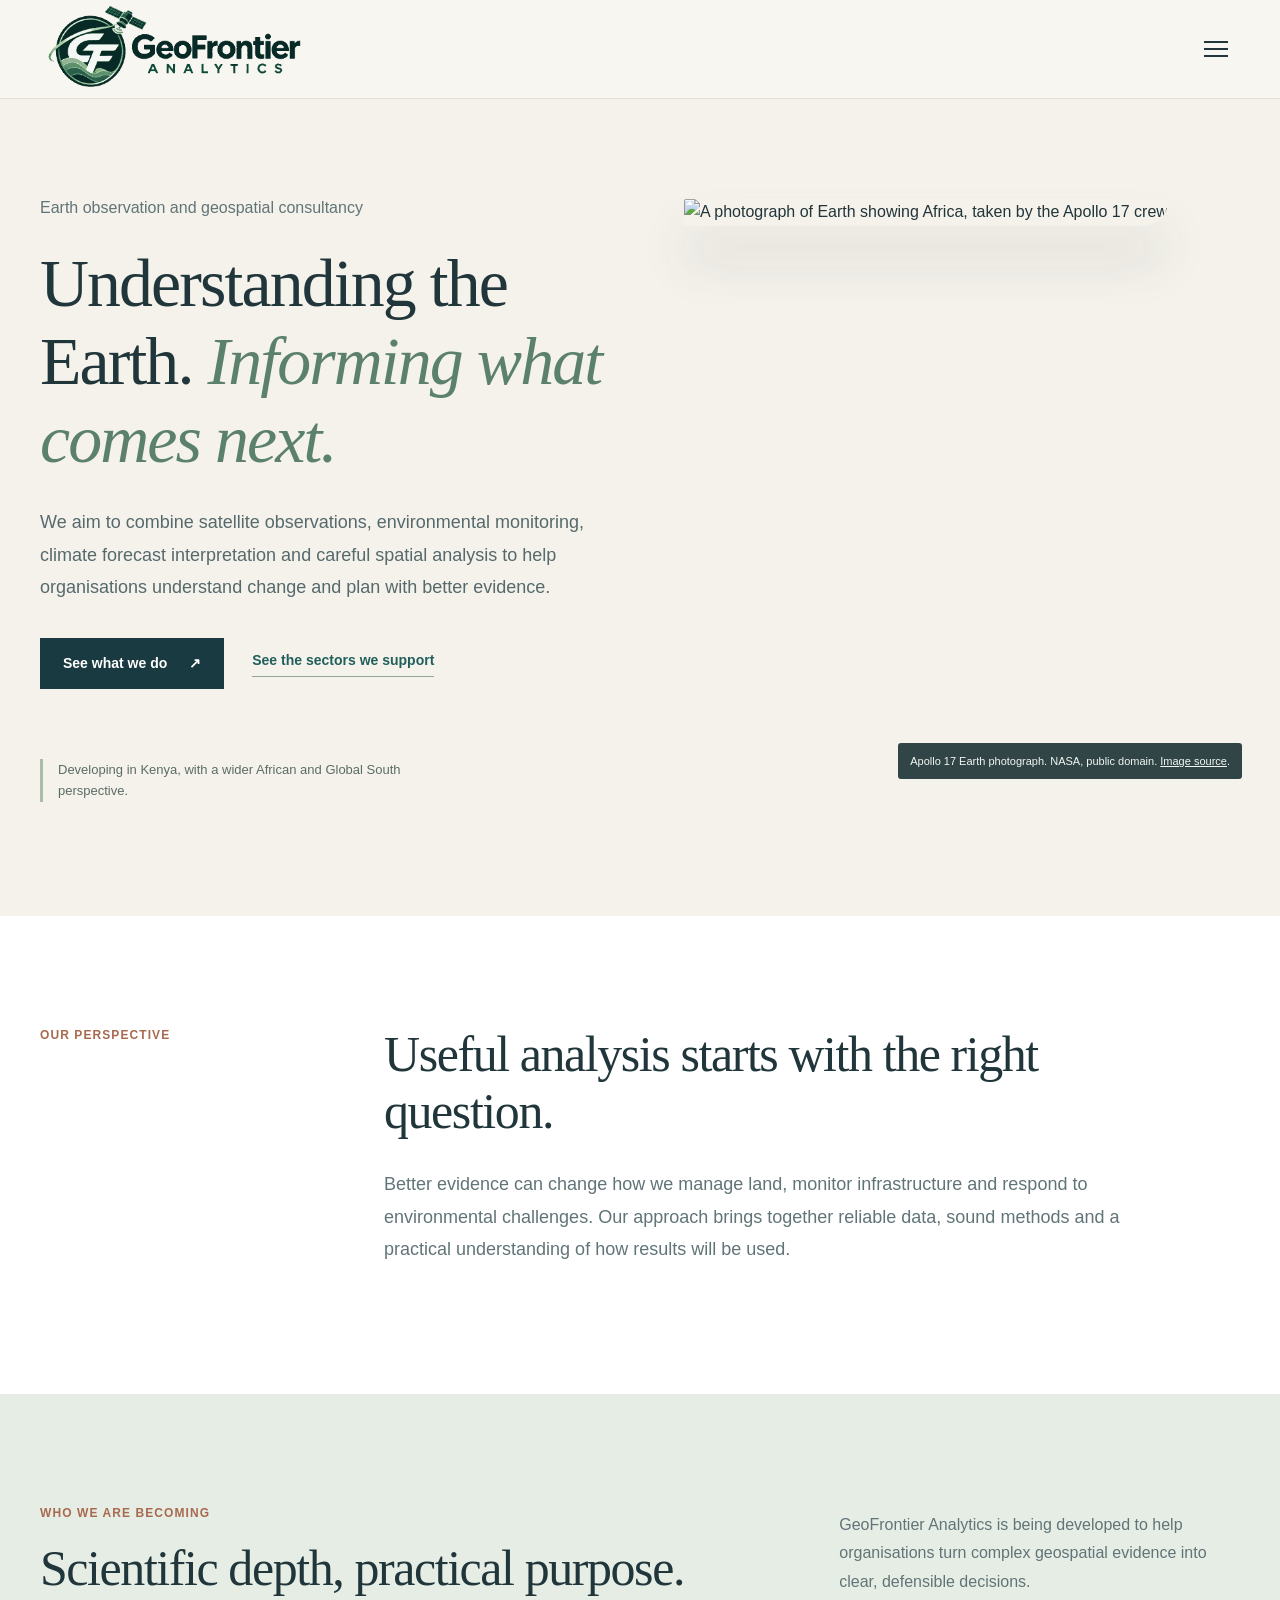
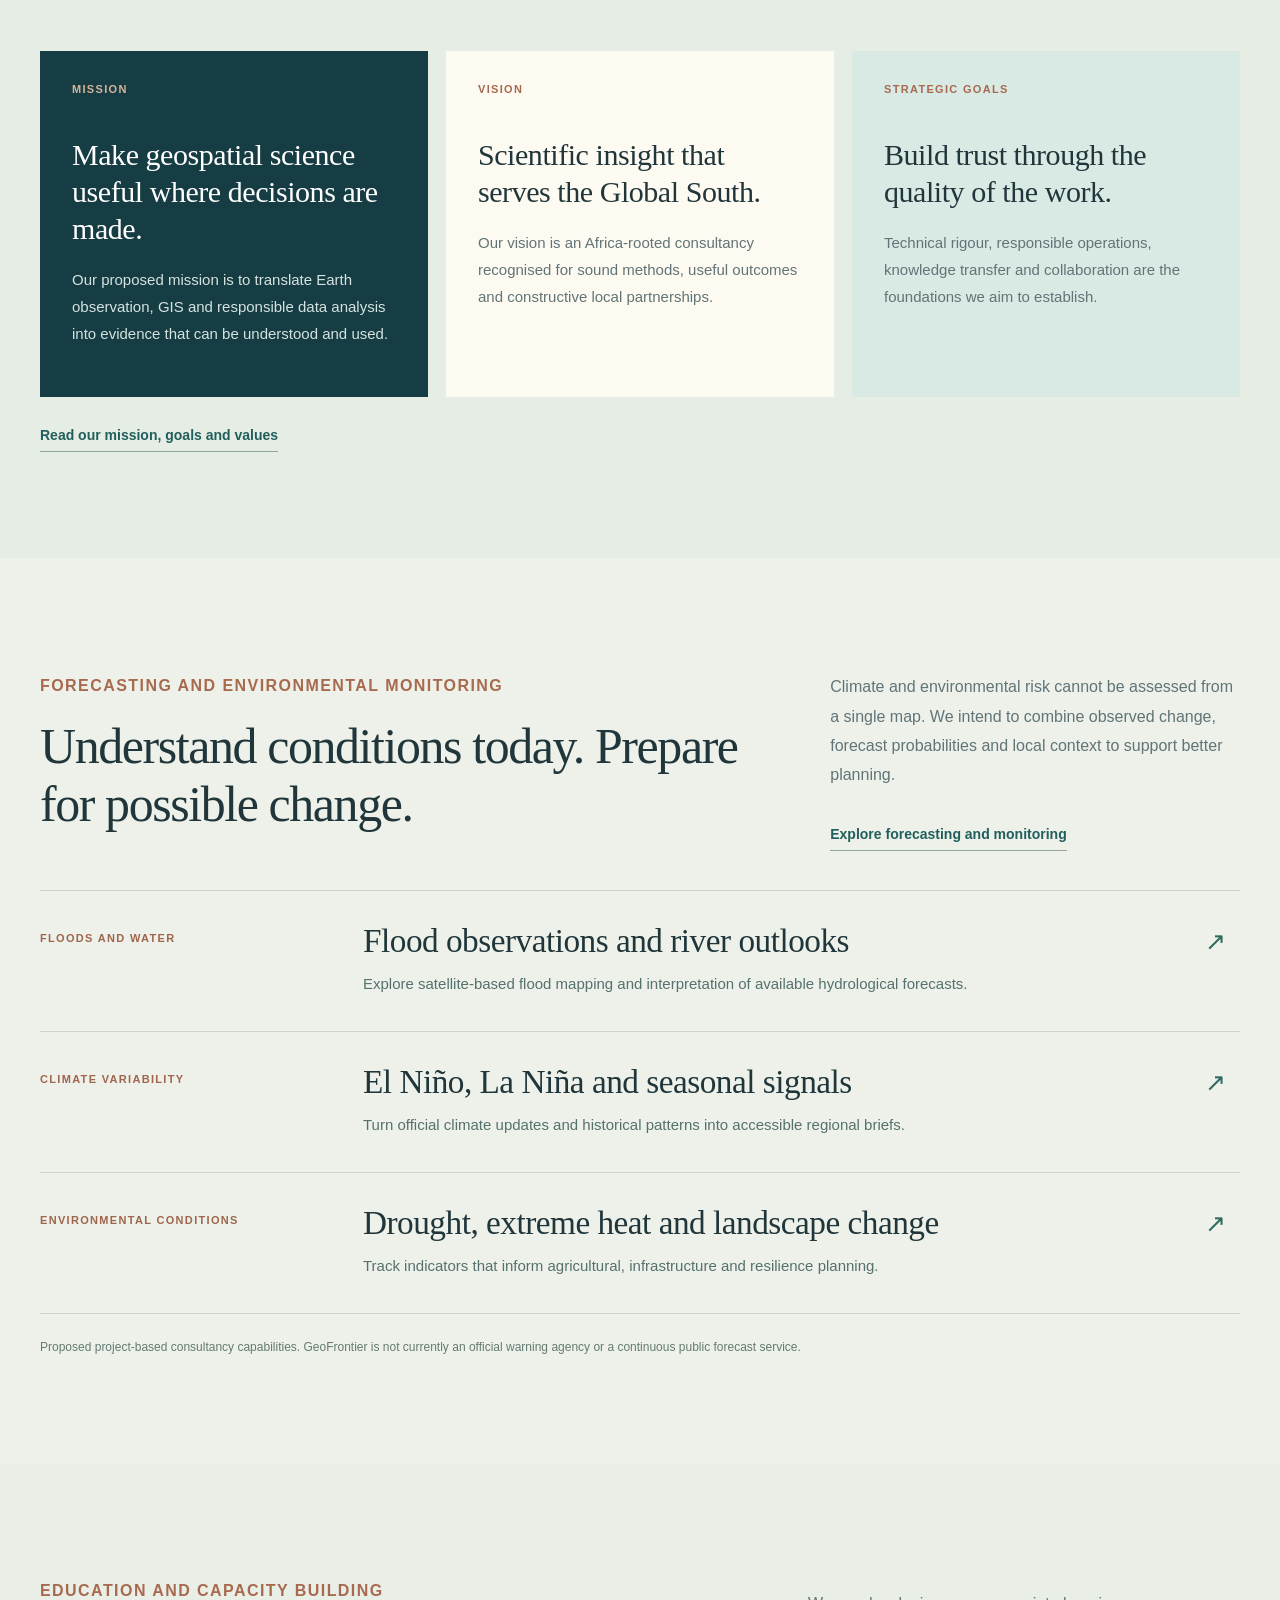
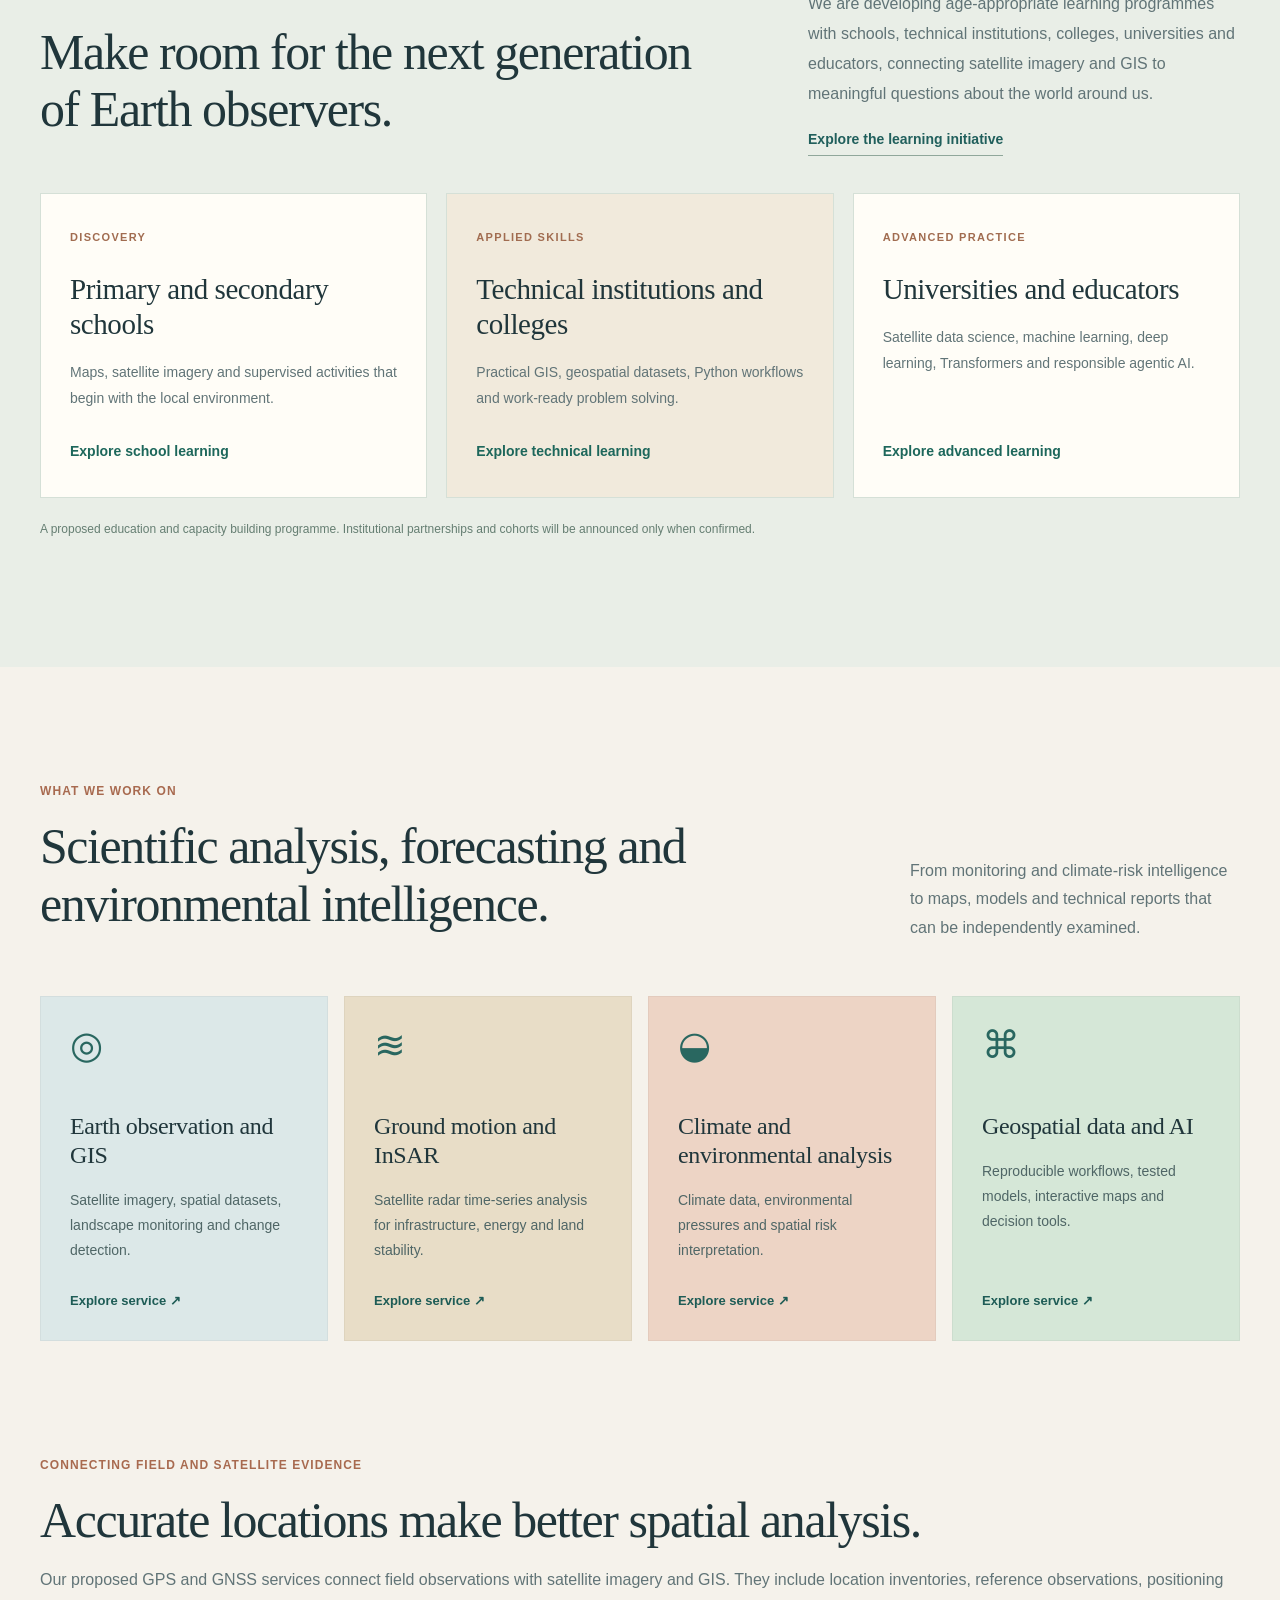
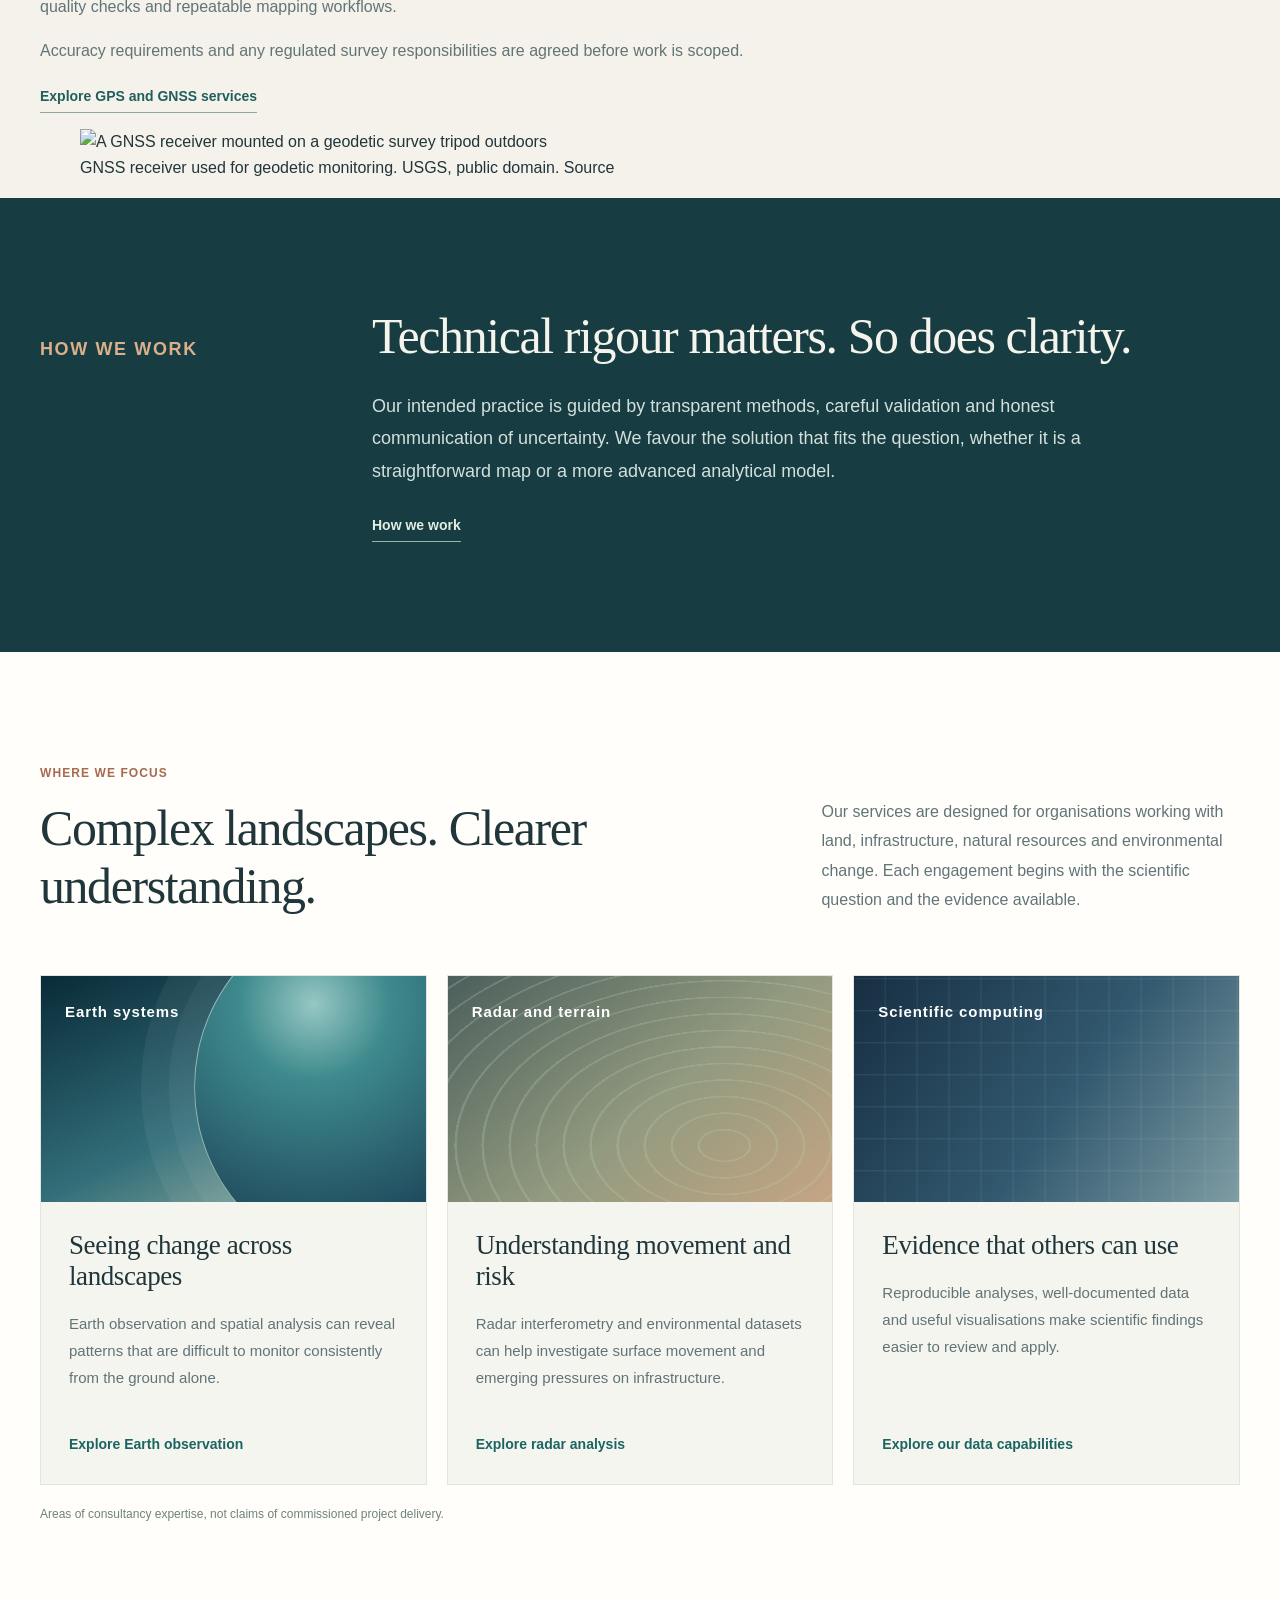
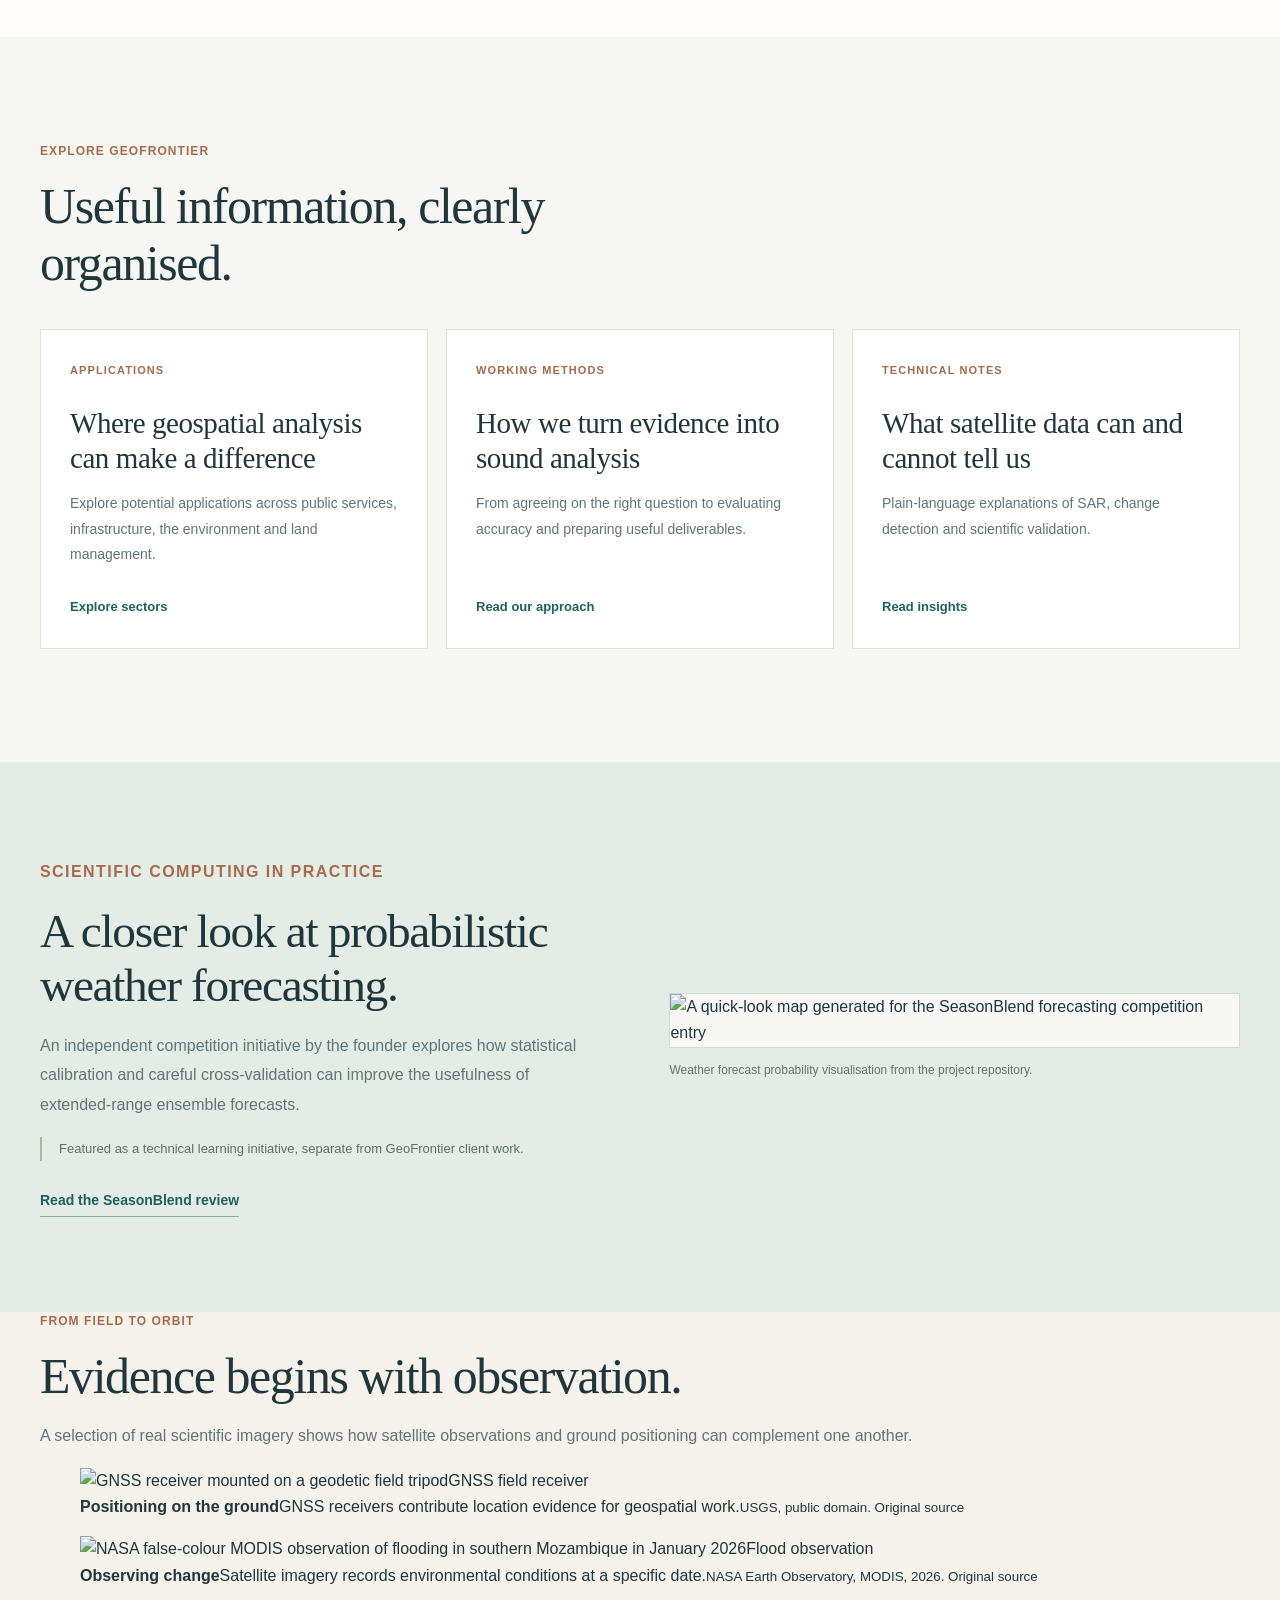
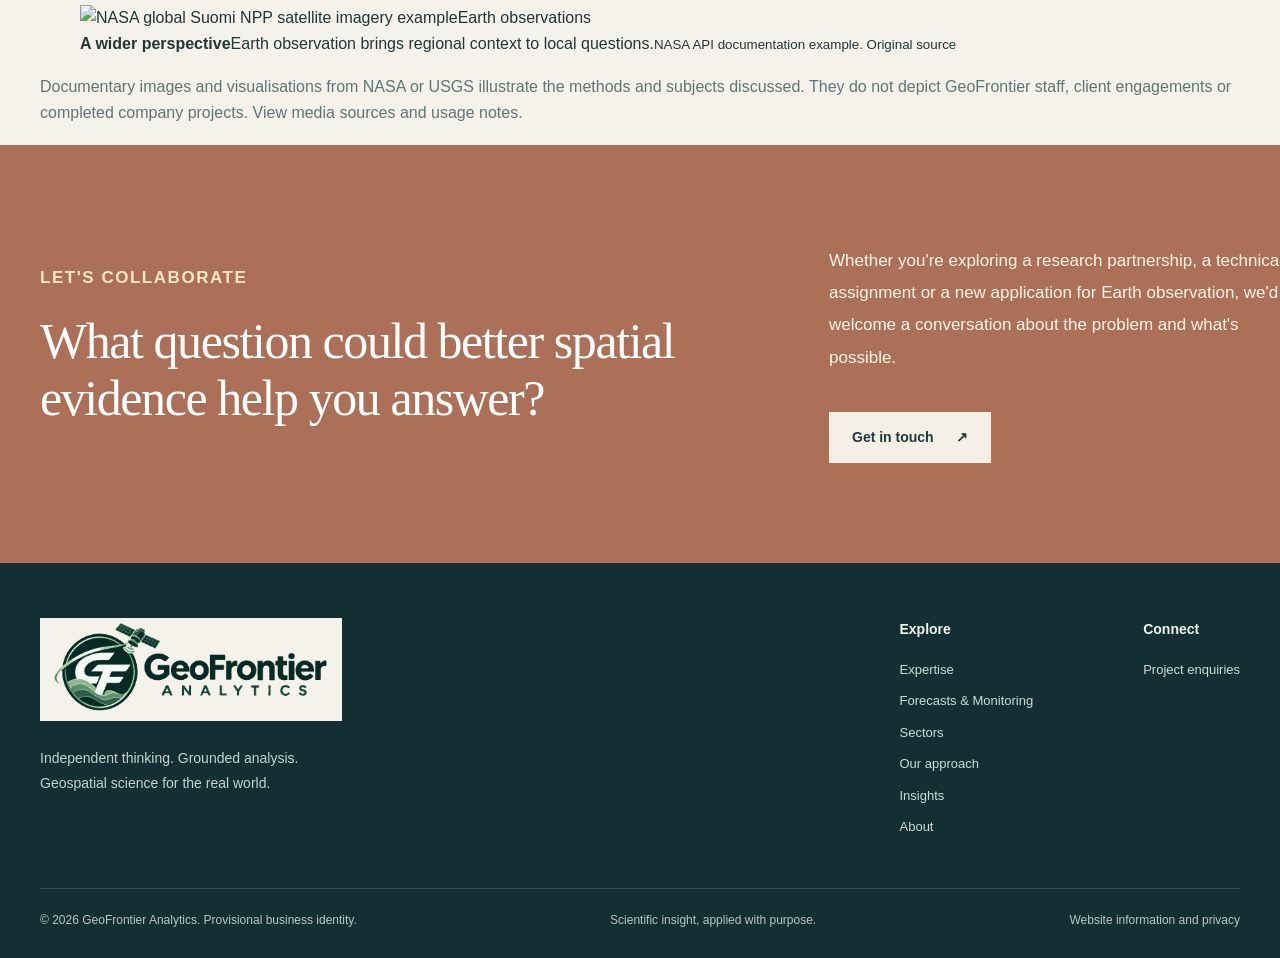
==== index.html @ 63d0174d "Add credited real-world media gallery near foot of index.html" ====
<!DOCTYPE html><html lang="en"><head><meta charset="utf-8"><meta name="viewport" content="width=device-width,initial-scale=1"><title>GeoFrontier Analytics | Earth Observation &amp; Scientific Consultancy</title><meta name="description" content="GeoFrontier Analytics is developing a geospatial scientific consultancy and education programme spanning Earth observation, GNSS field mapping, environmental monitoring, GIS, AI and technical capacity building."><meta name="theme-color" content="#f5f3ed"><link rel="icon" type="image/svg+xml" href="assets/favicon.svg"><link rel="stylesheet" href="css/site-v2.css"><script src="js/site-v2.js" defer></script></head><body><a href="#main" class="skip-link">Skip to content</a><header class="site-header"><div class="shell header-content"><a class="site-brand" href="index.html" aria-label="GeoFrontier Analytics home"><img src="assets/geofrontier-orbital-logo.png?v=5" alt="GeoFrontier Analytics" width="270" height="90" decoding="async"></a><button class="menu-toggle" type="button" aria-controls="site-nav" aria-expanded="false" aria-label="Open menu"><span></span><span></span><span></span></button><nav class="site-nav" id="site-nav" aria-label="Main navigation"><a href="index.html" aria-current="page">Home</a><a href="services.html">Expertise</a><a href="monitoring.html">Forecasts &amp; Monitoring</a><a href="education.html">Education</a><a href="sectors.html">Sectors</a><a href="approach.html">Our approach</a><a href="insights.html">Insights</a><a href="about.html">About</a><a href="contact.html">Contact</a></nav><a class="header-contact" href="contact.html">Discuss a project <span aria-hidden="true">↗</span></a></div></header><main id="main">
<section class="hero"><div class="shell hero-grid"><div class="hero-copy"><p class="eyebrow">Earth observation and geospatial consultancy</p><h1>Understanding the Earth. <em>Informing what comes next.</em></h1><p class="hero-intro">We aim to combine satellite observations, environmental monitoring, climate forecast interpretation and careful spatial analysis to help organisations understand change and plan with better evidence.</p><div class="hero-actions"><a class="btn btn-dark" href="services.html">See what we do <span>↗</span></a><a class="inline-link" href="sectors.html">See the sectors we support</a></div><div class="hero-context">Developing in Kenya, with a wider African and Global South perspective.</div></div><figure class="hero-image"><img src="https://upload.wikimedia.org/wikipedia/commons/thumb/d/dd/EarthOverAfrica.jpg/1280px-EarthOverAfrica.jpg" alt="A photograph of Earth showing Africa, taken by the Apollo 17 crew" fetchpriority="high"><figcaption>Apollo 17 Earth photograph. NASA, public domain. <a href="https://commons.wikimedia.org/wiki/File:EarthOverAfrica.jpg" target="_blank" rel="noopener">Image source</a>.</figcaption></figure></div></section>
<section class="intro-section"><div class="shell intro-grid"><p class="section-label">Our perspective</p><div><h2>Useful analysis starts with the right question.</h2><p>Better evidence can change how we manage land, monitor infrastructure and respond to environmental challenges. Our approach brings together reliable data, sound methods and a practical understanding of how results will be used.</p></div></div></section><section class="identity-section"><div class="shell"><div class="identity-heading"><div><p class="section-label">Who we are becoming</p><h2>Scientific depth, practical purpose.</h2></div><p>GeoFrontier Analytics is being developed to help organisations turn complex geospatial evidence into clear, defensible decisions.</p></div><div class="identity-grid">
<article><p class="identity-kicker">Mission</p><h3>Make geospatial science useful where decisions are made.</h3><p>Our proposed mission is to translate Earth observation, GIS and responsible data analysis into evidence that can be understood and used.</p></article>
<article><p class="identity-kicker">Vision</p><h3>Scientific insight that serves the Global South.</h3><p>Our vision is an Africa-rooted consultancy recognised for sound methods, useful outcomes and constructive local partnerships.</p></article>
<article><p class="identity-kicker">Strategic goals</p><h3>Build trust through the quality of the work.</h3><p>Technical rigour, responsible operations, knowledge transfer and collaboration are the foundations we aim to establish.</p></article>
</div><a href="about.html#purpose" class="inline-link identity-more">Read our mission, goals and values</a></div></section>
<section class="risk-home-section" id="forecast-monitoring"><div class="shell"><div class="risk-home-head"><div><p class="section-label">Forecasting and environmental monitoring</p><h2>Understand conditions today. Prepare for possible change.</h2></div><div><p>Climate and environmental risk cannot be assessed from a single map. We intend to combine observed change, forecast probabilities and local context to support better planning.</p><a href="monitoring.html" class="inline-link">Explore forecasting and monitoring</a></div></div>
<div class="risk-home-list">
<a href="monitoring.html#floods"><span class="risk-home-label">Floods and water</span><div><h3>Flood observations and river outlooks</h3><p>Explore satellite-based flood mapping and interpretation of available hydrological forecasts.</p></div><span class="risk-home-arrow" aria-hidden="true">↗</span></a>
<a href="monitoring.html#enso"><span class="risk-home-label">Climate variability</span><div><h3>El Niño, La Niña and seasonal signals</h3><p>Turn official climate updates and historical patterns into accessible regional briefs.</p></div><span class="risk-home-arrow" aria-hidden="true">↗</span></a>
<a href="monitoring.html#drought"><span class="risk-home-label">Environmental conditions</span><div><h3>Drought, extreme heat and landscape change</h3><p>Track indicators that inform agricultural, infrastructure and resilience planning.</p></div><span class="risk-home-arrow" aria-hidden="true">↗</span></a>
</div><p class="risk-home-disclaimer">Proposed project-based consultancy capabilities. GeoFrontier is not currently an official warning agency or a continuous public forecast service.</p></div></section>
<section class="education-home"><div class="shell"><div class="education-home-top"><div><p class="section-label">Education and capacity building</p><h2>Make room for the next generation of Earth observers.</h2></div><div><p>We are developing age-appropriate learning programmes with schools, technical institutions, colleges, universities and educators, connecting satellite imagery and GIS to meaningful questions about the world around us.</p><a href="education.html" class="inline-link">Explore the learning initiative</a></div></div>
<div class="education-home-cards"><a href="education.html#primary"><span>Discovery</span><h3>Primary and secondary schools</h3><p>Maps, satellite imagery and supervised activities that begin with the local environment.</p><span class="tile-read">Explore school learning</span></a>
<a href="education.html#tvet"><span>Applied skills</span><h3>Technical institutions and colleges</h3><p>Practical GIS, geospatial datasets, Python workflows and work-ready problem solving.</p><span class="tile-read">Explore technical learning</span></a>
<a href="education.html#university"><span>Advanced practice</span><h3>Universities and educators</h3><p>Satellite data science, machine learning, deep learning, Transformers and responsible agentic AI.</p><span class="tile-read">Explore advanced learning</span></a></div>
<p class="education-home-caption">A proposed education and capacity building programme. Institutional partnerships and cohorts will be announced only when confirmed.</p></div></section>
<section class="services-section"><div class="shell"><div class="section-heading"><div><p class="section-label">What we work on</p><h2>Scientific analysis, forecasting and environmental intelligence.</h2></div><p>From monitoring and climate-risk intelligence to maps, models and technical reports that can be independently examined.</p></div><div class="expertise-grid"><a href="services.html#earth-observation" class="expertise-tile blue"><span class="tile-icon" aria-hidden="true">◎</span><h3>Earth observation and GIS</h3><p>Satellite imagery, spatial datasets, landscape monitoring and change detection.</p><span class="tile-link">Explore service ↗</span></a><a href="services.html#insar" class="expertise-tile sand"><span class="tile-icon" aria-hidden="true">≋</span><h3>Ground motion and InSAR</h3><p>Satellite radar time-series analysis for infrastructure, energy and land stability.</p><span class="tile-link">Explore service ↗</span></a><a href="services.html#climate" class="expertise-tile peach"><span class="tile-icon" aria-hidden="true">◒</span><h3>Climate and environmental analysis</h3><p>Climate data, environmental pressures and spatial risk interpretation.</p><span class="tile-link">Explore service ↗</span></a><a href="services.html#data" class="expertise-tile jade"><span class="tile-icon" aria-hidden="true">⌘</span><h3>Geospatial data and AI</h3><p>Reproducible workflows, tested models, interactive maps and decision tools.</p><span class="tile-link">Explore service ↗</span></a></div></div></section>
<section class="gnss-home"><div class="shell gnss-home-grid"><div class="gnss-home-copy"><p class="section-label">Connecting field and satellite evidence</p><h2>Accurate locations make better spatial analysis.</h2><p>Our proposed GPS and GNSS services connect field observations with satellite imagery and GIS. They include location inventories, reference observations, positioning quality checks and repeatable mapping workflows.</p><p>Accuracy requirements and any regulated survey responsibilities are agreed before work is scoped.</p><a class="inline-link" href="services.html#gnss">Explore GPS and GNSS services</a></div><figure><img src="https://d9-wret.s3.us-west-2.amazonaws.com/assets/palladium/production/s3fs-public/media/images/20221102_113357.jpg" alt="A GNSS receiver mounted on a geodetic survey tripod outdoors" loading="lazy" decoding="async"><figcaption>GNSS receiver used for geodetic monitoring. USGS, public domain. <a href="https://www.usgs.gov/media/images/gnss-receiver-monitoring-land-motion" target="_blank" rel="noopener noreferrer">Source</a></figcaption></figure></div></section><section class="statement-section"><div class="shell statement-grid"><p class="section-label">How we work</p><div><h2>Technical rigour matters. So does clarity.</h2><p>Our intended practice is guided by transparent methods, careful validation and honest communication of uncertainty. We favour the solution that fits the question, whether it is a straightforward map or a more advanced analytical model.</p><a href="approach.html" class="inline-link">How we work</a></div></div></section>
<section class="focus-section"><div class="shell"><div class="focus-intro"><div><p class="section-label">Where we focus</p><h2>Complex landscapes. Clearer understanding.</h2></div><p>Our services are designed for organisations working with land, infrastructure, natural resources and environmental change. Each engagement begins with the scientific question and the evidence available.</p></div><div class="focus-grid">
<article class="focus-panel"><div class="focus-visual focus-visual-earth"><span class="focus-label">Earth systems</span></div><div class="focus-body"><h3>Seeing change across landscapes</h3><p>Earth observation and spatial analysis can reveal patterns that are difficult to monitor consistently from the ground alone.</p><a href="services.html#earth-observation">Explore Earth observation</a></div></article>
<article class="focus-panel"><div class="focus-visual focus-visual-radar"><span class="focus-label">Radar and terrain</span></div><div class="focus-body"><h3>Understanding movement and risk</h3><p>Radar interferometry and environmental datasets can help investigate surface movement and emerging pressures on infrastructure.</p><a href="services.html#insar">Explore radar analysis</a></div></article>
<article class="focus-panel"><div class="focus-visual focus-visual-data"><span class="focus-label">Scientific computing</span></div><div class="focus-body"><h3>Evidence that others can use</h3><p>Reproducible analyses, well-documented data and useful visualisations make scientific findings easier to review and apply.</p><a href="services.html#data">Explore our data capabilities</a></div></article>
</div><p class="focus-note">Areas of consultancy expertise, not claims of commissioned project delivery.</p></div></section><section class="editorial-links"><div class="shell"><div class="editorial-head"><p class="section-label">Explore GeoFrontier</p><h2>Useful information, clearly organised.</h2></div><div class="editorial-tiles"><a href="sectors.html"><span>Applications</span><h3>Where geospatial analysis can make a difference</h3><p>Explore potential applications across public services, infrastructure, the environment and land management.</p><span class="tile-read">Explore sectors</span></a><a href="approach.html"><span>Working methods</span><h3>How we turn evidence into sound analysis</h3><p>From agreeing on the right question to evaluating accuracy and preparing useful deliverables.</p><span class="tile-read">Read our approach</span></a><a href="insights.html"><span>Technical notes</span><h3>What satellite data can and cannot tell us</h3><p>Plain-language explanations of SAR, change detection and scientific validation.</p><span class="tile-read">Read insights</span></a></div></div></section><section class="home-forecast"><div class="shell home-forecast-grid"><div><p class="section-label">Scientific computing in practice</p><h2>A closer look at probabilistic weather forecasting.</h2><p>An independent competition initiative by the founder explores how statistical calibration and careful cross-validation can improve the usefulness of extended-range ensemble forecasts.</p><p class="home-forecast-note">Featured as a technical learning initiative, separate from GeoFrontier client work.</p><a class="inline-link" href="forecasting.html">Read the SeasonBlend review</a></div><figure><img src="https://raw.githubusercontent.com/STEPHEN-NYARANGA/s2s-postprocessing-ecmwf/main/results/20261119/quicklook_20261119.png" loading="lazy" alt="A quick-look map generated for the SeasonBlend forecasting competition entry"><figcaption>Weather forecast probability visualisation from the project repository.</figcaption></figure></div></section><section class="visual-evidence" id="field-and-orbit"><div class="shell"><div class="visual-evidence-head"><div><p class="section-label">From field to orbit</p><h2>Evidence begins with observation.</h2></div><p>A selection of real scientific imagery shows how satellite observations and ground positioning can complement one another.</p></div><div class="source-visual-grid"><figure class="source-visual-card"><div class="source-media"><img src="https://d9-wret.s3.us-west-2.amazonaws.com/assets/palladium/production/s3fs-public/media/images/20221102_113357.jpg" loading="lazy" decoding="async" alt="GNSS receiver mounted on a geodetic field tripod"><span class="source-media-tag">GNSS field receiver</span></div><figcaption><strong>Positioning on the ground</strong><span>GNSS receivers contribute location evidence for geospatial work.</span><small>USGS, public domain. <a href="https://www.usgs.gov/media/images/gnss-receiver-monitoring-land-motion" target="_blank" rel="noopener noreferrer">Original source</a></small></figcaption></figure>
<figure class="source-visual-card"><div class="source-media"><img src="https://assets.science.nasa.gov/dynamicimage/assets/science/esd/eo/images/iotd/2026/floods-inundate-southern-mozambique/mozambiqueflood_amo_20260125_lrg.jpg?crop=faces%2Cfocalpoint&fit=clip&h=1659&w=2155" loading="lazy" decoding="async" alt="NASA false-colour MODIS observation of flooding in southern Mozambique in January 2026"><span class="source-media-tag">Flood observation</span></div><figcaption><strong>Observing change</strong><span>Satellite imagery records environmental conditions at a specific date.</span><small>NASA Earth Observatory, MODIS, 2026. <a href="https://science.nasa.gov/earth/earth-observatory/floods-inundate-southern-mozambique/" target="_blank" rel="noopener noreferrer">Original source</a></small></figcaption></figure>
<figure class="source-visual-card"><div class="source-media"><img src="https://raw.githubusercontent.com/nasa/api-docs/gh-pages/assets/img/general/global_suomi_NPP.png" loading="lazy" decoding="async" alt="NASA global Suomi NPP satellite imagery example"><span class="source-media-tag">Earth observations</span></div><figcaption><strong>A wider perspective</strong><span>Earth observation brings regional context to local questions.</span><small>NASA API documentation example. <a href="https://github.com/nasa/api-docs" target="_blank" rel="noopener noreferrer">Original source</a></small></figcaption></figure></div><p class="visual-evidence-note">Documentary images and visualisations from NASA or USGS illustrate the methods and subjects discussed. They do not depict GeoFrontier staff, client engagements or completed company projects. <a href="media-credits.html">View media sources and usage notes</a>.</p></div></section><section class="closing-section"><div class="shell closing-grid"><div><p class="section-label">Let's collaborate</p><h2>What question could better spatial evidence help you answer?</h2></div><div><p>Whether you're exploring a research partnership, a technical assignment or a new application for Earth observation, we'd welcome a conversation about the problem and what's possible.</p><a class="btn btn-light" href="contact.html">Get in touch <span>↗</span></a></div></div></section></main><footer class="site-footer"><div class="shell"><div class="footer-upper"><div class="footer-brand"><a href="index.html"><img src="assets/geofrontier-orbital-logo.png?v=5" alt="GeoFrontier Analytics" width="270" height="90" decoding="async"></a><p>Independent thinking. Grounded analysis.<br>Geospatial science for the real world.</p></div><div class="footer-columns"><div><strong>Explore</strong><a href="services.html">Expertise</a><a href="monitoring.html">Forecasts &amp; Monitoring</a><a href="sectors.html">Sectors</a><a href="approach.html">Our approach</a><a href="insights.html">Insights</a><a href="about.html">About</a></div><div><strong>Connect</strong><a href="contact.html">Project enquiries</a></div></div></div><div class="footer-bottom"><span>© <span data-year>2026</span> GeoFrontier Analytics. Provisional business identity.</span><span>Scientific insight, applied with purpose.</span><a class="footer-privacy" href="privacy.html">Website information and privacy</a></div></div></footer></body></html>
---- css/site-v2.css ----
:root{--cream:#f5f2eb;--cream2:#ece8df;--paper:#fcfbf7;--ink:#20363b;--deep:#183a40;--teal:#216967;--teal2:#1b514c;--copper:#a86a4f;--muted:#617477;--line:#d9ddd8;--serif:Georgia,'Times New Roman',serif;--sans:Inter,'Segoe UI',Arial,sans-serif}*{box-sizing:border-box}html{scroll-behavior:smooth}body{margin:0;background:var(--cream);color:var(--ink);font:16px/1.65 var(--sans);-webkit-font-smoothing:antialiased}a{text-decoration:none;color:inherit}a:hover{text-decoration-color:currentColor}button{font:inherit;cursor:pointer}img{max-width:100%}.shell{width:min(1240px,calc(100% - 80px));margin:auto}.skip-link{position:fixed;top:-70px;left:20px;background:white;padding:14px;z-index:100}.skip-link:focus{top:10px}a:focus-visible,button:focus-visible{outline:3px solid #ae8354;outline-offset:5px}h1,h2,h3,p{margin:0 0 18px}h1,h2,h3{line-height:1.15}h1,h2{font-family:var(--serif);letter-spacing:-.028em;font-weight:400}h1{font-size:clamp(48px,5.3vw,82px)}h2{font-size:clamp(34px,3.9vw,54px)}h3{font-size:22px;letter-spacing:-.015em}p{color:var(--muted)}.section-label{font:700 12px/1.5 var(--sans);letter-spacing:.09em;color:var(--copper);text-transform:uppercase}.site-header{position:sticky;top:0;z-index:30;background:#f5f2ebf7;border-bottom:1px solid #dedfd6;backdrop-filter:blur(16px)}.header-content{height:99px;display:flex;align-items:center;gap:35px}.site-brand{flex:none;display:flex;align-items:center}.site-brand img{display:block;width:238px;height:auto;max-height:78px;object-fit:contain}.site-nav{margin-left:auto;display:flex;gap:28px;align-items:center}.site-nav a{font-size:14px;color:#365057;padding:10px 0;transition:color .2s}.site-nav a:hover,.site-nav a[aria-current=page]{color:#a65e41}.site-nav a[aria-current=page]{box-shadow:inset 0 -2px var(--copper)}.header-contact,.btn{display:inline-flex;align-items:center;justify-content:center;gap:22px;min-height:48px;border:1px solid transparent;padding:13px 22px;font-size:14px;font-weight:650;transition:transform .18s,background .18s}.header-contact{background:var(--deep);color:white;white-space:nowrap}.header-contact:hover,.btn:hover{transform:translateY(-2px)}.menu-toggle{display:none;background:none;border:0;padding:12px}.menu-toggle span{display:block;width:24px;height:2px;background:var(--ink);margin:5px 0}.hero{padding:70px 0 86px;overflow:hidden}.hero-grid{display:grid;grid-template-columns:52% 48%;align-items:center;gap:20px}.hero-copy{position:relative;z-index:1;padding:26px 40px 28px 0}.hero-copy h1{max-width:770px;margin:24px 0 27px}.hero-copy h1 em{font-style:italic;color:#5b806c}.hero-intro{font-size:18px;line-height:1.8;max-width:580px;color:#56696c}.hero-actions{display:flex;align-items:center;gap:28px;flex-wrap:wrap;margin-top:34px}.btn-dark{background:var(--deep);color:white}.btn-dark:hover{background:var(--teal2)}.btn-light{background:#f5f0e5;color:var(--deep)}.inline-link{color:#205f5c;font-weight:650;font-size:14px;display:inline-block;border-bottom:1px solid #90a79b;padding-bottom:4px}.inline-link:hover{border-color:var(--copper)}.hero-context{margin-top:70px;max-width:415px;padding-left:15px;border-left:3px solid #a9bda8;font-size:13px;color:#5b6c66}.hero-image{position:relative;margin:0;width:100%;height:600px;max-height:67vw}.hero-image img{height:100%;width:100%;object-fit:cover;object-position:center;border-radius:8px 8px 100px 8px;box-shadow:0 35px 50px #2f454522;filter:saturate(.86)}.hero-image figcaption{position:absolute;bottom:20px;right:18px;background:#10272bd9;padding:9px 12px;color:#f1f7f2;font-size:11px;max-width:82%;border-radius:3px}.hero-image figcaption a{text-decoration:underline}.intro-section{background:#fff;padding:110px 0}.intro-grid{display:grid;grid-template-columns:27% 73%;gap:20px}.intro-grid h2{max-width:770px;margin-bottom:28px}.intro-grid p:last-child{max-width:800px;font-size:18px;line-height:1.8}.services-section{padding:115px 0;background:#f5f2eb}.section-heading{display:grid;grid-template-columns:1fr 330px;align-items:end;gap:50px;margin-bottom:45px}.section-heading h2{max-width:700px}.section-heading>p{font-size:16px;line-height:1.8;margin:0 0 8px}.expertise-grid{display:grid;grid-template-columns:repeat(4,1fr);gap:16px}.expertise-tile{display:flex;flex-direction:column;min-height:345px;padding:29px;border:1px solid #0000000b;transition:transform .2s,box-shadow .2s}.expertise-tile:hover{transform:translateY(-5px);box-shadow:0 20px 35px #30484118}.expertise-tile h3{font-size:24px;font-family:var(--serif);font-weight:400;line-height:1.2;max-width:250px}.expertise-tile p{font-size:14px;line-height:1.8;color:#4f6666}.expertise-tile .tile-link{margin-top:auto;font-size:13px;font-weight:700;color:#1e5c56}.expertise-tile.blue{background:#dce8e8}.expertise-tile.sand{background:#e8ddc7}.expertise-tile.peach{background:#edd4c5}.expertise-tile.jade{background:#d5e7d7}.tile-icon{font-family:var(--serif);font-size:38px;color:#296760;margin-bottom:48px;line-height:1}.statement-section{background:#173c41;padding:110px 0;color:#f5f4ec}.statement-grid{display:grid;grid-template-columns:26% 74%;gap:20px}.statement-grid h2{max-width:850px}.statement-grid p{color:#d2e0dd;font-size:18px;max-width:750px;line-height:1.8;margin:25px 0}.statement-section .section-label{color:#daaf8b}.statement-section .inline-link{color:#e2ede4;border-color:#93b6ab}.featured-section{background:#fafbf8;padding:115px 0}.feature-grid{display:grid;grid-template-columns:repeat(3,1fr);gap:20px}.feature-story{background:#fff;border:1px solid #dce3dc;display:flex;flex-direction:column}.feature-art{height:240px;display:flex;flex-direction:column;justify-content:end;padding:25px;position:relative;overflow:hidden}.olkaria-art{background:radial-gradient(circle at 85% 0,#7b9ea9,transparent 40%),linear-gradient(140deg,#153c43,#2e6b69 55%,#92a99c);color:#f2f4e6}.olkaria-art:before{content:"";position:absolute;inset:24px -20px -65px 18px;border:1px solid #ffffff44;transform:rotate(-22deg);border-radius:45%;box-shadow:0 0 0 33px #ffffff08,0 0 0 70px #ffffff07}.art-label{position:relative;font-size:12px;letter-spacing:.1em;color:#e2ebe2}.art-large{position:relative;font:italic 70px/1 var(--serif)}.olkaria-art span{position:relative;font-size:12px}.heat-art{padding:0;background:#ad7c58}.heat-art img{height:100%;width:100%;object-fit:cover;filter:saturate(.8)}.seism-art{background:#384d57;color:#d1e4dd;text-align:center;align-items:center;justify-content:center}.seism-art span{font:90px var(--serif);letter-spacing:-.1em;white-space:nowrap;transform:rotate(-6deg)}.seism-art small{font-size:11px;letter-spacing:.2em;color:#c6d7d0}.story-body{padding:28px;flex:1;display:flex;flex-direction:column}.story-category{font-size:11px;letter-spacing:.09em;text-transform:uppercase;color:var(--copper);font-weight:700}.story-body h3{font-family:var(--serif);font-weight:400;font-size:28px}.story-body p:not(.story-category){font-size:14px;line-height:1.8}.story-body a{margin-top:auto;padding-top:12px;color:#25625d;font-weight:700;font-size:13px}.founder-attribution{font-size:12px;color:#758884;margin-top:25px}.closing-section{background:#ab7057;padding:100px 0;color:white}.closing-grid{display:grid;grid-template-columns:62% 38%;gap:45px;align-items:center}.closing-grid .section-label{color:#ffe5c7}.closing-grid h2{max-width:760px}.closing-grid p{color:#fff4e9;line-height:1.9;font-size:17px}.closing-grid .btn-light{margin-top:20px}.site-footer{background:#142f34;color:#f1f4ee;padding:55px 0 28px}.footer-upper{display:flex;justify-content:space-between;gap:50px}.footer-brand>a{display:block;background:#f5f2eb;padding:8px 12px;width:max-content;max-width:100%}.footer-brand img{width:230px;height:auto;display:block}.footer-brand p{color:#c3d3cf;font-size:14px;line-height:1.8;margin-top:25px}.footer-columns{display:flex;gap:110px}.footer-columns>div{display:flex;flex-direction:column;gap:10px}.footer-columns strong{font-size:14px;margin-bottom:8px}.footer-columns a{color:#ccdbd5;font-size:13px}.footer-columns a:hover{color:#fff}.footer-bottom{border-top:1px solid #ffffff27;margin-top:50px;padding-top:22px;display:flex;justify-content:space-between;gap:20px;color:#b6c8c1;font-size:12px}.page-hero{padding:95px 0 100px;background:#f5f2eb}.page-hero-grid{display:grid;grid-template-columns:1fr 340px;gap:85px;align-items:end}.page-hero h1{max-width:900px;margin:25px 0}.page-hero p:not(.section-label){max-width:710px;font-size:18px;line-height:1.8}.hero-side-note,.about-aside{border-left:4px solid #bd8369;padding:0 0 0 25px;color:#496769;font-family:var(--serif);font-size:24px;line-height:1.5}.about-aside p{font-family:var(--serif);font-size:23px;color:#486166}.service-detail-section{background:#fff;padding:60px 0 95px}.service-detail{border-top:1px solid #d6ded7;display:grid;grid-template-columns:34% 66%;padding:49px 0;scroll-margin-top:120px}.service-detail:last-child{border-bottom:1px solid #d6ded7}.service-marker{font-size:13px;font-weight:700;color:var(--copper)}.service-detail h2{font-size:44px}.service-detail p{font-size:17px;max-width:750px}.service-detail ul{margin:25px 0 0;padding:0 0 0 19px;columns:2;column-gap:40px;color:#486565}.service-detail li{break-inside:avoid;padding-bottom:9px;font-size:14px}.inline-cta{background:#e3e9df;padding:83px 0}.inline-cta h2{max-width:820px}.inline-cta p{font-size:17px}.inline-cta .btn{margin-top:15px}.work-hero{background:#e6ede8}.work-hero p:not(.section-label){max-width:820px}.study-section{background:#fbfbf8;padding:68px 0 115px}.study{display:grid;grid-template-columns:39% 61%;margin-bottom:27px;background:white;border:1px solid #dbe3dc;scroll-margin-top:115px}.study-cover{min-height:400px;position:relative;padding:35px;display:flex;flex-direction:column;justify-content:space-between;color:#f6f8f4;overflow:hidden}.study-cover:after{content:"";position:absolute;inset:8% -20%;border:1px solid #ffffff39;transform:rotate(-28deg);border-radius:50%;box-shadow:0 0 0 32px #ffffff09,0 0 0 80px #ffffff08}.study-cover-label{font-size:12px;text-transform:uppercase;letter-spacing:.1em;font-weight:700;position:relative;z-index:1}.study-cover strong{font:italic 48px/1.1 var(--serif);max-width:450px;position:relative;z-index:1}.cover-olkaria{background:linear-gradient(140deg,#21434f,#4b817e,#bdc6b0)}.cover-heat{background:linear-gradient(140deg,#ad6c4c,#db9b6b,#e4cba8)}.cover-seismic{background:linear-gradient(140deg,#233b56,#657e91,#a8bbc7)}.cover-antarctic{background:linear-gradient(140deg,#2e6575,#76a6b9,#d0e6df)}.cover-tembea{background:linear-gradient(140deg,#304d40,#689475,#d2bb82)}.study-content{padding:38px 48px}.case-category{font-size:12px;letter-spacing:.06em;text-transform:uppercase;color:var(--copper);font-weight:700}.case-category span{float:right;color:#6f827e;letter-spacing:0;text-transform:none}.study-content h2{font-size:clamp(30px,3.3vw,47px);max-width:730px;margin:20px 0 25px}.study-content p:not(.case-category){font-size:15px;line-height:1.85;color:#546b69}.study-content strong{color:var(--ink)}.study-actions{display:flex;gap:22px;flex-wrap:wrap;margin-top:24px}.study-actions a,.portfolio-disclosure a{color:#235c58;text-decoration:underline;text-underline-offset:5px;font-weight:700;font-size:14px}.portfolio-disclosure{max-width:850px;margin:90px auto 0;border-top:2px solid #a8beb3;padding-top:40px}.portfolio-disclosure h2{font-size:36px}.portfolio-disclosure p{font-size:15px;line-height:1.85}.about-story{background:white;padding:115px 0}.about-grid{display:grid;grid-template-columns:36% 1fr;gap:90px;align-items:center}.about-photo{height:560px;overflow:hidden;background:#d9e2dc}.about-photo img{width:100%;height:100%;object-fit:cover;object-position:center top}.about-grid h2{margin:18px 0 30px}.about-grid p:not(.section-label){font-size:17px;line-height:1.9;max-width:710px}.values-section{padding:105px 0;background:#e8ece6}.values-grid{display:grid;grid-template-columns:repeat(3,1fr);gap:45px;margin-top:30px}.values-grid div{border-top:1px solid #95ad9f;padding-top:26px}.values-grid h3{font:29px var(--serif)}.values-grid p{font-size:15px;line-height:1.85}.contact-section{background:white;padding:100px 0 125px}.contact-grid{display:grid;grid-template-columns:1fr 1fr;gap:90px}.contact-grid h2{max-width:550px}.contact-grid p{font-size:17px;line-height:1.85}.contact-topics{display:flex;flex-wrap:wrap;gap:10px;margin-top:36px}.contact-topics span{font-size:12px;background:#e5eee6;padding:9px 13px;color:#365d54}.contact-panel{background:#e8efe9;padding:50px}.contact-panel h3{font:35px var(--serif)}.contact-panel p{font-size:15px}.contact-link{display:block;margin-top:20px;color:#1d5f58;text-decoration:underline;font-weight:700}.contact-panel .contact-footnote{border-top:1px solid #becfc4;padding-top:18px;margin-top:30px;font-size:12px;color:#6a817b}@media(max-width:1100px){.shell{width:min(1240px,calc(100% - 48px))}.header-content{gap:20px}.site-nav{gap:17px}.site-brand img{width:208px}.header-contact{padding:12px}.expertise-grid{grid-template-columns:repeat(2,1fr)}.hero-image{height:510px}.hero-grid{grid-template-columns:52% 48%}.hero-copy{padding-right:20px}.footer-columns{gap:45px}}@media(max-width:780px){.shell{width:min(1240px,calc(100% - 38px))}.header-content{height:79px;justify-content:space-between}.site-brand img{width:193px}.menu-toggle{display:block;margin-left:auto}.site-nav{display:none;position:absolute;top:79px;left:0;right:0;padding:22px 24px;background:#f5f2eb;border-bottom:1px solid #d6ded7;box-shadow:0 18px 28px #2638331c;margin:0;flex-direction:column;align-items:flex-start;gap:8px}.site-nav.open{display:flex}.site-nav a{padding:10px}.header-contact{display:none}.hero{padding:40px 0 75px}.hero-grid{display:flex;flex-direction:column;gap:25px}.hero-copy{padding:0}.hero-copy h1{font-size:clamp(44px,8.4vw,70px)}.hero-context{margin-top:40px}.hero-image{height:450px;max-height:none}.intro-section,.services-section,.featured-section,.about-story,.values-section{padding:75px 0}.intro-grid,.statement-grid,.page-hero-grid,.service-detail,.about-grid,.contact-grid{grid-template-columns:1fr;gap:25px}.section-heading{grid-template-columns:1fr;gap:0}.feature-grid,.values-grid{grid-template-columns:1fr}.statement-section{padding:77px 0}.closing-grid{grid-template-columns:1fr;gap:12px}.study{grid-template-columns:1fr}.study-cover{min-height:230px}.study-content{padding:32px}.study-content h2{font-size:35px}.page-hero{padding:70px 0}.service-detail ul{columns:1}.footer-upper{flex-direction:column}.footer-columns{justify-content:flex-start}.contact-section{padding:75px 0}.about-photo{height:410px;max-width:450px}}@media(max-width:480px){.hero-image{height:350px}.hero-copy h1{font-size:44px}.hero-intro{font-size:16px}.hero-actions{gap:18px}.hero-context{margin-top:30px}.expertise-grid{grid-template-columns:1fr}.expertise-tile{min-height:270px}.tile-icon{margin-bottom:28px}.section-heading h2,.intro-grid h2{font-size:36px}.study-content{padding:25px}.study-cover strong{font-size:40px}.footer-columns{gap:45px}.footer-bottom{flex-direction:column}.contact-panel{padding:28px}.case-category span{float:none;display:block;margin-top:4px}}@media(prefers-reduced-motion:reduce){*,*:before,*:after{scroll-behavior:auto!important;transition:none!important;animation:none!important}}

/* Scientific consultancy identity, refreshed information architecture */
.focus-section{padding:112px 0;background:#fffefa}
.focus-intro{display:grid;grid-template-columns:1.2fr .7fr;gap:64px;align-items:end;margin-bottom:42px}
.focus-intro h2{max-width:670px}
.focus-intro>p{font-size:16px;line-height:1.85;max-width:410px}
.focus-grid{display:grid;grid-template-columns:repeat(3,1fr);gap:20px}
.focus-panel{background:#f5f5f0;border:1px solid #dfe7de;overflow:hidden;display:flex;flex-direction:column;min-height:510px}
.focus-visual{height:226px;position:relative;display:flex;flex-direction:column;justify-content:space-between;padding:24px;color:white;background:#183e4d;overflow:hidden}
.focus-number,.focus-label{position:relative;z-index:1;font-size:12px;letter-spacing:.06em}
.focus-label{font-size:15px;font-weight:650}
.focus-visual-earth{background:linear-gradient(155deg,#092b38,#326e79 55%,#a2b9a5)}
.focus-visual-earth:before{content:"";width:360px;height:360px;position:absolute;right:-130px;top:-70px;border-radius:50%;border:1px solid #c7ded5ad;background:radial-gradient(circle at 33% 27%,#96c7c3 0%,#3e8a8d 21%,#265767 55%,#0f374d 78%);box-shadow:0 0 0 25px #ffffff0b,0 0 0 53px #ffffff0d}
.focus-visual-radar{background:repeating-radial-gradient(ellipse at 72% 75%,transparent 0 24px,#b9cfb640 25px 27px),linear-gradient(140deg,#4c5f5c,#929a7f 55%,#c5a583)}
.focus-visual-data{background:linear-gradient(125deg,#172e42 0%,#32596f 55%,#7e9ca3)}
.focus-visual-data:before{content:"";position:absolute;inset:0;opacity:.4;background:repeating-linear-gradient(0deg,transparent 0 30px,#cae7e52f 31px 32px),repeating-linear-gradient(90deg,transparent 0 30px,#cae7e52f 31px 32px)}
.focus-body{padding:28px;display:flex;flex-direction:column;flex:1}
.focus-body h3{font-family:var(--serif);font-weight:400;font-size:27px}
.focus-body p{font-size:15px;line-height:1.8}
.focus-body a{margin-top:auto;color:#1b6461;font-weight:700;font-size:14px}
.focus-note{font-size:12px;color:#71817b;margin:20px 0 0}
.founder-role{font-weight:750;color:#17655d!important;letter-spacing:.02em}
.people-section{background:#e8eee8;padding:88px 0 108px}
.people-heading{max-width:700px;margin-bottom:40px}
.people-heading>p:last-child{max-width:600px;font-size:16px}
.people-grid{display:grid;grid-template-columns:repeat(2,1fr);gap:20px}
.people-placeholder{background:#f7f9f5;border:1px solid #d6e2d6;min-height:170px;padding:34px 38px}
.people-placeholder h3{font:30px var(--serif);margin-bottom:22px}
.people-placeholder p{color:#71837c;font-size:14px;font-style:italic}
.site-brand img{width:248px}
.footer-brand img{width:245px}
@media(max-width:960px){.focus-intro{grid-template-columns:1fr;gap:8px}.focus-grid{grid-template-columns:1fr 1fr}.focus-panel{min-height:430px}}
@media(max-width:780px){.focus-section,.people-section{padding:75px 0}.focus-grid,.people-grid{grid-template-columns:1fr}.focus-panel{min-height:390px}.focus-visual{height:210px}.site-brand img{width:205px}.footer-brand img{width:235px}}


/* GeoFrontier 2026 refinements: an editorial scientific consultancy */
.site-header{background:#f7f6f0f7}
.header-content{height:112px;gap:20px}
.site-brand img{width:314px;max-height:105px;height:auto;object-fit:contain}
.site-nav{gap:19px}
.site-nav a{font-size:13px}
.header-contact{padding:12px 14px;font-size:13px;min-height:44px}
.footer-brand img{width:292px}
.footer-brand>a{padding:3px 5px}
.page-hero{background:linear-gradient(135deg,#f5f2eb 0%,#f2f0ea 70%,#e3e9e4 100%)}
.editorial-links{background:#f6f7f2;padding:105px 0 113px}
.editorial-head{max-width:680px;margin-bottom:36px}
.editorial-tiles{display:grid;grid-template-columns:repeat(3,1fr);gap:18px}
.editorial-tiles>a{background:white;border:1px solid #d9e3dc;padding:31px 29px 30px;display:flex;flex-direction:column;min-height:320px;transition:border-color .2s,transform .2s}
.editorial-tiles>a:hover{transform:translateY(-4px);border-color:#70a18e}
.editorial-tiles>a>span:first-child{color:#a36c50;text-transform:uppercase;letter-spacing:.1em;font-size:11px;font-weight:750}
.editorial-tiles h3{font:400 29px/1.22 var(--serif);margin:27px 0 15px}
.editorial-tiles p{font-size:14px;line-height:1.8}
.editorial-tiles .tile-read{color:#1f625d;font-size:13px;font-weight:700;margin-top:auto}
.industry-section{padding:45px 0 95px;background:#fff}
.industry-row{display:grid;grid-template-columns:27% 1fr;gap:50px;align-items:start;border-bottom:1px solid #dce4dd;padding:48px 4px 57px}
.industry-row:first-child{border-top:1px solid #dce4dd}
.industry-code{color:#57796e;font-size:13px;font-weight:750;text-transform:uppercase;letter-spacing:.07em;padding-top:10px}
.industry-row h2{font-size:clamp(30px,3.3vw,46px);margin:0 0 18px}
.industry-row p{font-size:17px;line-height:1.82;max-width:760px}
.industry-row ul{display:grid;grid-template-columns:repeat(2,1fr);gap:8px 35px;padding-left:19px;max-width:830px;margin-top:25px;font-size:14px;color:#445e5a}
.industry-outro{padding:90px 0;background:#e3ece6}
.two-col-cta{display:grid;grid-template-columns:1fr 1fr;gap:70px;align-items:center}
.two-col-cta h2{font-size:clamp(32px,3.7vw,49px)}
.two-col-cta p{font-size:17px;line-height:1.85;max-width:480px}
.two-col-cta .btn{margin-top:16px}
.approach-phases{padding:100px 0;background:#fff}
.phase-list{border-top:1px solid #d8e3da}
.phase-list article{display:grid;grid-template-columns:24% 1fr;gap:50px;padding:37px 4px;border-bottom:1px solid #d8e3da}
.phase-list article>span{font-size:13px;letter-spacing:.07em;text-transform:uppercase;font-weight:750;color:#a46b51}
.phase-list h3{font:400 clamp(26px,2.8vw,36px)/1.3 var(--serif);margin:0 0 12px}
.phase-list p{font-size:16px;line-height:1.8;max-width:790px}
.methods-section{background:linear-gradient(120deg,#193d43,#254f4d);padding:110px 0;color:#fafbf5}
.methods-grid{display:grid;grid-template-columns:38% 1fr;gap:95px}
.methods-section .section-label{color:#f1bd9e}
.methods-section h2{font-size:clamp(38px,3.7vw,55px)}
.methods-section p{color:#cbdcd6}
.methods-details{display:grid;grid-template-columns:1fr 1fr;gap:36px}
.methods-details>div{padding-top:21px;border-top:1px solid #ffffff65}
.methods-details h3{font:400 27px var(--serif)}
.methods-details p{font-size:14px;line-height:1.85}
.notes-section{padding:75px 0 112px;background:#fcfbf7}
.science-note{display:grid;grid-template-columns:23% 1fr;gap:60px;padding:54px 0;border-bottom:1px solid #d8e1d9}
.science-note:first-child{border-top:1px solid #d8e1d9}
.note-category{font-size:12px;letter-spacing:.09em;text-transform:uppercase;color:#a56a4d;font-weight:750;padding-top:10px}
.science-note h2{font-size:clamp(30px,3.3vw,47px);max-width:850px}
.science-note p{font-size:16px;line-height:1.88;max-width:930px}
.note-reference{margin-top:25px;color:#536e62;font-size:14px}
.note-reference a{color:#1b6c62;text-decoration:underline;text-underline-offset:4px}
.people-placeholder{border-color:#c7d6cd;background:#f9faf7}
.people-placeholder p{font-style:normal}
.focus-number{display:none}
@media(max-width:1160px){
 .header-content{height:98px;justify-content:space-between}
 .site-brand img{width:282px;max-height:93px}
 .menu-toggle{display:block;margin-left:auto}
 .site-nav{display:none;position:absolute;top:98px;left:0;right:0;z-index:31;background:#f5f2eb;padding:20px 24px;border-bottom:1px solid #d6ded7;box-shadow:0 18px 28px #2638331c;margin:0;flex-direction:column;align-items:flex-start;gap:6px}
 .site-nav.open{display:flex}
 .site-nav a{font-size:15px;padding:10px}
 .header-contact{display:none}
}
@media(max-width:780px){
 .header-content{height:81px}
 .site-nav{top:81px}
 .site-brand img{width:224px;max-height:74px}
 .editorial-links{padding:72px 0}
 .editorial-tiles{grid-template-columns:1fr}
 .editorial-tiles>a{min-height:245px}
 .industry-section{padding:20px 0 70px}
 .industry-row{grid-template-columns:1fr;gap:12px;padding:35px 0 42px}
 .industry-row ul{grid-template-columns:1fr}
 .industry-outro{padding:70px 0}
 .two-col-cta{grid-template-columns:1fr;gap:10px}
 .approach-phases{padding:65px 0}
 .phase-list article{grid-template-columns:1fr;gap:9px;padding:30px 0}
 .methods-section{padding:75px 0}
 .methods-grid{grid-template-columns:1fr;gap:32px}
 .methods-details{grid-template-columns:1fr}
 .notes-section{padding:45px 0 75px}
 .science-note{grid-template-columns:1fr;gap:12px;padding:33px 0}
 .footer-brand img{width:260px}
}
@media(max-width:420px){.site-brand img{width:192px}.editorial-tiles h3{font-size:26px}}


/* Expanded company profile and content architecture */
.page-jump{background:#fffefa;border-block:1px solid #d9e3da}
.page-jump .shell{display:flex;align-items:center;gap:24px;min-height:68px;flex-wrap:wrap;padding-block:12px}
.page-jump span{font-size:12px;letter-spacing:.07em;text-transform:uppercase;color:#9b6550;font-weight:700;margin-right:13px}
.page-jump a{font-size:13px;font-weight:650;color:#315b55;padding:5px 0;border-bottom:1px solid transparent}
.page-jump a:hover{border-color:#38756c}
[id]{scroll-margin-top:120px}
.identity-section{background:#e6ede5;padding:110px 0 106px}
.identity-heading{display:grid;grid-template-columns:1.3fr .7fr;gap:55px;align-items:end;margin-bottom:36px}
.identity-heading h2{max-width:690px}
.identity-heading>p{max-width:390px;font-size:16px;line-height:1.8}
.identity-grid,.purpose-grid{display:grid;grid-template-columns:repeat(3,1fr);gap:18px}
.identity-grid article,.purpose-grid article{padding:32px;min-height:300px;display:flex;flex-direction:column}
.identity-grid article:nth-child(1){background:#163d43;color:white}
.identity-grid article:nth-child(2){background:#fdfaf1}
.identity-grid article:nth-child(3){background:#d9e9e4}
.identity-grid article:nth-child(1) p{color:#d5e3e0}
.identity-kicker,.purpose-kicker{font:750 11px var(--sans);text-transform:uppercase;letter-spacing:.12em;color:#a66a4f}
.identity-grid article:nth-child(1) .identity-kicker{color:#d8b49d}
.identity-grid h3,.purpose-grid h3{font:400 30px/1.23 var(--serif);margin-top:24px}
.identity-grid p:not(.identity-kicker),.purpose-grid p:not(.purpose-kicker){font-size:15px;line-height:1.8}
.identity-more{margin-top:27px}
.purpose-section{padding:104px 0 112px;background:#fcfbf7}
.purpose-section h2{margin:12px 0 33px}
.purpose-grid{grid-template-columns:1fr 1fr;gap:21px}
.purpose-grid article{min-height:315px;padding:43px 44px;background:#e5eee7}
.purpose-grid article:nth-child(2){background:#ebe3d3}
.purpose-grid h3{max-width:620px;font-size:clamp(29px,3vw,43px)}
.purpose-grid p:not(.purpose-kicker){max-width:620px}
.objectives-section{padding:105px 0;background:#fff}
.objectives-section h2{margin:12px 0 14px}
.objectives-lead{font-size:16px;max-width:720px}
.objective-grid{display:grid;grid-template-columns:repeat(3,1fr);gap:0;border-top:1px solid #cbd9d1;margin-top:32px}
.objective-grid article{padding:33px 25px 35px;border-right:1px solid #dde6de;border-bottom:1px solid #dde6de}
.objective-grid article:nth-child(3n){border-right:0}
.objective-grid h3{font:400 27px/1.25 var(--serif)}
.objective-grid p{font-size:14px;line-height:1.83}
.expanded-values{grid-template-columns:repeat(3,1fr);gap:20px}
.expanded-values article{padding-top:21px;border-top:1px solid #8ea99d}
.responsibility-section{background:#f6f2e9;padding:100px 0}
.readiness-grid{display:grid;grid-template-columns:1fr 1fr;gap:70px}
.readiness-grid h2{max-width:550px}
.readiness-grid p{font-size:16px;line-height:1.84}
.readiness-grid h3{font:400 29px var(--serif)}
.readiness-grid ul{padding-left:19px;color:#48615a;line-height:1.9}
.readiness-grid li{margin-bottom:7px}
.small-source{border-top:1px solid #c3d1c6;padding-top:20px;font-size:13px!important}
.small-source a{color:#23695d;text-decoration:underline;text-underline-offset:4px}
.service-detail-extra{display:grid;grid-template-columns:repeat(2,1fr);gap:23px 30px;margin-top:27px;padding-top:25px;border-top:1px solid #dbe4dc}
.service-detail-extra>div:first-child,.service-detail-extra .service-limit{grid-column:1/-1}
.service-detail-extra h3{font:400 23px var(--serif);margin-bottom:9px}
.service-detail-extra p{font-size:14px;line-height:1.8;margin-bottom:0}
.service-detail-extra ul{columns:1!important;padding-left:18px;margin:0;font-size:14px;line-height:1.75}
.service-detail-extra li{margin-bottom:9px}
.service-detail-extra .service-limit{background:#ebf1eb;padding:17px 20px;color:#4c6860}
.engagement-section{padding:103px 0;background:#e7ede8}
.engagement-section h2{max-width:700px}
.engagement-lead{font-size:16px;max-width:750px}
.engagement-grid,.delivery-grid,.brief-grid{display:grid;grid-template-columns:repeat(2,1fr);gap:19px;margin-top:37px}
.engagement-grid article,.delivery-grid article,.brief-grid article{background:#fffdf8;padding:31px 34px;border:1px solid #dce5da}
.engagement-grid h3,.delivery-grid h3,.brief-grid h3{font:400 27px var(--serif)}
.engagement-grid p,.delivery-grid p,.brief-grid p{font-size:15px;line-height:1.82}
.engagement-grid article span{display:inline-block;margin-top:17px;color:#a36850;font-size:12px;font-weight:700}
.sector-brief{background:#edf3ed;padding:22px 25px;margin-top:28px;border-left:3px solid #75a68c}
.sector-brief h3{font:400 23px var(--serif);margin-bottom:8px}
.sector-brief p{font-size:14px;margin:0 0 15px}
.sector-brief .sector-boundary{font-size:13px;color:#527069;margin:12px 0 0}
.coverage-section{padding:96px 0;background:#e0ebe5}
.coverage-grid{display:grid;grid-template-columns:1fr 1fr;gap:90px}
.coverage-grid p{font-size:16px;line-height:1.85}
.delivery-section{background:#fcfbf7;padding:104px 0}
.delivery-grid{margin-top:15px}
.delivery-grid article{background:#edf2ec}
.collaboration-section{background:#e0e8e1;padding:100px 0}
.collaboration-grid{display:grid;grid-template-columns:1fr 1fr;gap:100px}
.collaboration-grid p{font-size:16px;line-height:1.8}
.collab-step{border-top:1px solid #9bb8a6;padding:20px 0}
.collab-step h3{font:400 26px var(--serif)}
.collab-step p{font-size:14px}
.resources-section{padding:105px 0;background:#e6eeea}
.resources-section h2{max-width:790px}
.resources-intro{max-width:780px;line-height:1.85}
.resources-grid{display:grid;grid-template-columns:repeat(3,1fr);gap:17px;margin-top:36px}
.resources-grid article{display:flex;flex-direction:column;background:#fffefa;border:1px solid #dbe6dc;padding:29px;min-height:288px}
.resources-grid article>span{font-size:11px;text-transform:uppercase;letter-spacing:.07em;color:#a36c51;font-weight:760}
.resources-grid h3{font:400 27px var(--serif);margin:19px 0 12px}
.resources-grid p{font-size:14px;line-height:1.77}
.resources-grid a{margin-top:auto;color:#24685c;font-size:14px;font-weight:750}
.glossary-section{padding:103px 0;background:white}
.glossary-grid{display:grid;grid-template-columns:repeat(3,1fr);gap:17px;margin-top:36px}
.glossary-grid>div{border-top:2px solid #8aa898;padding-top:22px}
.glossary-grid h3{font:400 26px var(--serif)}
.glossary-grid p{font-size:14px;line-height:1.78}
.brief-section{background:#f5f2e9;padding:95px 0}
.partner-grid{display:grid;grid-template-columns:repeat(3,1fr);gap:17px}
.partnership-section{padding:100px 0;background:#fff}
.partner-grid article{background:#e9eeea;padding:35px 30px;min-height:250px}
.partner-grid h3{font:400 28px var(--serif)}
.partner-grid p{font-size:15px;line-height:1.84}
.contact-status{padding:96px 0;background:#dce9e2}
.status-grid{display:grid;grid-template-columns:1fr 1fr;gap:75px}
.status-grid p{font-size:16px;line-height:1.82}
.status-grid .btn{margin-top:12px}
.legal-section{padding:90px 0;background:#fffefa}
.legal-content{max-width:890px}
.legal-content h2{font:400 33px var(--serif);margin:35px 0 15px}
.legal-content h2:first-child{margin-top:0}
.legal-content p{font-size:16px;line-height:1.86}
.legal-content a{color:#206258;text-decoration:underline;text-underline-offset:4px}
.legal-date{font-size:13px!important;border-top:1px solid #d5ded5;margin-top:44px;padding-top:20px}
@media(max-width:1100px){
 .identity-grid{grid-template-columns:repeat(2,1fr)}
 .objective-grid{grid-template-columns:repeat(2,1fr)}
 .objective-grid article:nth-child(3n){border-right:1px solid #dde6de}
 .objective-grid article:nth-child(2n){border-right:0}
 .resources-grid{grid-template-columns:repeat(2,1fr)}
 .glossary-grid{grid-template-columns:repeat(2,1fr)}
}
@media(max-width:780px){
 .page-jump .shell{gap:11px;padding-block:13px}
 .page-jump span{flex-basis:100%}
 .identity-section,.purpose-section,.objectives-section,.responsibility-section,.engagement-section,.coverage-section,.delivery-section,.collaboration-section,.resources-section,.glossary-section,.brief-section,.partnership-section,.contact-status{padding:70px 0}
 .identity-heading,.readiness-grid,.coverage-grid,.collaboration-grid,.status-grid{grid-template-columns:1fr;gap:16px}
 .identity-grid,.purpose-grid,.objective-grid,.expanded-values,.resources-grid,.glossary-grid,.partner-grid,.engagement-grid,.delivery-grid,.brief-grid{grid-template-columns:1fr}
 .identity-grid article,.purpose-grid article{min-height:auto;padding:31px}
 .objective-grid article{border-right:0!important;padding-inline:8px}
 .service-detail-extra{grid-template-columns:1fr}
 .service-detail-extra>div:first-child,.service-detail-extra .service-limit{grid-column:auto}
 .resources-grid article{min-height:auto}
 .partner-grid article{min-height:auto}
 .legal-section{padding:65px 0}
}


/* Independent forecasting feature. Clear scientific typography and grounded evidence. */
.forecast-hero{background:linear-gradient(120deg,#eff3ee,#f4eee2)}
.forecast-actions{display:flex;gap:22px;align-items:center;flex-wrap:wrap;margin-top:29px}
.forecast-overview{background:#fffdfa;padding:104px 0}
.forecast-overview-grid,.forecast-feature-grid,.home-forecast-grid{display:grid;grid-template-columns:1fr 1.02fr;gap:70px;align-items:center}
.forecast-overview h2,.forecast-method h2,.forecast-experiments h2,.forecast-quality h2,.forecast-limits h2,.forecast-feature h2,.home-forecast h2{max-width:720px}
.forecast-overview p,.forecast-method p,.forecast-quality p,.forecast-limits p,.forecast-feature p,.home-forecast p{font-size:16px;line-height:1.84}
.forecast-disclosure,.forecast-caveat,.forecast-method-note,.forecast-feature-note,.home-forecast-note{font-size:13px!important;line-height:1.8!important;color:#587068!important;padding-left:17px;border-left:2px solid #a5b9a5}
.forecast-figure,.forecast-feature figure,.home-forecast figure{margin:0;min-width:0}
.forecast-figure img,.forecast-feature img,.home-forecast img{display:block;width:100%;height:auto;border:1px solid #d2dcd2;background:#f7f8f5}
.forecast-figure figcaption,.forecast-feature figcaption,.home-forecast figcaption{font-size:12px;color:#5f766d;line-height:1.65;margin-top:13px}
.forecast-figure a{color:#23665f;text-decoration:underline}
.forecast-method{padding:108px 0;background:#e8eee9}
.forecast-steps{display:grid;grid-template-columns:repeat(3,1fr);gap:16px;margin:40px 0 20px}
.forecast-steps article{min-height:245px;padding:29px 28px;background:#fffdf8;border-top:3px solid #648d7c}
.forecast-steps h3{font:400 28px/1.2 var(--serif);margin:0 0 16px}
.forecast-steps p{font-size:14px;line-height:1.85}
.forecast-evidence{background:#fffdfa;padding:108px 0}
.forecast-table-wrap{overflow:auto;border:1px solid #d8e3d8;margin:26px 0}
.forecast-scores{width:100%;border-collapse:collapse;text-align:left;min-width:500px}
.forecast-scores th,.forecast-scores td{padding:20px 22px;border-bottom:1px solid #d8e3d8;font-size:16px}
.forecast-scores thead{background:#dfe9e2}
.forecast-scores tbody tr:nth-child(even){background:#f4f7f2}
.forecast-scores th{font-weight:660;color:#183e39}
.forecast-scores td{font-variant-numeric:tabular-nums}
.forecast-quality{background:#1c4446;color:#f8f8f3;padding:103px 0}
.forecast-quality-grid{display:grid;grid-template-columns:1fr 1fr;gap:95px}
.forecast-quality .section-label{color:#ddba9c}
.forecast-quality p{color:#cee0da}
.forecast-quality .inline-link{color:#fff}
.forecast-quality-panel{border:1px solid #94b3a261;padding:35px}
.forecast-quality-panel h3{font:400 29px var(--serif)}
.forecast-quality-panel ul{color:#e1efeb;line-height:1.85;padding-left:23px}
.forecast-quality-panel li{margin:12px 0}
.forecast-experiments{padding:106px 0;background:#f4f1e8}
.forecast-experiment-grid{display:grid;grid-template-columns:1fr 1fr;gap:22px}
.forecast-experiment-grid article{background:#fffdfa;padding:35px;display:flex;flex-direction:column;border-top:3px solid #b08b72;min-height:370px}
.forecast-experiment-grid article>span{font-size:12px;text-transform:uppercase;letter-spacing:.08em;color:#a36549;font-weight:750}
.forecast-experiment-grid h3{font:400 30px/1.2 var(--serif);margin:22px 0 15px}
.forecast-experiment-grid p{font-size:15px;line-height:1.84}
.forecast-experiment-grid a{color:#1e655c;font-size:14px;font-weight:750;margin-top:auto}
.forecast-limits{padding:112px 0;background:#f8faf6}
.forecast-limits .shell{display:grid;grid-template-columns:.7fr 1.3fr;gap:90px}
.forecast-limits p{font-size:15px}
.forecast-limits .btn{margin-top:22px}
.forecast-feature{background:linear-gradient(135deg,#e1e9e3,#f3efdf);padding:93px 0}
.forecast-feature h2{font-size:clamp(34px,3.4vw,52px)}
.forecast-feature .btn{margin-top:15px}
.home-forecast{background:#e4ede5;padding:95px 0}
.home-forecast h2{font-size:clamp(33px,3.7vw,54px)}
.home-forecast p{max-width:650px}
.home-forecast .inline-link{margin-top:10px}
@media(max-width:1000px){.forecast-overview-grid,.forecast-feature-grid,.home-forecast-grid,.forecast-quality-grid,.forecast-limits .shell{gap:35px}.forecast-steps{grid-template-columns:repeat(2,1fr)}}
@media(max-width:780px){.forecast-overview,.forecast-method,.forecast-evidence,.forecast-quality,.forecast-experiments,.forecast-limits,.forecast-feature,.home-forecast{padding:72px 0}.forecast-overview-grid,.forecast-feature-grid,.home-forecast-grid,.forecast-quality-grid,.forecast-limits .shell{grid-template-columns:1fr;gap:30px}.forecast-steps,.forecast-experiment-grid{grid-template-columns:1fr}.forecast-steps article,.forecast-experiment-grid article{min-height:auto}.forecast-hero .page-hero-grid{grid-template-columns:1fr}.forecast-quality-panel{padding:27px}.forecast-table-wrap{margin:20px 0}}


/* Forecasting and monitoring business service, November 2026 */
.risk-hero{background:linear-gradient(125deg,#ecf2e9 0%,#f7f4ec 59%,#e0e9e2 100%)}
.risk-hero .hero-side-note{background:#173f40;color:#f8faf3;padding:28px 29px;border-left:4px solid #b99e7c;line-height:1.75}
.risk-hero .hero-side-note strong{font-size:16px;font-weight:670}
.risk-hero .hero-side-note p{font-size:14px;color:#d8e7df;margin:11px 0 0}
.risk-home-section{background:#edf1e9;padding:113px 0 106px}
.risk-home-head{display:grid;grid-template-columns:1.3fr .75fr;gap:80px;align-items:end;margin-bottom:39px}
.risk-home-head h2{max-width:740px}
.risk-home-head p{font-size:16px;line-height:1.84}
.risk-home-head .inline-link{margin-top:15px}
.risk-home-list{border-top:1px solid #c9d6c9}
.risk-home-list>a{display:grid;grid-template-columns:24% 1fr 35px;gap:35px;align-items:start;padding:30px 0 34px;border-bottom:1px solid #c9d6c9;transition:padding .2s}
.risk-home-list>a:hover{padding-left:8px}
.risk-home-label{text-transform:uppercase;letter-spacing:.12em;font-size:11px;color:#9f654d;font-weight:720;padding-top:8px}
.risk-home-list h3{font:400 clamp(26px,2.6vw,36px)/1.2 var(--serif);margin:0 0 10px}
.risk-home-list p{font-size:15px;color:#55716d;margin:0;line-height:1.74}
.risk-home-arrow{font-size:25px;color:#306b60}
.risk-home-disclaimer{margin:24px 0 0;font-size:12px;color:#647b72;max-width:780px}
.monitoring-intro{padding:110px 0 102px;background:#fffefa}
.monitoring-intro-grid{display:grid;grid-template-columns:1fr 1fr;gap:85px}
.monitoring-intro h2{max-width:640px}
.monitoring-intro p{font-size:16px;line-height:1.87;margin-bottom:21px}
.monitoring-intro strong{color:#173e3b}
.monitoring-list{background:#f6f6f0;padding:25px 0 100px}
.monitor-service{padding:64px 0;border-bottom:1px solid #cbd8cb;scroll-margin-top:120px}
.monitor-service:first-child{border-top:1px solid #cbd8cb}
.monitor-service-heading{display:grid;grid-template-columns:1.1fr .9fr;gap:55px;margin-bottom:23px;align-items:end}
.monitor-service-heading .monitor-kicker{grid-column:1/-1;color:#ab7155;font-size:12px;font-weight:750;text-transform:uppercase;letter-spacing:.1em}
.monitor-service-heading h2{font-size:clamp(35px,3.7vw,51px);max-width:730px}
.monitor-service-heading p{font-size:16px;line-height:1.83}
.monitor-service-detail{display:grid;grid-template-columns:1fr 1fr;gap:65px;padding:29px 38px;background:#fffefa;border:1px solid #e1e8df}
.monitor-service-detail h3{font:400 26px var(--serif);margin:4px 0 18px}
.monitor-service-detail p,.monitor-service-detail ul{font-size:15px;line-height:1.83}
.monitor-service-detail ul{margin:0;padding-left:20px}
.monitor-service-detail li{margin:0 0 12px}
.monitor-service-detail li::marker{color:#a6795c}
.monitor-service-detail .monitor-caution{font-size:13px;margin-top:24px;border-top:1px solid #dbe3d9;padding-top:17px;color:#4f6b63}
.monitor-service-detail .monitor-caution a{color:#24675a;text-decoration:underline;text-underline-offset:3px}
.monitoring-delivery{padding:105px 0;background:#dfe9df}
.monitor-delivery-grid{display:grid;grid-template-columns:repeat(2,1fr);gap:18px}
.monitor-delivery-grid article{background:#fbfaf4;padding:32px 35px;border-left:3px solid #8da595;min-height:220px}
.monitor-delivery-grid article span{font-size:11px;text-transform:uppercase;letter-spacing:.09em;color:#a16b4e;font-weight:740}
.monitor-delivery-grid h3{font:400 27px/1.25 var(--serif);margin:17px 0}
.monitor-delivery-grid p{font-size:15px;line-height:1.85}
.monitor-delivery-note{margin:24px 0 0;font-size:13px;color:#566c62}
.monitor-source{padding:105px 0;background:#fffefa}
.monitor-source h2{max-width:760px}
.monitor-source-grid{display:grid;grid-template-columns:repeat(3,1fr);gap:22px;margin-top:38px}
.monitor-source-grid article{display:flex;flex-direction:column;border-top:2px solid #7fa18f;padding:27px 0;min-height:260px}
.monitor-source-grid h3{font:400 28px/1.22 var(--serif)}
.monitor-source-grid p{font-size:14px;line-height:1.84}
.monitor-source-grid a{margin-top:auto;color:#23685c;font-size:13px;font-weight:720;text-decoration:underline;text-underline-offset:4px}
.monitor-final{background:#1b4544;color:#f9faf4;padding:98px 0}
.monitor-final-grid{display:grid;grid-template-columns:1fr 1fr;gap:84px}
.monitor-final .section-label{color:#dabd9e}
.monitor-final p{font-size:16px;line-height:1.87;color:#d7e4dc}
.monitor-final .btn{background:#e4ebdf;color:#173d38;margin-top:20px}
.forecast-assurance{background:#e6ece5;padding:98px 0}
.forecast-assurance-grid{display:grid;grid-template-columns:repeat(2,1fr);gap:19px;margin-bottom:29px}
.forecast-assurance-grid article{background:#fffefa;padding:33px;border-top:3px solid #8da998}
.forecast-assurance-grid h3{font:400 27px var(--serif)}
.forecast-assurance-grid p{font-size:14px;line-height:1.84}
@media(max-width:1370px){
 .header-content{height:98px;justify-content:space-between}
 .site-brand img{width:270px;max-height:90px}
 .menu-toggle{display:block;margin-left:auto}
 .site-nav{display:none;position:absolute;top:98px;left:0;right:0;z-index:31;background:#f5f2eb;padding:20px 24px;border-bottom:1px solid #d6ded7;box-shadow:0 18px 28px #2638331c;margin:0;flex-direction:column;align-items:flex-start;gap:6px}
 .site-nav.open{display:flex}
 .site-nav a{font-size:15px;padding:10px}
 .header-contact{display:none}
}
@media(max-width:820px){
 .risk-home-section,.monitoring-intro,.monitoring-list,.monitoring-delivery,.monitor-source,.monitor-final,.forecast-assurance{padding:70px 0}
 .risk-home-head,.monitoring-intro-grid,.monitor-service-heading,.monitor-service-detail,.monitor-final-grid{grid-template-columns:1fr;gap:16px}
 .risk-home-list>a{grid-template-columns:1fr 30px;gap:15px;padding:23px 0}
 .risk-home-label{grid-column:1/-1;padding-top:0}
 .risk-home-arrow{grid-column:2;grid-row:2}
 .monitor-service{padding:40px 0}
 .monitor-service-heading .monitor-kicker{grid-column:auto}
 .monitor-service-heading h2{margin-bottom:8px}
 .monitor-service-detail{padding:26px}
 .monitor-delivery-grid,.monitor-source-grid,.forecast-assurance-grid{grid-template-columns:1fr}
 .monitor-source-grid article{min-height:auto}
}
@media(max-width:780px){
 .header-content{height:81px}
 .site-nav{top:81px}
 .site-brand img{width:220px;max-height:74px}
}


/* Education and capacity building. Original editorial layout, November 2026. */
.learning-hero{background:linear-gradient(125deg,#f4f1e9 0%,#eef3ed 70%,#e2eae1 100%);overflow:hidden}
.learning-hero .page-hero-grid{align-items:center}
.learning-hero h1{max-width:930px}
.learning-hero .page-hero-grid>div>p{max-width:740px}
.learning-hero-actions{display:flex;align-items:center;gap:25px;flex-wrap:wrap;margin-top:24px}
.learning-hero-note{position:relative;background:#1d4847;color:#f6f7ef;border-radius:2px;padding:45px 36px;overflow:hidden;min-height:295px}
.learning-hero-note:after{content:"";position:absolute;width:250px;height:250px;right:-114px;top:-130px;border-radius:50%;border:1px solid #a5c1ae66;box-shadow:0 0 0 32px #a8c2ad1c,0 0 0 62px #a8c2ad10}
.learning-hero-note .learning-note-label{color:#e4c8ab;font-size:12px;letter-spacing:.1em;text-transform:uppercase;font-weight:700;position:relative;z-index:1}
.learning-hero-note h2{font:400 33px/1.2 var(--serif);max-width:370px;color:#fff;margin:23px 0 21px;position:relative;z-index:1}
.learning-hero-note p{font-size:14px;line-height:1.85;color:#d3e3dc;position:relative;z-index:1}
.learning-purpose{padding:110px 0;background:#fffdfa}
.learning-purpose-grid{display:grid;grid-template-columns:.94fr 1.06fr;gap:105px}
.learning-purpose h2{max-width:670px}
.learning-purpose-grid>div:last-child p{font-size:16px;line-height:1.92}
.learning-purpose .learning-aside{margin-top:25px;padding-left:18px;border-left:3px solid #9faf91;color:#63796e;font-size:14px!important}
.learning-pathways{padding:110px 0 105px;background:#e9eee8}
.learning-tracks{margin-top:45px;border-top:1px solid #b7cabc}
.learning-track{display:grid;grid-template-columns:36% 64%;gap:0;border-bottom:1px solid #b7cabc;padding:38px 0 40px}
.track-heading{padding-right:48px}
.track-heading>span{display:block;color:#9c624c;font-size:11px;font-weight:740;letter-spacing:.12em;text-transform:uppercase;margin-bottom:16px}
.track-heading h3{font:400 clamp(28px,3vw,42px)/1.2 var(--serif);margin:0}
.learning-track>div:nth-child(2){padding:0 0 0 30px;border-left:1px solid #bfcec1}
.learning-track>div:nth-child(2)>p:first-child{font-size:17px;line-height:1.84;max-width:780px}
.learning-track h4{font-size:12px;letter-spacing:.1em;text-transform:uppercase;font-weight:750;color:#426d5c;margin:21px 0 13px}
.learning-track ul{display:grid;grid-template-columns:1fr 1fr;gap:7px 24px;padding-left:18px;font-size:14px;line-height:1.74;margin-bottom:21px}
.learning-track li{padding:0 6px 0 0}
.learning-track .track-outcome{margin:11px 0 0;font-size:13px;line-height:1.8;color:#52695f}
.learning-track .track-outcome strong{color:#254d43}
.learning-curriculum{padding:110px 0 116px;background:#193d40;color:#fbfcf5}
.learning-curriculum-head{display:grid;grid-template-columns:1.25fr .75fr;gap:80px;align-items:end;margin-bottom:41px}
.learning-curriculum-head .section-label{color:#e8b99a}
.learning-curriculum-head p{color:#d2e3d9;font-size:16px;line-height:1.86}
.learning-stages{display:grid;grid-template-columns:repeat(5,1fr);gap:12px}
.learning-stages article{background:#ffffff0e;border:1px solid #aac7b445;min-height:305px;padding:27px 21px}
.learning-stages article>span{display:block;color:#dfbda4;text-transform:uppercase;font-size:11px;letter-spacing:.11em;font-weight:720;margin-bottom:24px}
.learning-stages h3{font:400 26px/1.2 var(--serif);color:#fff;margin:0 0 15px}
.learning-stages p{font-size:13px;line-height:1.84;color:#d1e3da}
.learning-projects{padding:108px 0;background:#f9f7f1}
.learning-project-grid{display:grid;grid-template-columns:repeat(3,1fr);gap:18px;margin-top:38px}
.learning-project-grid article{background:#fff;border:1px solid #e1e5dc;padding:32px 30px;min-height:280px;transition:border-color .2s}
.learning-project-grid article:nth-child(2n){background:#eef1e9}
.learning-project-grid article:hover{border-color:#8fa997}
.learning-project-grid article>span{display:block;font-size:11px;text-transform:uppercase;letter-spacing:.11em;font-weight:750;color:#a36950;margin-bottom:22px}
.learning-project-grid h3{font:400 28px/1.25 var(--serif);margin-bottom:16px}
.learning-project-grid p{font-size:14px;line-height:1.86}
.learning-educators{padding:108px 0;background:#dfe9df}
.learning-educators-grid{display:grid;grid-template-columns:.95fr 1.05fr;gap:90px}
.learning-educators-grid>div:first-child p{font-size:16px;line-height:1.86}
.educator-features article{padding:23px 0;border-top:1px solid #b1c5b5}
.educator-features article:last-child{border-bottom:1px solid #b1c5b5}
.educator-features h3{font:400 29px/1.2 var(--serif);margin:0 0 11px}
.educator-features p{font-size:14px;line-height:1.84}
.learning-safety{padding:106px 0 116px;background:#fffdfa}
.learning-safety-grid{display:grid;grid-template-columns:repeat(2,1fr);gap:19px;margin-top:40px}
.learning-safety-grid article{padding:33px 35px;background:#e9eee8;border-top:2px solid #91a99a;min-height:200px}
.learning-safety-grid article:nth-child(3),.learning-safety-grid article:nth-child(2){background:#f2eee6}
.learning-safety-grid h3{font:400 27px var(--serif);margin-bottom:15px}
.learning-safety-grid p{font-size:14px;line-height:1.87}
.learning-references{background:#f5f5ef;padding:96px 0 105px}
.learning-references h2{max-width:790px}
.learning-resource-grid{display:grid;grid-template-columns:repeat(3,1fr);gap:20px;margin-top:33px}
.learning-resource-grid article{background:#fffefa;padding:29px;border-top:3px solid #a4b8a4;display:flex;flex-direction:column;min-height:250px}
.learning-resource-grid h3{font:400 27px/1.22 var(--serif)}
.learning-resource-grid p{font-size:14px;line-height:1.82}
.learning-resource-grid a{font-size:14px;color:#225e56;margin-top:auto;text-decoration:underline;text-underline-offset:4px;font-weight:700}
.learning-partners{background:#224b4a;color:#fbfcf7;padding:112px 0}
.learning-partners-grid{display:grid;grid-template-columns:1.07fr .93fr;gap:110px}
.learning-partners .section-label{color:#e3b99a}
.learning-partners h2{max-width:720px;color:#fff}
.learning-partners p{color:#e2eae5;line-height:1.87;font-size:16px}
.learning-partners .learning-partner-note{color:#c0d4cd;font-size:13px;margin-top:20px}
.learning-partners h3{font:400 31px var(--serif);color:#fff;margin-bottom:18px}
.learning-partners ul{padding-left:21px;font-size:15px;line-height:1.85;color:#e3eee6}
.learning-partners li{margin-bottom:12px}
.learning-partners .btn{margin-top:19px;background:#f0eadf;color:#1d4741}
.education-home{padding:112px 0 109px;background:#e9eee7}
.education-home-top{display:grid;grid-template-columns:1.23fr .77fr;gap:78px;align-items:end;margin-bottom:37px}
.education-home-top h2{max-width:740px}
.education-home-top p{font-size:16px;line-height:1.86}
.education-home-cards{display:grid;grid-template-columns:repeat(3,1fr);gap:19px}
.education-home-cards>a{background:#fffdf7;border:1px solid #d5e0d7;padding:34px 29px;min-height:305px;display:flex;flex-direction:column}
.education-home-cards>a:nth-child(2){background:#f1eadc}
.education-home-cards>a>span:first-child{color:#a16c50;text-transform:uppercase;font-weight:730;font-size:11px;letter-spacing:.12em;margin-bottom:25px}
.education-home-cards h3{font:400 29px/1.22 var(--serif)}
.education-home-cards p{font-size:14px;line-height:1.84}
.education-home-cards .tile-read{color:#1d675b;font-size:14px;font-weight:730;margin-top:auto}
.education-home-caption{font-size:12px;color:#657e72;margin-top:22px}
.about-education{padding:105px 0;background:#dfe9e2}
.about-education-grid{display:grid;grid-template-columns:1.25fr .75fr;gap:85px;align-items:center}
.about-education h2{max-width:710px}
.about-education p{font-size:16px;line-height:1.88}
.about-education-art{position:relative;display:flex;flex-wrap:wrap;align-items:center;justify-content:center;gap:10px;min-height:250px;padding:30px;border-radius:50%;border:1px solid #7b9e86}
.about-education-art:before{content:"";position:absolute;inset:18px;border:1px solid #9db4a1;border-radius:50%}
.about-education-art span{display:inline-block;z-index:1;background:#245751;color:#fffdf8;padding:10px 12px;border-radius:3px;font-size:12px;letter-spacing:.04em}
.partner-grid a{color:#1b6458;text-decoration:underline;text-underline-offset:3px}
@media(max-width:1160px){
 .learning-stages{grid-template-columns:repeat(3,1fr)}
 .learning-project-grid{grid-template-columns:repeat(2,1fr)}
}
@media(max-width:780px){
 .learning-purpose,.learning-pathways,.learning-curriculum,.learning-projects,.learning-educators,.learning-safety,.learning-references,.learning-partners,.education-home,.about-education{padding:75px 0}
 .learning-purpose-grid,.learning-curriculum-head,.learning-educators-grid,.learning-partners-grid,.education-home-top,.about-education-grid{grid-template-columns:1fr;gap:25px}
 .learning-track{grid-template-columns:1fr;gap:18px}
 .learning-track>div:nth-child(2){padding-left:0;border-left:0}
 .learning-track ul{grid-template-columns:1fr}
 .learning-stages,.learning-project-grid,.learning-safety-grid,.learning-resource-grid,.education-home-cards{grid-template-columns:1fr}
 .learning-stages article,.learning-project-grid article,.learning-resource-grid article,.education-home-cards>a{min-height:auto}
 .learning-hero-note{min-height:auto;padding:32px 29px}
 .about-education-art{min-height:200px}
 .learning-partners-grid{gap:15px}
}
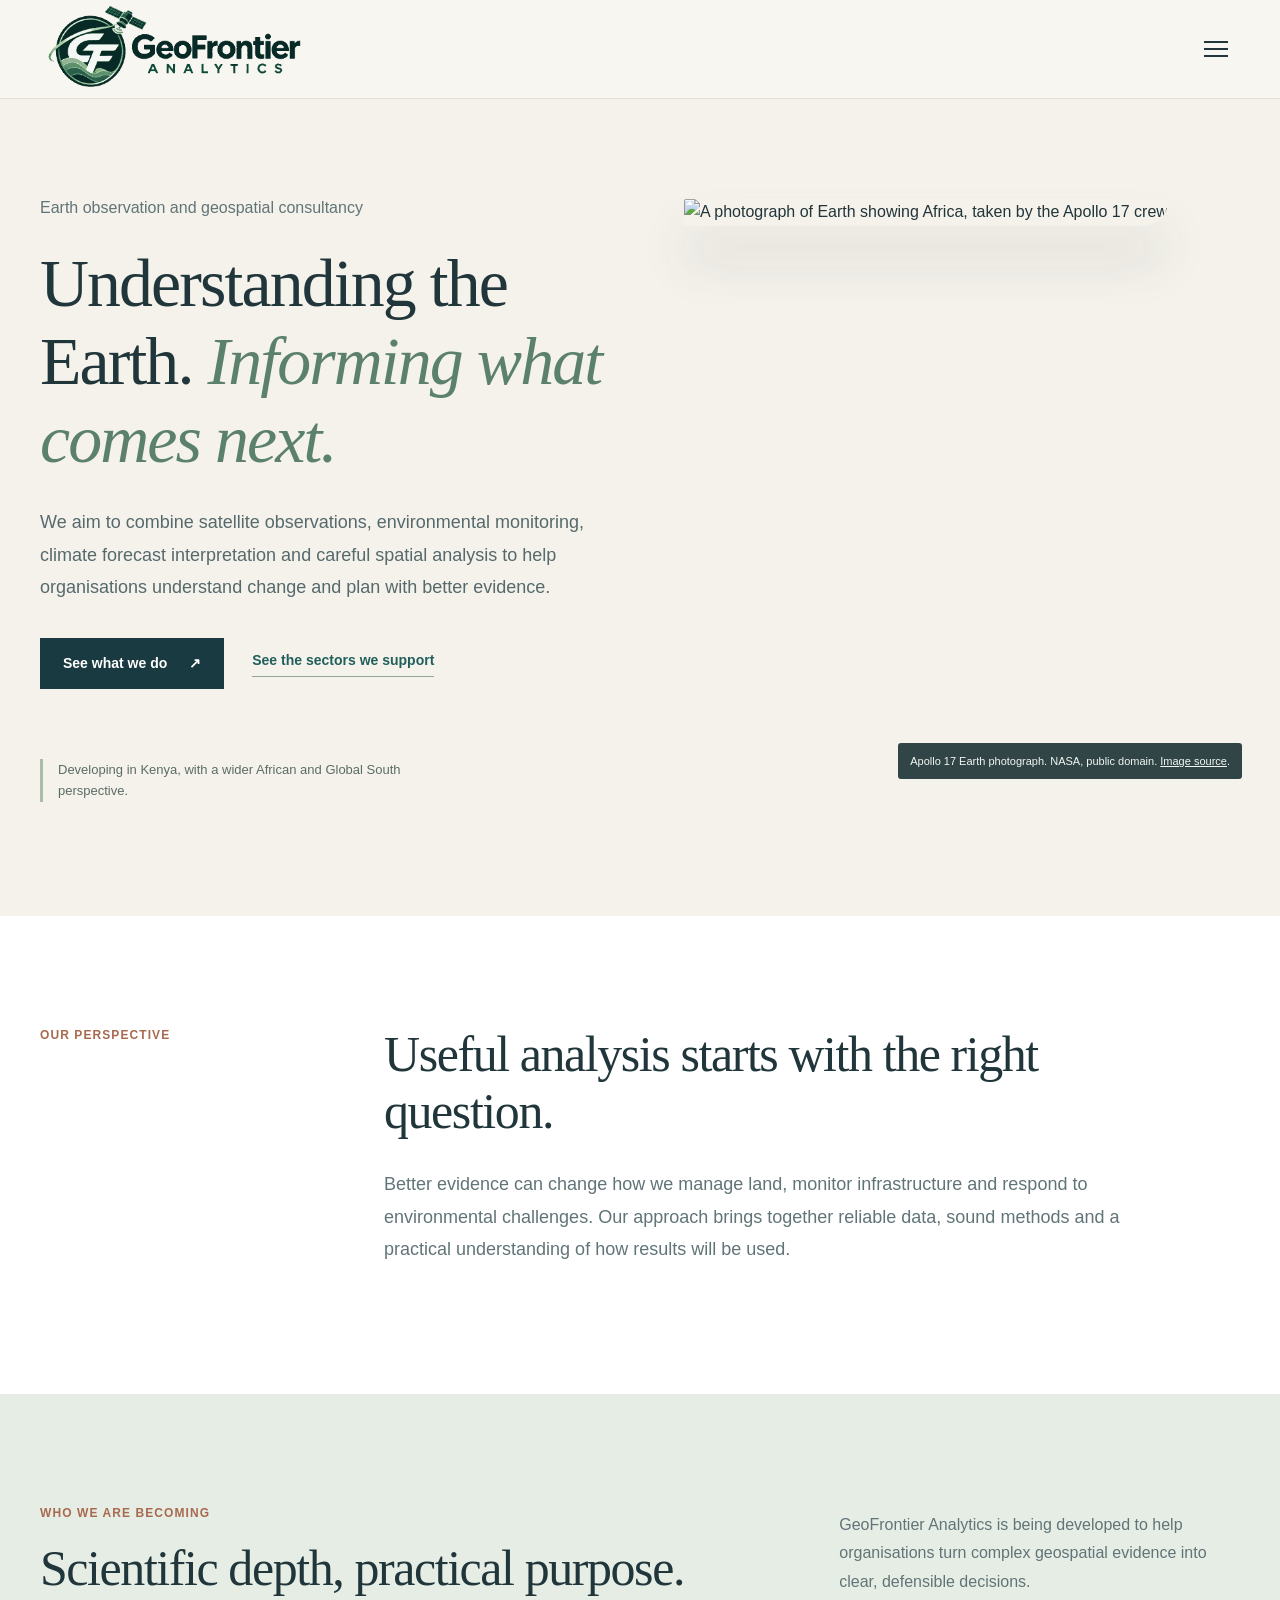
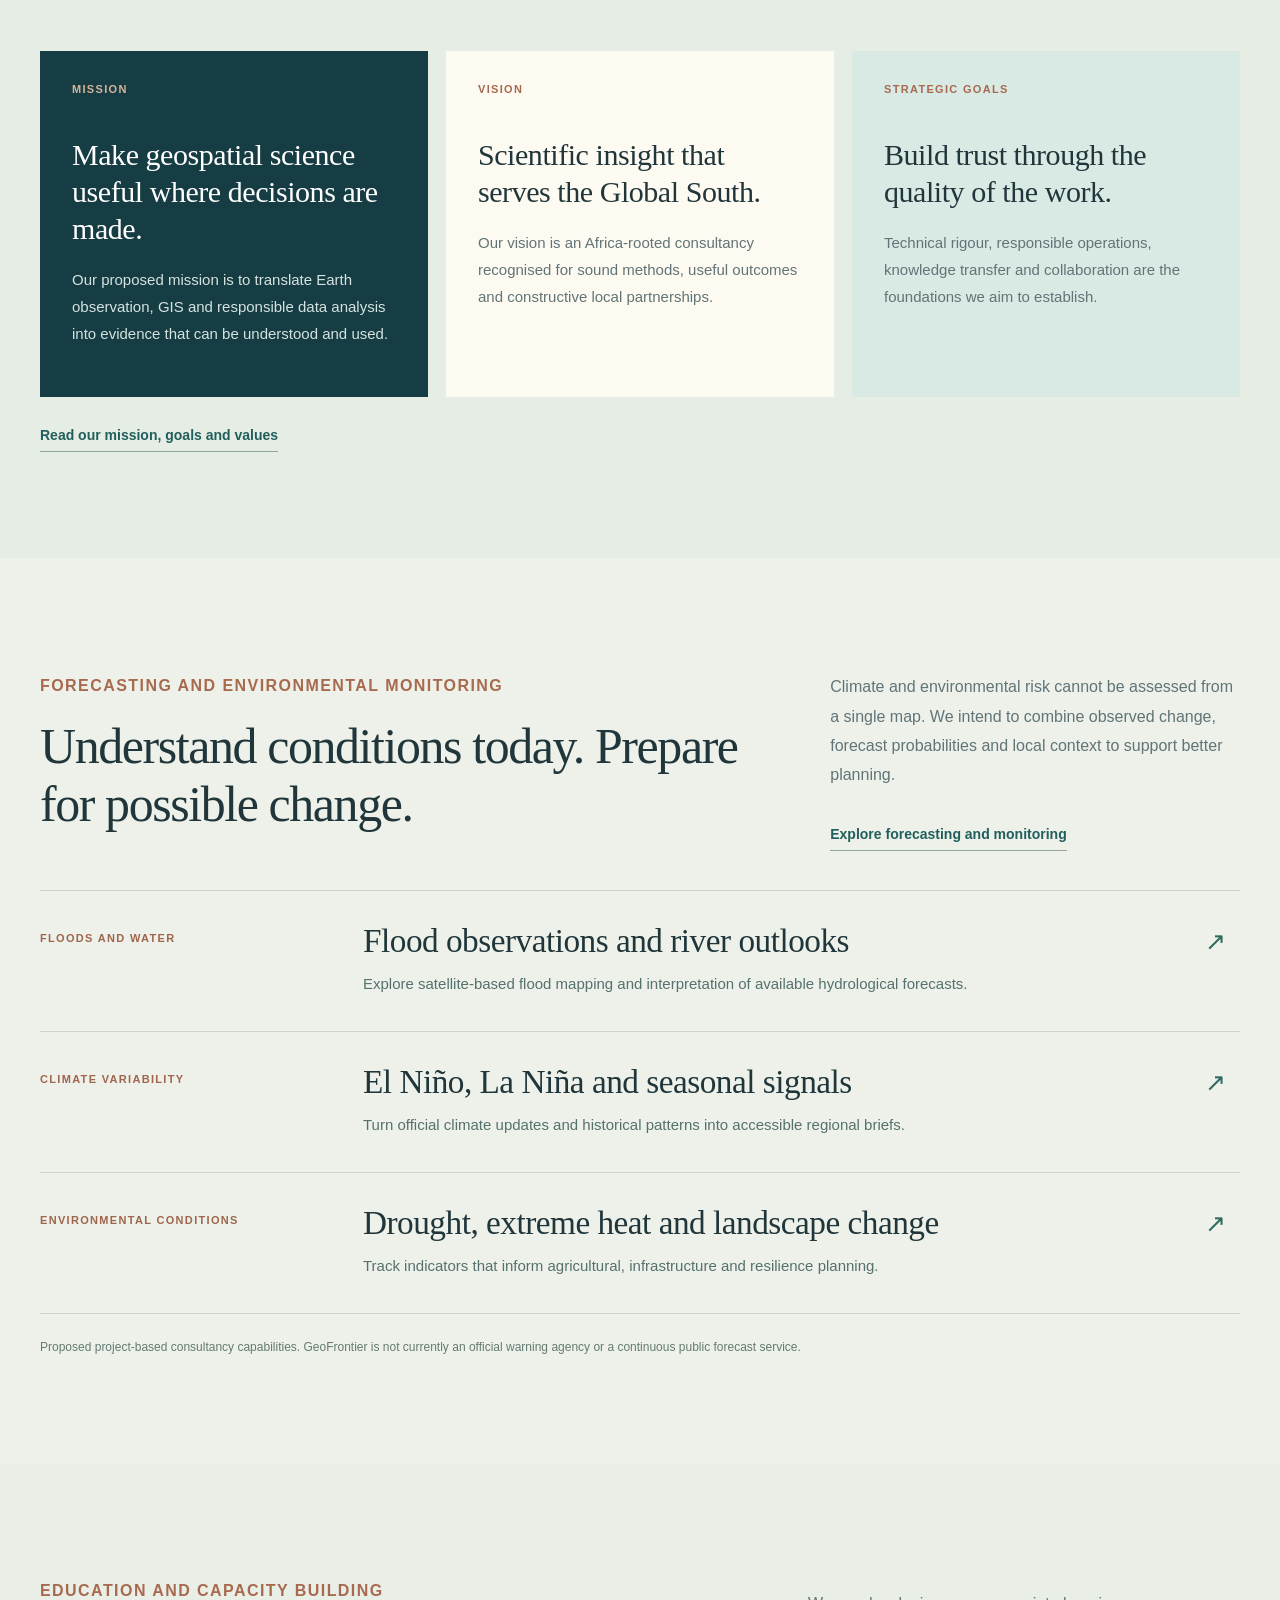
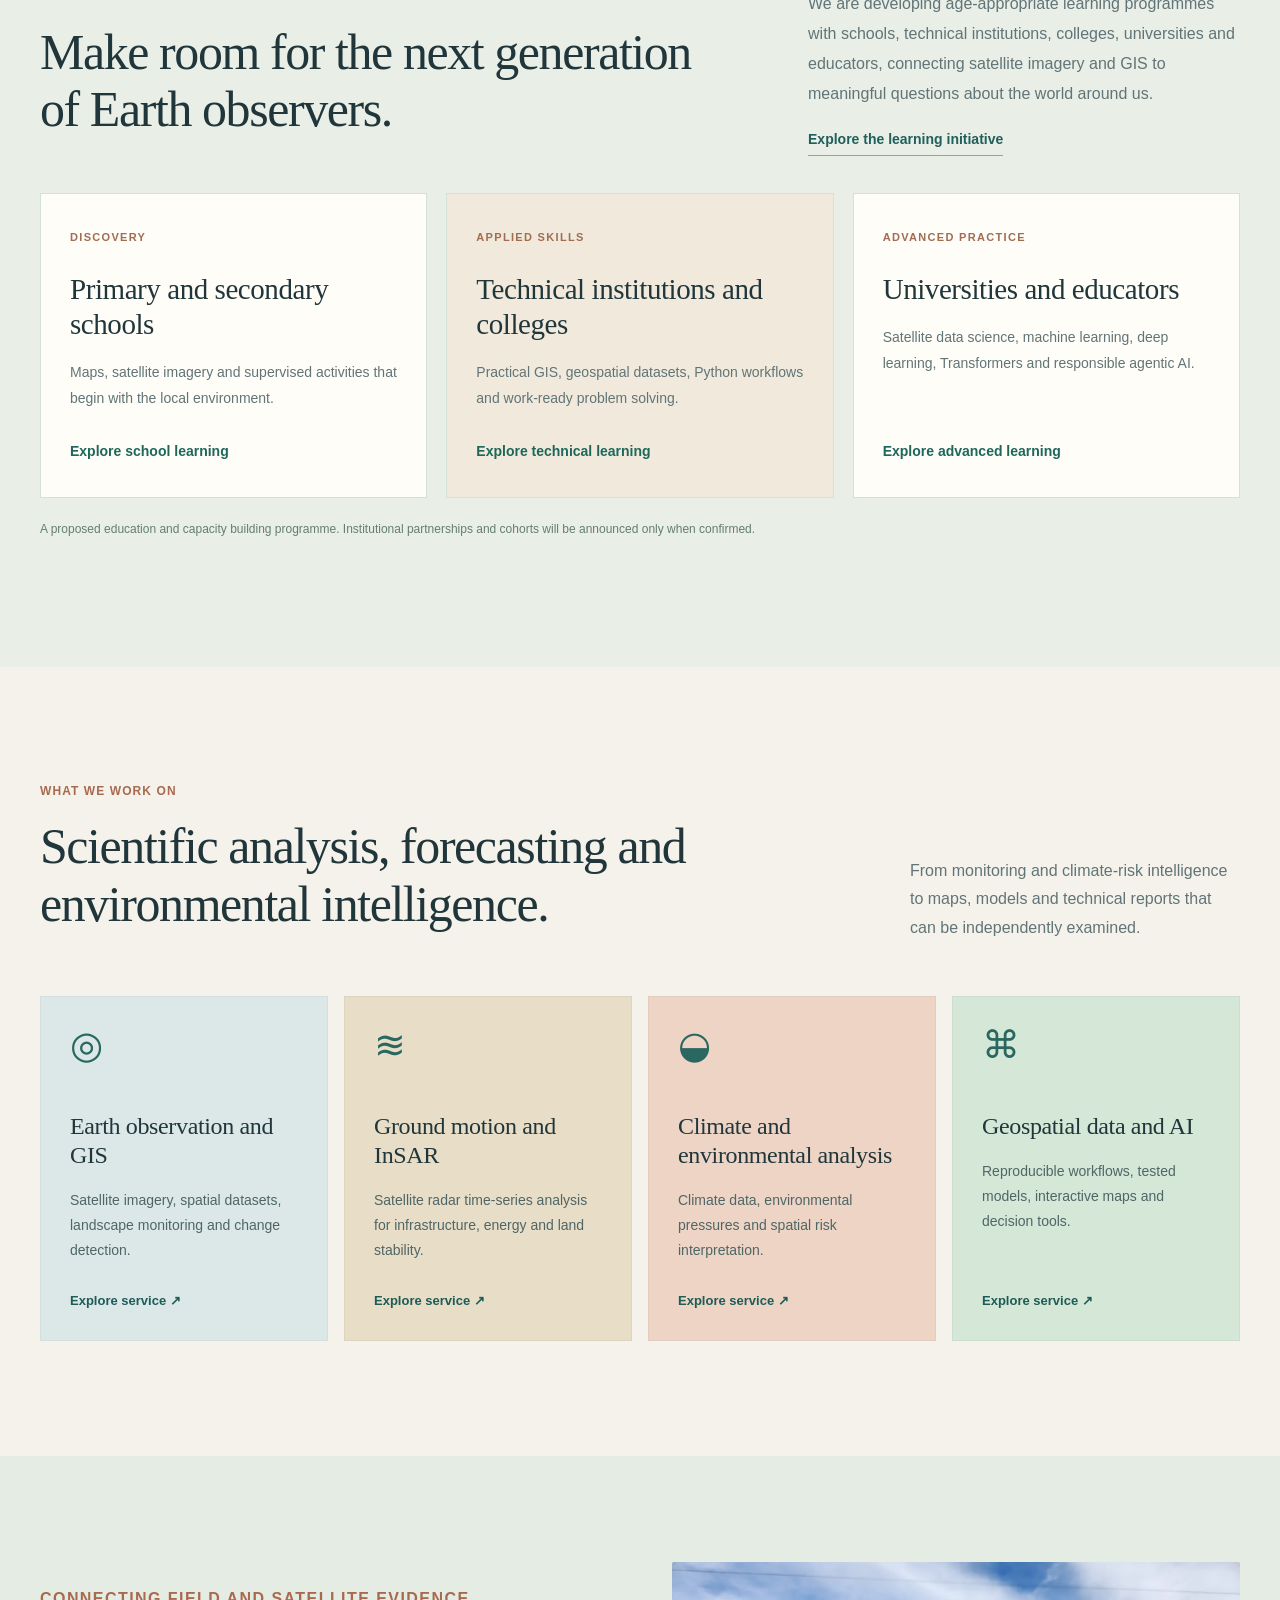
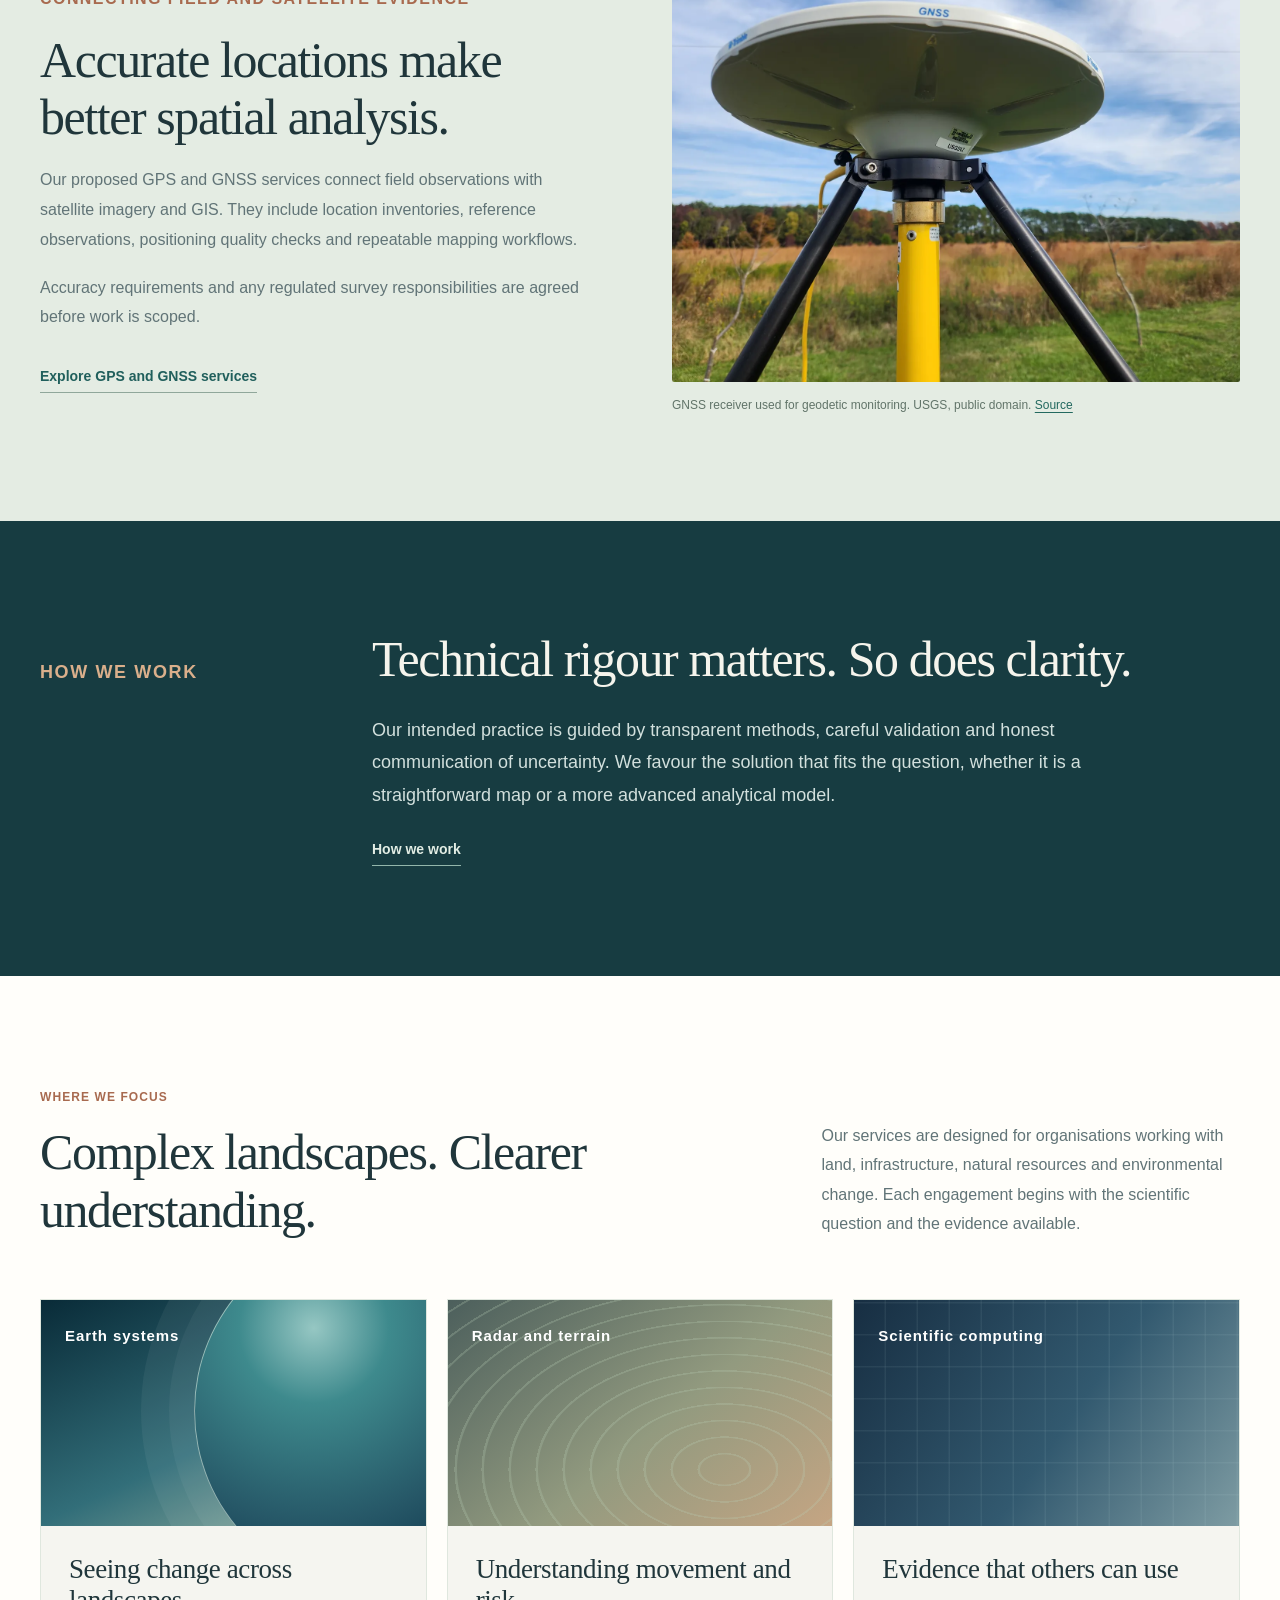
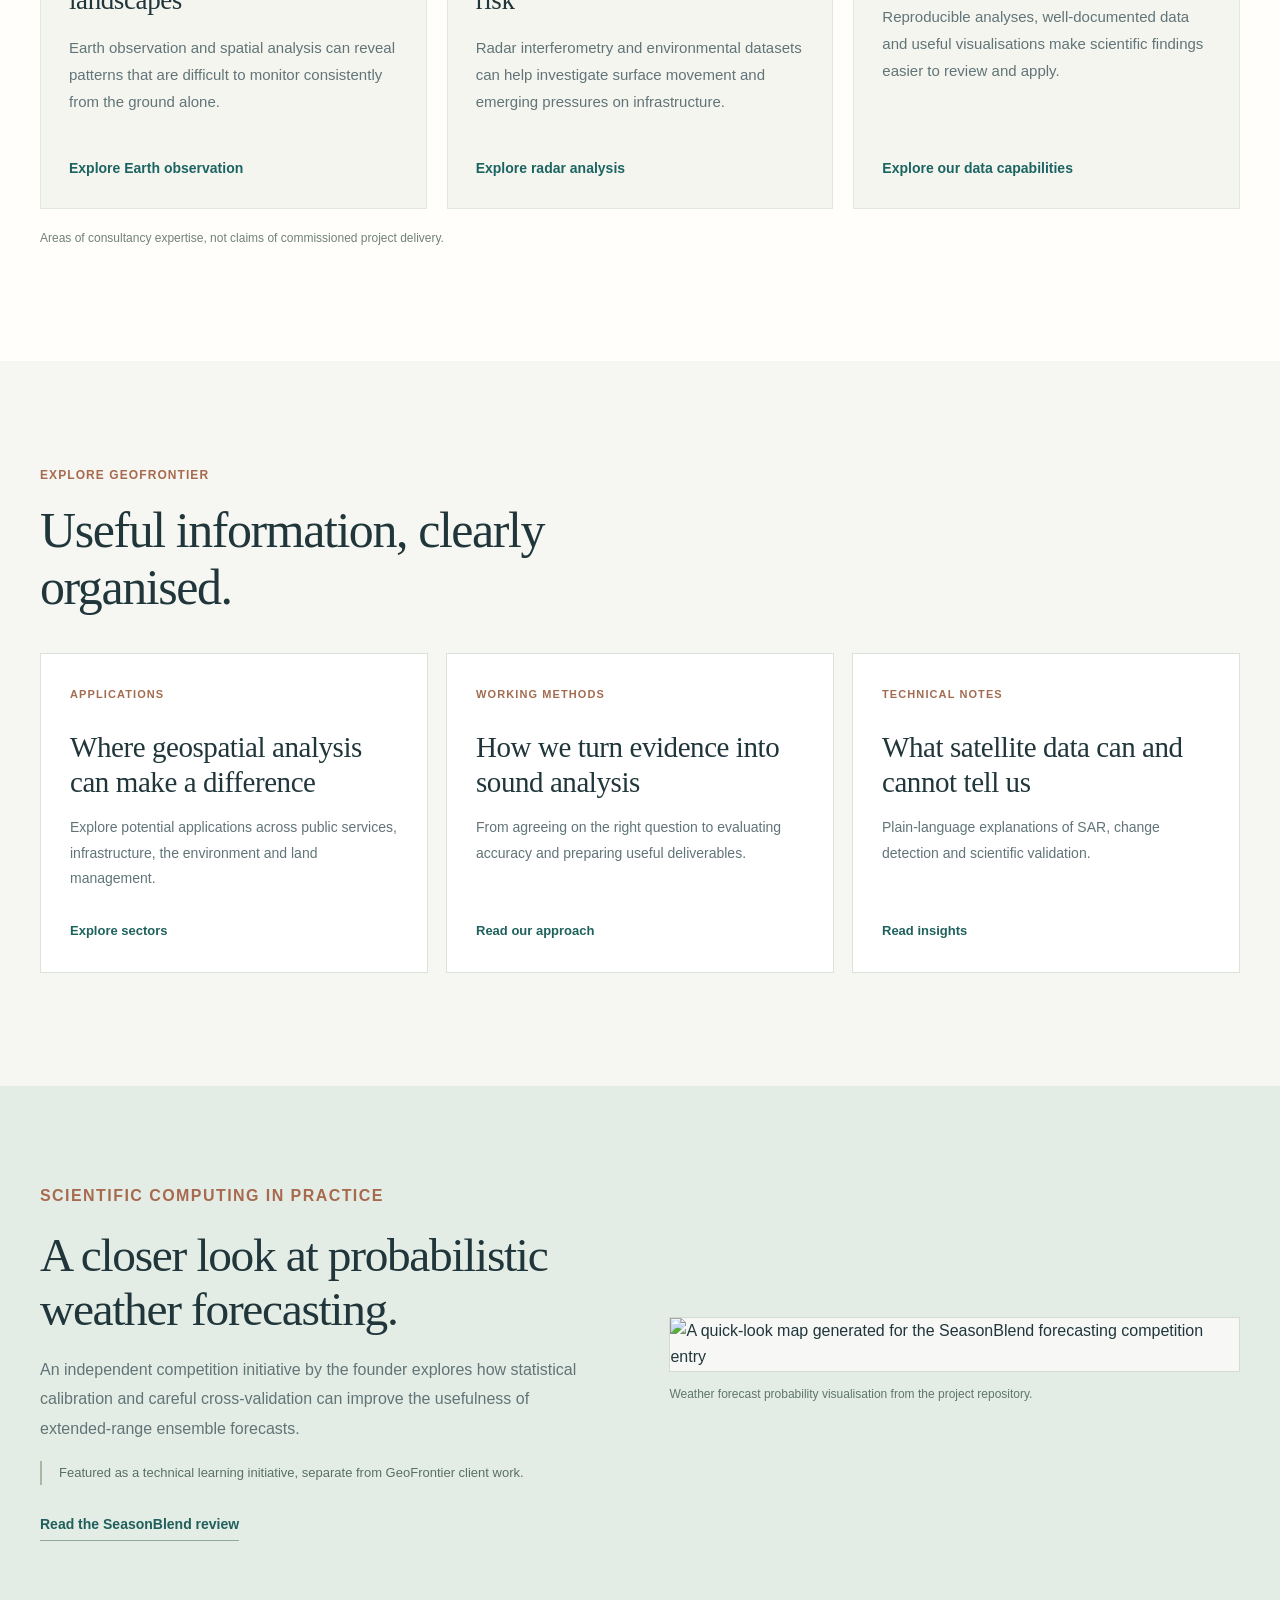
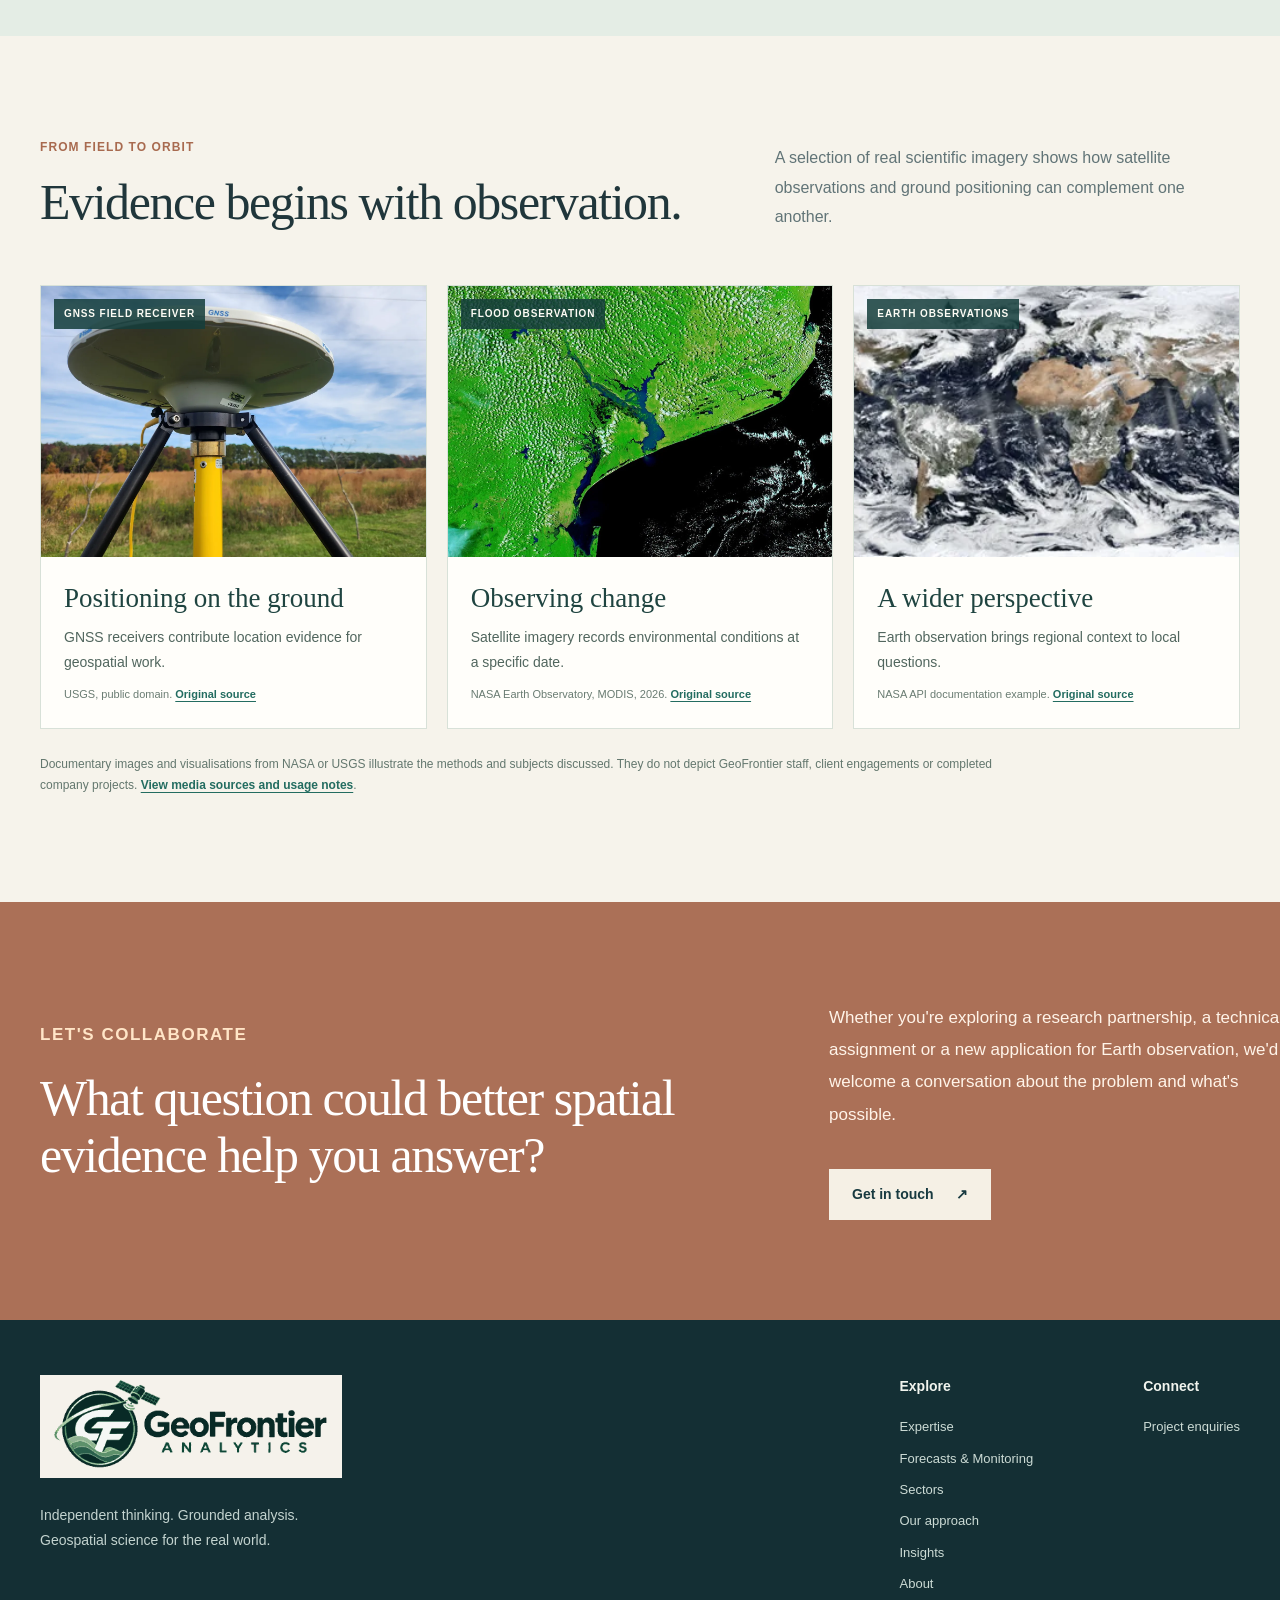
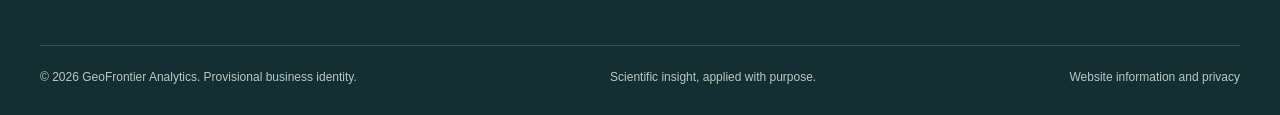
==== commit 153c38f4: "Cache credited NASA and USGS media for local website delivery" ====
--- a/index.html
+++ b/index.html
@@ -17,11 +17,11 @@
 <a href="education.html#university"><span>Advanced practice</span><h3>Universities and educators</h3><p>Satellite data science, machine learning, deep learning, Transformers and responsible agentic AI.</p><span class="tile-read">Explore advanced learning</span></a></div>
 <p class="education-home-caption">A proposed education and capacity building programme. Institutional partnerships and cohorts will be announced only when confirmed.</p></div></section>
 <section class="services-section"><div class="shell"><div class="section-heading"><div><p class="section-label">What we work on</p><h2>Scientific analysis, forecasting and environmental intelligence.</h2></div><p>From monitoring and climate-risk intelligence to maps, models and technical reports that can be independently examined.</p></div><div class="expertise-grid"><a href="services.html#earth-observation" class="expertise-tile blue"><span class="tile-icon" aria-hidden="true">◎</span><h3>Earth observation and GIS</h3><p>Satellite imagery, spatial datasets, landscape monitoring and change detection.</p><span class="tile-link">Explore service ↗</span></a><a href="services.html#insar" class="expertise-tile sand"><span class="tile-icon" aria-hidden="true">≋</span><h3>Ground motion and InSAR</h3><p>Satellite radar time-series analysis for infrastructure, energy and land stability.</p><span class="tile-link">Explore service ↗</span></a><a href="services.html#climate" class="expertise-tile peach"><span class="tile-icon" aria-hidden="true">◒</span><h3>Climate and environmental analysis</h3><p>Climate data, environmental pressures and spatial risk interpretation.</p><span class="tile-link">Explore service ↗</span></a><a href="services.html#data" class="expertise-tile jade"><span class="tile-icon" aria-hidden="true">⌘</span><h3>Geospatial data and AI</h3><p>Reproducible workflows, tested models, interactive maps and decision tools.</p><span class="tile-link">Explore service ↗</span></a></div></div></section>
-<section class="gnss-home"><div class="shell gnss-home-grid"><div class="gnss-home-copy"><p class="section-label">Connecting field and satellite evidence</p><h2>Accurate locations make better spatial analysis.</h2><p>Our proposed GPS and GNSS services connect field observations with satellite imagery and GIS. They include location inventories, reference observations, positioning quality checks and repeatable mapping workflows.</p><p>Accuracy requirements and any regulated survey responsibilities are agreed before work is scoped.</p><a class="inline-link" href="services.html#gnss">Explore GPS and GNSS services</a></div><figure><img src="https://d9-wret.s3.us-west-2.amazonaws.com/assets/palladium/production/s3fs-public/media/images/20221102_113357.jpg" alt="A GNSS receiver mounted on a geodetic survey tripod outdoors" loading="lazy" decoding="async"><figcaption>GNSS receiver used for geodetic monitoring. USGS, public domain. <a href="https://www.usgs.gov/media/images/gnss-receiver-monitoring-land-motion" target="_blank" rel="noopener noreferrer">Source</a></figcaption></figure></div></section><section class="statement-section"><div class="shell statement-grid"><p class="section-label">How we work</p><div><h2>Technical rigour matters. So does clarity.</h2><p>Our intended practice is guided by transparent methods, careful validation and honest communication of uncertainty. We favour the solution that fits the question, whether it is a straightforward map or a more advanced analytical model.</p><a href="approach.html" class="inline-link">How we work</a></div></div></section>
+<section class="gnss-home"><div class="shell gnss-home-grid"><div class="gnss-home-copy"><p class="section-label">Connecting field and satellite evidence</p><h2>Accurate locations make better spatial analysis.</h2><p>Our proposed GPS and GNSS services connect field observations with satellite imagery and GIS. They include location inventories, reference observations, positioning quality checks and repeatable mapping workflows.</p><p>Accuracy requirements and any regulated survey responsibilities are agreed before work is scoped.</p><a class="inline-link" href="services.html#gnss">Explore GPS and GNSS services</a></div><figure><img src="assets/media/gnss-receiver.webp" alt="A GNSS receiver mounted on a geodetic survey tripod outdoors" loading="lazy" decoding="async"><figcaption>GNSS receiver used for geodetic monitoring. USGS, public domain. <a href="https://www.usgs.gov/media/images/gnss-receiver-monitoring-land-motion" target="_blank" rel="noopener noreferrer">Source</a></figcaption></figure></div></section><section class="statement-section"><div class="shell statement-grid"><p class="section-label">How we work</p><div><h2>Technical rigour matters. So does clarity.</h2><p>Our intended practice is guided by transparent methods, careful validation and honest communication of uncertainty. We favour the solution that fits the question, whether it is a straightforward map or a more advanced analytical model.</p><a href="approach.html" class="inline-link">How we work</a></div></div></section>
 <section class="focus-section"><div class="shell"><div class="focus-intro"><div><p class="section-label">Where we focus</p><h2>Complex landscapes. Clearer understanding.</h2></div><p>Our services are designed for organisations working with land, infrastructure, natural resources and environmental change. Each engagement begins with the scientific question and the evidence available.</p></div><div class="focus-grid">
 <article class="focus-panel"><div class="focus-visual focus-visual-earth"><span class="focus-label">Earth systems</span></div><div class="focus-body"><h3>Seeing change across landscapes</h3><p>Earth observation and spatial analysis can reveal patterns that are difficult to monitor consistently from the ground alone.</p><a href="services.html#earth-observation">Explore Earth observation</a></div></article>
 <article class="focus-panel"><div class="focus-visual focus-visual-radar"><span class="focus-label">Radar and terrain</span></div><div class="focus-body"><h3>Understanding movement and risk</h3><p>Radar interferometry and environmental datasets can help investigate surface movement and emerging pressures on infrastructure.</p><a href="services.html#insar">Explore radar analysis</a></div></article>
 <article class="focus-panel"><div class="focus-visual focus-visual-data"><span class="focus-label">Scientific computing</span></div><div class="focus-body"><h3>Evidence that others can use</h3><p>Reproducible analyses, well-documented data and useful visualisations make scientific findings easier to review and apply.</p><a href="services.html#data">Explore our data capabilities</a></div></article>
-</div><p class="focus-note">Areas of consultancy expertise, not claims of commissioned project delivery.</p></div></section><section class="editorial-links"><div class="shell"><div class="editorial-head"><p class="section-label">Explore GeoFrontier</p><h2>Useful information, clearly organised.</h2></div><div class="editorial-tiles"><a href="sectors.html"><span>Applications</span><h3>Where geospatial analysis can make a difference</h3><p>Explore potential applications across public services, infrastructure, the environment and land management.</p><span class="tile-read">Explore sectors</span></a><a href="approach.html"><span>Working methods</span><h3>How we turn evidence into sound analysis</h3><p>From agreeing on the right question to evaluating accuracy and preparing useful deliverables.</p><span class="tile-read">Read our approach</span></a><a href="insights.html"><span>Technical notes</span><h3>What satellite data can and cannot tell us</h3><p>Plain-language explanations of SAR, change detection and scientific validation.</p><span class="tile-read">Read insights</span></a></div></div></section><section class="home-forecast"><div class="shell home-forecast-grid"><div><p class="section-label">Scientific computing in practice</p><h2>A closer look at probabilistic weather forecasting.</h2><p>An independent competition initiative by the founder explores how statistical calibration and careful cross-validation can improve the usefulness of extended-range ensemble forecasts.</p><p class="home-forecast-note">Featured as a technical learning initiative, separate from GeoFrontier client work.</p><a class="inline-link" href="forecasting.html">Read the SeasonBlend review</a></div><figure><img src="https://raw.githubusercontent.com/STEPHEN-NYARANGA/s2s-postprocessing-ecmwf/main/results/20261119/quicklook_20261119.png" loading="lazy" alt="A quick-look map generated for the SeasonBlend forecasting competition entry"><figcaption>Weather forecast probability visualisation from the project repository.</figcaption></figure></div></section><section class="visual-evidence" id="field-and-orbit"><div class="shell"><div class="visual-evidence-head"><div><p class="section-label">From field to orbit</p><h2>Evidence begins with observation.</h2></div><p>A selection of real scientific imagery shows how satellite observations and ground positioning can complement one another.</p></div><div class="source-visual-grid"><figure class="source-visual-card"><div class="source-media"><img src="https://d9-wret.s3.us-west-2.amazonaws.com/assets/palladium/production/s3fs-public/media/images/20221102_113357.jpg" loading="lazy" decoding="async" alt="GNSS receiver mounted on a geodetic field tripod"><span class="source-media-tag">GNSS field receiver</span></div><figcaption><strong>Positioning on the ground</strong><span>GNSS receivers contribute location evidence for geospatial work.</span><small>USGS, public domain. <a href="https://www.usgs.gov/media/images/gnss-receiver-monitoring-land-motion" target="_blank" rel="noopener noreferrer">Original source</a></small></figcaption></figure>
-<figure class="source-visual-card"><div class="source-media"><img src="https://assets.science.nasa.gov/dynamicimage/assets/science/esd/eo/images/iotd/2026/floods-inundate-southern-mozambique/mozambiqueflood_amo_20260125_lrg.jpg?crop=faces%2Cfocalpoint&fit=clip&h=1659&w=2155" loading="lazy" decoding="async" alt="NASA false-colour MODIS observation of flooding in southern Mozambique in January 2026"><span class="source-media-tag">Flood observation</span></div><figcaption><strong>Observing change</strong><span>Satellite imagery records environmental conditions at a specific date.</span><small>NASA Earth Observatory, MODIS, 2026. <a href="https://science.nasa.gov/earth/earth-observatory/floods-inundate-southern-mozambique/" target="_blank" rel="noopener noreferrer">Original source</a></small></figcaption></figure>
-<figure class="source-visual-card"><div class="source-media"><img src="https://raw.githubusercontent.com/nasa/api-docs/gh-pages/assets/img/general/global_suomi_NPP.png" loading="lazy" decoding="async" alt="NASA global Suomi NPP satellite imagery example"><span class="source-media-tag">Earth observations</span></div><figcaption><strong>A wider perspective</strong><span>Earth observation brings regional context to local questions.</span><small>NASA API documentation example. <a href="https://github.com/nasa/api-docs" target="_blank" rel="noopener noreferrer">Original source</a></small></figcaption></figure></div><p class="visual-evidence-note">Documentary images and visualisations from NASA or USGS illustrate the methods and subjects discussed. They do not depict GeoFrontier staff, client engagements or completed company projects. <a href="media-credits.html">View media sources and usage notes</a>.</p></div></section><section class="closing-section"><div class="shell closing-grid"><div><p class="section-label">Let's collaborate</p><h2>What question could better spatial evidence help you answer?</h2></div><div><p>Whether you're exploring a research partnership, a technical assignment or a new application for Earth observation, we'd welcome a conversation about the problem and what's possible.</p><a class="btn btn-light" href="contact.html">Get in touch <span>↗</span></a></div></div></section></main><footer class="site-footer"><div class="shell"><div class="footer-upper"><div class="footer-brand"><a href="index.html"><img src="assets/geofrontier-orbital-logo.png?v=5" alt="GeoFrontier Analytics" width="270" height="90" decoding="async"></a><p>Independent thinking. Grounded analysis.<br>Geospatial science for the real world.</p></div><div class="footer-columns"><div><strong>Explore</strong><a href="services.html">Expertise</a><a href="monitoring.html">Forecasts &amp; Monitoring</a><a href="sectors.html">Sectors</a><a href="approach.html">Our approach</a><a href="insights.html">Insights</a><a href="about.html">About</a></div><div><strong>Connect</strong><a href="contact.html">Project enquiries</a></div></div></div><div class="footer-bottom"><span>© <span data-year>2026</span> GeoFrontier Analytics. Provisional business identity.</span><span>Scientific insight, applied with purpose.</span><a class="footer-privacy" href="privacy.html">Website information and privacy</a></div></div></footer></body></html>+</div><p class="focus-note">Areas of consultancy expertise, not claims of commissioned project delivery.</p></div></section><section class="editorial-links"><div class="shell"><div class="editorial-head"><p class="section-label">Explore GeoFrontier</p><h2>Useful information, clearly organised.</h2></div><div class="editorial-tiles"><a href="sectors.html"><span>Applications</span><h3>Where geospatial analysis can make a difference</h3><p>Explore potential applications across public services, infrastructure, the environment and land management.</p><span class="tile-read">Explore sectors</span></a><a href="approach.html"><span>Working methods</span><h3>How we turn evidence into sound analysis</h3><p>From agreeing on the right question to evaluating accuracy and preparing useful deliverables.</p><span class="tile-read">Read our approach</span></a><a href="insights.html"><span>Technical notes</span><h3>What satellite data can and cannot tell us</h3><p>Plain-language explanations of SAR, change detection and scientific validation.</p><span class="tile-read">Read insights</span></a></div></div></section><section class="home-forecast"><div class="shell home-forecast-grid"><div><p class="section-label">Scientific computing in practice</p><h2>A closer look at probabilistic weather forecasting.</h2><p>An independent competition initiative by the founder explores how statistical calibration and careful cross-validation can improve the usefulness of extended-range ensemble forecasts.</p><p class="home-forecast-note">Featured as a technical learning initiative, separate from GeoFrontier client work.</p><a class="inline-link" href="forecasting.html">Read the SeasonBlend review</a></div><figure><img src="https://raw.githubusercontent.com/STEPHEN-NYARANGA/s2s-postprocessing-ecmwf/main/results/20261119/quicklook_20261119.png" loading="lazy" alt="A quick-look map generated for the SeasonBlend forecasting competition entry"><figcaption>Weather forecast probability visualisation from the project repository.</figcaption></figure></div></section><section class="visual-evidence" id="field-and-orbit"><div class="shell"><div class="visual-evidence-head"><div><p class="section-label">From field to orbit</p><h2>Evidence begins with observation.</h2></div><p>A selection of real scientific imagery shows how satellite observations and ground positioning can complement one another.</p></div><div class="source-visual-grid"><figure class="source-visual-card"><div class="source-media"><img src="assets/media/gnss-receiver.webp" loading="lazy" decoding="async" alt="GNSS receiver mounted on a geodetic field tripod"><span class="source-media-tag">GNSS field receiver</span></div><figcaption><strong>Positioning on the ground</strong><span>GNSS receivers contribute location evidence for geospatial work.</span><small>USGS, public domain. <a href="https://www.usgs.gov/media/images/gnss-receiver-monitoring-land-motion" target="_blank" rel="noopener noreferrer">Original source</a></small></figcaption></figure>
+<figure class="source-visual-card"><div class="source-media"><img src="assets/media/mozambique-flood-2026.webp" loading="lazy" decoding="async" alt="NASA false-colour MODIS observation of flooding in southern Mozambique in January 2026"><span class="source-media-tag">Flood observation</span></div><figcaption><strong>Observing change</strong><span>Satellite imagery records environmental conditions at a specific date.</span><small>NASA Earth Observatory, MODIS, 2026. <a href="https://science.nasa.gov/earth/earth-observatory/floods-inundate-southern-mozambique/" target="_blank" rel="noopener noreferrer">Original source</a></small></figcaption></figure>
+<figure class="source-visual-card"><div class="source-media"><img src="assets/media/suomi-npp.webp" loading="lazy" decoding="async" alt="NASA global Suomi NPP satellite imagery example"><span class="source-media-tag">Earth observations</span></div><figcaption><strong>A wider perspective</strong><span>Earth observation brings regional context to local questions.</span><small>NASA API documentation example. <a href="https://github.com/nasa/api-docs" target="_blank" rel="noopener noreferrer">Original source</a></small></figcaption></figure></div><p class="visual-evidence-note">Documentary images and visualisations from NASA or USGS illustrate the methods and subjects discussed. They do not depict GeoFrontier staff, client engagements or completed company projects. <a href="media-credits.html">View media sources and usage notes</a>.</p></div></section><section class="closing-section"><div class="shell closing-grid"><div><p class="section-label">Let's collaborate</p><h2>What question could better spatial evidence help you answer?</h2></div><div><p>Whether you're exploring a research partnership, a technical assignment or a new application for Earth observation, we'd welcome a conversation about the problem and what's possible.</p><a class="btn btn-light" href="contact.html">Get in touch <span>↗</span></a></div></div></section></main><footer class="site-footer"><div class="shell"><div class="footer-upper"><div class="footer-brand"><a href="index.html"><img src="assets/geofrontier-orbital-logo.png?v=5" alt="GeoFrontier Analytics" width="270" height="90" decoding="async"></a><p>Independent thinking. Grounded analysis.<br>Geospatial science for the real world.</p></div><div class="footer-columns"><div><strong>Explore</strong><a href="services.html">Expertise</a><a href="monitoring.html">Forecasts &amp; Monitoring</a><a href="sectors.html">Sectors</a><a href="approach.html">Our approach</a><a href="insights.html">Insights</a><a href="about.html">About</a></div><div><strong>Connect</strong><a href="contact.html">Project enquiries</a></div></div></div><div class="footer-bottom"><span>© <span data-year>2026</span> GeoFrontier Analytics. Provisional business identity.</span><span>Scientific insight, applied with purpose.</span><a class="footer-privacy" href="privacy.html">Website information and privacy</a></div></div></footer></body></html>
--- a/css/site-v2.css
+++ b/css/site-v2.css
@@ -517,3 +517,74 @@
  .about-education-art{min-height:200px}
  .learning-partners-grid{gap:15px}
 }
+
+
+/* Field positioning and source-led documentary galleries */
+.gnss-home{padding:106px 0;background:#e4ece3}
+.gnss-home-grid{display:grid;grid-template-columns:1fr 1.02fr;gap:75px;align-items:center}
+.gnss-home h2{max-width:670px}
+.gnss-home p{font-size:16px;line-height:1.87;max-width:680px}
+.gnss-home .inline-link{display:inline-block;margin-top:15px}
+.gnss-home figure{margin:0;min-width:0}
+.gnss-home figure img{display:block;width:100%;height:420px;object-fit:cover;object-position:center 48%;border-radius:2px}
+.gnss-home figure figcaption{font-size:12px;color:#617469;line-height:1.7;margin-top:13px}
+.gnss-home figure a{color:#23695f;text-decoration:underline;text-underline-offset:3px}
+.learning-gnss{background:#f5f1e9;padding:104px 0}
+.learning-gnss-grid{display:grid;grid-template-columns:1fr 1fr;gap:90px}
+.learning-gnss-grid>div:first-child p{font-size:16px;line-height:1.85;max-width:670px}
+.learning-gnss-examples article{padding:21px 0;border-top:1px solid #ccd7c9}
+.learning-gnss-examples article:last-child{border-bottom:1px solid #ccd7c9}
+.learning-gnss-examples h3{font:400 28px/1.25 var(--serif)}
+.learning-gnss-examples p{font-size:14px;line-height:1.84}
+.visual-evidence{background:#f6f3eb;padding:102px 0 105px}
+.visual-evidence-head{display:grid;grid-template-columns:1.18fr .82fr;gap:65px;align-items:end;margin-bottom:36px}
+.visual-evidence-head h2{max-width:720px}
+.visual-evidence-head>p{font-size:16px;line-height:1.83;max-width:530px}
+.source-visual-grid{display:grid;grid-template-columns:repeat(3,minmax(0,1fr));gap:20px}
+.source-visual-grid:has(>figure:nth-child(2):last-child){grid-template-columns:repeat(2,minmax(0,1fr))}
+.source-visual-card{min-width:0;margin:0;background:#fffefa;display:flex;flex-direction:column;border:1px solid #d8e1d8}
+.source-media{position:relative;aspect-ratio:1.42;overflow:hidden;background:#dce6e0}
+.source-media img,.source-media video{display:block;width:100%;height:100%;object-fit:cover}
+.source-media img{transition:transform .5s ease}
+.source-visual-card:hover .source-media img{transform:scale(1.025)}
+.source-media-video{background:#1b4040}
+.source-media-video video{background:#1b4040;object-fit:contain}
+.source-media-tag{position:absolute;left:13px;top:13px;max-width:calc(100% - 26px);display:inline-block;background:#143e3bd9;color:#fdfcf5;font-size:10px;text-transform:uppercase;letter-spacing:.09em;line-height:1.35;font-weight:680;padding:8px 10px;pointer-events:none}
+.source-visual-card figcaption{padding:25px 23px 24px;display:flex;flex-direction:column;gap:11px;flex:1}
+.source-visual-card figcaption strong{font:400 27px/1.2 var(--serif);color:#1f4440}
+.source-visual-card figcaption span{color:#51665e;font-size:14px;line-height:1.75}
+.source-visual-card figcaption small{color:#6a7c72;font-size:11px;line-height:1.65;margin-top:auto}
+.source-visual-card figcaption small a,.visual-evidence-note a{color:#236c60;text-decoration:underline;text-underline-offset:3px;font-weight:680}
+.visual-evidence-note{max-width:990px;margin:25px 0 0;color:#63776e;font-size:12px;line-height:1.8}
+.source-video{max-width:100%}
+.source-video:focus-visible{outline:3px solid #9c7856;outline-offset:-4px}
+.media-credits-section{padding:90px 0 110px;background:#fffefa}
+.media-credits-intro{font-size:17px;line-height:1.84;max-width:850px}
+.media-credits-grid{display:grid;grid-template-columns:repeat(2,minmax(0,1fr));gap:18px;margin-top:36px}
+.media-credit-entry{padding:26px 28px;background:#f0f3ed;border-top:2px solid #98afa0}
+.media-credit-entry h2{font:400 27px/1.2 var(--serif);margin-bottom:14px}
+.media-credit-entry p{font-size:14px;line-height:1.84;margin-bottom:10px}
+.media-credit-entry a{color:#23685c;text-decoration:underline;text-underline-offset:4px;font-size:13px;font-weight:700}
+.media-credit-entry .media-license{font-size:12px;color:#536d63}
+.media-credits-notice{margin-top:41px;border-top:1px solid #cad8cc;padding-top:20px}
+.media-credits-notice p{font-size:14px;max-width:940px;line-height:1.85}
+.footer-bottom .footer-media{font-size:12px;color:#bed3ca;text-decoration:underline;text-underline-offset:3px}
+@media(max-width:1050px){
+ .gnss-home-grid,.learning-gnss-grid{gap:35px}
+ .source-visual-grid{grid-template-columns:repeat(2,minmax(0,1fr))}
+ .source-visual-grid:has(>figure:nth-child(2):last-child){grid-template-columns:repeat(2,minmax(0,1fr))}
+}
+@media(max-width:780px){
+ .gnss-home,.learning-gnss,.visual-evidence,.media-credits-section{padding:72px 0}
+ .gnss-home-grid,.learning-gnss-grid,.visual-evidence-head{grid-template-columns:1fr;gap:22px}
+ .gnss-home figure img{height:285px}
+ .source-visual-grid,.source-visual-grid:has(>figure:nth-child(2):last-child),.media-credits-grid{grid-template-columns:1fr}
+ .source-media{aspect-ratio:1.58}
+ .source-visual-card figcaption{padding:22px}
+ .source-visual-card figcaption strong{font-size:26px}
+ .media-credit-entry{padding:24px}
+}
+@media(prefers-reduced-motion:reduce){
+ .source-media img{transition:none}
+ .source-visual-card:hover .source-media img{transform:none}
+}
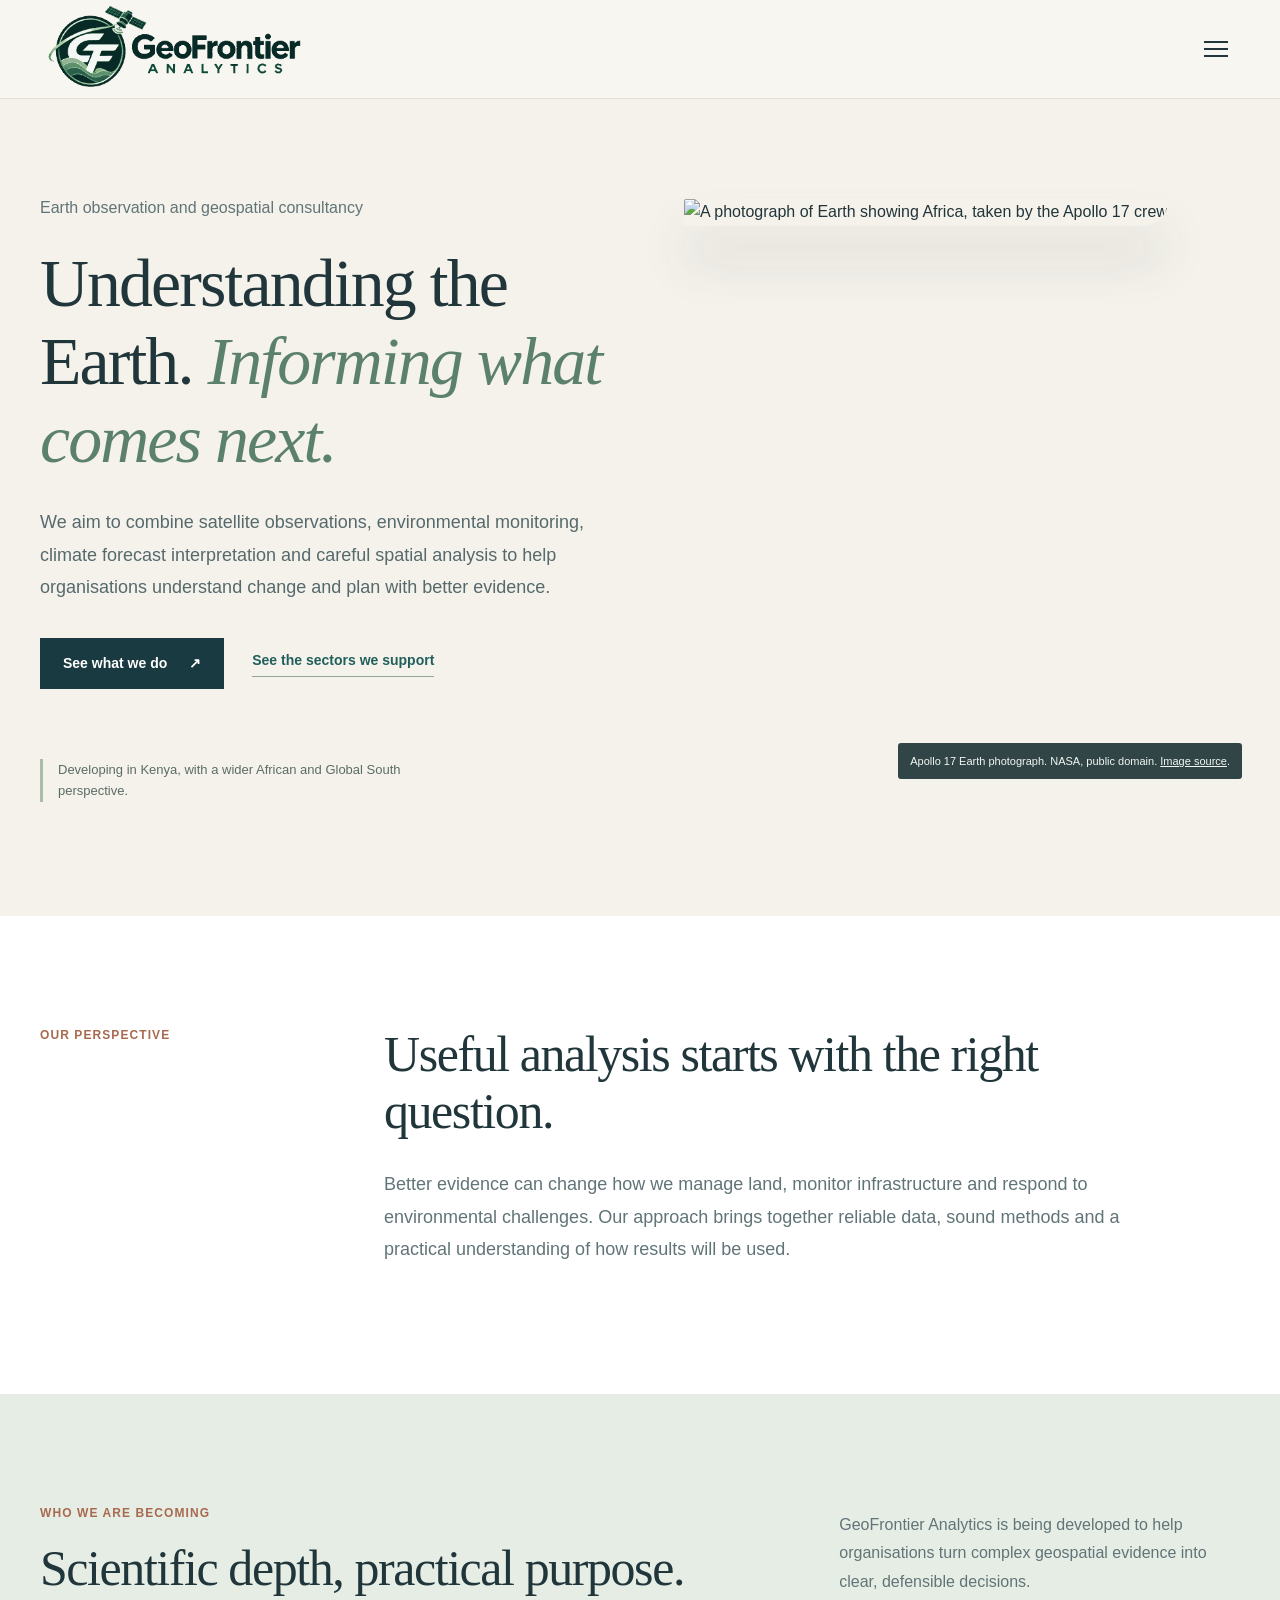
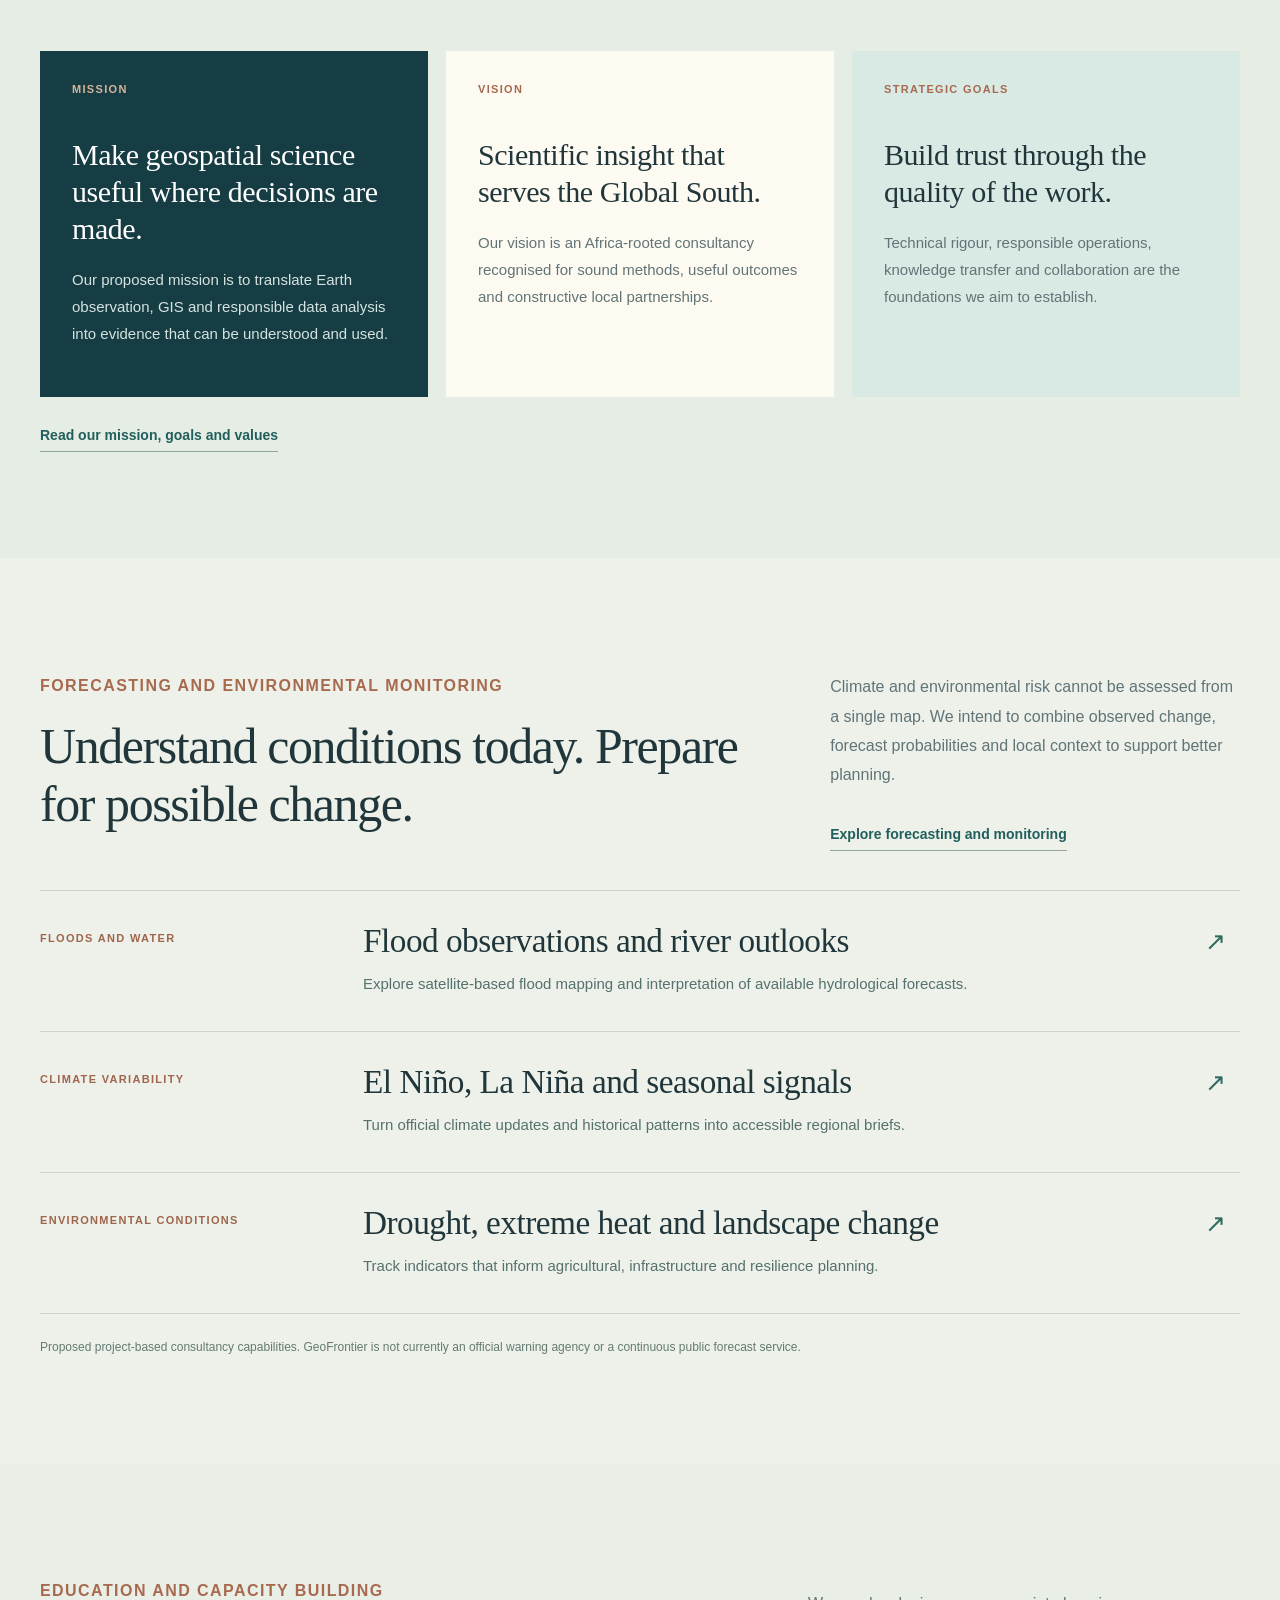
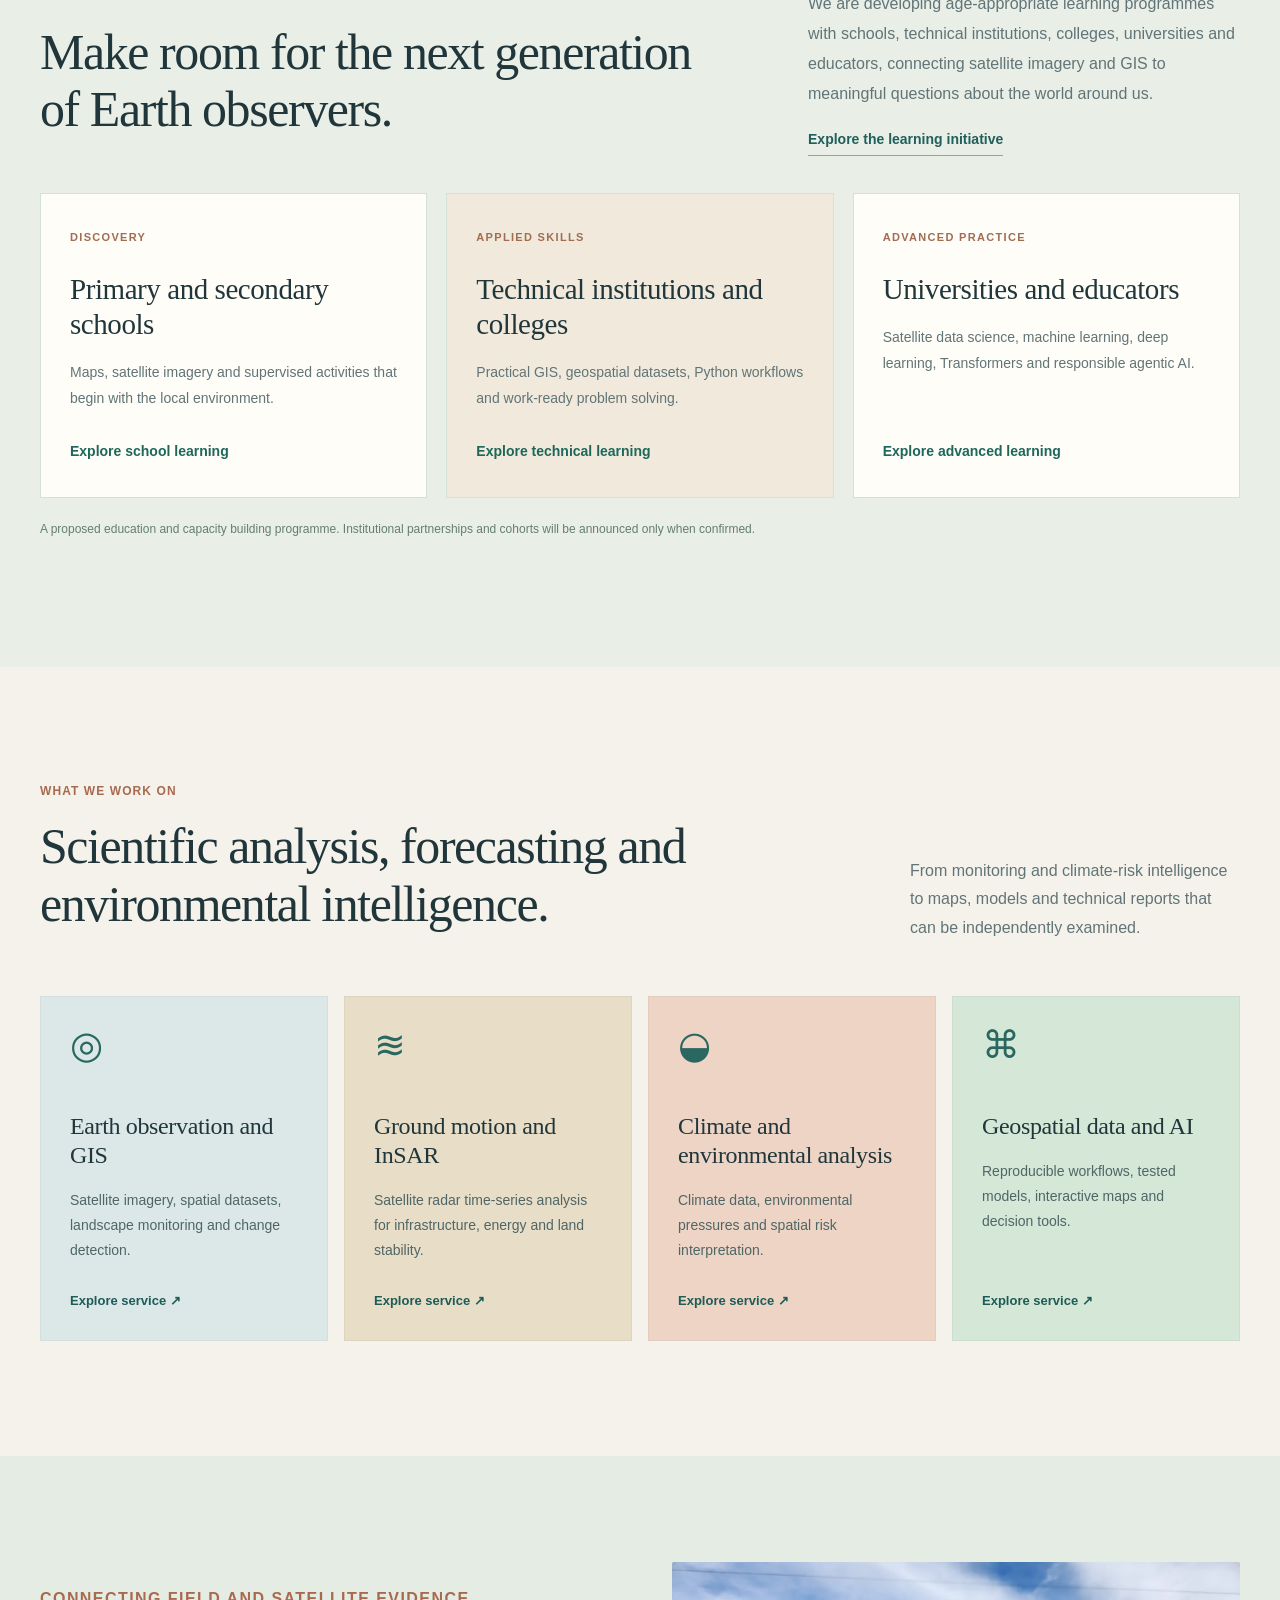
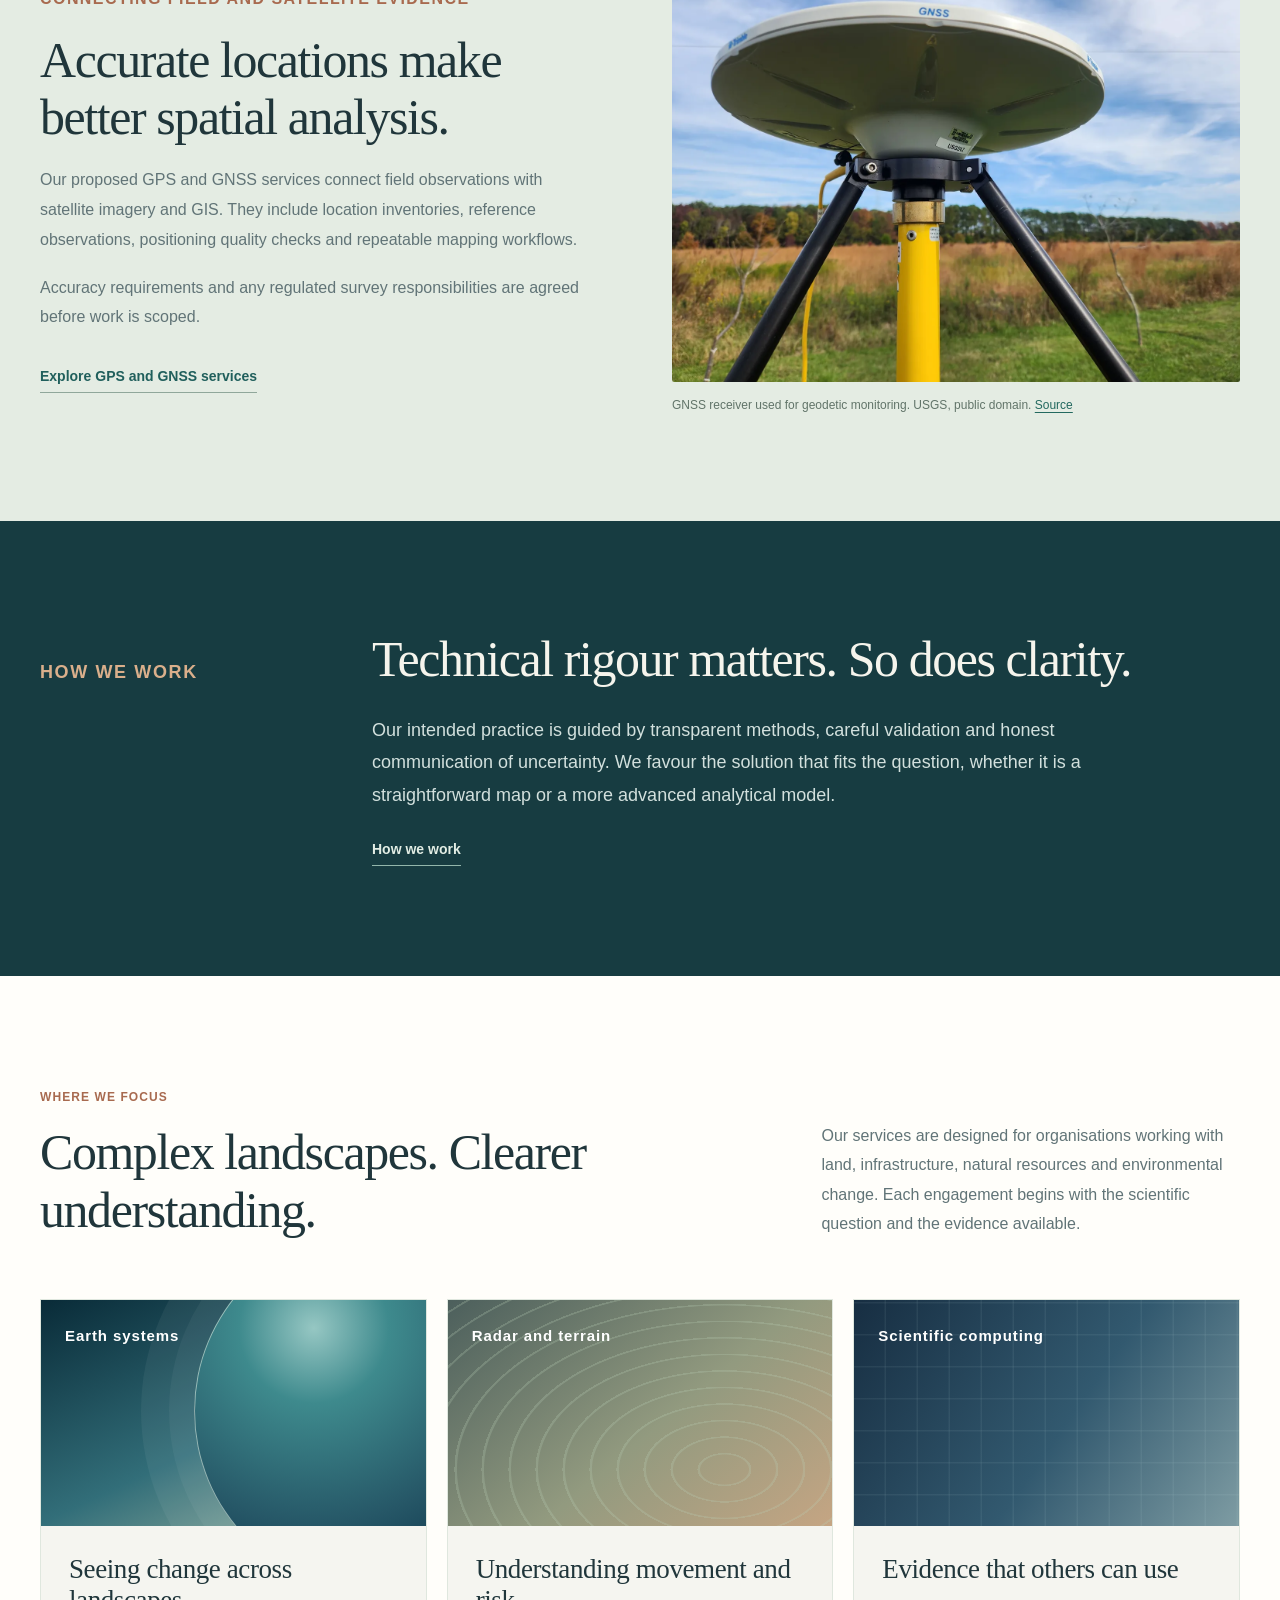
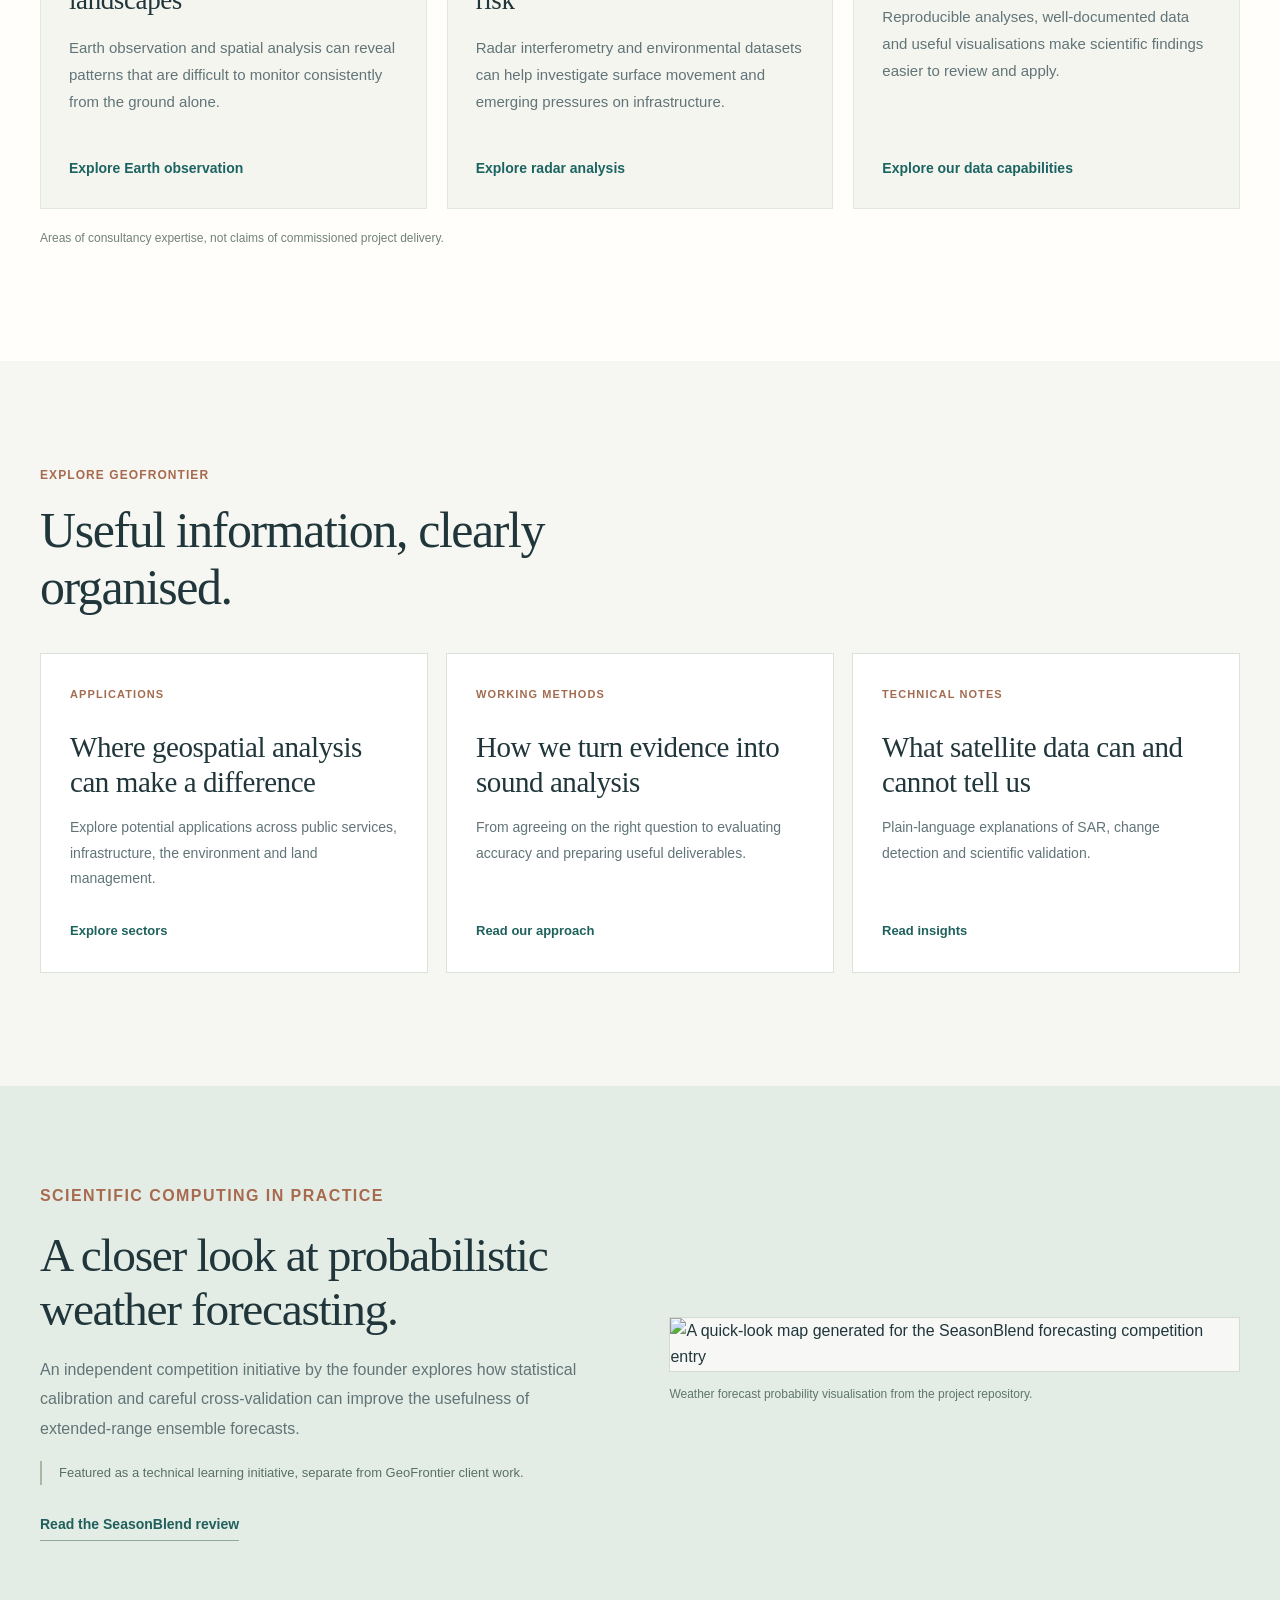
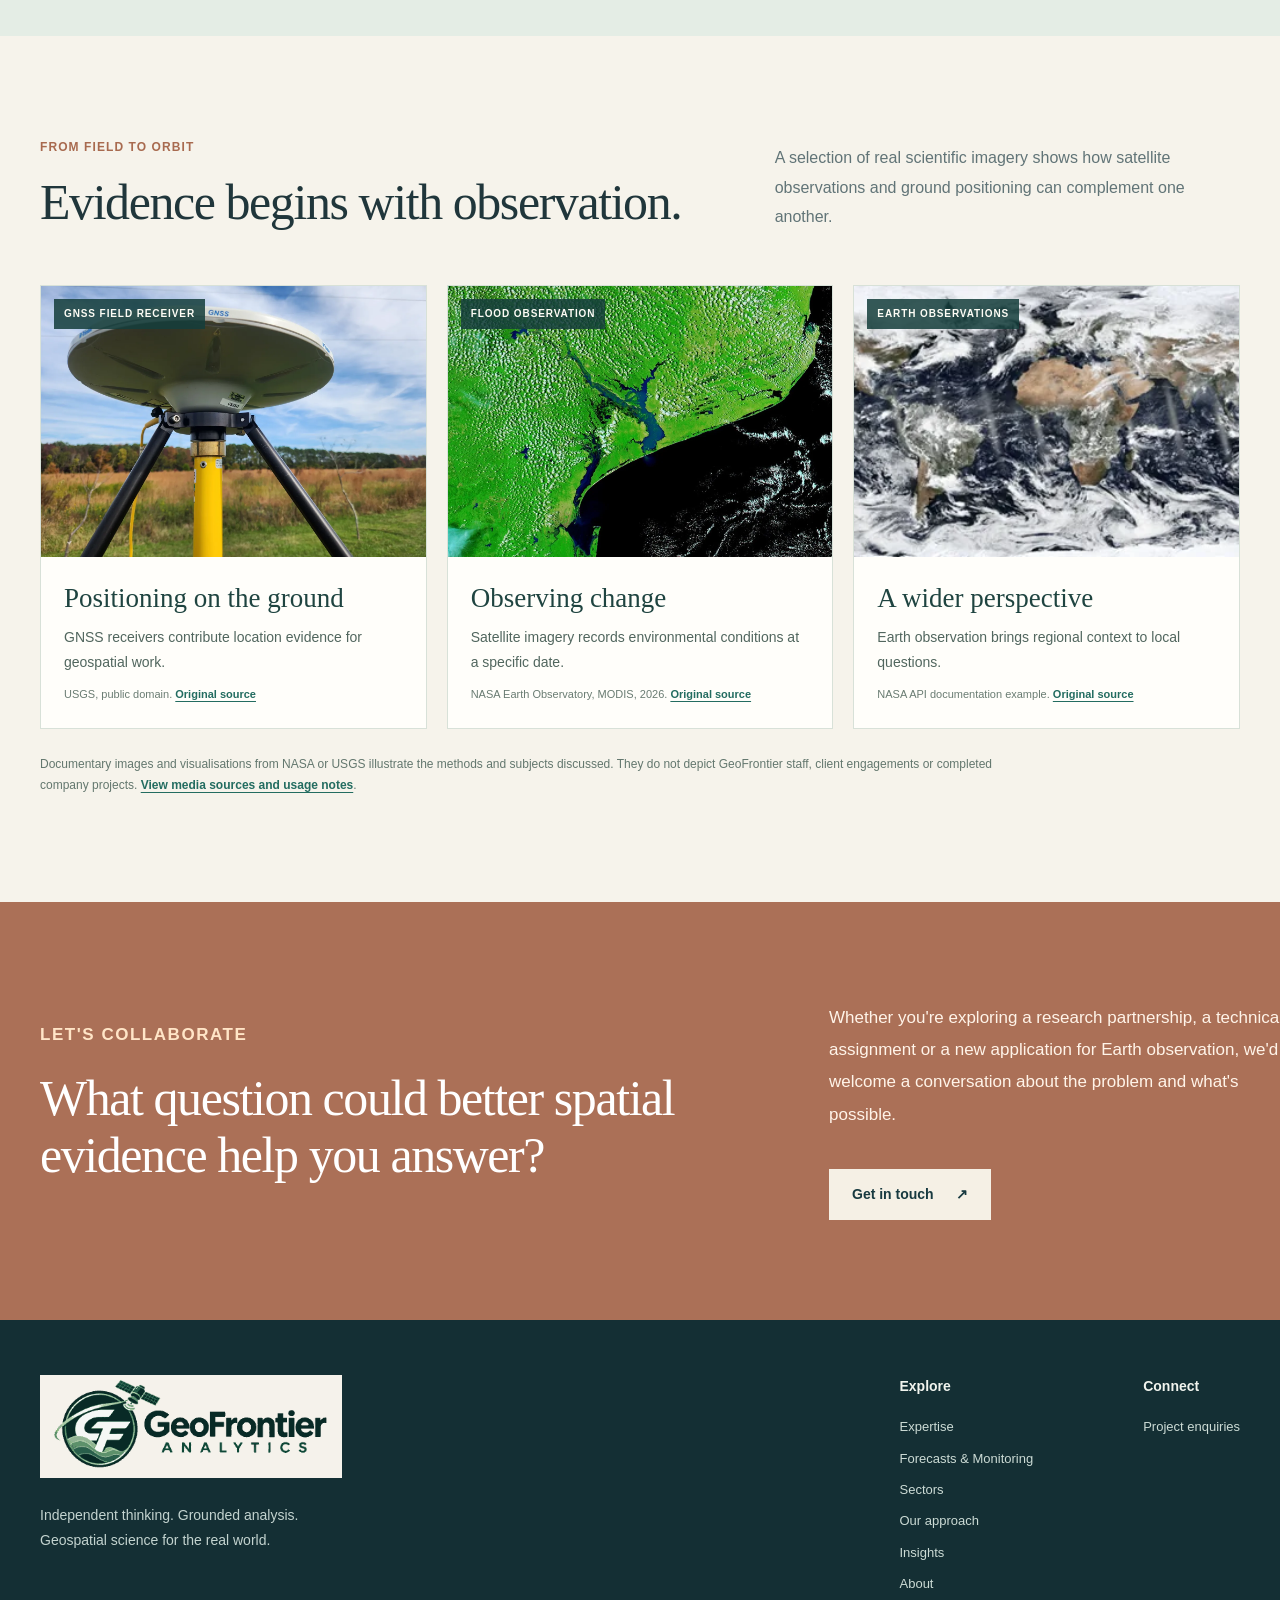
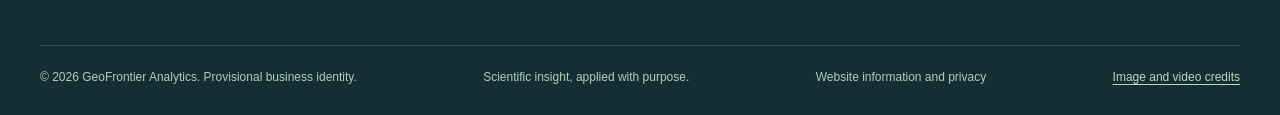
==== commit a582f0bc: "Link documentary media credits from index.html" ====
--- a/index.html
+++ b/index.html
@@ -24,4 +24,4 @@
 <article class="focus-panel"><div class="focus-visual focus-visual-data"><span class="focus-label">Scientific computing</span></div><div class="focus-body"><h3>Evidence that others can use</h3><p>Reproducible analyses, well-documented data and useful visualisations make scientific findings easier to review and apply.</p><a href="services.html#data">Explore our data capabilities</a></div></article>
 </div><p class="focus-note">Areas of consultancy expertise, not claims of commissioned project delivery.</p></div></section><section class="editorial-links"><div class="shell"><div class="editorial-head"><p class="section-label">Explore GeoFrontier</p><h2>Useful information, clearly organised.</h2></div><div class="editorial-tiles"><a href="sectors.html"><span>Applications</span><h3>Where geospatial analysis can make a difference</h3><p>Explore potential applications across public services, infrastructure, the environment and land management.</p><span class="tile-read">Explore sectors</span></a><a href="approach.html"><span>Working methods</span><h3>How we turn evidence into sound analysis</h3><p>From agreeing on the right question to evaluating accuracy and preparing useful deliverables.</p><span class="tile-read">Read our approach</span></a><a href="insights.html"><span>Technical notes</span><h3>What satellite data can and cannot tell us</h3><p>Plain-language explanations of SAR, change detection and scientific validation.</p><span class="tile-read">Read insights</span></a></div></div></section><section class="home-forecast"><div class="shell home-forecast-grid"><div><p class="section-label">Scientific computing in practice</p><h2>A closer look at probabilistic weather forecasting.</h2><p>An independent competition initiative by the founder explores how statistical calibration and careful cross-validation can improve the usefulness of extended-range ensemble forecasts.</p><p class="home-forecast-note">Featured as a technical learning initiative, separate from GeoFrontier client work.</p><a class="inline-link" href="forecasting.html">Read the SeasonBlend review</a></div><figure><img src="https://raw.githubusercontent.com/STEPHEN-NYARANGA/s2s-postprocessing-ecmwf/main/results/20261119/quicklook_20261119.png" loading="lazy" alt="A quick-look map generated for the SeasonBlend forecasting competition entry"><figcaption>Weather forecast probability visualisation from the project repository.</figcaption></figure></div></section><section class="visual-evidence" id="field-and-orbit"><div class="shell"><div class="visual-evidence-head"><div><p class="section-label">From field to orbit</p><h2>Evidence begins with observation.</h2></div><p>A selection of real scientific imagery shows how satellite observations and ground positioning can complement one another.</p></div><div class="source-visual-grid"><figure class="source-visual-card"><div class="source-media"><img src="assets/media/gnss-receiver.webp" loading="lazy" decoding="async" alt="GNSS receiver mounted on a geodetic field tripod"><span class="source-media-tag">GNSS field receiver</span></div><figcaption><strong>Positioning on the ground</strong><span>GNSS receivers contribute location evidence for geospatial work.</span><small>USGS, public domain. <a href="https://www.usgs.gov/media/images/gnss-receiver-monitoring-land-motion" target="_blank" rel="noopener noreferrer">Original source</a></small></figcaption></figure>
 <figure class="source-visual-card"><div class="source-media"><img src="assets/media/mozambique-flood-2026.webp" loading="lazy" decoding="async" alt="NASA false-colour MODIS observation of flooding in southern Mozambique in January 2026"><span class="source-media-tag">Flood observation</span></div><figcaption><strong>Observing change</strong><span>Satellite imagery records environmental conditions at a specific date.</span><small>NASA Earth Observatory, MODIS, 2026. <a href="https://science.nasa.gov/earth/earth-observatory/floods-inundate-southern-mozambique/" target="_blank" rel="noopener noreferrer">Original source</a></small></figcaption></figure>
-<figure class="source-visual-card"><div class="source-media"><img src="assets/media/suomi-npp.webp" loading="lazy" decoding="async" alt="NASA global Suomi NPP satellite imagery example"><span class="source-media-tag">Earth observations</span></div><figcaption><strong>A wider perspective</strong><span>Earth observation brings regional context to local questions.</span><small>NASA API documentation example. <a href="https://github.com/nasa/api-docs" target="_blank" rel="noopener noreferrer">Original source</a></small></figcaption></figure></div><p class="visual-evidence-note">Documentary images and visualisations from NASA or USGS illustrate the methods and subjects discussed. They do not depict GeoFrontier staff, client engagements or completed company projects. <a href="media-credits.html">View media sources and usage notes</a>.</p></div></section><section class="closing-section"><div class="shell closing-grid"><div><p class="section-label">Let's collaborate</p><h2>What question could better spatial evidence help you answer?</h2></div><div><p>Whether you're exploring a research partnership, a technical assignment or a new application for Earth observation, we'd welcome a conversation about the problem and what's possible.</p><a class="btn btn-light" href="contact.html">Get in touch <span>↗</span></a></div></div></section></main><footer class="site-footer"><div class="shell"><div class="footer-upper"><div class="footer-brand"><a href="index.html"><img src="assets/geofrontier-orbital-logo.png?v=5" alt="GeoFrontier Analytics" width="270" height="90" decoding="async"></a><p>Independent thinking. Grounded analysis.<br>Geospatial science for the real world.</p></div><div class="footer-columns"><div><strong>Explore</strong><a href="services.html">Expertise</a><a href="monitoring.html">Forecasts &amp; Monitoring</a><a href="sectors.html">Sectors</a><a href="approach.html">Our approach</a><a href="insights.html">Insights</a><a href="about.html">About</a></div><div><strong>Connect</strong><a href="contact.html">Project enquiries</a></div></div></div><div class="footer-bottom"><span>© <span data-year>2026</span> GeoFrontier Analytics. Provisional business identity.</span><span>Scientific insight, applied with purpose.</span><a class="footer-privacy" href="privacy.html">Website information and privacy</a></div></div></footer></body></html>+<figure class="source-visual-card"><div class="source-media"><img src="assets/media/suomi-npp.webp" loading="lazy" decoding="async" alt="NASA global Suomi NPP satellite imagery example"><span class="source-media-tag">Earth observations</span></div><figcaption><strong>A wider perspective</strong><span>Earth observation brings regional context to local questions.</span><small>NASA API documentation example. <a href="https://github.com/nasa/api-docs" target="_blank" rel="noopener noreferrer">Original source</a></small></figcaption></figure></div><p class="visual-evidence-note">Documentary images and visualisations from NASA or USGS illustrate the methods and subjects discussed. They do not depict GeoFrontier staff, client engagements or completed company projects. <a href="media-credits.html">View media sources and usage notes</a>.</p></div></section><section class="closing-section"><div class="shell closing-grid"><div><p class="section-label">Let's collaborate</p><h2>What question could better spatial evidence help you answer?</h2></div><div><p>Whether you're exploring a research partnership, a technical assignment or a new application for Earth observation, we'd welcome a conversation about the problem and what's possible.</p><a class="btn btn-light" href="contact.html">Get in touch <span>↗</span></a></div></div></section></main><footer class="site-footer"><div class="shell"><div class="footer-upper"><div class="footer-brand"><a href="index.html"><img src="assets/geofrontier-orbital-logo.png?v=5" alt="GeoFrontier Analytics" width="270" height="90" decoding="async"></a><p>Independent thinking. Grounded analysis.<br>Geospatial science for the real world.</p></div><div class="footer-columns"><div><strong>Explore</strong><a href="services.html">Expertise</a><a href="monitoring.html">Forecasts &amp; Monitoring</a><a href="sectors.html">Sectors</a><a href="approach.html">Our approach</a><a href="insights.html">Insights</a><a href="about.html">About</a></div><div><strong>Connect</strong><a href="contact.html">Project enquiries</a></div></div></div><div class="footer-bottom"><span>© <span data-year>2026</span> GeoFrontier Analytics. Provisional business identity.</span><span>Scientific insight, applied with purpose.</span><a class="footer-privacy" href="privacy.html">Website information and privacy</a><a class="footer-media" href="media-credits.html">Image and video credits</a></div></div></footer></body></html>
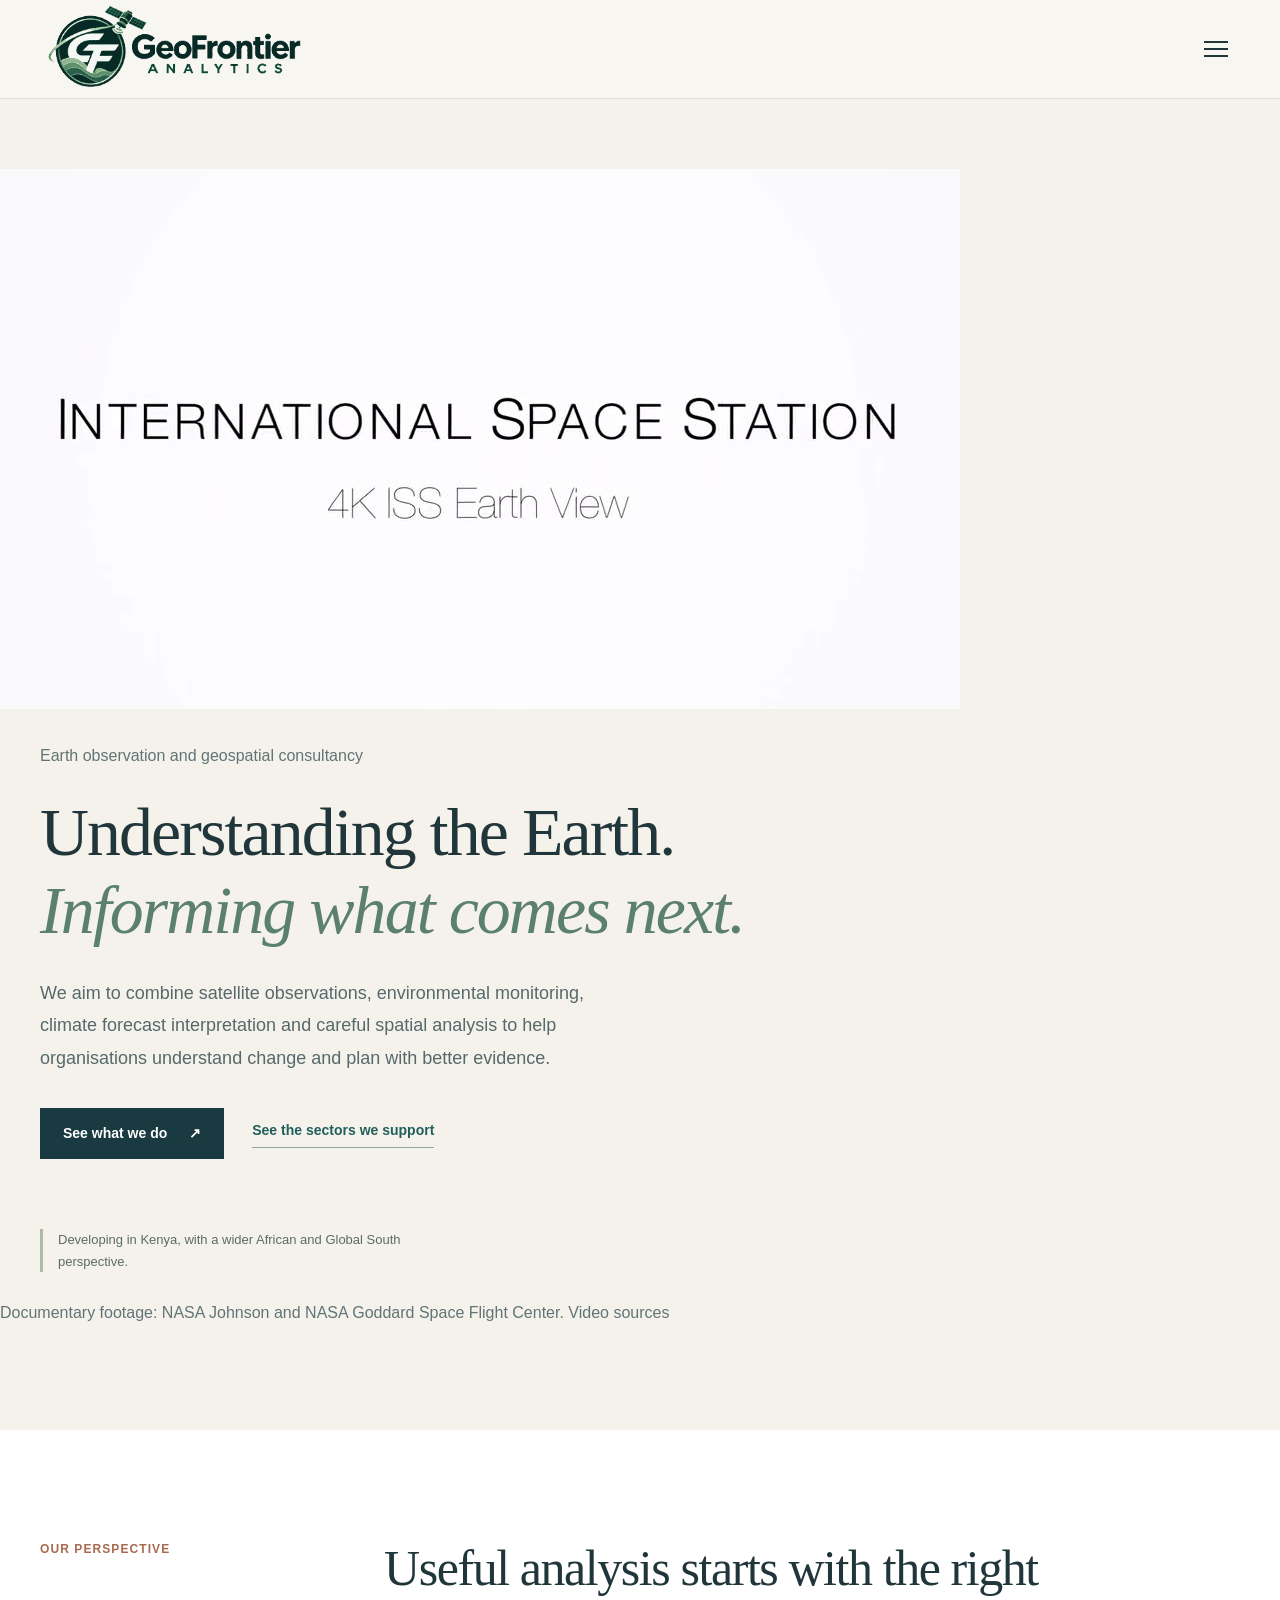
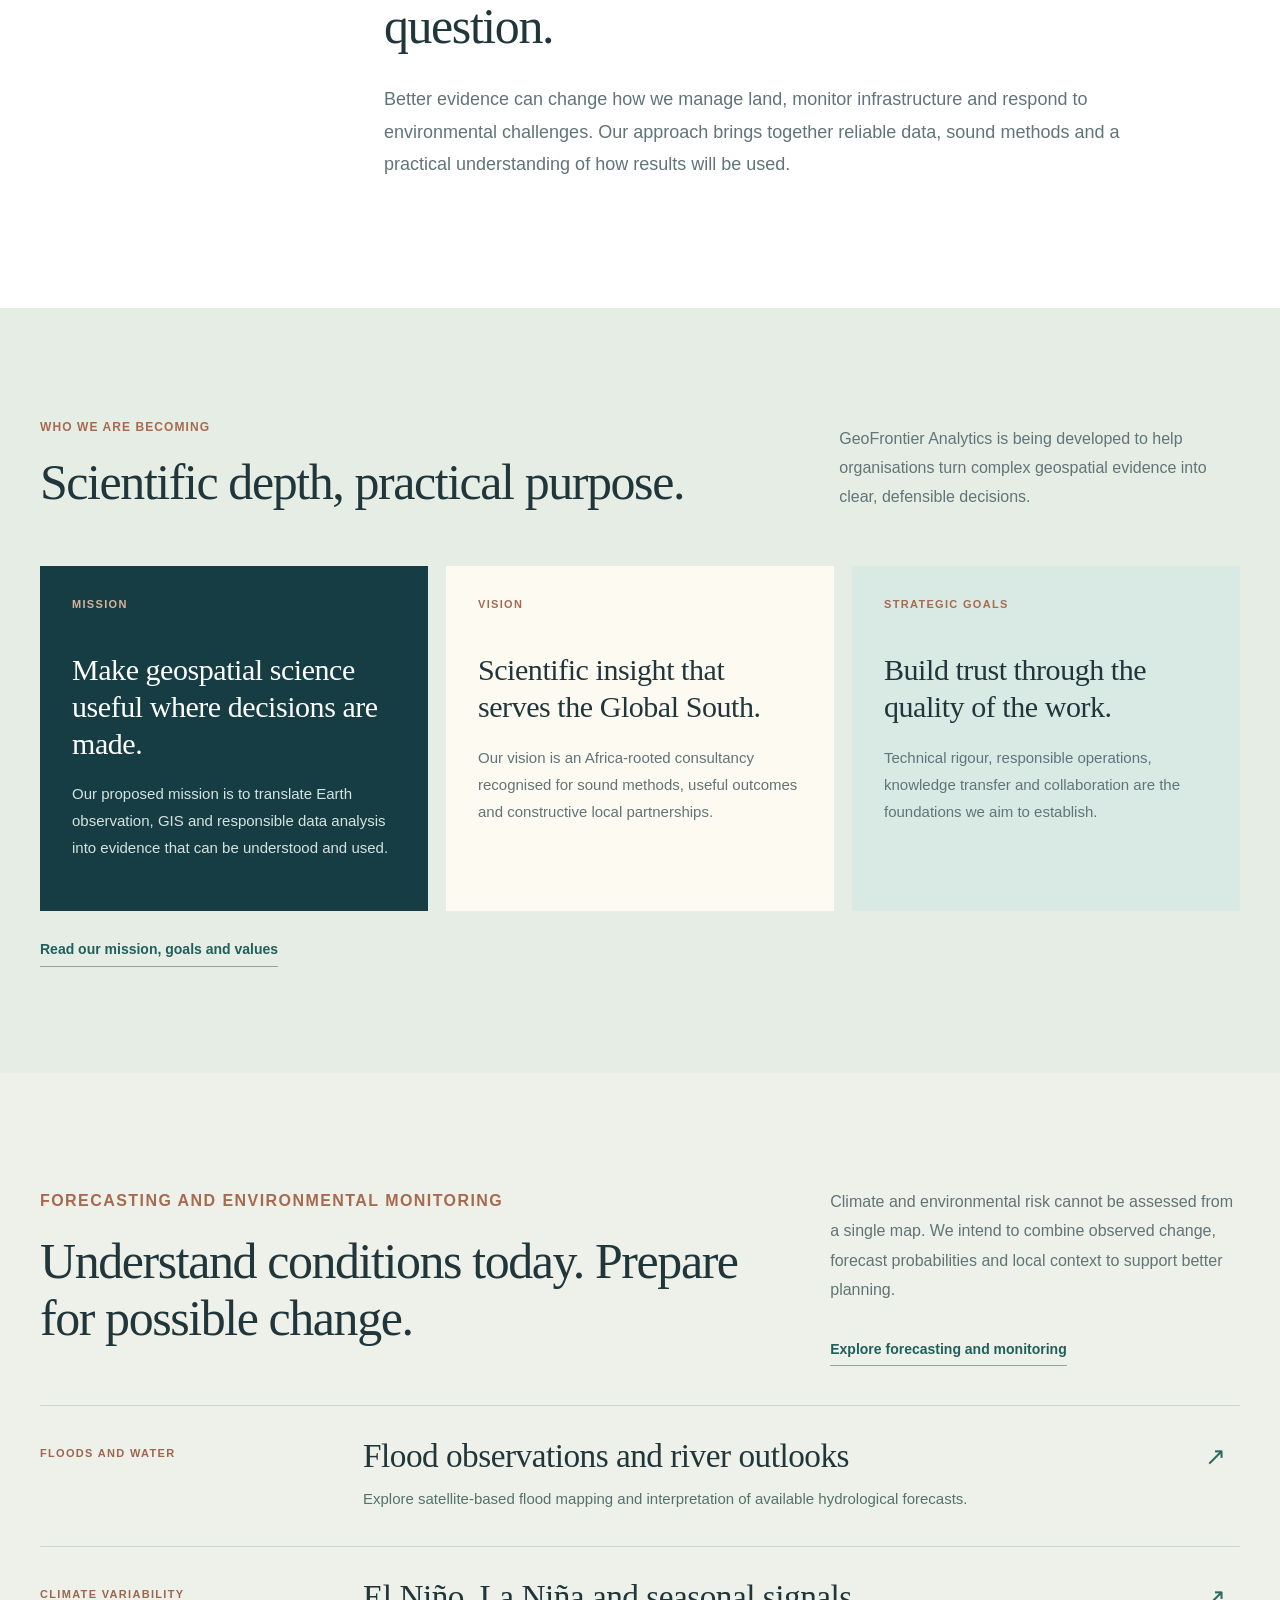
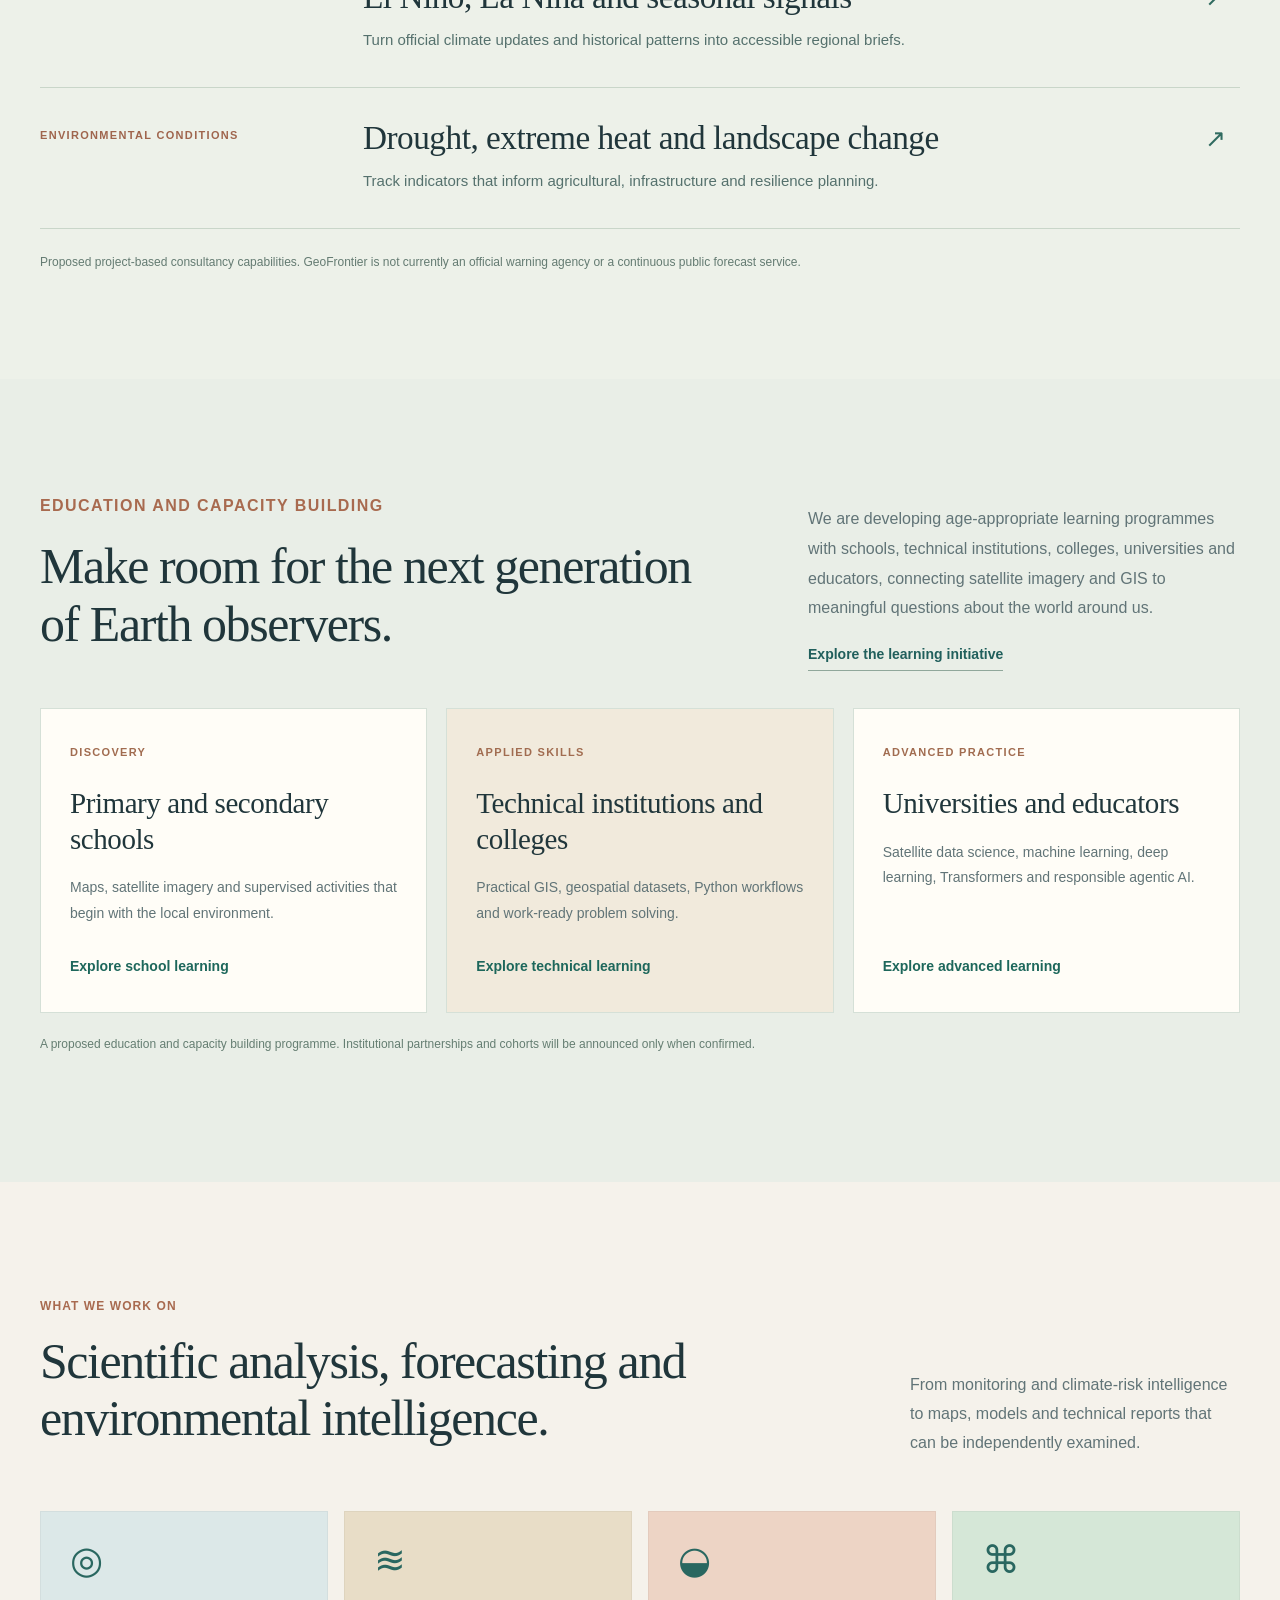
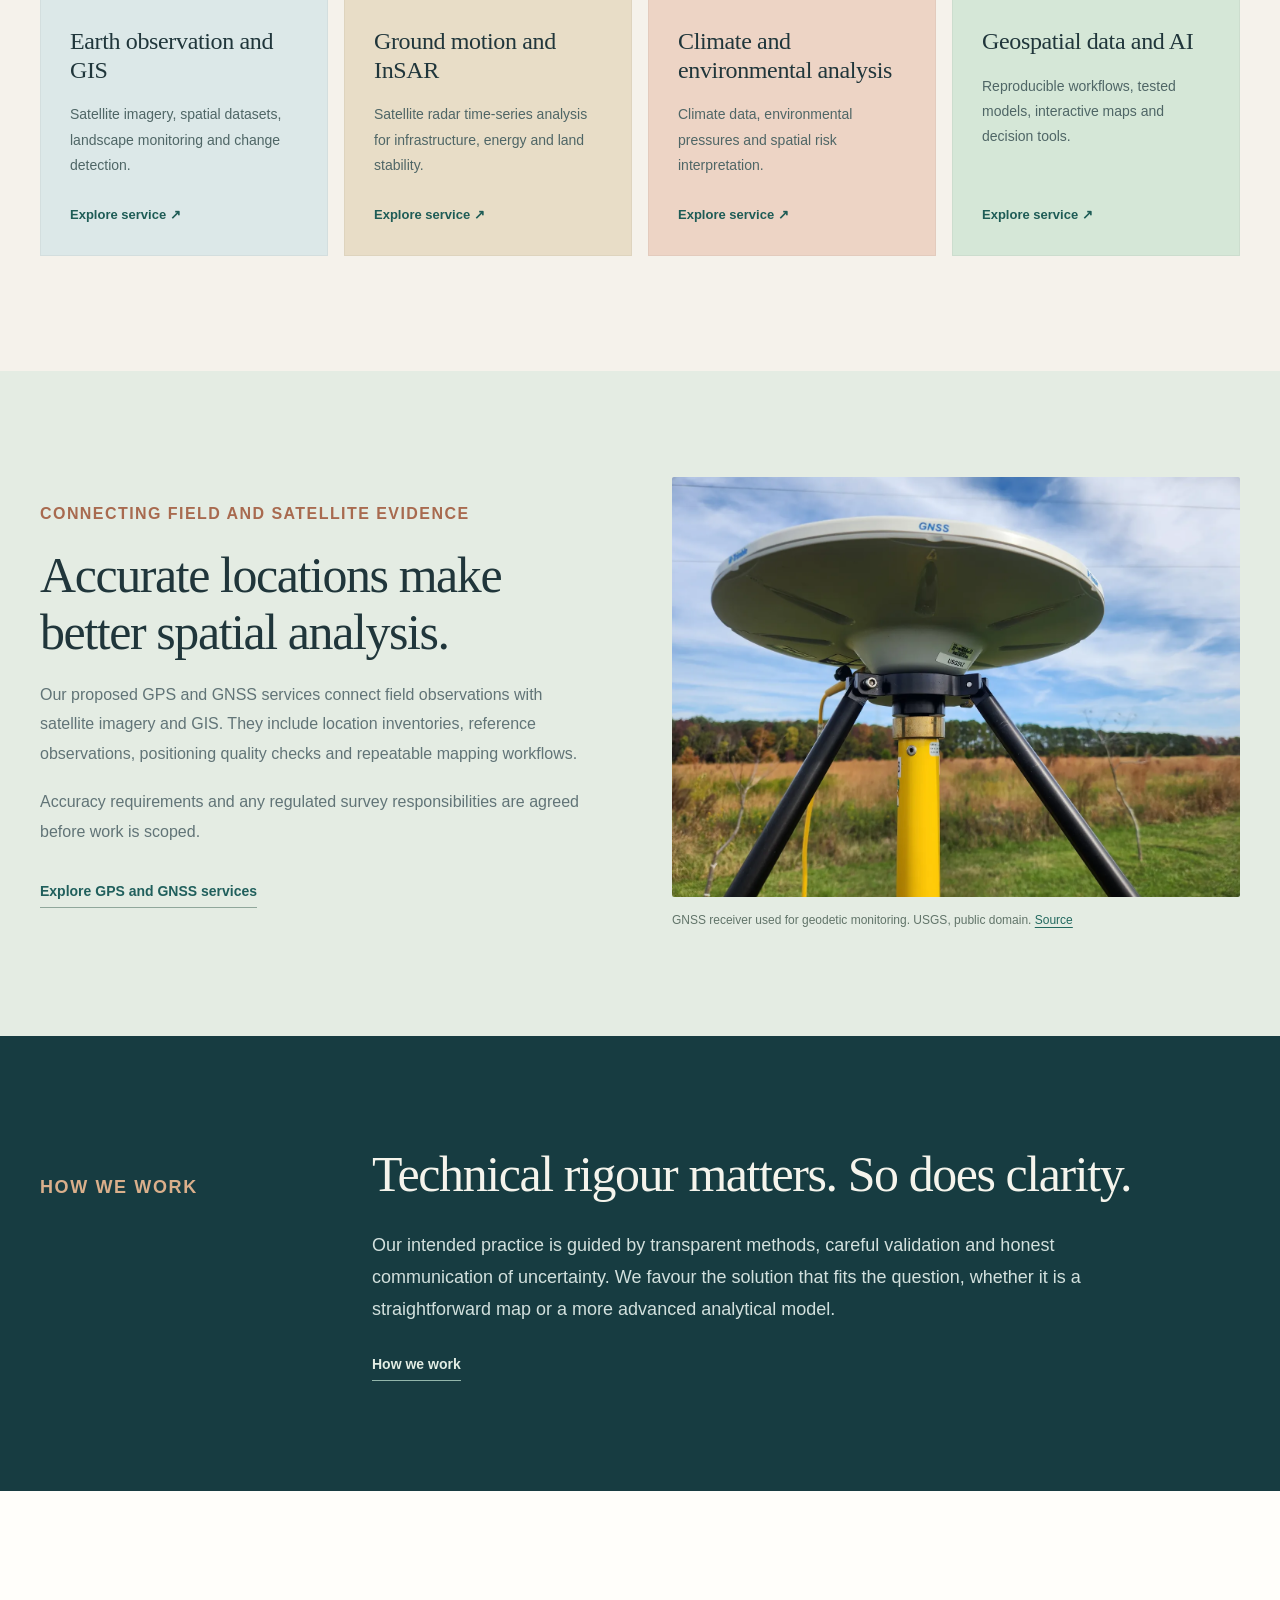
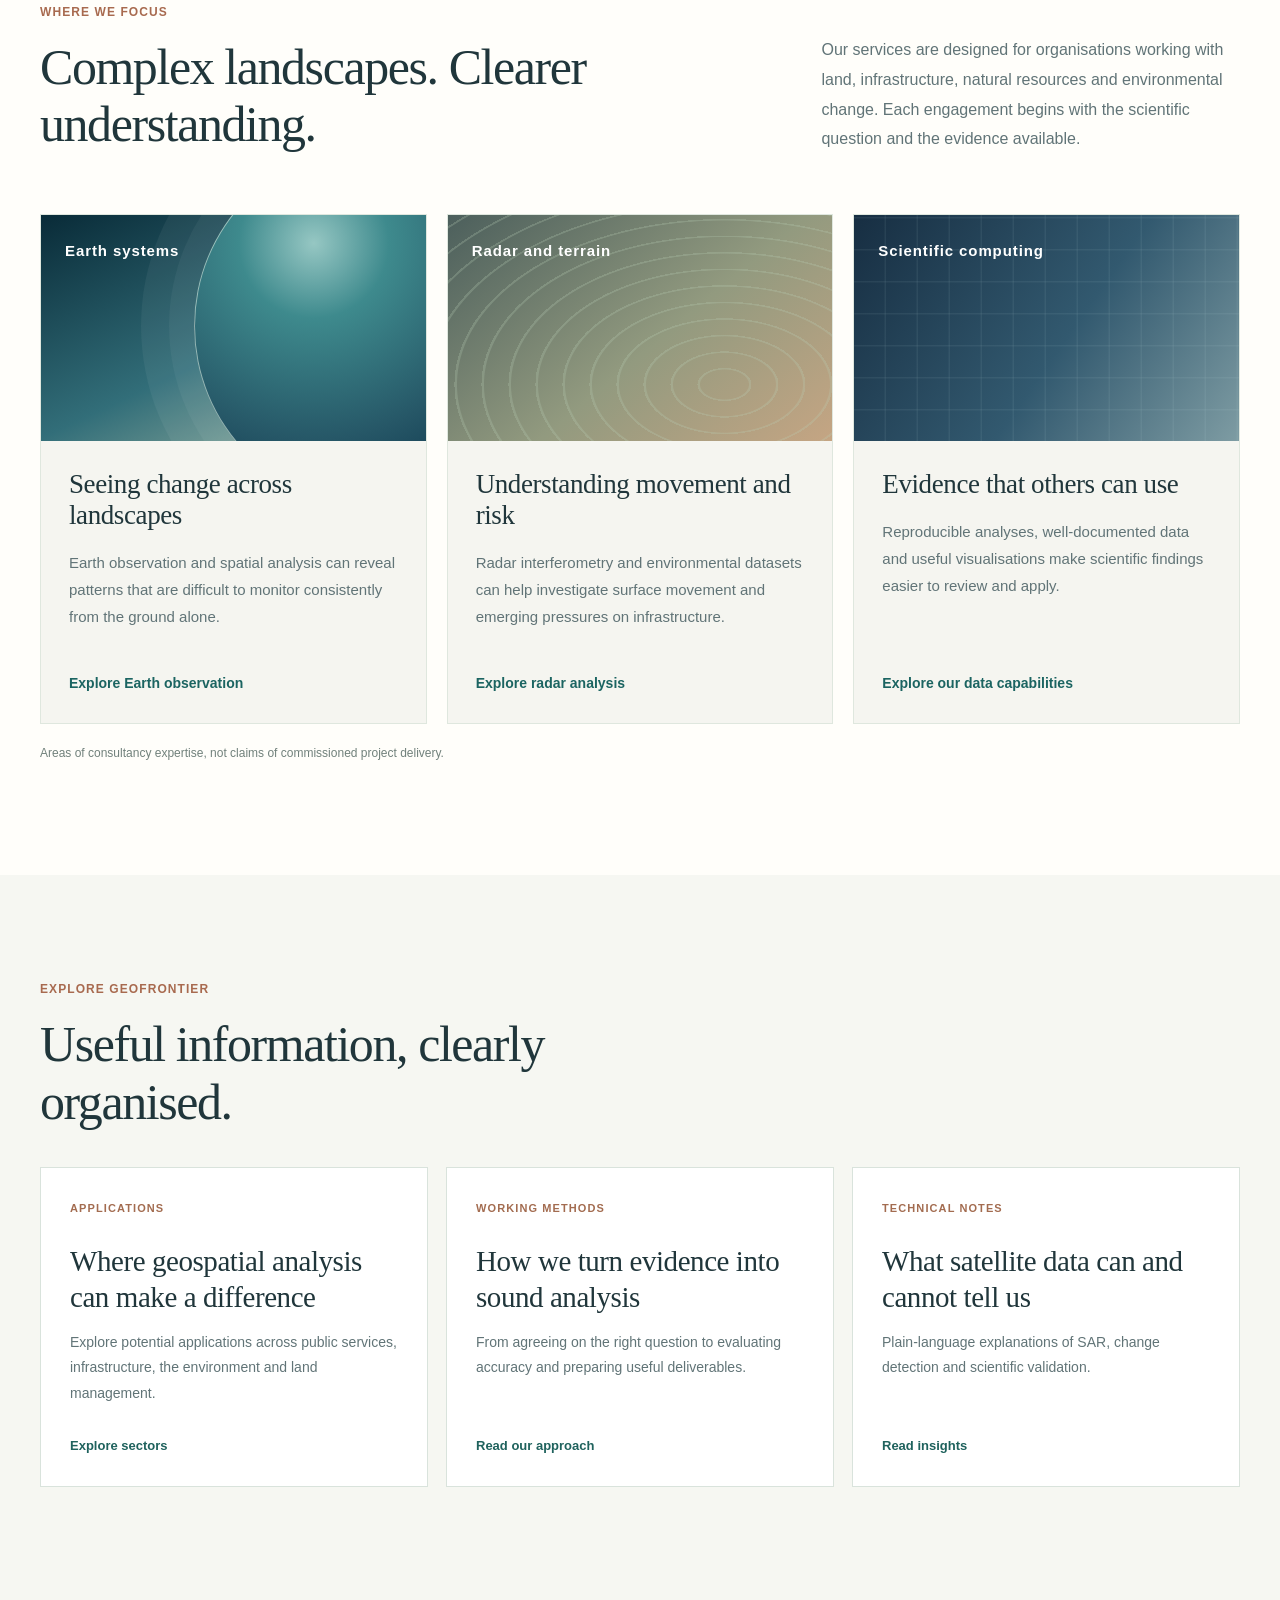
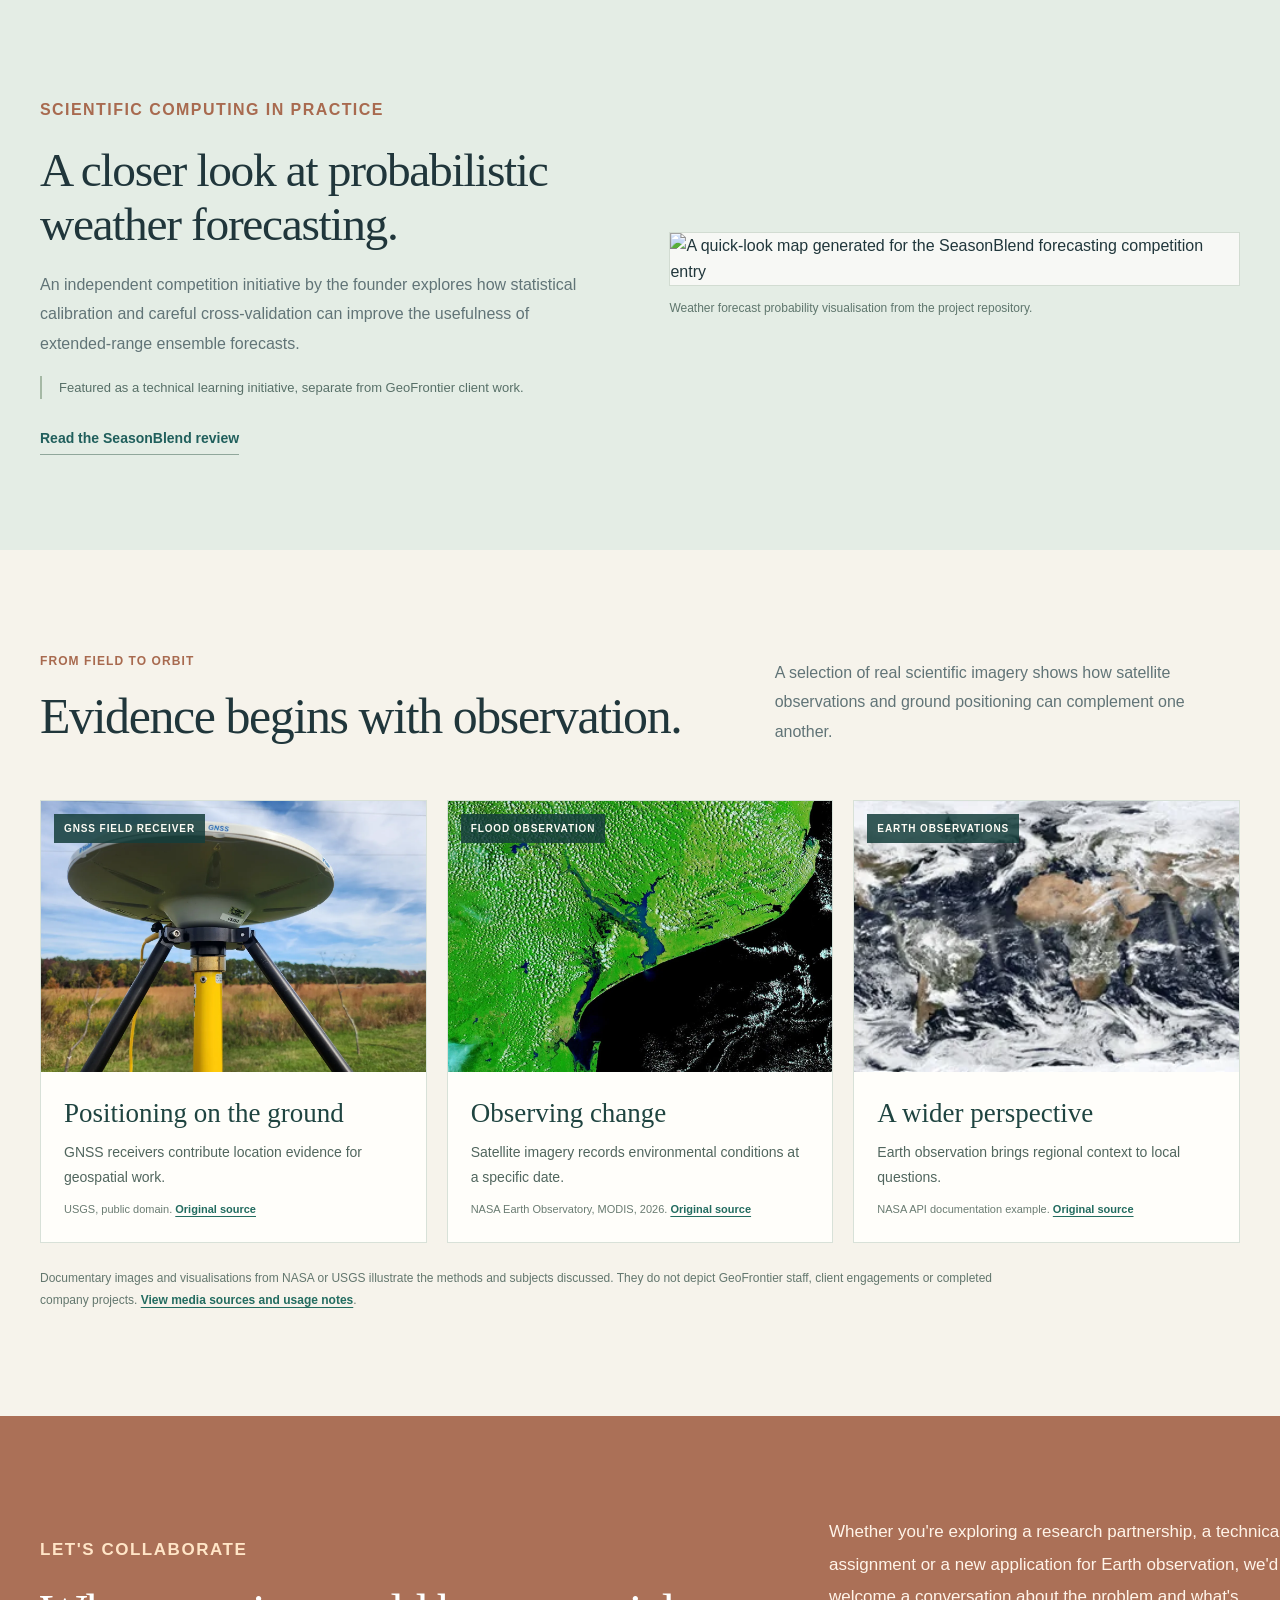
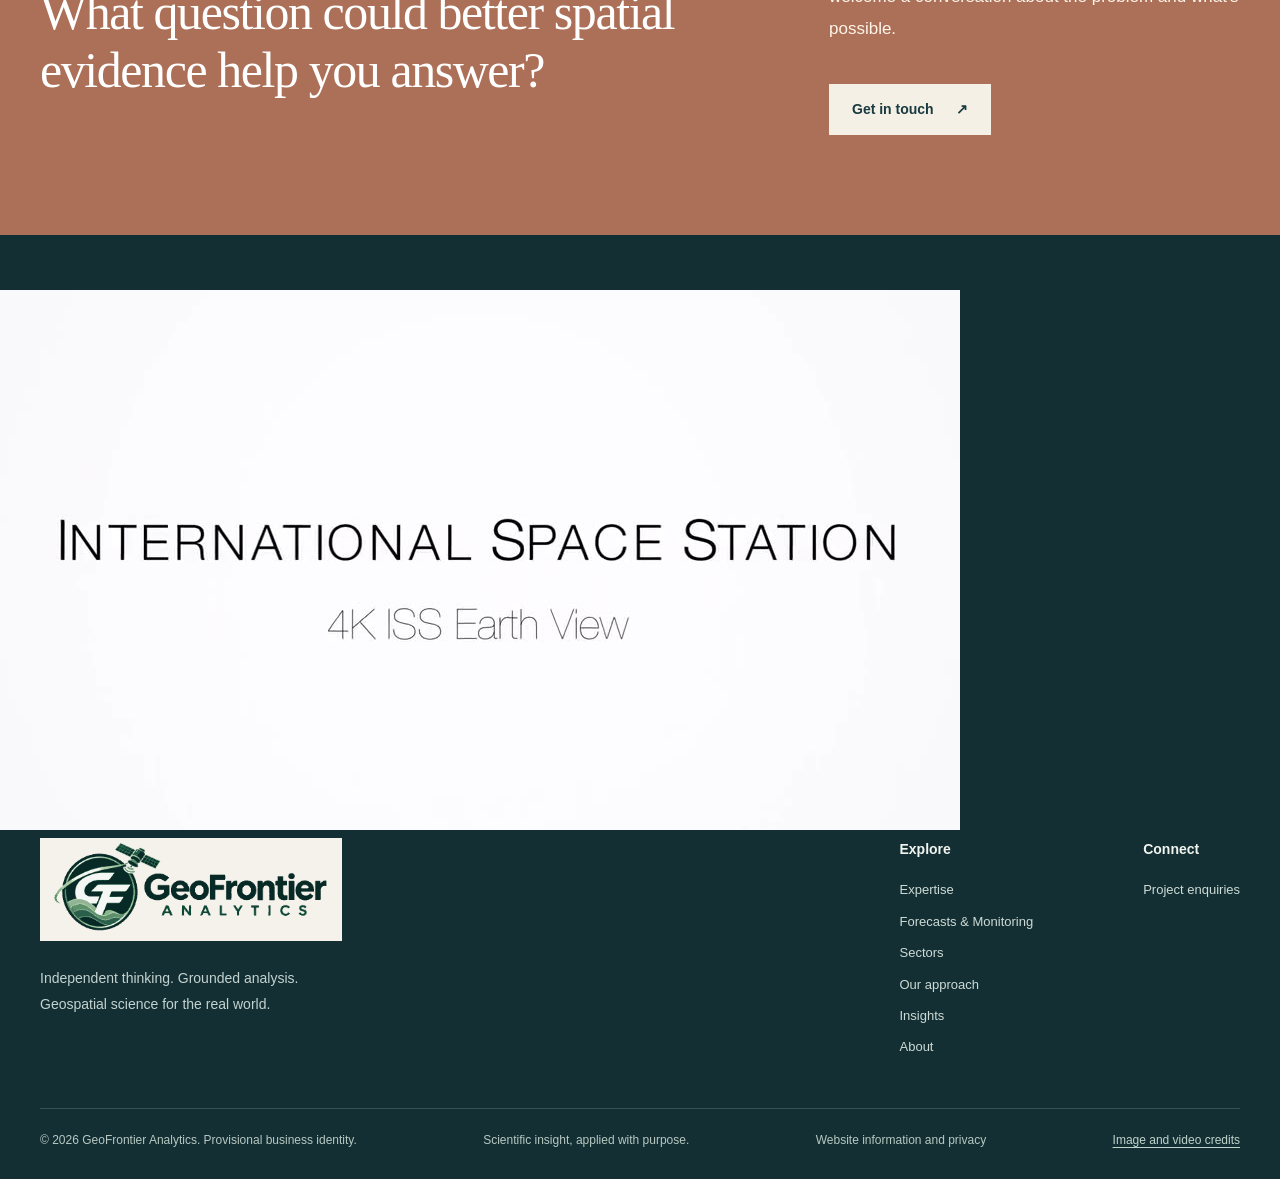
==== commit 56c9c15b: "Put real looping NASA video behind fixed hero and footer text on index.html" ====
--- a/index.html
+++ b/index.html
@@ -1,5 +1,5 @@
 <!DOCTYPE html><html lang="en"><head><meta charset="utf-8"><meta name="viewport" content="width=device-width,initial-scale=1"><title>GeoFrontier Analytics | Earth Observation &amp; Scientific Consultancy</title><meta name="description" content="GeoFrontier Analytics is developing a geospatial scientific consultancy and education programme spanning Earth observation, GNSS field mapping, environmental monitoring, GIS, AI and technical capacity building."><meta name="theme-color" content="#f5f3ed"><link rel="icon" type="image/svg+xml" href="assets/favicon.svg"><link rel="stylesheet" href="css/site-v2.css"><script src="js/site-v2.js" defer></script></head><body><a href="#main" class="skip-link">Skip to content</a><header class="site-header"><div class="shell header-content"><a class="site-brand" href="index.html" aria-label="GeoFrontier Analytics home"><img src="assets/geofrontier-orbital-logo.png?v=5" alt="GeoFrontier Analytics" width="270" height="90" decoding="async"></a><button class="menu-toggle" type="button" aria-controls="site-nav" aria-expanded="false" aria-label="Open menu"><span></span><span></span><span></span></button><nav class="site-nav" id="site-nav" aria-label="Main navigation"><a href="index.html" aria-current="page">Home</a><a href="services.html">Expertise</a><a href="monitoring.html">Forecasts &amp; Monitoring</a><a href="education.html">Education</a><a href="sectors.html">Sectors</a><a href="approach.html">Our approach</a><a href="insights.html">Insights</a><a href="about.html">About</a><a href="contact.html">Contact</a></nav><a class="header-contact" href="contact.html">Discuss a project <span aria-hidden="true">↗</span></a></div></header><main id="main">
-<section class="hero"><div class="shell hero-grid"><div class="hero-copy"><p class="eyebrow">Earth observation and geospatial consultancy</p><h1>Understanding the Earth. <em>Informing what comes next.</em></h1><p class="hero-intro">We aim to combine satellite observations, environmental monitoring, climate forecast interpretation and careful spatial analysis to help organisations understand change and plan with better evidence.</p><div class="hero-actions"><a class="btn btn-dark" href="services.html">See what we do <span>↗</span></a><a class="inline-link" href="sectors.html">See the sectors we support</a></div><div class="hero-context">Developing in Kenya, with a wider African and Global South perspective.</div></div><figure class="hero-image"><img src="https://upload.wikimedia.org/wikipedia/commons/thumb/d/dd/EarthOverAfrica.jpg/1280px-EarthOverAfrica.jpg" alt="A photograph of Earth showing Africa, taken by the Apollo 17 crew" fetchpriority="high"><figcaption>Apollo 17 Earth photograph. NASA, public domain. <a href="https://commons.wikimedia.org/wiki/File:EarthOverAfrica.jpg" target="_blank" rel="noopener">Image source</a>.</figcaption></figure></div></section>
+<section class="hero geofrontier-video-hero"><div class="geofrontier-video-media geofrontier-hero-media" aria-hidden="true"><video class="geofrontier-bg-video" autoplay muted loop playsinline preload="metadata" tabindex="-1" poster="assets/media/geofrontier-home-reel-poster.jpg"><source src="assets/media/geofrontier-home-reel.mp4" type="video/mp4"></video></div><div class="geofrontier-video-shade" aria-hidden="true"></div><div class="shell geofrontier-video-hero-inner"><div class="hero-copy"><p class="eyebrow">Earth observation and geospatial consultancy</p><h1>Understanding the Earth. <em>Informing what comes next.</em></h1><p class="hero-intro">We aim to combine satellite observations, environmental monitoring, climate forecast interpretation and careful spatial analysis to help organisations understand change and plan with better evidence.</p><div class="hero-actions"><a class="btn btn-dark" href="services.html">See what we do <span>↗</span></a><a class="inline-link" href="sectors.html">See the sectors we support</a></div><div class="hero-context">Developing in Kenya, with a wider African and Global South perspective.</div></div></div><p class="geofrontier-video-attribution">Documentary footage: NASA Johnson and NASA Goddard Space Flight Center. <a href="media-credits.html#background-video" aria-label="Credits for NASA video background">Video sources</a></p></section>
 <section class="intro-section"><div class="shell intro-grid"><p class="section-label">Our perspective</p><div><h2>Useful analysis starts with the right question.</h2><p>Better evidence can change how we manage land, monitor infrastructure and respond to environmental challenges. Our approach brings together reliable data, sound methods and a practical understanding of how results will be used.</p></div></div></section><section class="identity-section"><div class="shell"><div class="identity-heading"><div><p class="section-label">Who we are becoming</p><h2>Scientific depth, practical purpose.</h2></div><p>GeoFrontier Analytics is being developed to help organisations turn complex geospatial evidence into clear, defensible decisions.</p></div><div class="identity-grid">
 <article><p class="identity-kicker">Mission</p><h3>Make geospatial science useful where decisions are made.</h3><p>Our proposed mission is to translate Earth observation, GIS and responsible data analysis into evidence that can be understood and used.</p></article>
 <article><p class="identity-kicker">Vision</p><h3>Scientific insight that serves the Global South.</h3><p>Our vision is an Africa-rooted consultancy recognised for sound methods, useful outcomes and constructive local partnerships.</p></article>
@@ -24,4 +24,4 @@
 <article class="focus-panel"><div class="focus-visual focus-visual-data"><span class="focus-label">Scientific computing</span></div><div class="focus-body"><h3>Evidence that others can use</h3><p>Reproducible analyses, well-documented data and useful visualisations make scientific findings easier to review and apply.</p><a href="services.html#data">Explore our data capabilities</a></div></article>
 </div><p class="focus-note">Areas of consultancy expertise, not claims of commissioned project delivery.</p></div></section><section class="editorial-links"><div class="shell"><div class="editorial-head"><p class="section-label">Explore GeoFrontier</p><h2>Useful information, clearly organised.</h2></div><div class="editorial-tiles"><a href="sectors.html"><span>Applications</span><h3>Where geospatial analysis can make a difference</h3><p>Explore potential applications across public services, infrastructure, the environment and land management.</p><span class="tile-read">Explore sectors</span></a><a href="approach.html"><span>Working methods</span><h3>How we turn evidence into sound analysis</h3><p>From agreeing on the right question to evaluating accuracy and preparing useful deliverables.</p><span class="tile-read">Read our approach</span></a><a href="insights.html"><span>Technical notes</span><h3>What satellite data can and cannot tell us</h3><p>Plain-language explanations of SAR, change detection and scientific validation.</p><span class="tile-read">Read insights</span></a></div></div></section><section class="home-forecast"><div class="shell home-forecast-grid"><div><p class="section-label">Scientific computing in practice</p><h2>A closer look at probabilistic weather forecasting.</h2><p>An independent competition initiative by the founder explores how statistical calibration and careful cross-validation can improve the usefulness of extended-range ensemble forecasts.</p><p class="home-forecast-note">Featured as a technical learning initiative, separate from GeoFrontier client work.</p><a class="inline-link" href="forecasting.html">Read the SeasonBlend review</a></div><figure><img src="https://raw.githubusercontent.com/STEPHEN-NYARANGA/s2s-postprocessing-ecmwf/main/results/20261119/quicklook_20261119.png" loading="lazy" alt="A quick-look map generated for the SeasonBlend forecasting competition entry"><figcaption>Weather forecast probability visualisation from the project repository.</figcaption></figure></div></section><section class="visual-evidence" id="field-and-orbit"><div class="shell"><div class="visual-evidence-head"><div><p class="section-label">From field to orbit</p><h2>Evidence begins with observation.</h2></div><p>A selection of real scientific imagery shows how satellite observations and ground positioning can complement one another.</p></div><div class="source-visual-grid"><figure class="source-visual-card"><div class="source-media"><img src="assets/media/gnss-receiver.webp" loading="lazy" decoding="async" alt="GNSS receiver mounted on a geodetic field tripod"><span class="source-media-tag">GNSS field receiver</span></div><figcaption><strong>Positioning on the ground</strong><span>GNSS receivers contribute location evidence for geospatial work.</span><small>USGS, public domain. <a href="https://www.usgs.gov/media/images/gnss-receiver-monitoring-land-motion" target="_blank" rel="noopener noreferrer">Original source</a></small></figcaption></figure>
 <figure class="source-visual-card"><div class="source-media"><img src="assets/media/mozambique-flood-2026.webp" loading="lazy" decoding="async" alt="NASA false-colour MODIS observation of flooding in southern Mozambique in January 2026"><span class="source-media-tag">Flood observation</span></div><figcaption><strong>Observing change</strong><span>Satellite imagery records environmental conditions at a specific date.</span><small>NASA Earth Observatory, MODIS, 2026. <a href="https://science.nasa.gov/earth/earth-observatory/floods-inundate-southern-mozambique/" target="_blank" rel="noopener noreferrer">Original source</a></small></figcaption></figure>
-<figure class="source-visual-card"><div class="source-media"><img src="assets/media/suomi-npp.webp" loading="lazy" decoding="async" alt="NASA global Suomi NPP satellite imagery example"><span class="source-media-tag">Earth observations</span></div><figcaption><strong>A wider perspective</strong><span>Earth observation brings regional context to local questions.</span><small>NASA API documentation example. <a href="https://github.com/nasa/api-docs" target="_blank" rel="noopener noreferrer">Original source</a></small></figcaption></figure></div><p class="visual-evidence-note">Documentary images and visualisations from NASA or USGS illustrate the methods and subjects discussed. They do not depict GeoFrontier staff, client engagements or completed company projects. <a href="media-credits.html">View media sources and usage notes</a>.</p></div></section><section class="closing-section"><div class="shell closing-grid"><div><p class="section-label">Let's collaborate</p><h2>What question could better spatial evidence help you answer?</h2></div><div><p>Whether you're exploring a research partnership, a technical assignment or a new application for Earth observation, we'd welcome a conversation about the problem and what's possible.</p><a class="btn btn-light" href="contact.html">Get in touch <span>↗</span></a></div></div></section></main><footer class="site-footer"><div class="shell"><div class="footer-upper"><div class="footer-brand"><a href="index.html"><img src="assets/geofrontier-orbital-logo.png?v=5" alt="GeoFrontier Analytics" width="270" height="90" decoding="async"></a><p>Independent thinking. Grounded analysis.<br>Geospatial science for the real world.</p></div><div class="footer-columns"><div><strong>Explore</strong><a href="services.html">Expertise</a><a href="monitoring.html">Forecasts &amp; Monitoring</a><a href="sectors.html">Sectors</a><a href="approach.html">Our approach</a><a href="insights.html">Insights</a><a href="about.html">About</a></div><div><strong>Connect</strong><a href="contact.html">Project enquiries</a></div></div></div><div class="footer-bottom"><span>© <span data-year>2026</span> GeoFrontier Analytics. Provisional business identity.</span><span>Scientific insight, applied with purpose.</span><a class="footer-privacy" href="privacy.html">Website information and privacy</a><a class="footer-media" href="media-credits.html">Image and video credits</a></div></div></footer></body></html>+<figure class="source-visual-card"><div class="source-media"><img src="assets/media/suomi-npp.webp" loading="lazy" decoding="async" alt="NASA global Suomi NPP satellite imagery example"><span class="source-media-tag">Earth observations</span></div><figcaption><strong>A wider perspective</strong><span>Earth observation brings regional context to local questions.</span><small>NASA API documentation example. <a href="https://github.com/nasa/api-docs" target="_blank" rel="noopener noreferrer">Original source</a></small></figcaption></figure></div><p class="visual-evidence-note">Documentary images and visualisations from NASA or USGS illustrate the methods and subjects discussed. They do not depict GeoFrontier staff, client engagements or completed company projects. <a href="media-credits.html">View media sources and usage notes</a>.</p></div></section><section class="closing-section"><div class="shell closing-grid"><div><p class="section-label">Let's collaborate</p><h2>What question could better spatial evidence help you answer?</h2></div><div><p>Whether you're exploring a research partnership, a technical assignment or a new application for Earth observation, we'd welcome a conversation about the problem and what's possible.</p><a class="btn btn-light" href="contact.html">Get in touch <span>↗</span></a></div></div></section></main><footer class="site-footer geofrontier-video-footer"><div class="geofrontier-video-media geofrontier-footer-media" aria-hidden="true"><video class="geofrontier-bg-video" autoplay muted loop playsinline preload="metadata" tabindex="-1" poster="assets/media/geofrontier-home-reel-poster.jpg"><source src="assets/media/geofrontier-home-reel.mp4" type="video/mp4"></video></div><div class="geofrontier-video-shade" aria-hidden="true"></div><div class="shell"><div class="footer-upper"><div class="footer-brand"><a href="index.html"><img src="assets/geofrontier-orbital-logo.png?v=5" alt="GeoFrontier Analytics" width="270" height="90" decoding="async"></a><p>Independent thinking. Grounded analysis.<br>Geospatial science for the real world.</p></div><div class="footer-columns"><div><strong>Explore</strong><a href="services.html">Expertise</a><a href="monitoring.html">Forecasts &amp; Monitoring</a><a href="sectors.html">Sectors</a><a href="approach.html">Our approach</a><a href="insights.html">Insights</a><a href="about.html">About</a></div><div><strong>Connect</strong><a href="contact.html">Project enquiries</a></div></div></div><div class="footer-bottom"><span>© <span data-year>2026</span> GeoFrontier Analytics. Provisional business identity.</span><span>Scientific insight, applied with purpose.</span><a class="footer-privacy" href="privacy.html">Website information and privacy</a><a class="footer-media" href="media-credits.html">Image and video credits</a></div></div></footer></body></html>
--- a/css/site-v2.css
+++ b/css/site-v2.css
@@ -588,3 +588,156 @@
  .source-media img{transition:none}
  .source-visual-card:hover .source-media img{transform:none}
 }
+
+
+/* November 2026 | Documentary background motion
+   Additive only: existing layout, photo, headings, navigation and spacing stay intact.
+   Motion appears only on Home, Expertise, Forecasts & Monitoring and Education.
+   Real NASA and USGS media, already sourced in media-credits.html. */
+.ambient-hero,
+.ambient-page-hero,
+.ambient-footer {
+  position: relative;
+  isolation: isolate;
+  overflow: hidden;
+}
+.ambient-hero::before,
+.ambient-hero::after,
+.ambient-page-hero::before,
+.ambient-page-hero::after,
+.ambient-footer::before,
+.ambient-footer::after {
+  content: "";
+  position: absolute;
+  display: block;
+  pointer-events: none;
+  z-index: 0;
+}
+.ambient-hero > .shell,
+.ambient-page-hero > .shell,
+.ambient-footer > .shell {
+  position: relative;
+  z-index: 1;
+}
+/* The original Apollo 17 photograph and the two-column homepage remain.
+   A gently drifting NASA Earth observation layer sits BEHIND the text. */
+.ambient-hero::before {
+  inset: -22% 38% -22% -12%;
+  background: url("../assets/media/suomi-npp.webp") center / cover no-repeat;
+  opacity: .40;
+  filter: saturate(.6) grayscale(.18) blur(1px);
+  transform-origin: 35% 55%;
+  animation: geofrontier-earth-drift 21s ease-in-out infinite alternate;
+}
+.ambient-hero::after {
+  inset: 0 38% 0 0;
+  background: linear-gradient(90deg,
+    rgba(245,242,235,.68) 0%,
+    rgba(245,242,235,.58) 39%,
+    rgba(245,242,235,.34) 78%,
+    rgba(245,242,235,0) 100%);
+}
+.ambient-hero .hero-copy {
+  position: relative;
+  z-index: 2;
+}
+/* Add very gentle photographic motion to the existing right-hand Earth photo,
+   while keeping its exact size and the NASA attribution overlay. */
+.ambient-hero .hero-image {
+  overflow: hidden;
+  border-radius: 8px 8px 100px 8px;
+}
+.ambient-hero .hero-image img {
+  animation: geofrontier-photo-breathe 20s ease-in-out infinite alternate;
+  transform-origin: center 58%;
+}
+.ambient-hero .hero-image figcaption {
+  z-index: 2;
+}
+/* Three supporting pages use different source photographs, but retain
+   their current hero layout, typography, callout and background palette. */
+.ambient-page-hero::before {
+  inset: -19%;
+  background-position: 50% 44%;
+  background-size: cover;
+  background-repeat: no-repeat;
+  opacity: .42;
+  filter: saturate(.6) contrast(.93);
+  animation: geofrontier-earth-drift 23s ease-in-out infinite alternate;
+}
+.ambient-page-hero::after {
+  inset: 0;
+  background: linear-gradient(90deg,
+    rgba(245,242,235,.78) 0%,
+    rgba(245,242,235,.73) 42%,
+    rgba(245,242,235,.63) 72%,
+    rgba(245,242,235,.56) 100%);
+}
+.ambient-page-hero--services::before {
+  background-image: url("../assets/media/gnss-receiver.webp");
+  background-position: 68% 48%;
+}
+.ambient-page-hero--monitoring::before {
+  background-image: url("../assets/media/mozambique-flood-2026.webp");
+  background-position: 52% 40%;
+}
+.ambient-page-hero--education::before {
+  background-image: url("../assets/media/suomi-npp.webp");
+  background-position: 55% 48%;
+}
+/* Monitoring retains its light green palette; Education its ivory palette. */
+.ambient-page-hero--monitoring::after {
+  background: linear-gradient(90deg,
+    rgba(236,242,233,.82),
+    rgba(236,242,233,.72) 53%,
+    rgba(236,242,233,.62));
+}
+.ambient-page-hero--education::after {
+  background: linear-gradient(90deg,
+    rgba(244,241,233,.82),
+    rgba(244,241,233,.72) 53%,
+    rgba(244,241,233,.62));
+}
+/* The existing footer, logo and links remain, with a slow NASA nighttime
+   lights photograph moving BEHIND them on the selected pages only. */
+.ambient-footer::before {
+  inset: -23% -13%;
+  background: url("../assets/media/nasa-night-lights.webp") 50% 58% / cover no-repeat;
+  opacity: .39;
+  filter: saturate(.55) contrast(.96);
+  animation: geofrontier-footer-drift 30s ease-in-out infinite alternate;
+}
+.ambient-footer::after {
+  inset: 0;
+  background: linear-gradient(100deg,
+    rgba(20,47,52,.68) 0%,
+    rgba(20,47,52,.58) 48%,
+    rgba(20,47,52,.69) 100%);
+}
+@keyframes geofrontier-earth-drift {
+  from { transform: translate3d(-2%,1%,0) scale(1.025); }
+  to   { transform: translate3d(3%,-2%,0) scale(1.105); }
+}
+@keyframes geofrontier-photo-breathe {
+  from { transform: translate3d(0,0,0) scale(1); }
+  to   { transform: translate3d(-.4%,.3%,0) scale(1.04); }
+}
+@keyframes geofrontier-footer-drift {
+  from { transform: translate3d(-3%,0,0) scale(1.02); }
+  to   { transform: translate3d(3%,-2%,0) scale(1.105); }
+}
+@media (max-width: 780px) {
+  .ambient-hero::before { inset: -10% -5% 45% -15%; opacity: .19; }
+  .ambient-hero::after { inset: 0 0 45% 0; background: rgba(245,242,235,.72); }
+  .ambient-page-hero::before { opacity: .20; }
+  .ambient-footer::before { opacity: .15; }
+}
+@media (prefers-reduced-motion: reduce) {
+  .ambient-hero::before,
+  .ambient-page-hero::before,
+  .ambient-footer::before,
+  .ambient-hero .hero-image img {
+    animation: none !important;
+    transform: none !important;
+  }
+}
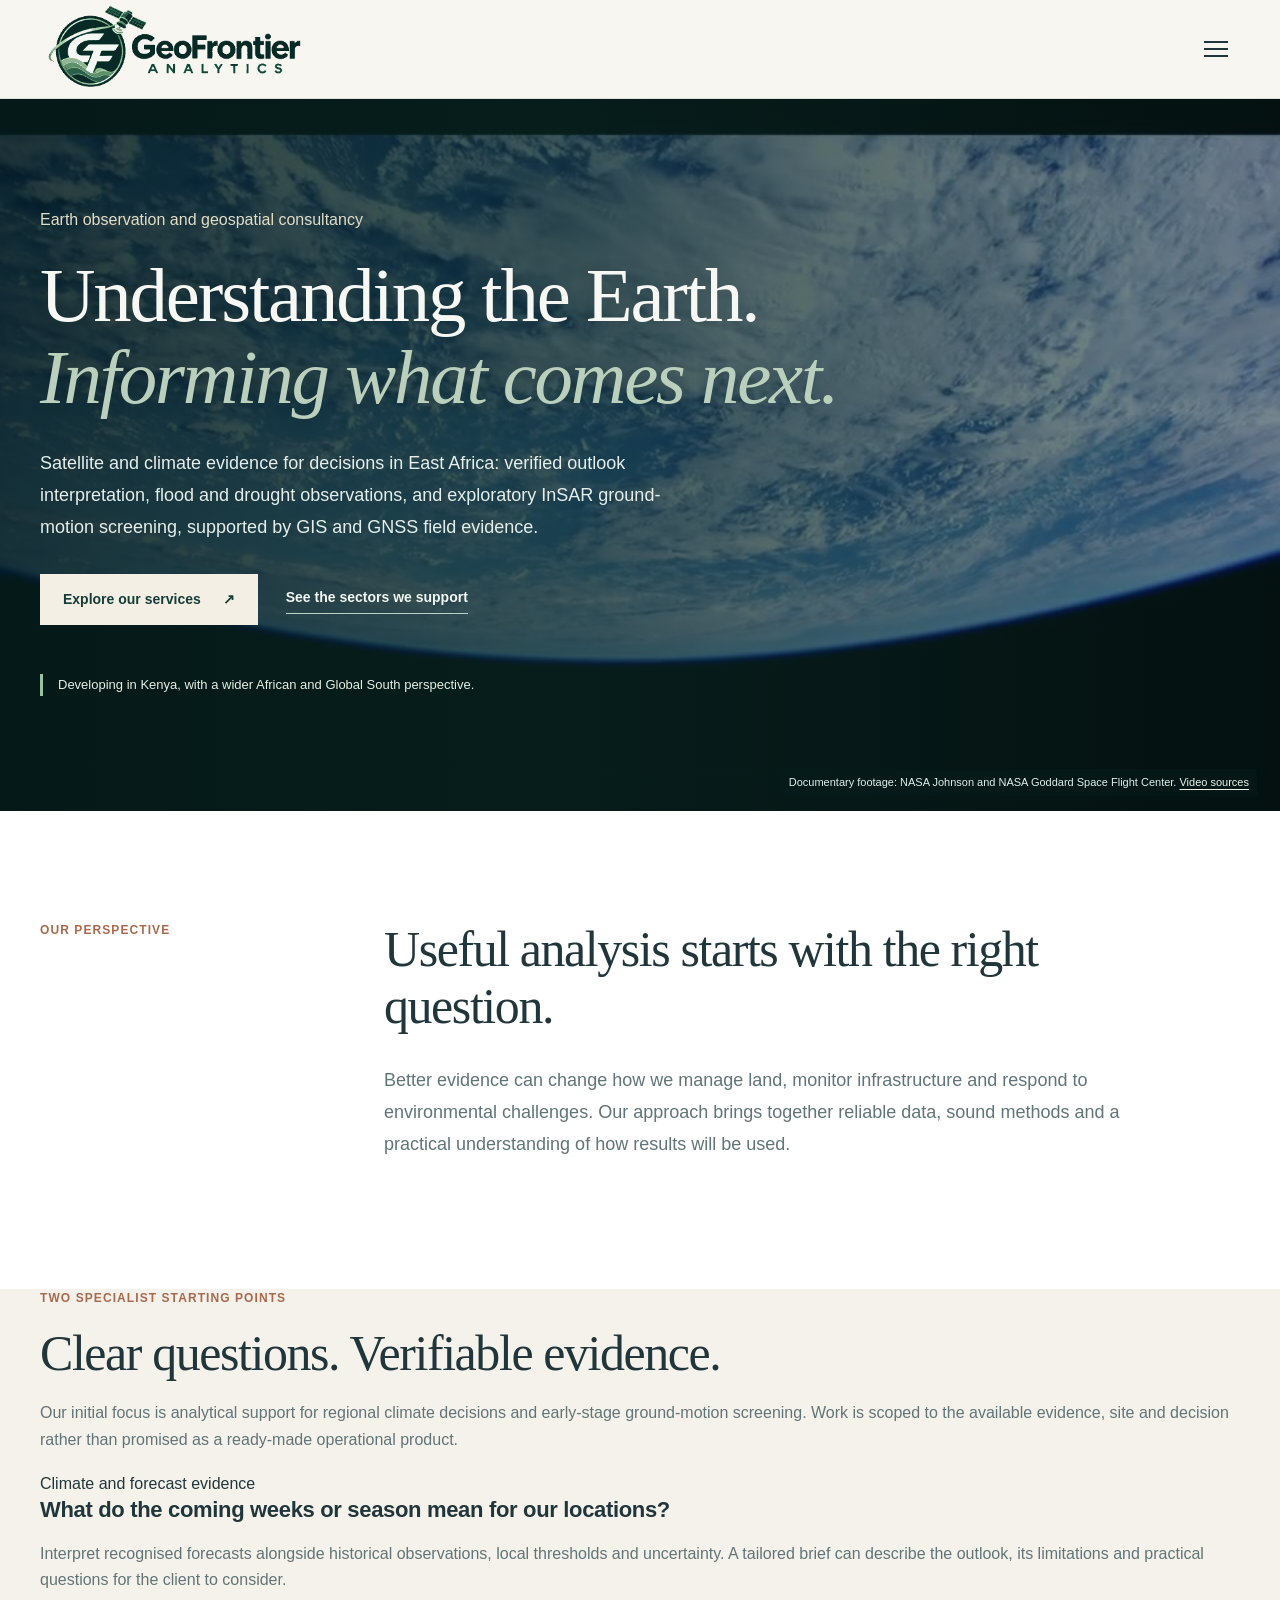
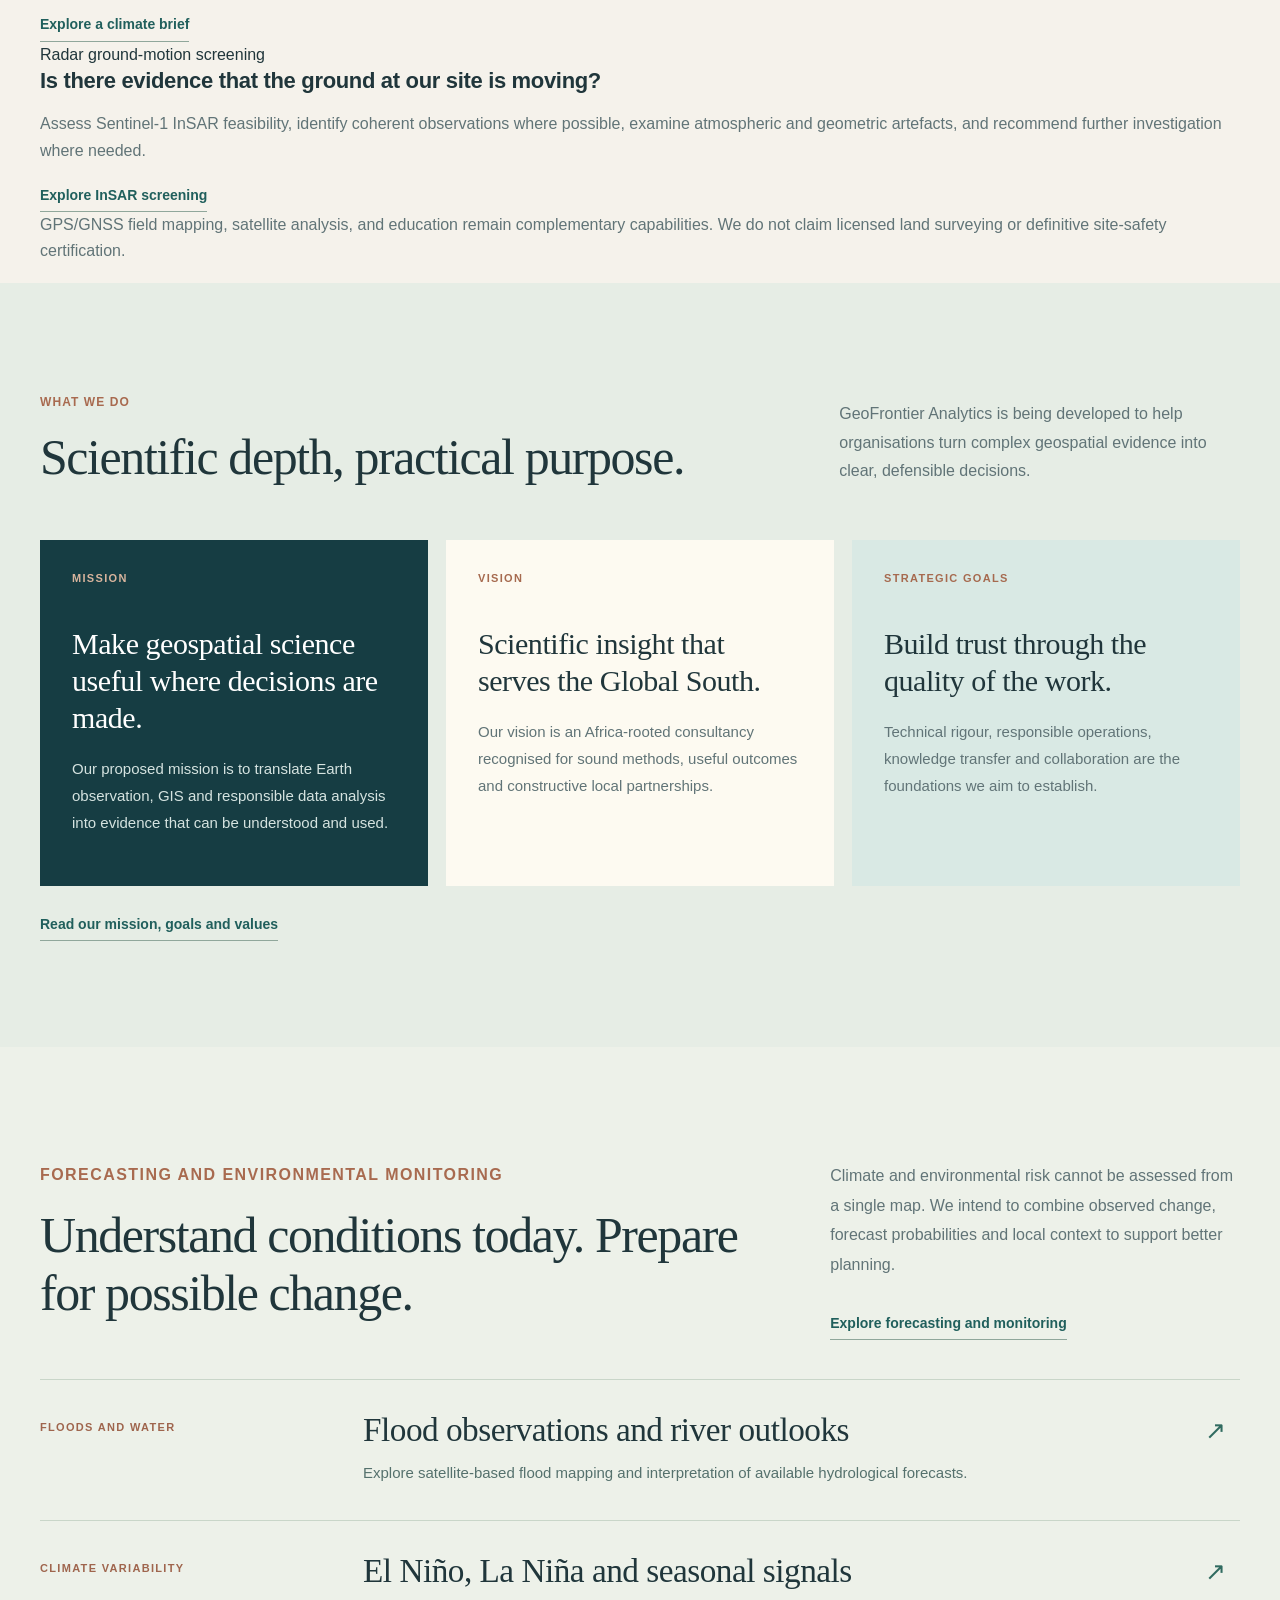
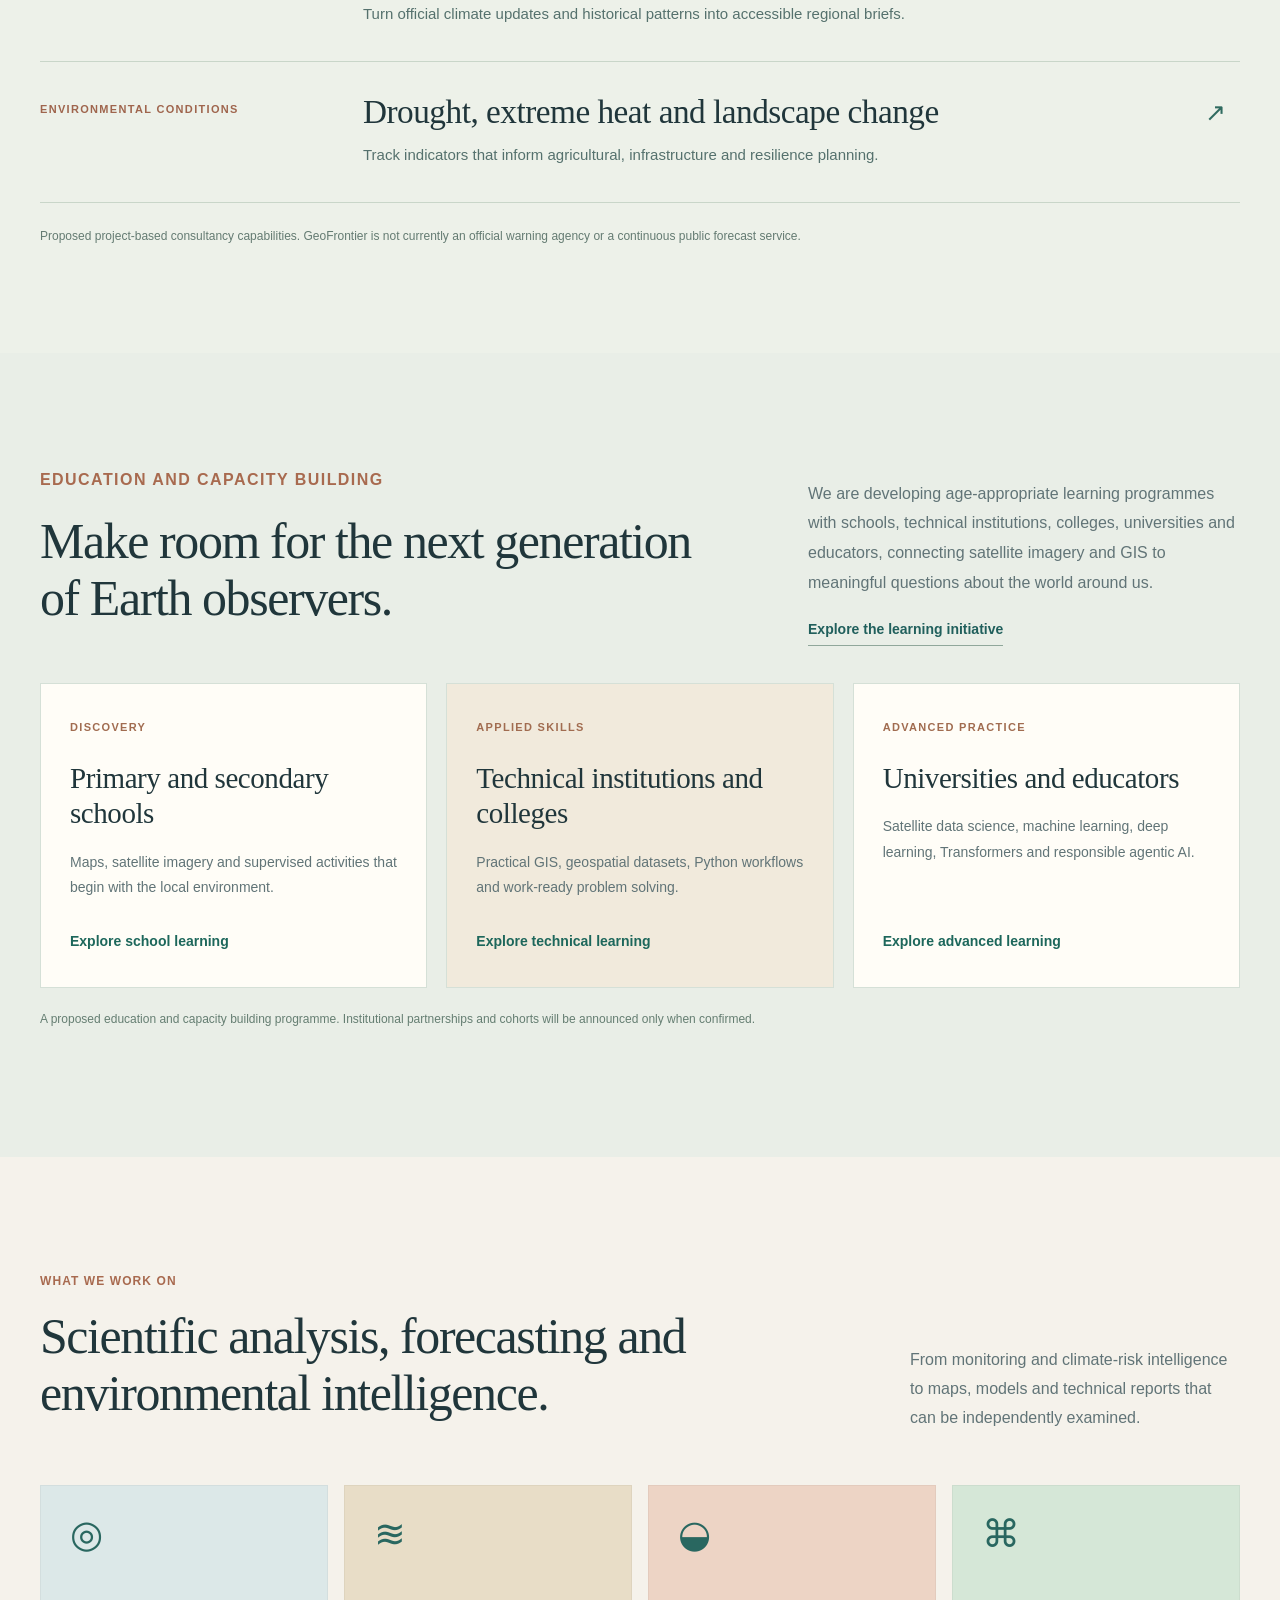
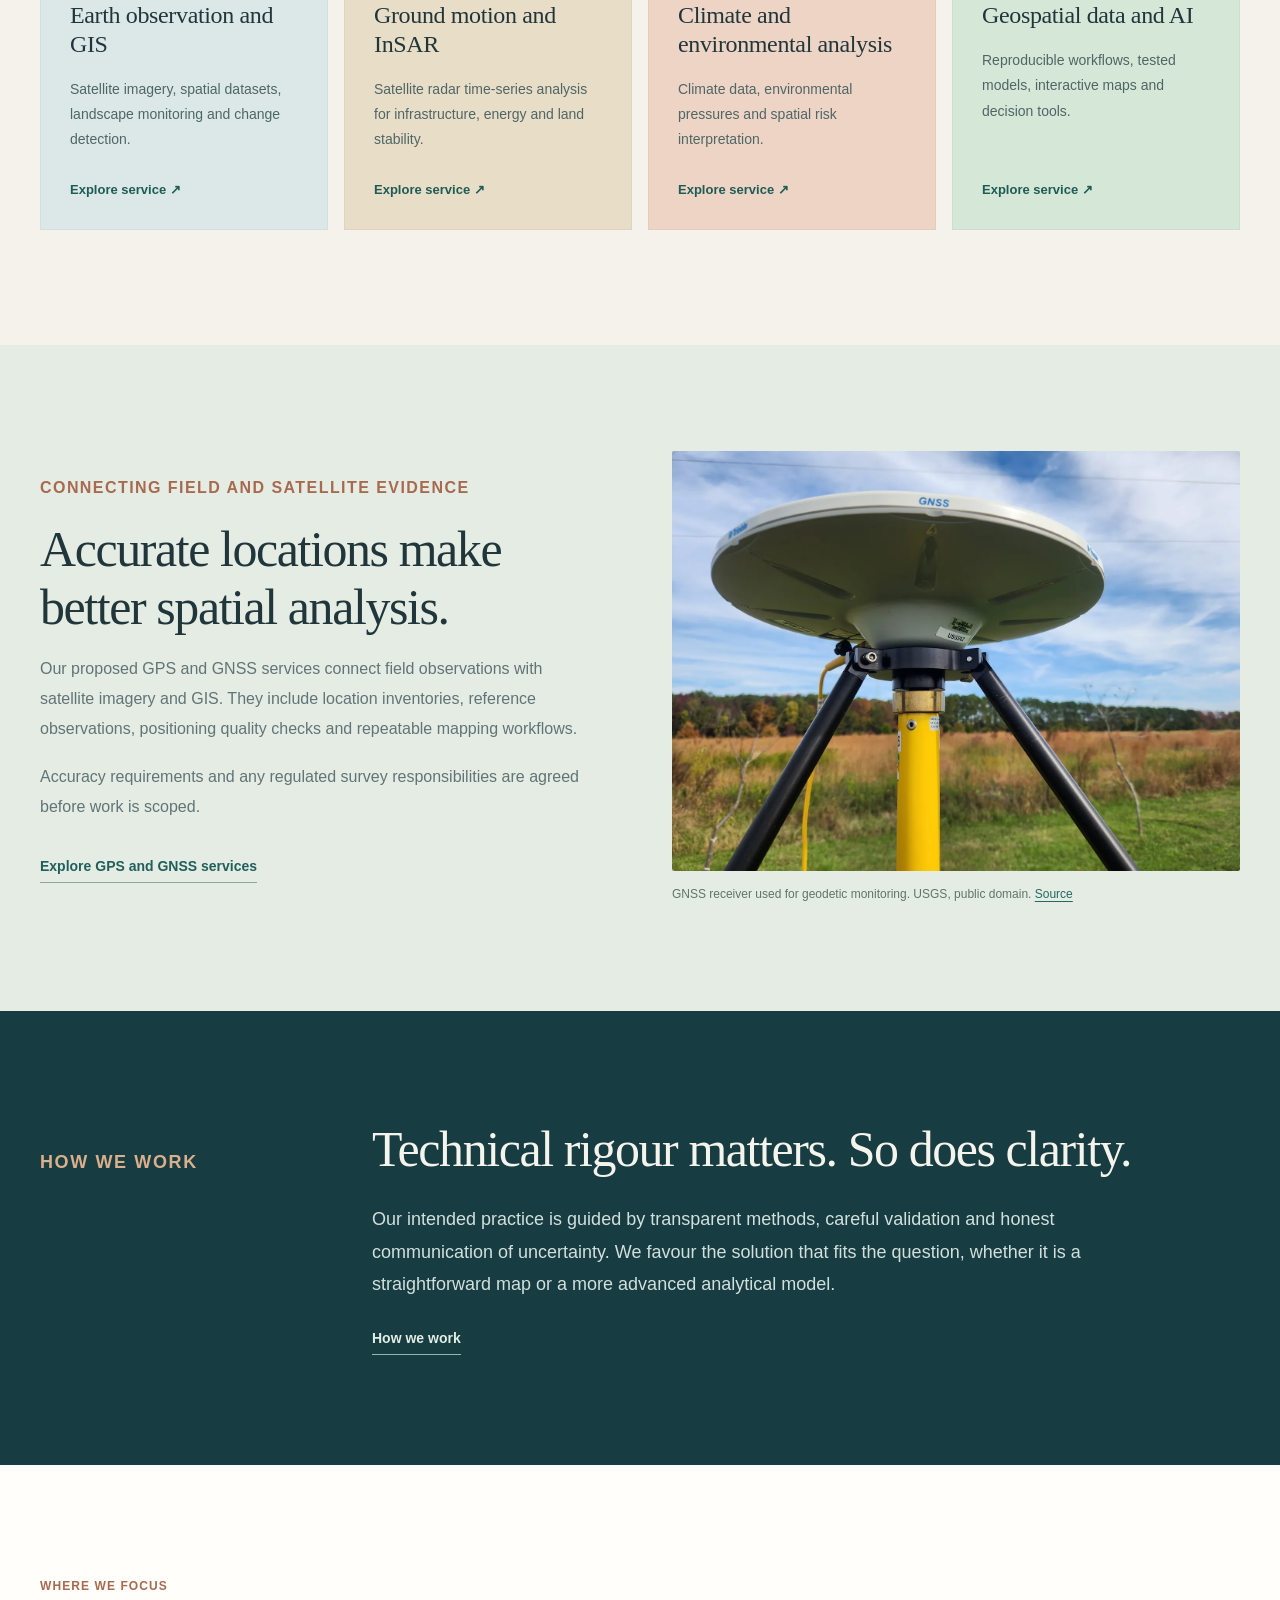
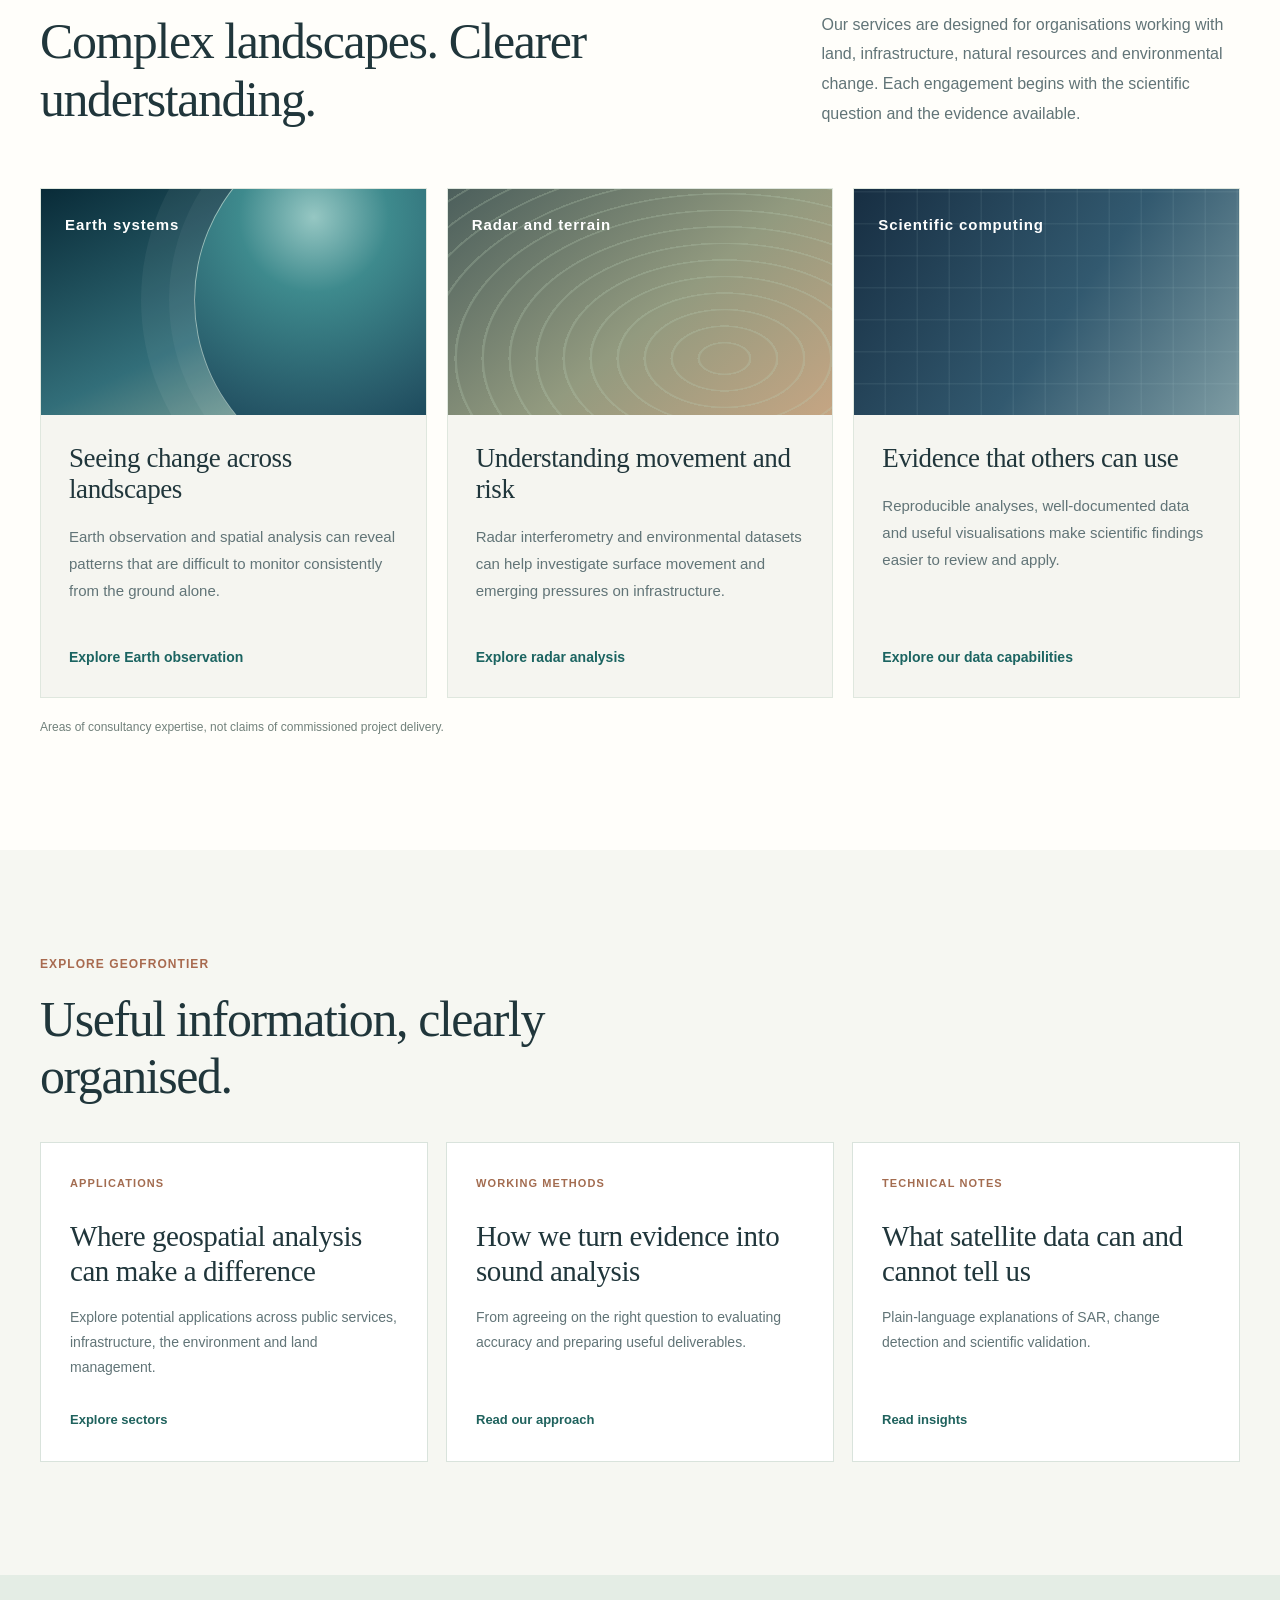
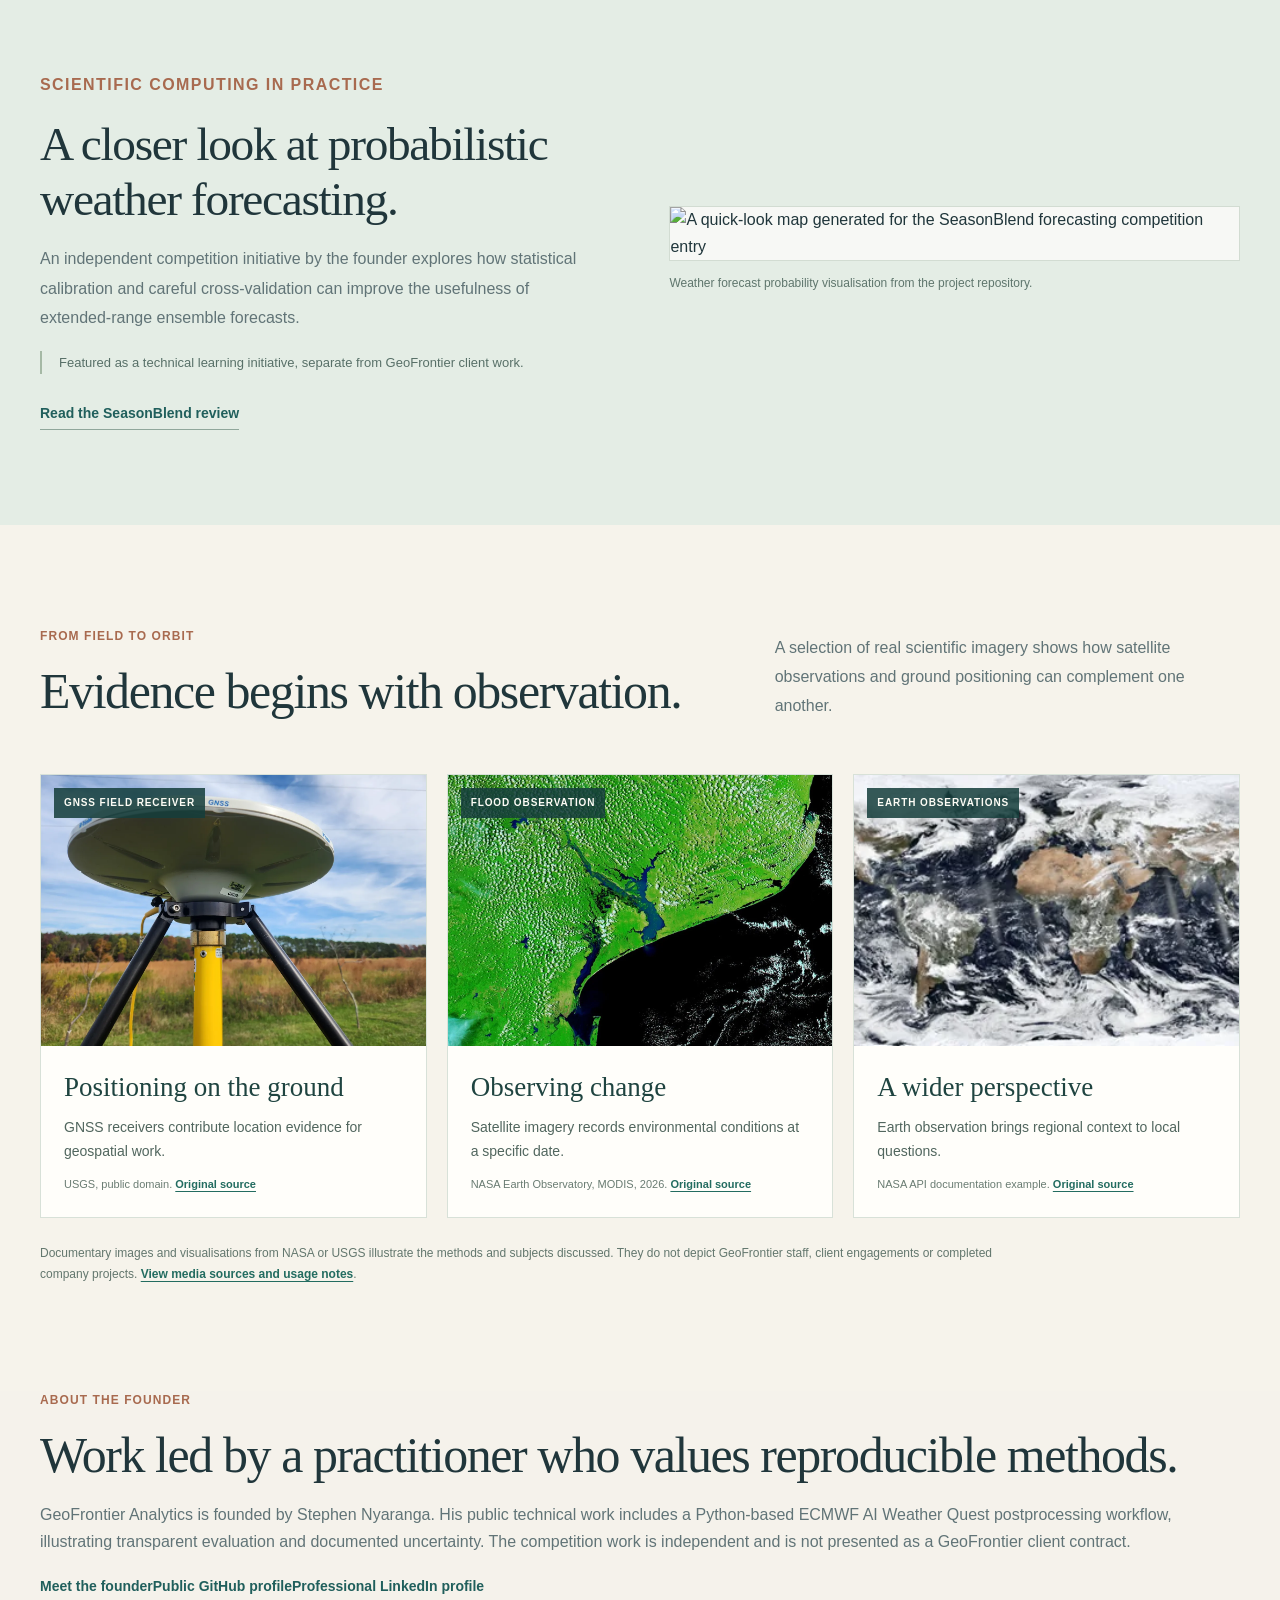
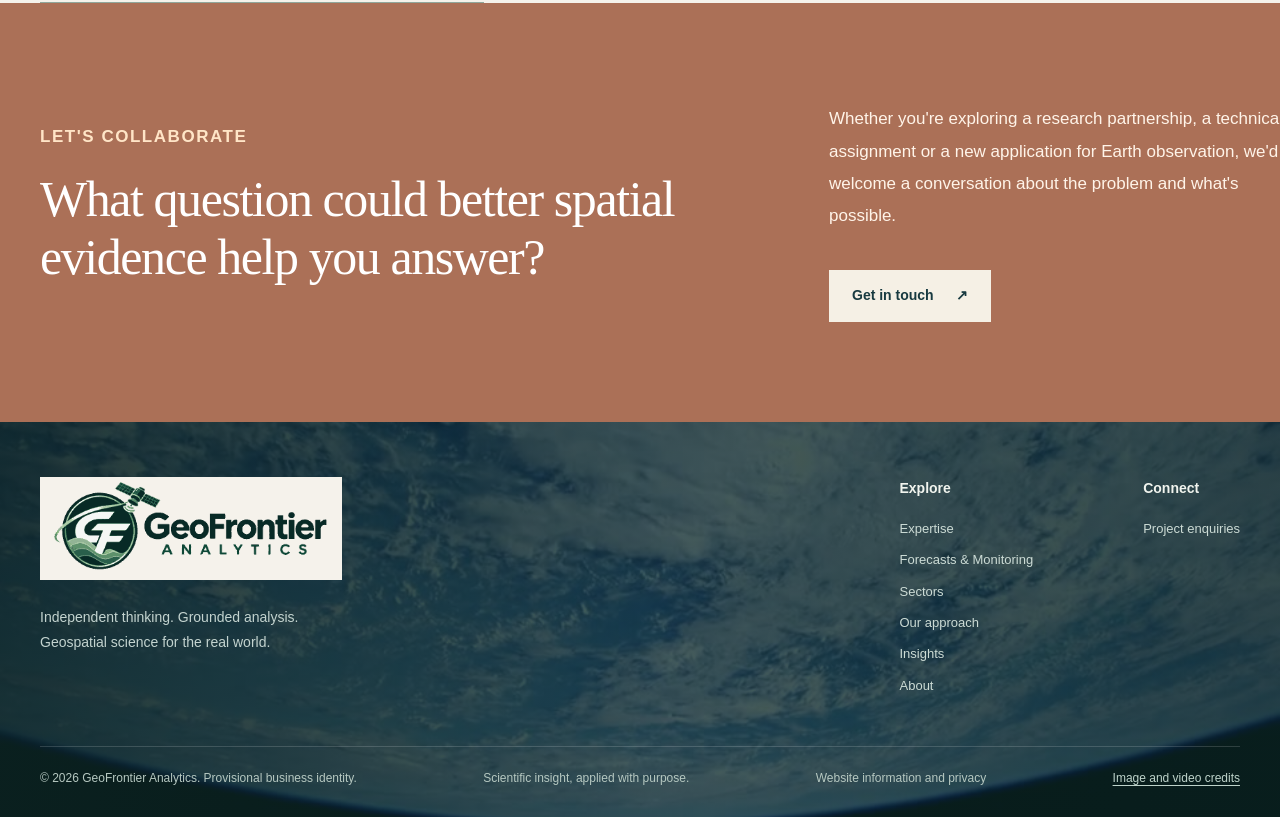
==== commit 29c1b4f0: "Clarify two GeoFrontier specialisms and provide verifiable founder links without changing video hero" ====
--- a/index.html
+++ b/index.html
@@ -1,6 +1,7 @@
 <!DOCTYPE html><html lang="en"><head><meta charset="utf-8"><meta name="viewport" content="width=device-width,initial-scale=1"><title>GeoFrontier Analytics | Earth Observation &amp; Scientific Consultancy</title><meta name="description" content="GeoFrontier Analytics is developing a geospatial scientific consultancy and education programme spanning Earth observation, GNSS field mapping, environmental monitoring, GIS, AI and technical capacity building."><meta name="theme-color" content="#f5f3ed"><link rel="icon" type="image/svg+xml" href="assets/favicon.svg"><link rel="stylesheet" href="css/site-v2.css"><script src="js/site-v2.js" defer></script></head><body><a href="#main" class="skip-link">Skip to content</a><header class="site-header"><div class="shell header-content"><a class="site-brand" href="index.html" aria-label="GeoFrontier Analytics home"><img src="assets/geofrontier-orbital-logo.png?v=5" alt="GeoFrontier Analytics" width="270" height="90" decoding="async"></a><button class="menu-toggle" type="button" aria-controls="site-nav" aria-expanded="false" aria-label="Open menu"><span></span><span></span><span></span></button><nav class="site-nav" id="site-nav" aria-label="Main navigation"><a href="index.html" aria-current="page">Home</a><a href="services.html">Expertise</a><a href="monitoring.html">Forecasts &amp; Monitoring</a><a href="education.html">Education</a><a href="sectors.html">Sectors</a><a href="approach.html">Our approach</a><a href="insights.html">Insights</a><a href="about.html">About</a><a href="contact.html">Contact</a></nav><a class="header-contact" href="contact.html">Discuss a project <span aria-hidden="true">↗</span></a></div></header><main id="main">
-<section class="hero geofrontier-video-hero"><div class="geofrontier-video-media geofrontier-hero-media" aria-hidden="true"><video class="geofrontier-bg-video" autoplay muted loop playsinline preload="metadata" tabindex="-1" poster="assets/media/geofrontier-home-reel-poster.jpg"><source src="assets/media/geofrontier-home-reel.mp4" type="video/mp4"></video></div><div class="geofrontier-video-shade" aria-hidden="true"></div><div class="shell geofrontier-video-hero-inner"><div class="hero-copy"><p class="eyebrow">Earth observation and geospatial consultancy</p><h1>Understanding the Earth. <em>Informing what comes next.</em></h1><p class="hero-intro">We aim to combine satellite observations, environmental monitoring, climate forecast interpretation and careful spatial analysis to help organisations understand change and plan with better evidence.</p><div class="hero-actions"><a class="btn btn-dark" href="services.html">See what we do <span>↗</span></a><a class="inline-link" href="sectors.html">See the sectors we support</a></div><div class="hero-context">Developing in Kenya, with a wider African and Global South perspective.</div></div></div><p class="geofrontier-video-attribution">Documentary footage: NASA Johnson and NASA Goddard Space Flight Center. <a href="media-credits.html#background-video" aria-label="Credits for NASA video background">Video sources</a></p></section>
-<section class="intro-section"><div class="shell intro-grid"><p class="section-label">Our perspective</p><div><h2>Useful analysis starts with the right question.</h2><p>Better evidence can change how we manage land, monitor infrastructure and respond to environmental challenges. Our approach brings together reliable data, sound methods and a practical understanding of how results will be used.</p></div></div></section><section class="identity-section"><div class="shell"><div class="identity-heading"><div><p class="section-label">Who we are becoming</p><h2>Scientific depth, practical purpose.</h2></div><p>GeoFrontier Analytics is being developed to help organisations turn complex geospatial evidence into clear, defensible decisions.</p></div><div class="identity-grid">
+<section class="hero geofrontier-video-hero"><div class="geofrontier-video-media geofrontier-hero-media" aria-hidden="true"><video class="geofrontier-bg-video" autoplay muted loop playsinline preload="metadata" tabindex="-1" poster="assets/media/geofrontier-home-reel-poster.jpg"><source src="assets/media/geofrontier-home-reel.mp4" type="video/mp4"></video></div><div class="geofrontier-video-shade" aria-hidden="true"></div><div class="shell geofrontier-video-hero-inner"><div class="hero-copy"><p class="eyebrow">Earth observation and geospatial consultancy</p><h1>Understanding the Earth. <em>Informing what comes next.</em></h1><p class="hero-intro">Satellite and climate evidence for decisions in East Africa: verified outlook interpretation, flood and drought observations, and exploratory InSAR ground-motion screening, supported by GIS and GNSS field evidence.</p><div class="hero-actions"><a class="btn btn-dark" href="services.html">Explore our services <span>↗</span></a><a class="inline-link" href="sectors.html">See the sectors we support</a></div><div class="hero-context">Developing in Kenya, with a wider African and Global South perspective.</div></div></div><p class="geofrontier-video-attribution">Documentary footage: NASA Johnson and NASA Goddard Space Flight Center. <a href="media-credits.html#background-video" aria-label="Credits for NASA video background">Video sources</a></p></section>
+<section class="intro-section"><div class="shell intro-grid"><p class="section-label">Our perspective</p><div><h2>Useful analysis starts with the right question.</h2><p>Better evidence can change how we manage land, monitor infrastructure and respond to environmental challenges. Our approach brings together reliable data, sound methods and a practical understanding of how results will be used.</p></div></div></section><section class="focus-home" id="specialist-focus"><div class="shell"><div class="focus-home-heading"><div><p class="section-label">Two specialist starting points</p><h2>Clear questions. Verifiable evidence.</h2></div><p>Our initial focus is analytical support for regional climate decisions and early-stage ground-motion screening. Work is scoped to the available evidence, site and decision rather than promised as a ready-made operational product.</p></div><div class="focus-home-grid"><article><span class="focus-home-tag">Climate and forecast evidence</span><h3>What do the coming weeks or season mean for our locations?</h3><p>Interpret recognised forecasts alongside historical observations, local thresholds and uncertainty. A tailored brief can describe the outlook, its limitations and practical questions for the client to consider.</p><a class="inline-link" href="services.html#entry-offers">Explore a climate brief</a></article><article><span class="focus-home-tag">Radar ground-motion screening</span><h3>Is there evidence that the ground at our site is moving?</h3><p>Assess Sentinel-1 InSAR feasibility, identify coherent observations where possible, examine atmospheric and geometric artefacts, and recommend further investigation where needed.</p><a class="inline-link" href="services.html#insar">Explore InSAR screening</a></article></div><p class="focus-home-note">GPS/GNSS field mapping, satellite analysis, and education remain complementary capabilities. We do not claim licensed land surveying or definitive site-safety certification.</p></div></section>
+<section class="identity-section"><div class="shell"><div class="identity-heading"><div><p class="section-label">What we do</p><h2>Scientific depth, practical purpose.</h2></div><p>GeoFrontier Analytics is being developed to help organisations turn complex geospatial evidence into clear, defensible decisions.</p></div><div class="identity-grid">
 <article><p class="identity-kicker">Mission</p><h3>Make geospatial science useful where decisions are made.</h3><p>Our proposed mission is to translate Earth observation, GIS and responsible data analysis into evidence that can be understood and used.</p></article>
 <article><p class="identity-kicker">Vision</p><h3>Scientific insight that serves the Global South.</h3><p>Our vision is an Africa-rooted consultancy recognised for sound methods, useful outcomes and constructive local partnerships.</p></article>
 <article><p class="identity-kicker">Strategic goals</p><h3>Build trust through the quality of the work.</h3><p>Technical rigour, responsible operations, knowledge transfer and collaboration are the foundations we aim to establish.</p></article>
@@ -24,4 +25,5 @@
 <article class="focus-panel"><div class="focus-visual focus-visual-data"><span class="focus-label">Scientific computing</span></div><div class="focus-body"><h3>Evidence that others can use</h3><p>Reproducible analyses, well-documented data and useful visualisations make scientific findings easier to review and apply.</p><a href="services.html#data">Explore our data capabilities</a></div></article>
 </div><p class="focus-note">Areas of consultancy expertise, not claims of commissioned project delivery.</p></div></section><section class="editorial-links"><div class="shell"><div class="editorial-head"><p class="section-label">Explore GeoFrontier</p><h2>Useful information, clearly organised.</h2></div><div class="editorial-tiles"><a href="sectors.html"><span>Applications</span><h3>Where geospatial analysis can make a difference</h3><p>Explore potential applications across public services, infrastructure, the environment and land management.</p><span class="tile-read">Explore sectors</span></a><a href="approach.html"><span>Working methods</span><h3>How we turn evidence into sound analysis</h3><p>From agreeing on the right question to evaluating accuracy and preparing useful deliverables.</p><span class="tile-read">Read our approach</span></a><a href="insights.html"><span>Technical notes</span><h3>What satellite data can and cannot tell us</h3><p>Plain-language explanations of SAR, change detection and scientific validation.</p><span class="tile-read">Read insights</span></a></div></div></section><section class="home-forecast"><div class="shell home-forecast-grid"><div><p class="section-label">Scientific computing in practice</p><h2>A closer look at probabilistic weather forecasting.</h2><p>An independent competition initiative by the founder explores how statistical calibration and careful cross-validation can improve the usefulness of extended-range ensemble forecasts.</p><p class="home-forecast-note">Featured as a technical learning initiative, separate from GeoFrontier client work.</p><a class="inline-link" href="forecasting.html">Read the SeasonBlend review</a></div><figure><img src="https://raw.githubusercontent.com/STEPHEN-NYARANGA/s2s-postprocessing-ecmwf/main/results/20261119/quicklook_20261119.png" loading="lazy" alt="A quick-look map generated for the SeasonBlend forecasting competition entry"><figcaption>Weather forecast probability visualisation from the project repository.</figcaption></figure></div></section><section class="visual-evidence" id="field-and-orbit"><div class="shell"><div class="visual-evidence-head"><div><p class="section-label">From field to orbit</p><h2>Evidence begins with observation.</h2></div><p>A selection of real scientific imagery shows how satellite observations and ground positioning can complement one another.</p></div><div class="source-visual-grid"><figure class="source-visual-card"><div class="source-media"><img src="assets/media/gnss-receiver.webp" loading="lazy" decoding="async" alt="GNSS receiver mounted on a geodetic field tripod"><span class="source-media-tag">GNSS field receiver</span></div><figcaption><strong>Positioning on the ground</strong><span>GNSS receivers contribute location evidence for geospatial work.</span><small>USGS, public domain. <a href="https://www.usgs.gov/media/images/gnss-receiver-monitoring-land-motion" target="_blank" rel="noopener noreferrer">Original source</a></small></figcaption></figure>
 <figure class="source-visual-card"><div class="source-media"><img src="assets/media/mozambique-flood-2026.webp" loading="lazy" decoding="async" alt="NASA false-colour MODIS observation of flooding in southern Mozambique in January 2026"><span class="source-media-tag">Flood observation</span></div><figcaption><strong>Observing change</strong><span>Satellite imagery records environmental conditions at a specific date.</span><small>NASA Earth Observatory, MODIS, 2026. <a href="https://science.nasa.gov/earth/earth-observatory/floods-inundate-southern-mozambique/" target="_blank" rel="noopener noreferrer">Original source</a></small></figcaption></figure>
-<figure class="source-visual-card"><div class="source-media"><img src="assets/media/suomi-npp.webp" loading="lazy" decoding="async" alt="NASA global Suomi NPP satellite imagery example"><span class="source-media-tag">Earth observations</span></div><figcaption><strong>A wider perspective</strong><span>Earth observation brings regional context to local questions.</span><small>NASA API documentation example. <a href="https://github.com/nasa/api-docs" target="_blank" rel="noopener noreferrer">Original source</a></small></figcaption></figure></div><p class="visual-evidence-note">Documentary images and visualisations from NASA or USGS illustrate the methods and subjects discussed. They do not depict GeoFrontier staff, client engagements or completed company projects. <a href="media-credits.html">View media sources and usage notes</a>.</p></div></section><section class="closing-section"><div class="shell closing-grid"><div><p class="section-label">Let's collaborate</p><h2>What question could better spatial evidence help you answer?</h2></div><div><p>Whether you're exploring a research partnership, a technical assignment or a new application for Earth observation, we'd welcome a conversation about the problem and what's possible.</p><a class="btn btn-light" href="contact.html">Get in touch <span>↗</span></a></div></div></section></main><footer class="site-footer geofrontier-video-footer"><div class="geofrontier-video-media geofrontier-footer-media" aria-hidden="true"><video class="geofrontier-bg-video" autoplay muted loop playsinline preload="metadata" tabindex="-1" poster="assets/media/geofrontier-home-reel-poster.jpg"><source src="assets/media/geofrontier-home-reel.mp4" type="video/mp4"></video></div><div class="geofrontier-video-shade" aria-hidden="true"></div><div class="shell"><div class="footer-upper"><div class="footer-brand"><a href="index.html"><img src="assets/geofrontier-orbital-logo.png?v=5" alt="GeoFrontier Analytics" width="270" height="90" decoding="async"></a><p>Independent thinking. Grounded analysis.<br>Geospatial science for the real world.</p></div><div class="footer-columns"><div><strong>Explore</strong><a href="services.html">Expertise</a><a href="monitoring.html">Forecasts &amp; Monitoring</a><a href="sectors.html">Sectors</a><a href="approach.html">Our approach</a><a href="insights.html">Insights</a><a href="about.html">About</a></div><div><strong>Connect</strong><a href="contact.html">Project enquiries</a></div></div></div><div class="footer-bottom"><span>© <span data-year>2026</span> GeoFrontier Analytics. Provisional business identity.</span><span>Scientific insight, applied with purpose.</span><a class="footer-privacy" href="privacy.html">Website information and privacy</a><a class="footer-media" href="media-credits.html">Image and video credits</a></div></div></footer></body></html>+<figure class="source-visual-card"><div class="source-media"><img src="assets/media/suomi-npp.webp" loading="lazy" decoding="async" alt="NASA global Suomi NPP satellite imagery example"><span class="source-media-tag">Earth observations</span></div><figcaption><strong>A wider perspective</strong><span>Earth observation brings regional context to local questions.</span><small>NASA API documentation example. <a href="https://github.com/nasa/api-docs" target="_blank" rel="noopener noreferrer">Original source</a></small></figcaption></figure></div><p class="visual-evidence-note">Documentary images and visualisations from NASA or USGS illustrate the methods and subjects discussed. They do not depict GeoFrontier staff, client engagements or completed company projects. <a href="media-credits.html">View media sources and usage notes</a>.</p></div></section><section class="founder-home"><div class="shell founder-home-grid"><div><p class="section-label">About the founder</p><h2>Work led by a practitioner who values reproducible methods.</h2><p>GeoFrontier Analytics is founded by Stephen Nyaranga. His public technical work includes a Python-based ECMWF AI Weather Quest postprocessing workflow, illustrating transparent evaluation and documented uncertainty. The competition work is independent and is not presented as a GeoFrontier client contract.</p></div><div class="founder-home-links"><a href="about.html#founder" class="inline-link">Meet the founder</a><a href="https://github.com/STEPHEN-NYARANGA" target="_blank" rel="noopener noreferrer" class="inline-link">Public GitHub profile</a><a href="https://www.linkedin.com/in/stephennyaranga/" target="_blank" rel="noopener noreferrer" class="inline-link">Professional LinkedIn profile</a></div></div></section>
+<section class="closing-section"><div class="shell closing-grid"><div><p class="section-label">Let's collaborate</p><h2>What question could better spatial evidence help you answer?</h2></div><div><p>Whether you're exploring a research partnership, a technical assignment or a new application for Earth observation, we'd welcome a conversation about the problem and what's possible.</p><a class="btn btn-light" href="contact.html">Get in touch <span>↗</span></a></div></div></section></main><footer class="site-footer geofrontier-video-footer"><div class="geofrontier-video-media geofrontier-footer-media" aria-hidden="true"><video class="geofrontier-bg-video" autoplay muted loop playsinline preload="metadata" tabindex="-1" poster="assets/media/geofrontier-home-reel-poster.jpg"><source src="assets/media/geofrontier-home-reel.mp4" type="video/mp4"></video></div><div class="geofrontier-video-shade" aria-hidden="true"></div><div class="shell"><div class="footer-upper"><div class="footer-brand"><a href="index.html"><img src="assets/geofrontier-orbital-logo.png?v=5" alt="GeoFrontier Analytics" width="270" height="90" decoding="async"></a><p>Independent thinking. Grounded analysis.<br>Geospatial science for the real world.</p></div><div class="footer-columns"><div><strong>Explore</strong><a href="services.html">Expertise</a><a href="monitoring.html">Forecasts &amp; Monitoring</a><a href="sectors.html">Sectors</a><a href="approach.html">Our approach</a><a href="insights.html">Insights</a><a href="about.html">About</a></div><div><strong>Connect</strong><a href="contact.html">Project enquiries</a></div></div></div><div class="footer-bottom"><span>© <span data-year>2026</span> GeoFrontier Analytics. Provisional business identity.</span><span>Scientific insight, applied with purpose.</span><a class="footer-privacy" href="privacy.html">Website information and privacy</a><a class="footer-media" href="media-credits.html">Image and video credits</a></div></div></footer></body></html>
--- a/css/site-v2.css
+++ b/css/site-v2.css
@@ -589,155 +589,107 @@
  .source-visual-card:hover .source-media img{transform:none}
 }
 
-
-/* November 2026 | Documentary background motion
-   Additive only: existing layout, photo, headings, navigation and spacing stay intact.
-   Motion appears only on Home, Expertise, Forecasts & Monitoring and Education.
-   Real NASA and USGS media, already sourced in media-credits.html. */
-.ambient-hero,
-.ambient-page-hero,
-.ambient-footer {
-  position: relative;
-  isolation: isolate;
-  overflow: hidden;
-}
-.ambient-hero::before,
-.ambient-hero::after,
-.ambient-page-hero::before,
-.ambient-page-hero::after,
-.ambient-footer::before,
-.ambient-footer::after {
-  content: "";
+/* 2026-11-22: Real documentary VIDEO backgrounds, following supplied user recording.
+   This supersedes the prior photograph-motion approach. Footage itself changes scenes.
+   Foreground text, buttons, navigation, content below heroes and footer structure remain unchanged. */
+.geofrontier-video-hero,
+.geofrontier-video-page-hero,
+.geofrontier-video-footer {position:relative;isolation:isolate;overflow:hidden}
+.geofrontier-video-hero {background:#0a2929;min-height:685px;padding:0}
+.geofrontier-video-media {position:absolute;inset:0;overflow:hidden;z-index:0;background-color:#133e3b}
+.geofrontier-video-media video {position:absolute;inset:0;display:block;width:100%;height:100%;object-fit:cover;object-position:center;pointer-events:none}
+.geofrontier-video-hero .geofrontier-video-media {background-image:url("../assets/media/geofrontier-home-reel-poster.jpg");background-position:center;background-size:cover}
+.geofrontier-video-shade {position:absolute;inset:0;z-index:1;pointer-events:none;background:linear-gradient(90deg,rgba(5,29,28,.86) 0%,rgba(9,39,36,.75) 43%,rgba(8,34,33,.5) 100%)}
+.geofrontier-video-hero-inner {position:relative;z-index:2;min-height:690px;display:flex;align-items:center;padding-top:108px;padding-bottom:115px}
+.geofrontier-video-hero .hero-copy {width:min(830px,76%);max-width:830px;padding:0;position:relative;z-index:2}
+.geofrontier-video-hero .hero-copy h1 {max-width:860px;margin:22px 0 29px;color:#f7f8f4;font-size:clamp(53px,6vw,88px);line-height:1.06;text-shadow:0 2px 16px rgba(7,28,27,.16)}
+.geofrontier-video-hero .hero-copy h1 em {color:#bbd0bc}
+.geofrontier-video-hero .eyebrow {color:#e2ddc6}
+.geofrontier-video-hero .hero-intro {color:#e5eeea;max-width:670px;font-size:18px;line-height:1.78}
+.geofrontier-video-hero .hero-actions {margin-top:31px}
+.geofrontier-video-hero .hero-actions .btn-dark {background:#f3efe4;color:#163d39}
+.geofrontier-video-hero .hero-actions .btn-dark:hover {background:#fff;color:#102e2a}
+.geofrontier-video-hero .hero-actions .inline-link {color:#f1f7f1;border-bottom-color:#bad1c3}
+.geofrontier-video-hero .hero-context {margin-top:49px;color:#e7eee4;border-left-color:#9ac0a3;max-width:570px}
+.geofrontier-video-attribution {position:absolute;right:23px;bottom:15px;z-index:3;margin:0;color:#e0eee9;font-size:11px;line-height:1.5;background:rgba(5,29,28,.5);padding:5px 8px}
+.geofrontier-video-attribution a {color:#ecf5e9;text-decoration:underline;text-underline-offset:3px}
+.geofrontier-video-page-hero {background:#163e3b;min-height:505px;padding-top:94px;padding-bottom:110px}
+.geofrontier-video-page-hero .geofrontier-video-media {background:url("../assets/media/geofrontier-home-reel-poster.jpg") center/cover}
+.geofrontier-monitoring-video .geofrontier-video-media {background-image:url("../assets/media/geofrontier-monitoring-reel-poster.jpg")}
+.geofrontier-education-video .geofrontier-video-media {background-image:url("../assets/media/geofrontier-learning-reel-poster.jpg")}
+.geofrontier-video-page-hero > .shell {position:relative;z-index:2}
+.geofrontier-video-page-hero .geofrontier-video-shade {background:linear-gradient(90deg,rgba(5,31,29,.86),rgba(10,43,40,.68) 57%,rgba(10,42,38,.61))}
+.geofrontier-video-page-hero h1 {color:#fffdf8}
+.geofrontier-video-page-hero .section-label {color:#d8d5b9}
+.geofrontier-video-page-hero p:not(.section-label):not(.geofrontier-video-attribution) {color:#e9f0e9}
+.geofrontier-video-page-hero .hero-side-note {color:#f8f5ec;background:rgba(8,34,32,.55);padding:23px 26px;border-left:3px solid #b5b995}
+.geofrontier-video-page-hero .hero-side-note p {color:#e6eee7}
+.geofrontier-video-page-hero .learning-hero-note {position:relative;z-index:2;background:rgba(12,56,48,.82);backdrop-filter:blur(5px);-webkit-backdrop-filter:blur(5px);border:1px solid rgba(205,231,208,.15)}
+.geofrontier-video-page-hero .inline-link {color:#f1f7f1;border-color:#afc7b3}
+.geofrontier-video-page-hero .btn-dark {background:#f4f1e7;color:#17423b}
+.geofrontier-video-page-hero .btn-dark:hover {background:white}
+.geofrontier-video-footer {background:#0c3030}
+.geofrontier-video-footer > .shell {position:relative;z-index:2}
+.geofrontier-video-footer .geofrontier-footer-media {background-image:url("../assets/media/geofrontier-home-reel-poster.jpg");background-size:cover;background-position:center}
+.geofrontier-video-footer .geofrontier-video-shade {background:linear-gradient(90deg,rgba(11,35,34,.9),rgba(10,37,35,.74) 51%,rgba(10,36,35,.82))}
+.geofrontier-video-footer .footer-brand>a {position:relative;z-index:3}
+@media(max-width:1050px){
+ .geofrontier-video-hero-inner {min-height:655px;padding-top:91px;padding-bottom:100px}
+ .geofrontier-video-hero .hero-copy {width:min(800px,92%)}
+ .geofrontier-video-page-hero .page-hero-grid {grid-template-columns:minmax(0,1fr) minmax(250px,.65fr);gap:35px}
+}
+@media(max-width:780px){
+ .geofrontier-video-hero {min-height:640px}
+ .geofrontier-video-hero-inner {min-height:640px;padding-top:82px;padding-bottom:95px}
+ .geofrontier-video-hero .hero-copy {width:100%;padding:0}
+ .geofrontier-video-hero .hero-copy h1 {font-size:clamp(43px,10vw,65px);line-height:1.11}
+ .geofrontier-video-hero .hero-intro {font-size:16px;line-height:1.7}
+ .geofrontier-video-hero .hero-context {margin-top:30px}
+ .geofrontier-video-hero .geofrontier-video-shade,
+ .geofrontier-video-page-hero .geofrontier-video-shade {background:linear-gradient(90deg,rgba(6,33,30,.89),rgba(8,38,34,.75))}
+ .geofrontier-video-page-hero {min-height:unset;padding-top:65px;padding-bottom:82px}
+ .geofrontier-video-page-hero .page-hero-grid {grid-template-columns:1fr;gap:30px}
+ .geofrontier-video-page-hero .hero-side-note {padding:17px 20px}
+ .geofrontier-video-attribution {left:16px;right:auto;bottom:11px;max-width:calc(100% - 32px);font-size:10px}
+ .geofrontier-video-footer .geofrontier-video-shade {background:rgba(9,36,34,.84)}
+}
+@media(prefers-reduced-motion:reduce){
+ .geofrontier-video-media video {display:none!important}
+}
+
+
+/* Mixed documentary media: video on Home and Monitoring, still photographs
+   on Expertise and Education. Keep the original page layout and text. */
+.geofrontier-photo-media {
+  background-position: center;
+  background-repeat: no-repeat;
+  background-size: cover;
+}
+.geofrontier-photo-media > img {
+  display: block;
   position: absolute;
-  display: block;
+  inset: 0;
+  width: 100%;
+  height: 100%;
+  object-fit: cover;
+  object-position: center;
   pointer-events: none;
-  z-index: 0;
-}
-.ambient-hero > .shell,
-.ambient-page-hero > .shell,
-.ambient-footer > .shell {
-  position: relative;
-  z-index: 1;
-}
-/* The original Apollo 17 photograph and the two-column homepage remain.
-   A gently drifting NASA Earth observation layer sits BEHIND the text. */
-.ambient-hero::before {
-  inset: -22% 38% -22% -12%;
-  background: url("../assets/media/suomi-npp.webp") center / cover no-repeat;
-  opacity: .40;
-  filter: saturate(.6) grayscale(.18) blur(1px);
-  transform-origin: 35% 55%;
-  animation: geofrontier-earth-drift 21s ease-in-out infinite alternate;
-}
-.ambient-hero::after {
-  inset: 0 38% 0 0;
-  background: linear-gradient(90deg,
-    rgba(245,242,235,.68) 0%,
-    rgba(245,242,235,.58) 39%,
-    rgba(245,242,235,.34) 78%,
-    rgba(245,242,235,0) 100%);
-}
-.ambient-hero .hero-copy {
-  position: relative;
-  z-index: 2;
-}
-/* Add very gentle photographic motion to the existing right-hand Earth photo,
-   while keeping its exact size and the NASA attribution overlay. */
-.ambient-hero .hero-image {
-  overflow: hidden;
-  border-radius: 8px 8px 100px 8px;
-}
-.ambient-hero .hero-image img {
-  animation: geofrontier-photo-breathe 20s ease-in-out infinite alternate;
-  transform-origin: center 58%;
-}
-.ambient-hero .hero-image figcaption {
-  z-index: 2;
-}
-/* Three supporting pages use different source photographs, but retain
-   their current hero layout, typography, callout and background palette. */
-.ambient-page-hero::before {
-  inset: -19%;
-  background-position: 50% 44%;
-  background-size: cover;
-  background-repeat: no-repeat;
-  opacity: .42;
-  filter: saturate(.6) contrast(.93);
-  animation: geofrontier-earth-drift 23s ease-in-out infinite alternate;
-}
-.ambient-page-hero::after {
-  inset: 0;
-  background: linear-gradient(90deg,
-    rgba(245,242,235,.78) 0%,
-    rgba(245,242,235,.73) 42%,
-    rgba(245,242,235,.63) 72%,
-    rgba(245,242,235,.56) 100%);
-}
-.ambient-page-hero--services::before {
+}
+.geofrontier-services-video .geofrontier-photo-media {
   background-image: url("../assets/media/gnss-receiver.webp");
-  background-position: 68% 48%;
-}
-.ambient-page-hero--monitoring::before {
-  background-image: url("../assets/media/mozambique-flood-2026.webp");
-  background-position: 52% 40%;
-}
-.ambient-page-hero--education::before {
+}
+.geofrontier-services-video .geofrontier-photo-media > img {
+  object-position: center 44%;
+}
+.geofrontier-education-video .geofrontier-photo-media {
   background-image: url("../assets/media/suomi-npp.webp");
-  background-position: 55% 48%;
-}
-/* Monitoring retains its light green palette; Education its ivory palette. */
-.ambient-page-hero--monitoring::after {
-  background: linear-gradient(90deg,
-    rgba(236,242,233,.82),
-    rgba(236,242,233,.72) 53%,
-    rgba(236,242,233,.62));
-}
-.ambient-page-hero--education::after {
-  background: linear-gradient(90deg,
-    rgba(244,241,233,.82),
-    rgba(244,241,233,.72) 53%,
-    rgba(244,241,233,.62));
-}
-/* The existing footer, logo and links remain, with a slow NASA nighttime
-   lights photograph moving BEHIND them on the selected pages only. */
-.ambient-footer::before {
-  inset: -23% -13%;
-  background: url("../assets/media/nasa-night-lights.webp") 50% 58% / cover no-repeat;
-  opacity: .39;
-  filter: saturate(.55) contrast(.96);
-  animation: geofrontier-footer-drift 30s ease-in-out infinite alternate;
-}
-.ambient-footer::after {
-  inset: 0;
-  background: linear-gradient(100deg,
-    rgba(20,47,52,.68) 0%,
-    rgba(20,47,52,.58) 48%,
-    rgba(20,47,52,.69) 100%);
-}
-@keyframes geofrontier-earth-drift {
-  from { transform: translate3d(-2%,1%,0) scale(1.025); }
-  to   { transform: translate3d(3%,-2%,0) scale(1.105); }
-}
-@keyframes geofrontier-photo-breathe {
-  from { transform: translate3d(0,0,0) scale(1); }
-  to   { transform: translate3d(-.4%,.3%,0) scale(1.04); }
-}
-@keyframes geofrontier-footer-drift {
-  from { transform: translate3d(-3%,0,0) scale(1.02); }
-  to   { transform: translate3d(3%,-2%,0) scale(1.105); }
-}
-@media (max-width: 780px) {
-  .ambient-hero::before { inset: -10% -5% 45% -15%; opacity: .19; }
-  .ambient-hero::after { inset: 0 0 45% 0; background: rgba(245,242,235,.72); }
-  .ambient-page-hero::before { opacity: .20; }
-  .ambient-footer::before { opacity: .15; }
+}
+.geofrontier-video-footer .geofrontier-photo-media > img {
+  object-position: center 46%;
+}
+.geofrontier-monitoring-video .geofrontier-video-shade {
+  background: linear-gradient(90deg, rgba(6,36,33,.88), rgba(8,39,35,.68) 60%, rgba(8,38,34,.58));
 }
 @media (prefers-reduced-motion: reduce) {
-  .ambient-hero::before,
-  .ambient-page-hero::before,
-  .ambient-footer::before,
-  .ambient-hero .hero-image img {
-    animation: none !important;
-    transform: none !important;
-  }
-}
+  .geofrontier-photo-media > img { transform: none; animation: none; }
+}
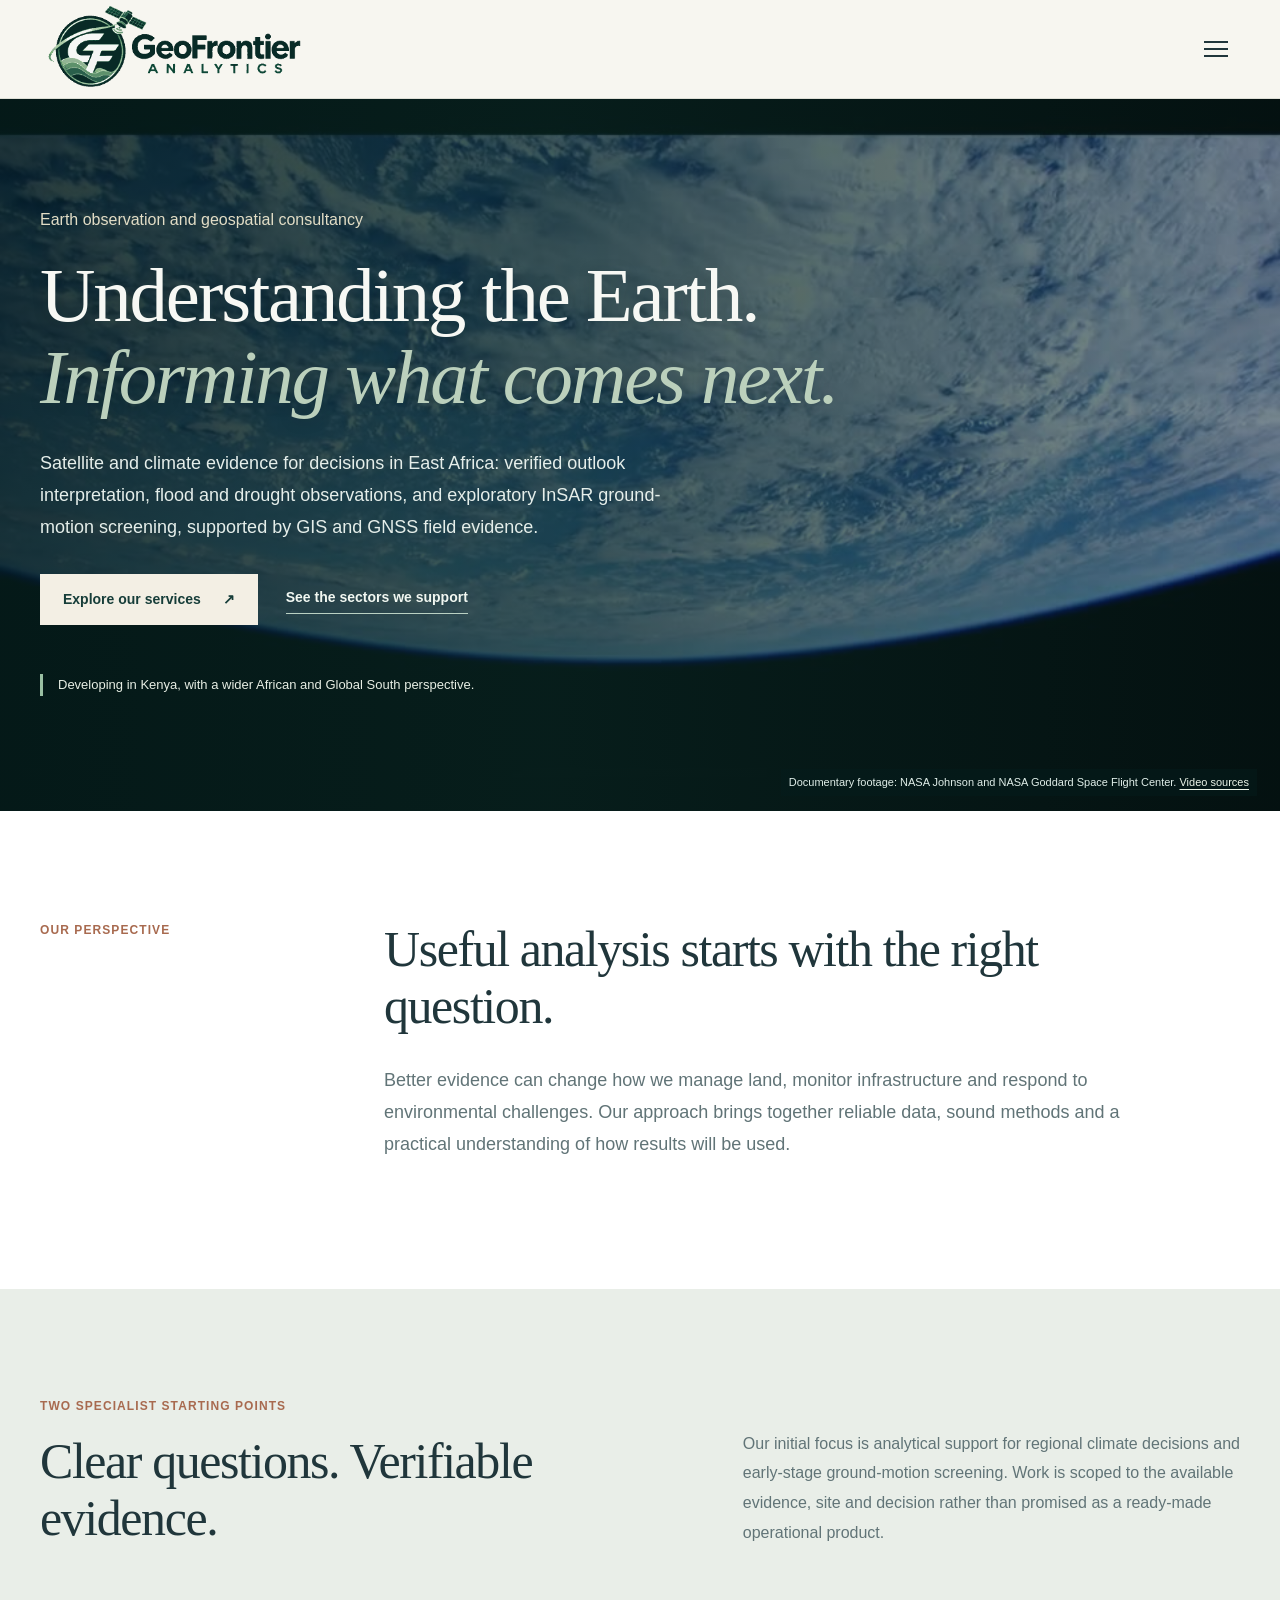
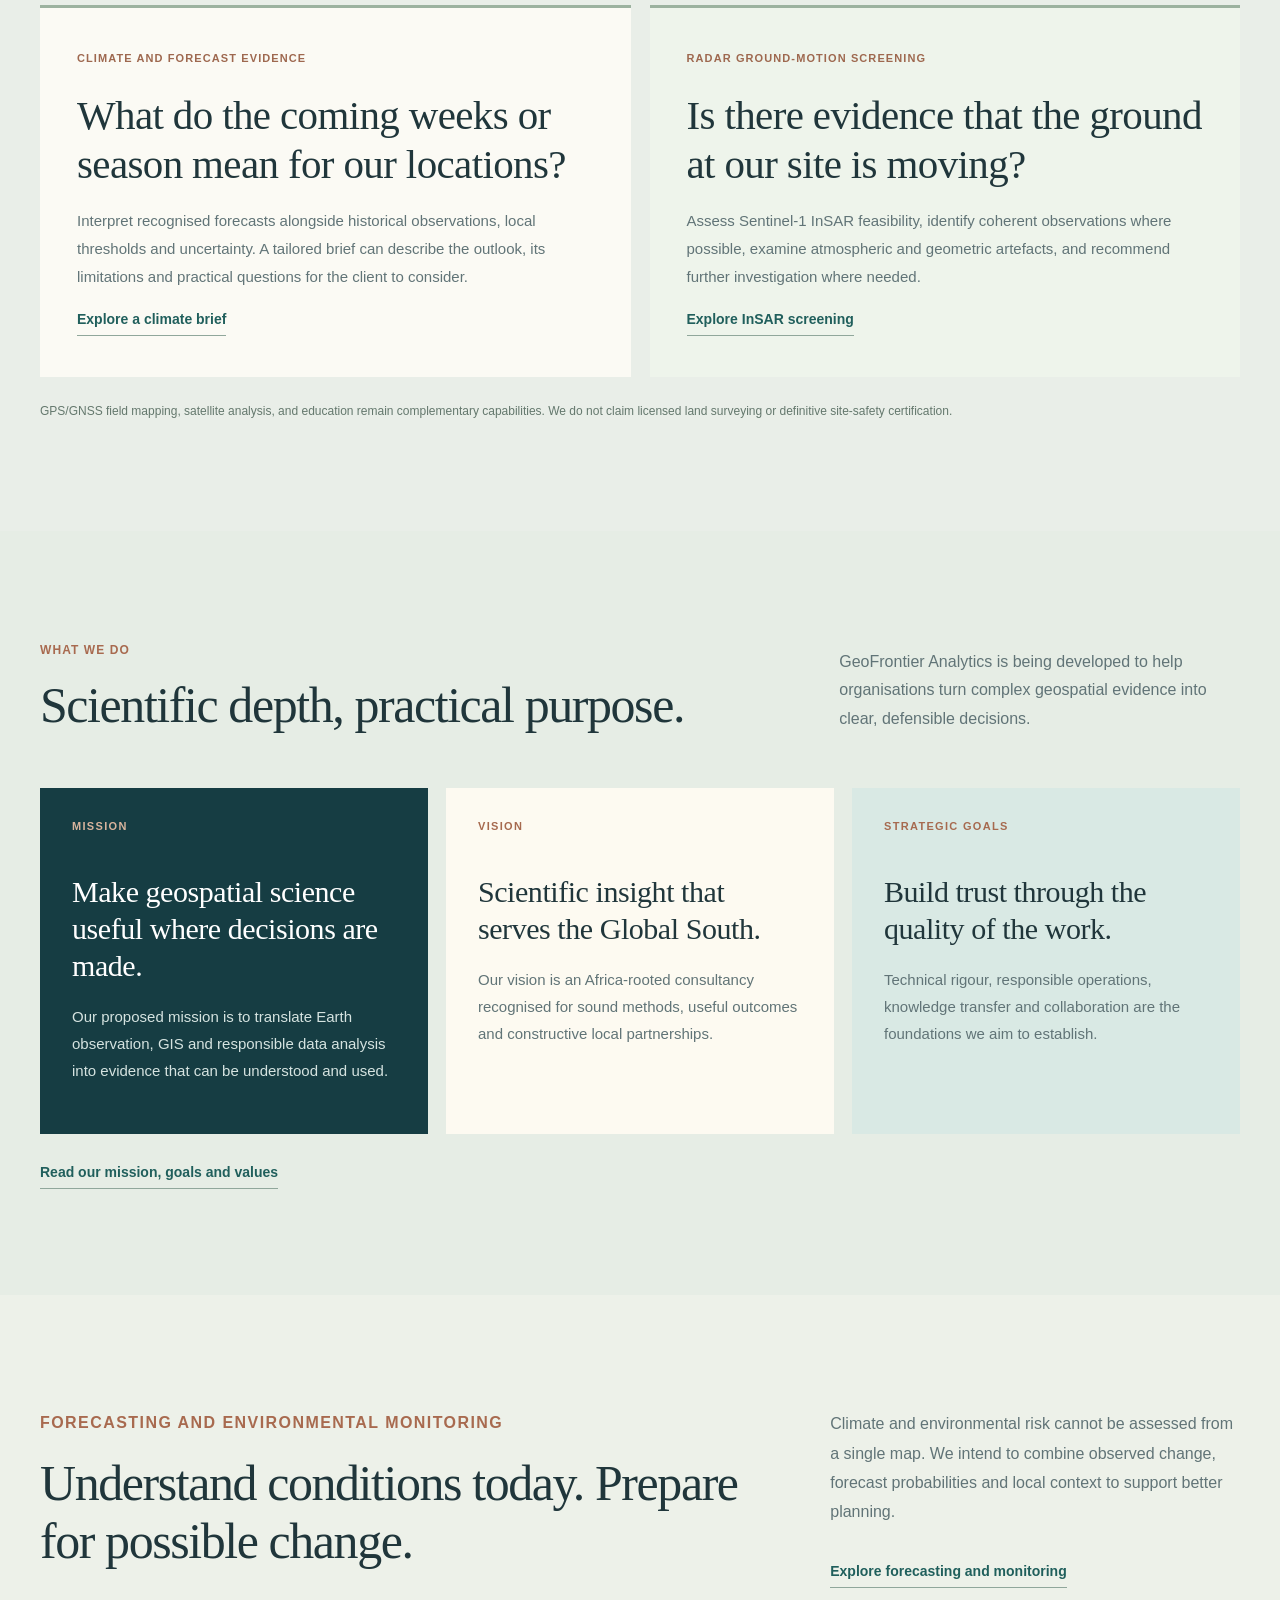
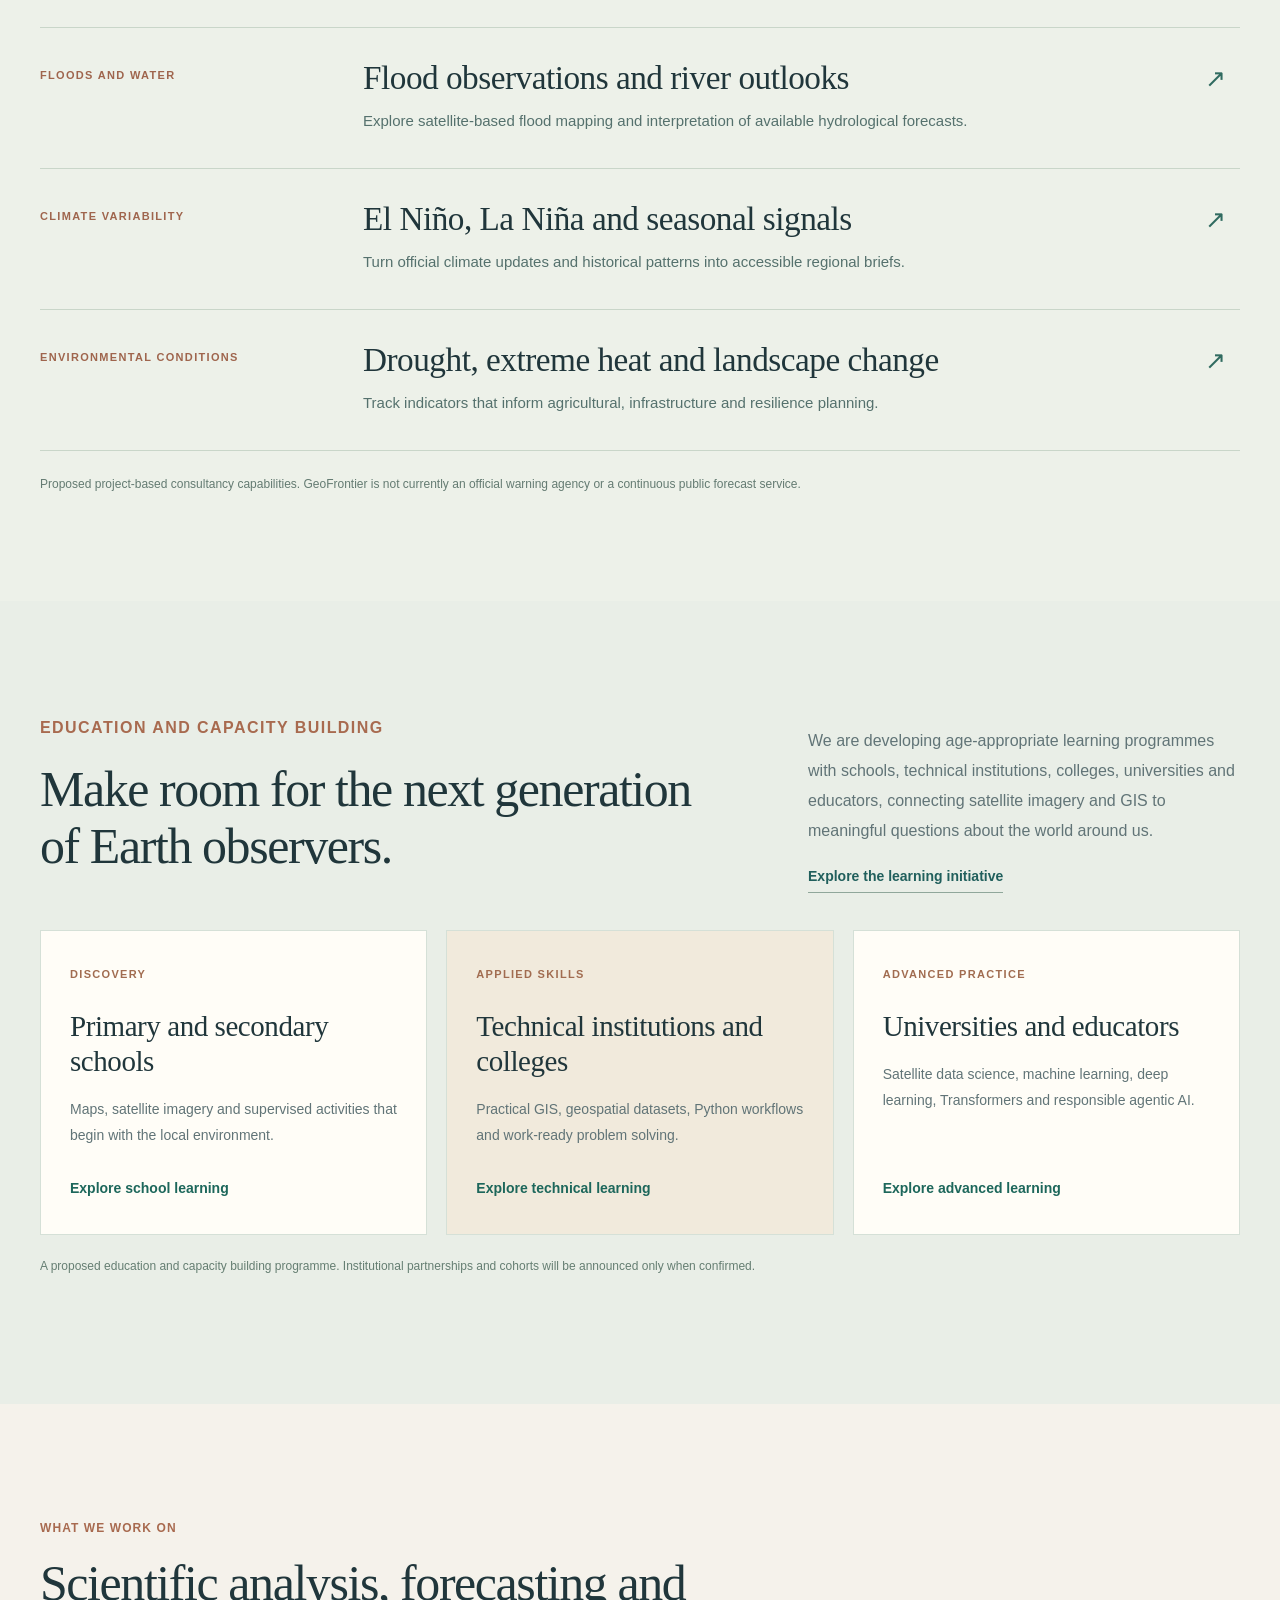
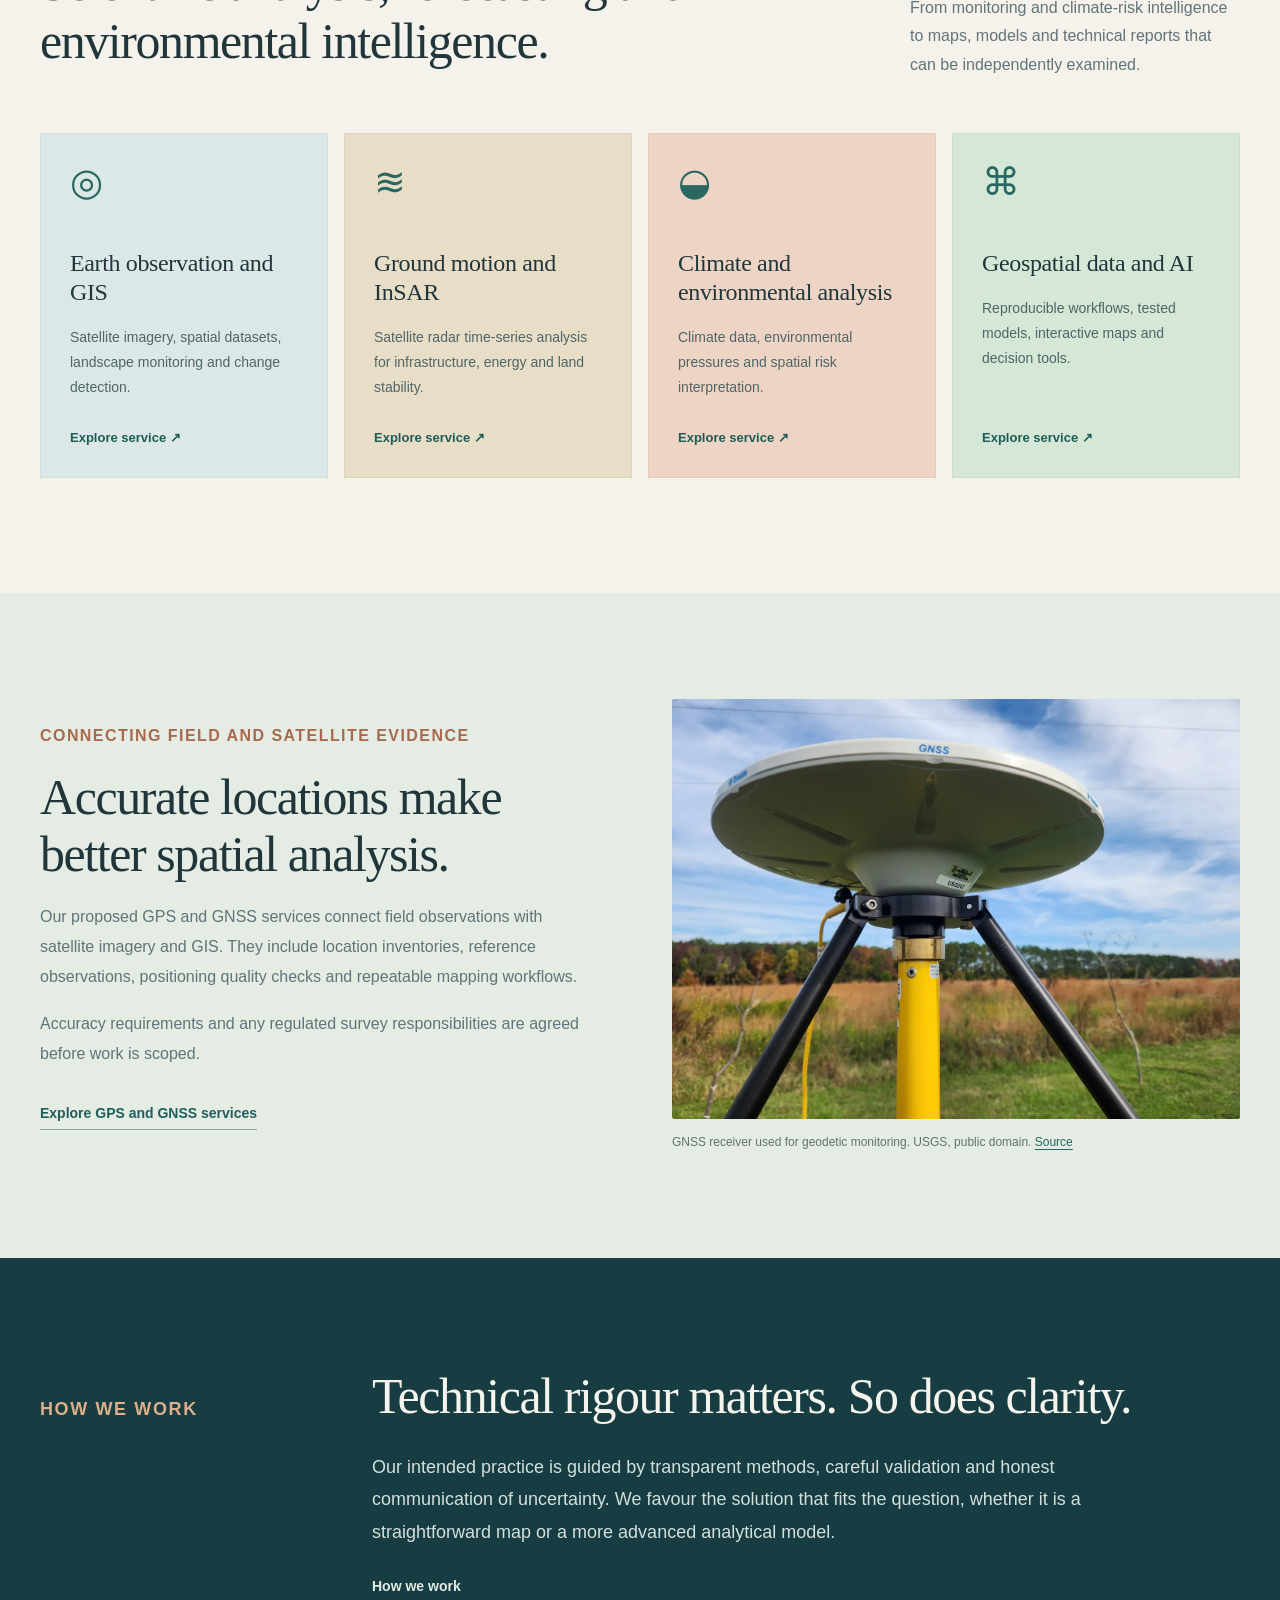
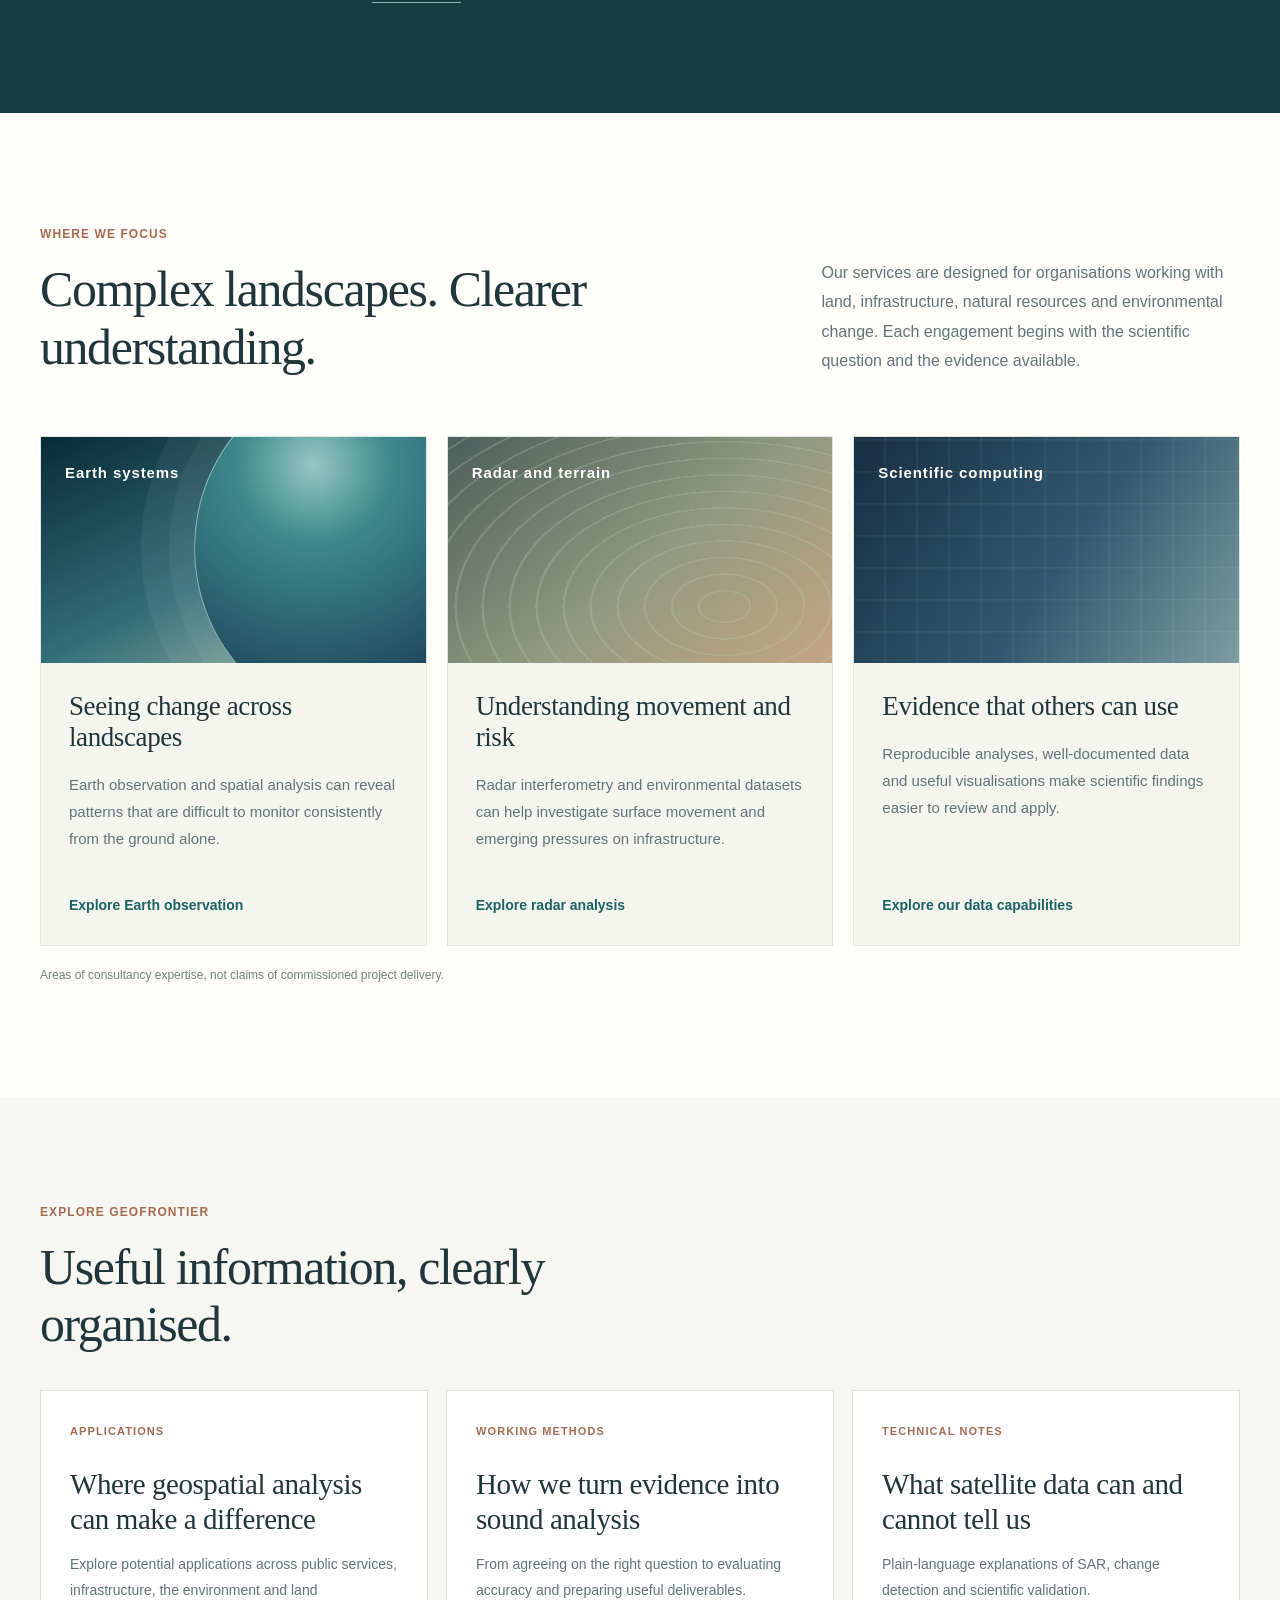
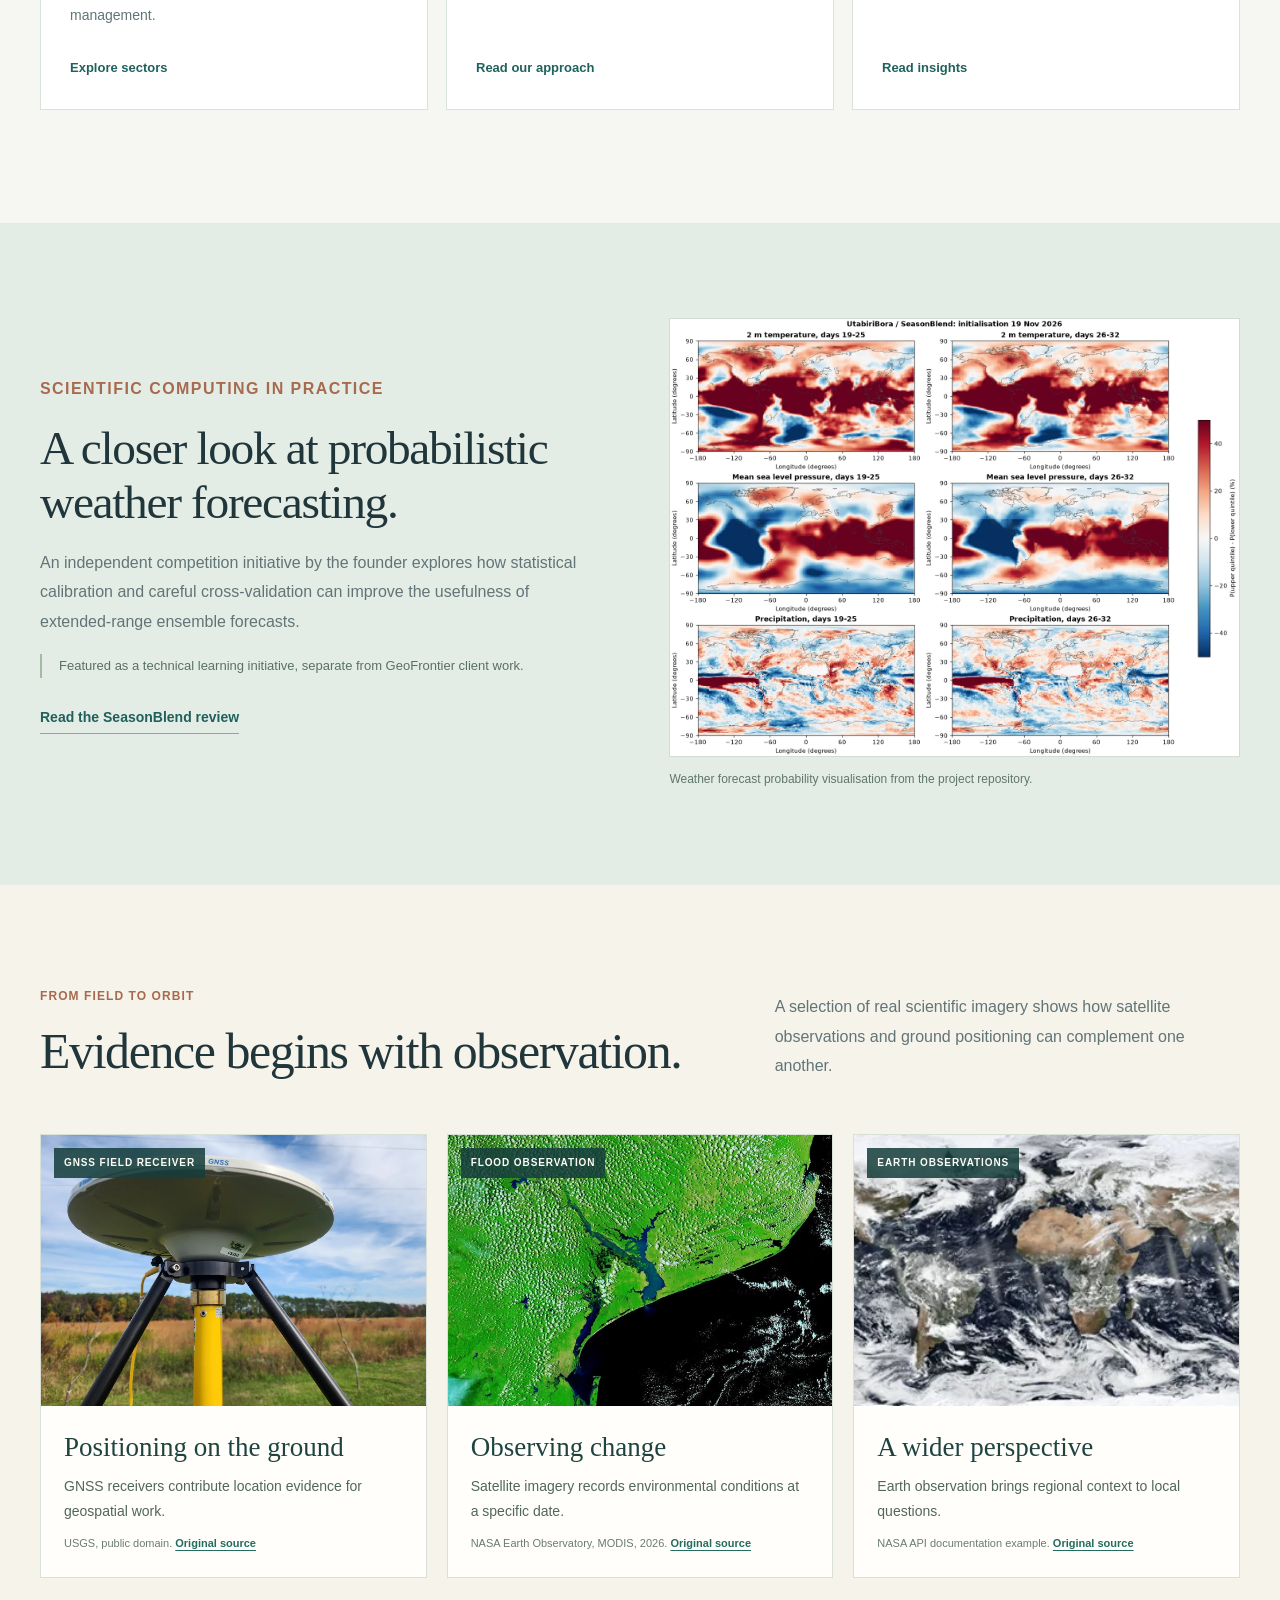
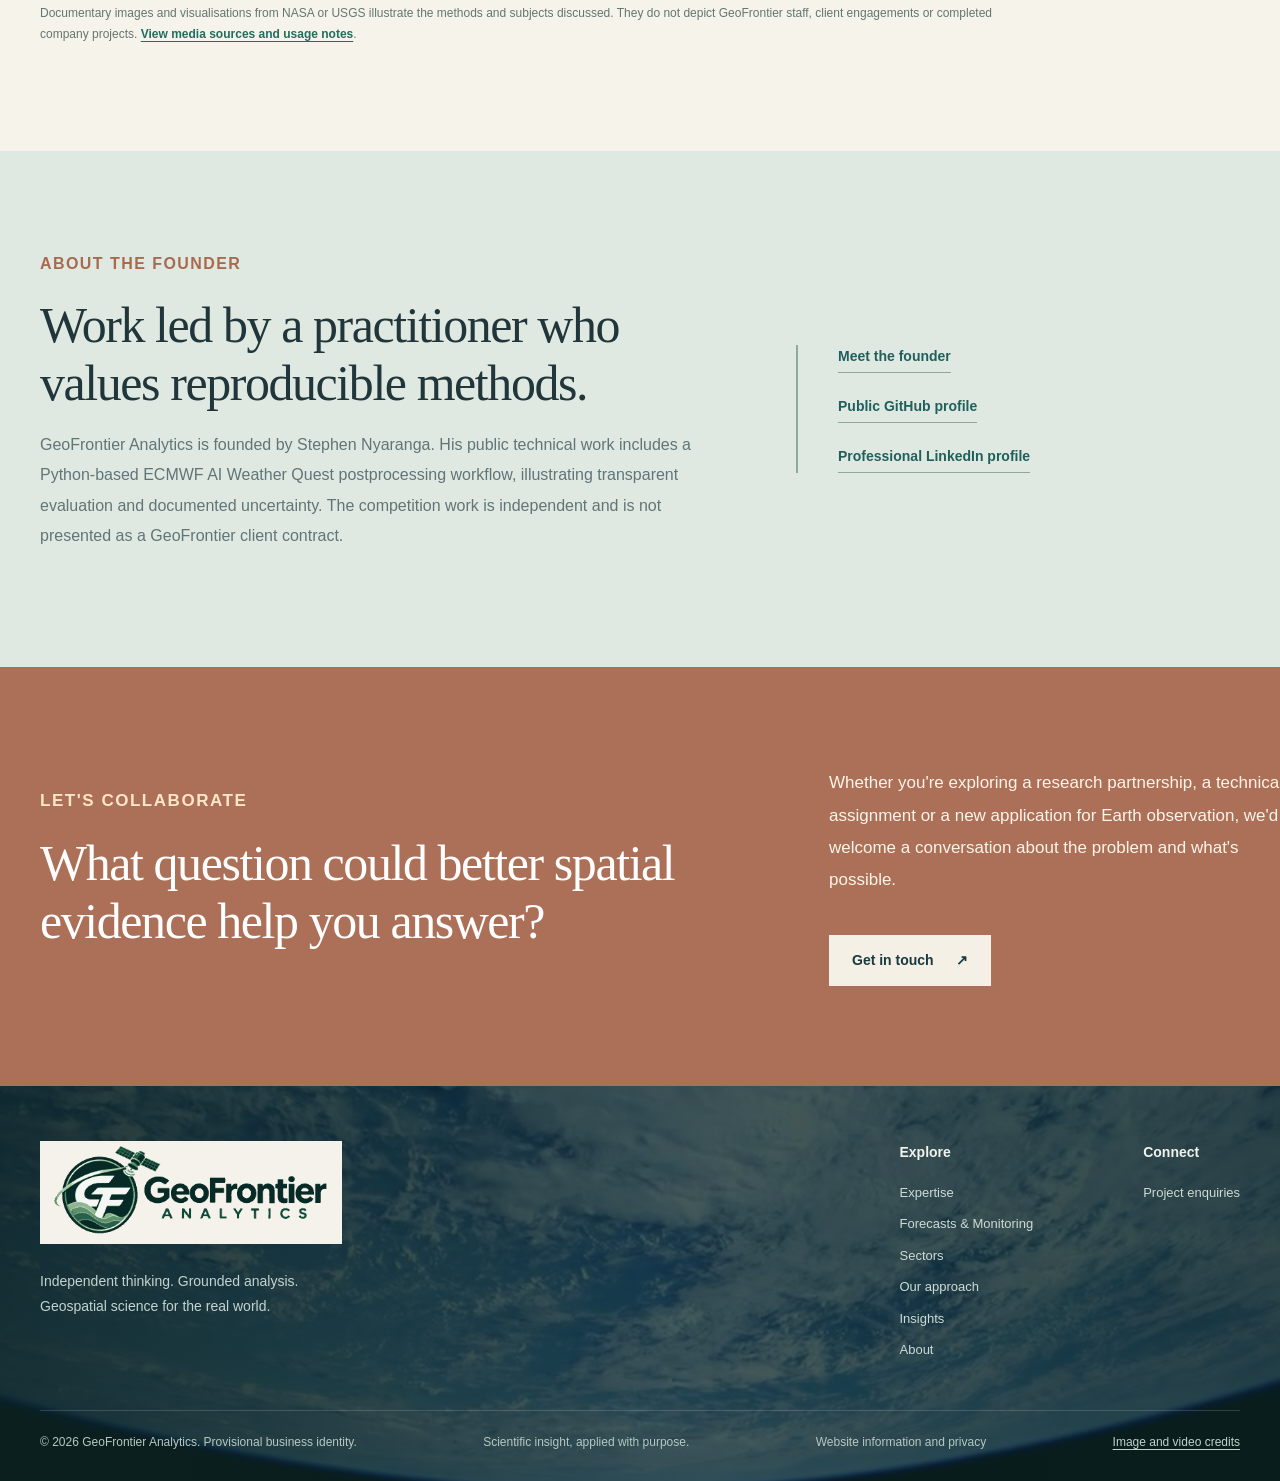
==== commit af3b5961: "Cache credited NASA and USGS media for local website delivery" ====
--- a/index.html
+++ b/index.html
@@ -23,7 +23,7 @@
 <article class="focus-panel"><div class="focus-visual focus-visual-earth"><span class="focus-label">Earth systems</span></div><div class="focus-body"><h3>Seeing change across landscapes</h3><p>Earth observation and spatial analysis can reveal patterns that are difficult to monitor consistently from the ground alone.</p><a href="services.html#earth-observation">Explore Earth observation</a></div></article>
 <article class="focus-panel"><div class="focus-visual focus-visual-radar"><span class="focus-label">Radar and terrain</span></div><div class="focus-body"><h3>Understanding movement and risk</h3><p>Radar interferometry and environmental datasets can help investigate surface movement and emerging pressures on infrastructure.</p><a href="services.html#insar">Explore radar analysis</a></div></article>
 <article class="focus-panel"><div class="focus-visual focus-visual-data"><span class="focus-label">Scientific computing</span></div><div class="focus-body"><h3>Evidence that others can use</h3><p>Reproducible analyses, well-documented data and useful visualisations make scientific findings easier to review and apply.</p><a href="services.html#data">Explore our data capabilities</a></div></article>
-</div><p class="focus-note">Areas of consultancy expertise, not claims of commissioned project delivery.</p></div></section><section class="editorial-links"><div class="shell"><div class="editorial-head"><p class="section-label">Explore GeoFrontier</p><h2>Useful information, clearly organised.</h2></div><div class="editorial-tiles"><a href="sectors.html"><span>Applications</span><h3>Where geospatial analysis can make a difference</h3><p>Explore potential applications across public services, infrastructure, the environment and land management.</p><span class="tile-read">Explore sectors</span></a><a href="approach.html"><span>Working methods</span><h3>How we turn evidence into sound analysis</h3><p>From agreeing on the right question to evaluating accuracy and preparing useful deliverables.</p><span class="tile-read">Read our approach</span></a><a href="insights.html"><span>Technical notes</span><h3>What satellite data can and cannot tell us</h3><p>Plain-language explanations of SAR, change detection and scientific validation.</p><span class="tile-read">Read insights</span></a></div></div></section><section class="home-forecast"><div class="shell home-forecast-grid"><div><p class="section-label">Scientific computing in practice</p><h2>A closer look at probabilistic weather forecasting.</h2><p>An independent competition initiative by the founder explores how statistical calibration and careful cross-validation can improve the usefulness of extended-range ensemble forecasts.</p><p class="home-forecast-note">Featured as a technical learning initiative, separate from GeoFrontier client work.</p><a class="inline-link" href="forecasting.html">Read the SeasonBlend review</a></div><figure><img src="https://raw.githubusercontent.com/STEPHEN-NYARANGA/s2s-postprocessing-ecmwf/main/results/20261119/quicklook_20261119.png" loading="lazy" alt="A quick-look map generated for the SeasonBlend forecasting competition entry"><figcaption>Weather forecast probability visualisation from the project repository.</figcaption></figure></div></section><section class="visual-evidence" id="field-and-orbit"><div class="shell"><div class="visual-evidence-head"><div><p class="section-label">From field to orbit</p><h2>Evidence begins with observation.</h2></div><p>A selection of real scientific imagery shows how satellite observations and ground positioning can complement one another.</p></div><div class="source-visual-grid"><figure class="source-visual-card"><div class="source-media"><img src="assets/media/gnss-receiver.webp" loading="lazy" decoding="async" alt="GNSS receiver mounted on a geodetic field tripod"><span class="source-media-tag">GNSS field receiver</span></div><figcaption><strong>Positioning on the ground</strong><span>GNSS receivers contribute location evidence for geospatial work.</span><small>USGS, public domain. <a href="https://www.usgs.gov/media/images/gnss-receiver-monitoring-land-motion" target="_blank" rel="noopener noreferrer">Original source</a></small></figcaption></figure>
+</div><p class="focus-note">Areas of consultancy expertise, not claims of commissioned project delivery.</p></div></section><section class="editorial-links"><div class="shell"><div class="editorial-head"><p class="section-label">Explore GeoFrontier</p><h2>Useful information, clearly organised.</h2></div><div class="editorial-tiles"><a href="sectors.html"><span>Applications</span><h3>Where geospatial analysis can make a difference</h3><p>Explore potential applications across public services, infrastructure, the environment and land management.</p><span class="tile-read">Explore sectors</span></a><a href="approach.html"><span>Working methods</span><h3>How we turn evidence into sound analysis</h3><p>From agreeing on the right question to evaluating accuracy and preparing useful deliverables.</p><span class="tile-read">Read our approach</span></a><a href="insights.html"><span>Technical notes</span><h3>What satellite data can and cannot tell us</h3><p>Plain-language explanations of SAR, change detection and scientific validation.</p><span class="tile-read">Read insights</span></a></div></div></section><section class="home-forecast"><div class="shell home-forecast-grid"><div><p class="section-label">Scientific computing in practice</p><h2>A closer look at probabilistic weather forecasting.</h2><p>An independent competition initiative by the founder explores how statistical calibration and careful cross-validation can improve the usefulness of extended-range ensemble forecasts.</p><p class="home-forecast-note">Featured as a technical learning initiative, separate from GeoFrontier client work.</p><a class="inline-link" href="forecasting.html">Read the SeasonBlend review</a></div><figure><img src="assets/media/seasonblend-quicklook-20261119.webp" loading="lazy" alt="A quick-look map generated for the SeasonBlend forecasting competition entry"><figcaption>Weather forecast probability visualisation from the project repository.</figcaption></figure></div></section><section class="visual-evidence" id="field-and-orbit"><div class="shell"><div class="visual-evidence-head"><div><p class="section-label">From field to orbit</p><h2>Evidence begins with observation.</h2></div><p>A selection of real scientific imagery shows how satellite observations and ground positioning can complement one another.</p></div><div class="source-visual-grid"><figure class="source-visual-card"><div class="source-media"><img src="assets/media/gnss-receiver.webp" loading="lazy" decoding="async" alt="GNSS receiver mounted on a geodetic field tripod"><span class="source-media-tag">GNSS field receiver</span></div><figcaption><strong>Positioning on the ground</strong><span>GNSS receivers contribute location evidence for geospatial work.</span><small>USGS, public domain. <a href="https://www.usgs.gov/media/images/gnss-receiver-monitoring-land-motion" target="_blank" rel="noopener noreferrer">Original source</a></small></figcaption></figure>
 <figure class="source-visual-card"><div class="source-media"><img src="assets/media/mozambique-flood-2026.webp" loading="lazy" decoding="async" alt="NASA false-colour MODIS observation of flooding in southern Mozambique in January 2026"><span class="source-media-tag">Flood observation</span></div><figcaption><strong>Observing change</strong><span>Satellite imagery records environmental conditions at a specific date.</span><small>NASA Earth Observatory, MODIS, 2026. <a href="https://science.nasa.gov/earth/earth-observatory/floods-inundate-southern-mozambique/" target="_blank" rel="noopener noreferrer">Original source</a></small></figcaption></figure>
 <figure class="source-visual-card"><div class="source-media"><img src="assets/media/suomi-npp.webp" loading="lazy" decoding="async" alt="NASA global Suomi NPP satellite imagery example"><span class="source-media-tag">Earth observations</span></div><figcaption><strong>A wider perspective</strong><span>Earth observation brings regional context to local questions.</span><small>NASA API documentation example. <a href="https://github.com/nasa/api-docs" target="_blank" rel="noopener noreferrer">Original source</a></small></figcaption></figure></div><p class="visual-evidence-note">Documentary images and visualisations from NASA or USGS illustrate the methods and subjects discussed. They do not depict GeoFrontier staff, client engagements or completed company projects. <a href="media-credits.html">View media sources and usage notes</a>.</p></div></section><section class="founder-home"><div class="shell founder-home-grid"><div><p class="section-label">About the founder</p><h2>Work led by a practitioner who values reproducible methods.</h2><p>GeoFrontier Analytics is founded by Stephen Nyaranga. His public technical work includes a Python-based ECMWF AI Weather Quest postprocessing workflow, illustrating transparent evaluation and documented uncertainty. The competition work is independent and is not presented as a GeoFrontier client contract.</p></div><div class="founder-home-links"><a href="about.html#founder" class="inline-link">Meet the founder</a><a href="https://github.com/STEPHEN-NYARANGA" target="_blank" rel="noopener noreferrer" class="inline-link">Public GitHub profile</a><a href="https://www.linkedin.com/in/stephennyaranga/" target="_blank" rel="noopener noreferrer" class="inline-link">Professional LinkedIn profile</a></div></div></section>
 <section class="closing-section"><div class="shell closing-grid"><div><p class="section-label">Let's collaborate</p><h2>What question could better spatial evidence help you answer?</h2></div><div><p>Whether you're exploring a research partnership, a technical assignment or a new application for Earth observation, we'd welcome a conversation about the problem and what's possible.</p><a class="btn btn-light" href="contact.html">Get in touch <span>↗</span></a></div></div></section></main><footer class="site-footer geofrontier-video-footer"><div class="geofrontier-video-media geofrontier-footer-media" aria-hidden="true"><video class="geofrontier-bg-video" autoplay muted loop playsinline preload="metadata" tabindex="-1" poster="assets/media/geofrontier-home-reel-poster.jpg"><source src="assets/media/geofrontier-home-reel.mp4" type="video/mp4"></video></div><div class="geofrontier-video-shade" aria-hidden="true"></div><div class="shell"><div class="footer-upper"><div class="footer-brand"><a href="index.html"><img src="assets/geofrontier-orbital-logo.png?v=5" alt="GeoFrontier Analytics" width="270" height="90" decoding="async"></a><p>Independent thinking. Grounded analysis.<br>Geospatial science for the real world.</p></div><div class="footer-columns"><div><strong>Explore</strong><a href="services.html">Expertise</a><a href="monitoring.html">Forecasts &amp; Monitoring</a><a href="sectors.html">Sectors</a><a href="approach.html">Our approach</a><a href="insights.html">Insights</a><a href="about.html">About</a></div><div><strong>Connect</strong><a href="contact.html">Project enquiries</a></div></div></div><div class="footer-bottom"><span>© <span data-year>2026</span> GeoFrontier Analytics. Provisional business identity.</span><span>Scientific insight, applied with purpose.</span><a class="footer-privacy" href="privacy.html">Website information and privacy</a><a class="footer-media" href="media-credits.html">Image and video credits</a></div></div></footer></body></html>
--- a/css/site-v2.css
+++ b/css/site-v2.css
@@ -693,3 +693,80 @@
 @media (prefers-reduced-motion: reduce) {
   .geofrontier-photo-media > img { transform: none; animation: none; }
 }
+
+
+/* November 2026 review improvements: scoped service offers, founder proof,
+   safer enquiry preparation and one realistic education workshop.
+   All enhancements keep the existing visual identity and motion backgrounds. */
+.focus-home{background:#e9eee8;padding:108px 0}
+.focus-home-heading,.service-summary-heading{display:grid;grid-template-columns:1.12fr .88fr;gap:70px;align-items:end;margin-bottom:39px}
+.focus-home-heading h2,.service-summary-heading h2{max-width:750px}
+.focus-home-heading>p,.service-summary-heading>p{font-size:16px;line-height:1.86;max-width:520px}
+.focus-home-grid{display:grid;grid-template-columns:repeat(2,minmax(0,1fr));gap:19px}
+.focus-home-grid article{background:#fbfaf4;padding:41px 37px;border-top:3px solid #9cb29f;display:flex;flex-direction:column;align-items:flex-start}
+.focus-home-grid article:nth-child(2){background:#eef4eb}
+.focus-home-tag{font-size:11px;font-weight:740;letter-spacing:.1em;text-transform:uppercase;color:#9e684f;margin-bottom:24px}
+.focus-home-grid h3{font:400 clamp(29px,3.2vw,43px)/1.2 var(--serif);margin-bottom:18px}
+.focus-home-grid p{font-size:15px;line-height:1.85}
+.focus-home-grid .inline-link{margin-top:auto}
+.focus-home-note,.entry-offers-note{font-size:12px;color:#64786d;line-height:1.85;margin:23px 0 0}
+.founder-home{background:#e0e9e1;padding:98px 0}
+.founder-home-grid{display:grid;grid-template-columns:1.2fr .8fr;gap:90px;align-items:center}
+.founder-home h2{max-width:760px}
+.founder-home p{font-size:16px;line-height:1.9;max-width:800px}
+.founder-home-links{display:flex;flex-direction:column;align-items:flex-start;gap:22px;padding-left:40px;border-left:2px solid #8cab98}
+.founder-links{display:flex;flex-wrap:wrap;gap:14px 22px;margin:20px 0 22px}
+.service-summary{background:#eef1e9;padding:83px 0 90px}
+.service-summary-table-wrap{overflow-x:auto;border:1px solid #cfdbd1;background:#fffdf7}
+.service-summary-table{width:100%;min-width:660px;border-collapse:collapse;text-align:left}
+.service-summary-table th{background:#214a44;color:#fff;font-size:12px;text-transform:uppercase;letter-spacing:.08em;padding:19px 20px}
+.service-summary-table td{font-size:14px;line-height:1.75;padding:21px 20px;vertical-align:top;border-bottom:1px solid #dce5dd}
+.service-summary-table tr:last-child td{border-bottom:0}
+.service-summary-table td:first-child{font-weight:650;color:#284a41}
+.service-summary-table a{color:#226b5d;text-decoration:underline;text-underline-offset:3px}
+.entry-offers{padding:95px 0 98px;background:#f1f2eb;scroll-margin-top:110px}
+.entry-offers-grid{display:grid;grid-template-columns:repeat(3,minmax(0,1fr));gap:17px}
+.entry-offers-grid article{background:#fffefa;padding:34px 28px;border-top:3px solid #b2c2ac;display:flex;flex-direction:column;align-items:flex-start}
+.entry-offers-grid article:nth-child(2){background:#eaf0e8}
+.entry-offers-grid article>span{font-size:11px;font-weight:760;letter-spacing:.1em;text-transform:uppercase;color:#976247}
+.entry-offers-grid h3{font:400 31px/1.2 var(--serif);margin:18px 0}
+.entry-offers-grid p{font-size:14px;line-height:1.85}
+.entry-offers-grid .inline-link{margin-top:auto}
+.monitor-value{padding:96px 0;background:#e4eee7}
+.monitor-value-grid{display:grid;grid-template-columns:.95fr 1.05fr;gap:90px}
+.monitor-value-grid p{font-size:16px;line-height:1.84}
+.monitor-value-grid ul{padding-left:20px;font-size:14px;line-height:1.85}
+.monitor-value-grid li{margin-bottom:8px}
+.learning-first-workshop{padding:98px 0;background:#e1ebe4;scroll-margin-top:110px}
+.first-workshop-grid{display:grid;grid-template-columns:1.07fr .93fr;gap:78px}
+.first-workshop-grid p{font-size:15px;line-height:1.86}
+.first-workshop-details{border-left:2px solid #a6beab;padding:0 0 0 34px}
+.first-workshop-details p{padding-bottom:13px;border-bottom:1px solid #bed0bf;font-size:14px;line-height:1.8}
+.first-workshop-details a{margin-top:19px}
+.contact-brief-helper{padding-top:23px;margin-top:22px;border-top:1px solid #c9d7cc}
+.contact-brief-helper h4{font:400 24px/1.3 var(--serif);margin:0 0 11px}
+.contact-brief-helper p{font-size:13px;line-height:1.82}
+.contact-brief-helper .btn-outline{background:transparent;border:1px solid #3e7265;color:#1c554a;padding:11px 17px;font-size:13px;cursor:pointer}
+.contact-brief-helper .btn-outline:hover{background:#e5eee6}
+.contact-brief-helper button:focus-visible{outline:3px solid #a8714b;outline-offset:3px}
+.copy-enquiry-feedback{min-height:1.6em;color:#225b4e}
+.note-meta{font-size:11px;color:#7b6b5b;letter-spacing:.04em;margin-bottom:10px}
+.note-service{margin:20px 0 0}
+.note-service a,.forecast-context a{color:#1a6757;text-decoration:underline;text-underline-offset:3px;font-weight:650}
+.forecast-context{padding:26px 0;background:#e5eee7}
+.forecast-context .shell{display:grid;grid-template-columns:220px 1fr;gap:35px;align-items:center}
+.forecast-context p:not(.section-label){font-size:13px;line-height:1.75;margin:0}
+@media(max-width:1050px){
+ .focus-home-heading,.service-summary-heading{gap:30px}
+ .founder-home-grid,.first-workshop-grid,.monitor-value-grid{gap:34px}
+ .entry-offers-grid{grid-template-columns:repeat(2,minmax(0,1fr))}
+}
+@media(max-width:780px){
+ .focus-home,.founder-home,.service-summary,.entry-offers,.monitor-value,.learning-first-workshop{padding:72px 0}
+ .focus-home-heading,.focus-home-grid,.founder-home-grid,.service-summary-heading,.monitor-value-grid,.first-workshop-grid,.forecast-context .shell{grid-template-columns:1fr;gap:24px}
+ .focus-home-grid article{padding:27px 25px}
+ .entry-offers-grid{grid-template-columns:1fr}
+ .entry-offers-grid article{padding:28px 25px}
+ .founder-home-links{padding-left:17px;gap:15px}
+ .first-workshop-details{padding-left:18px}
+}
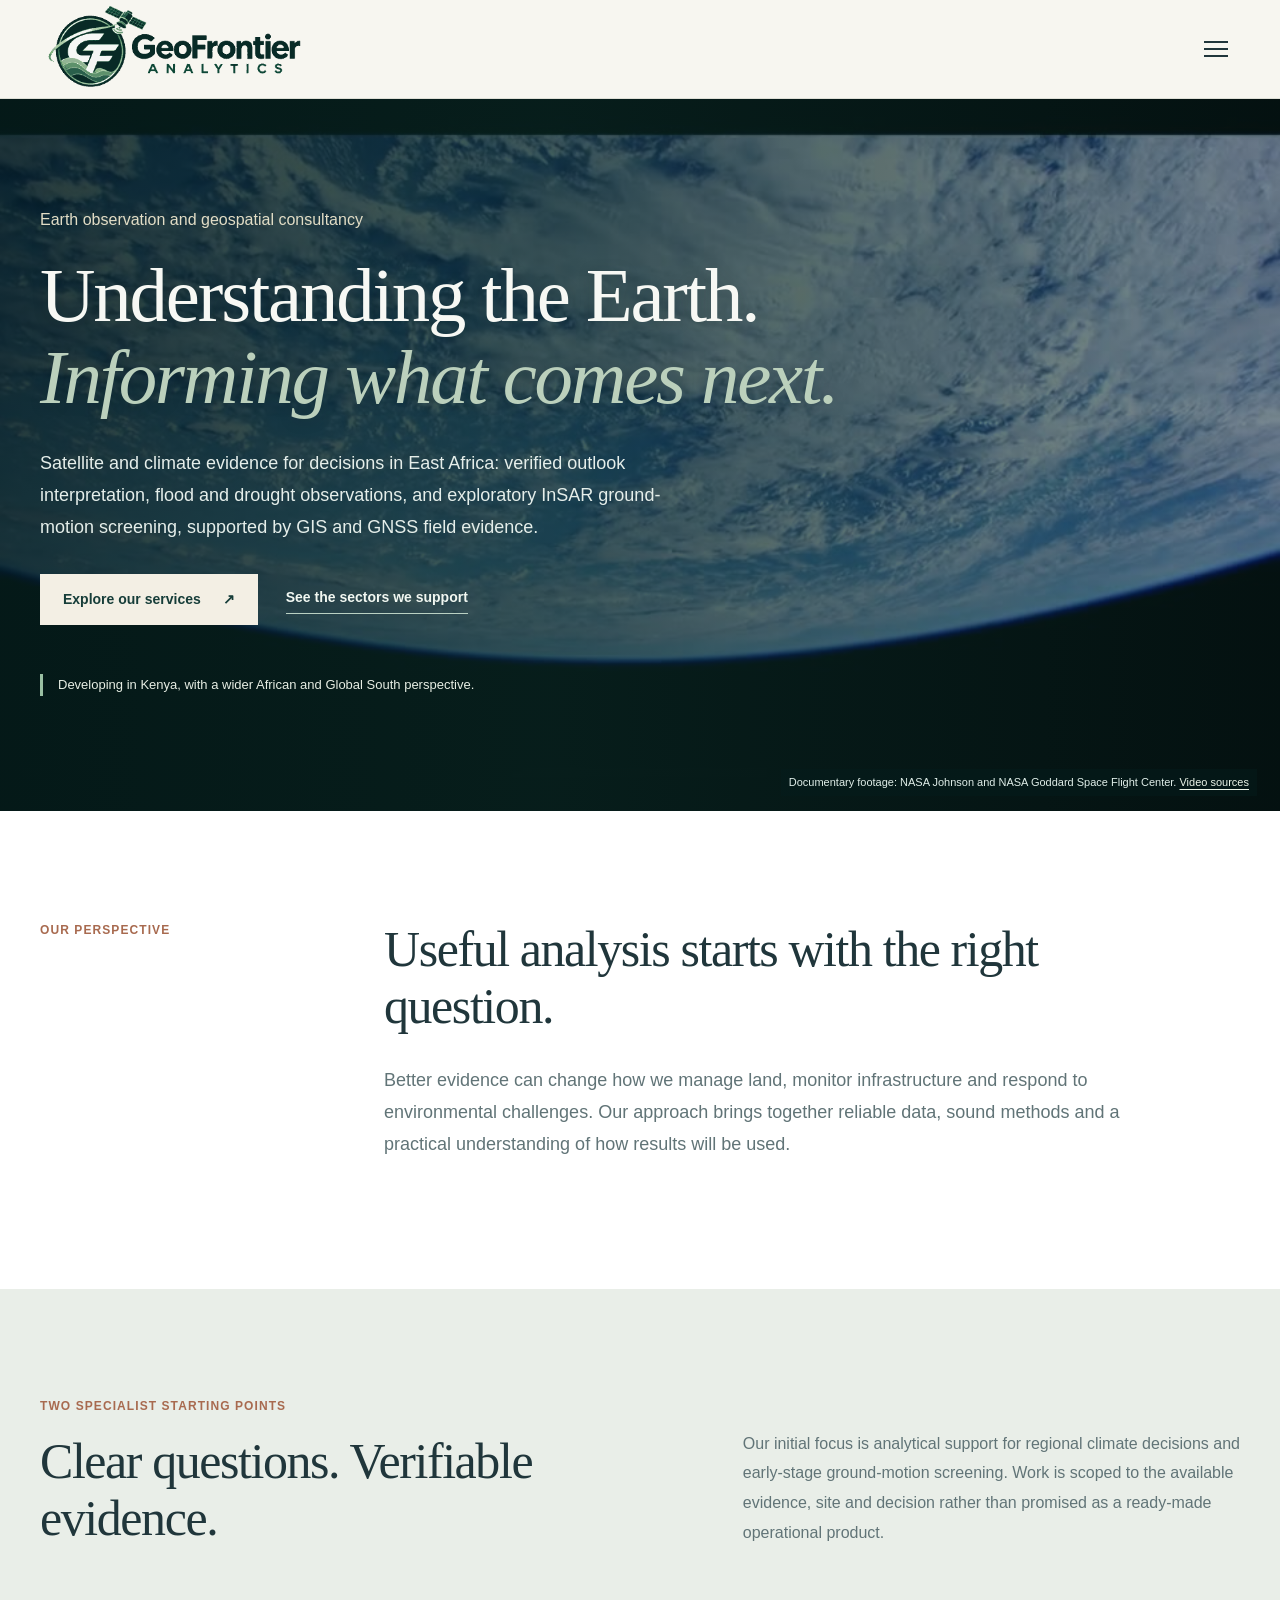
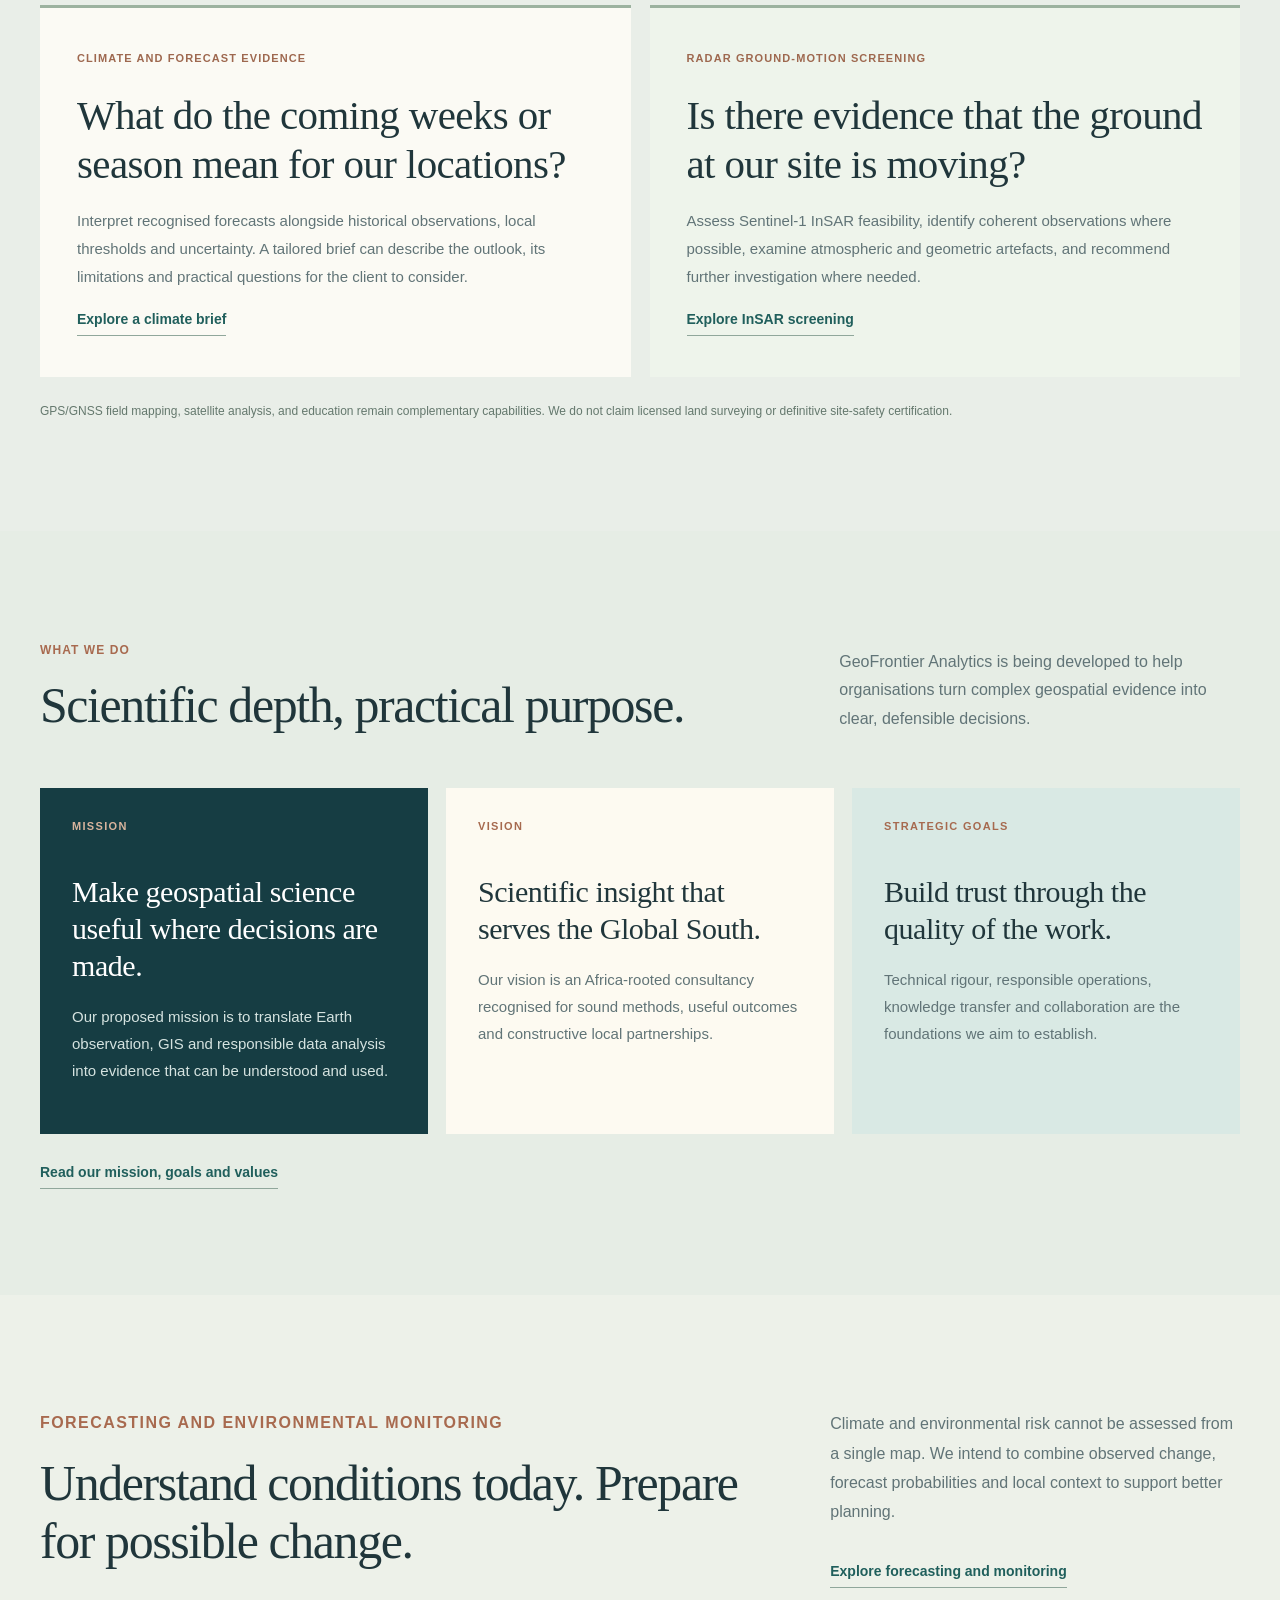
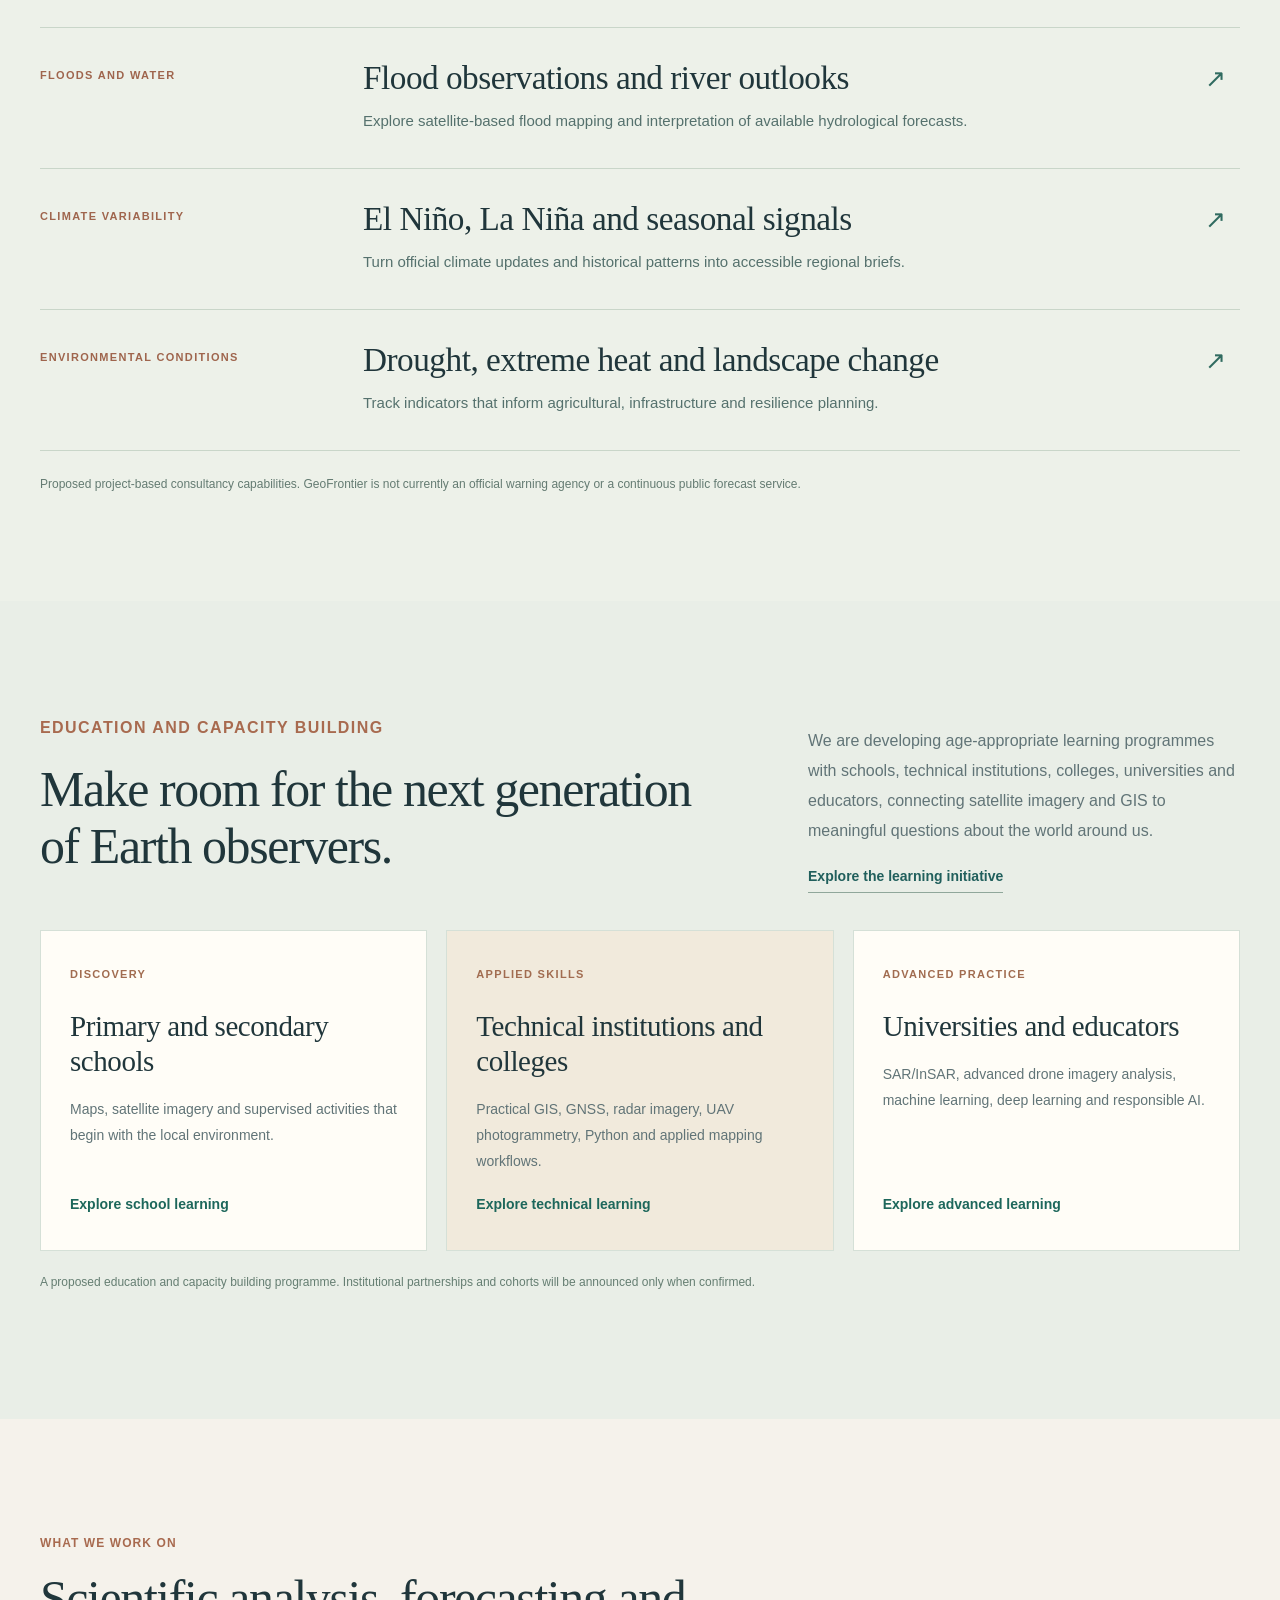
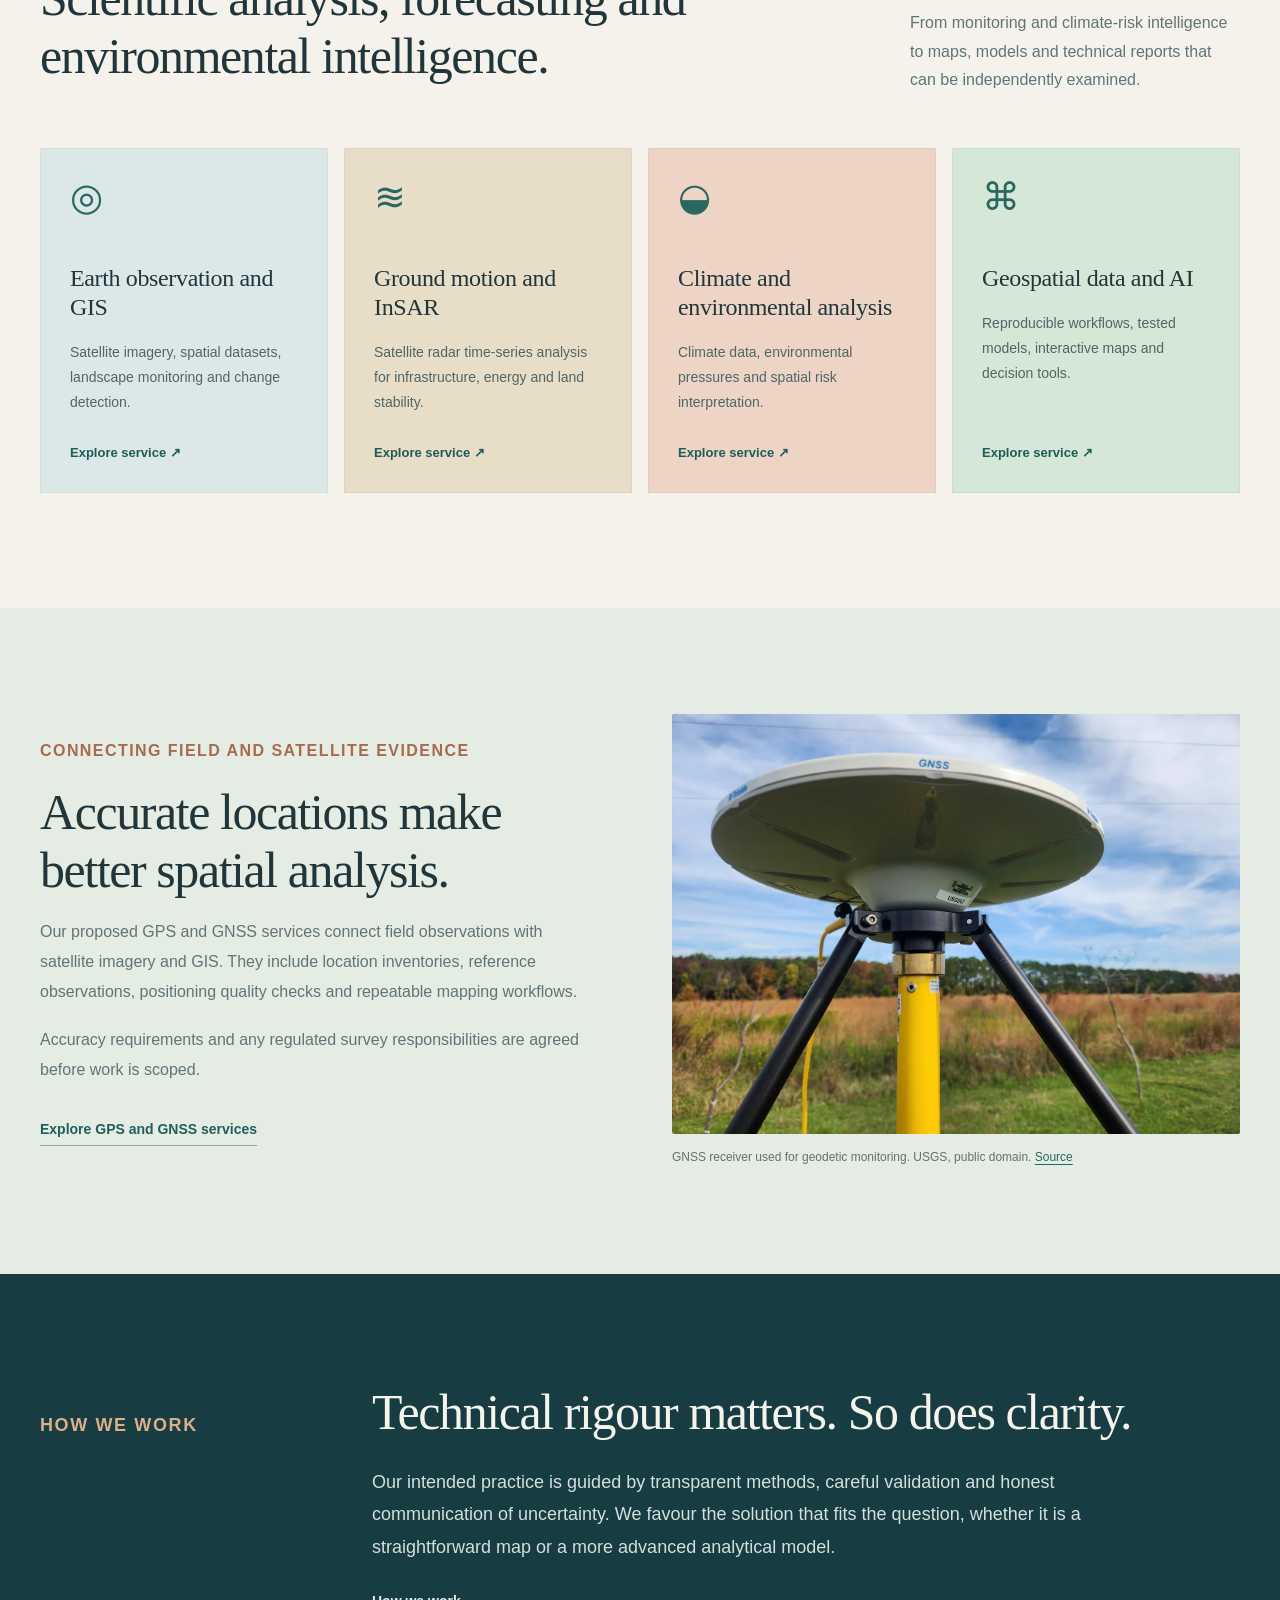
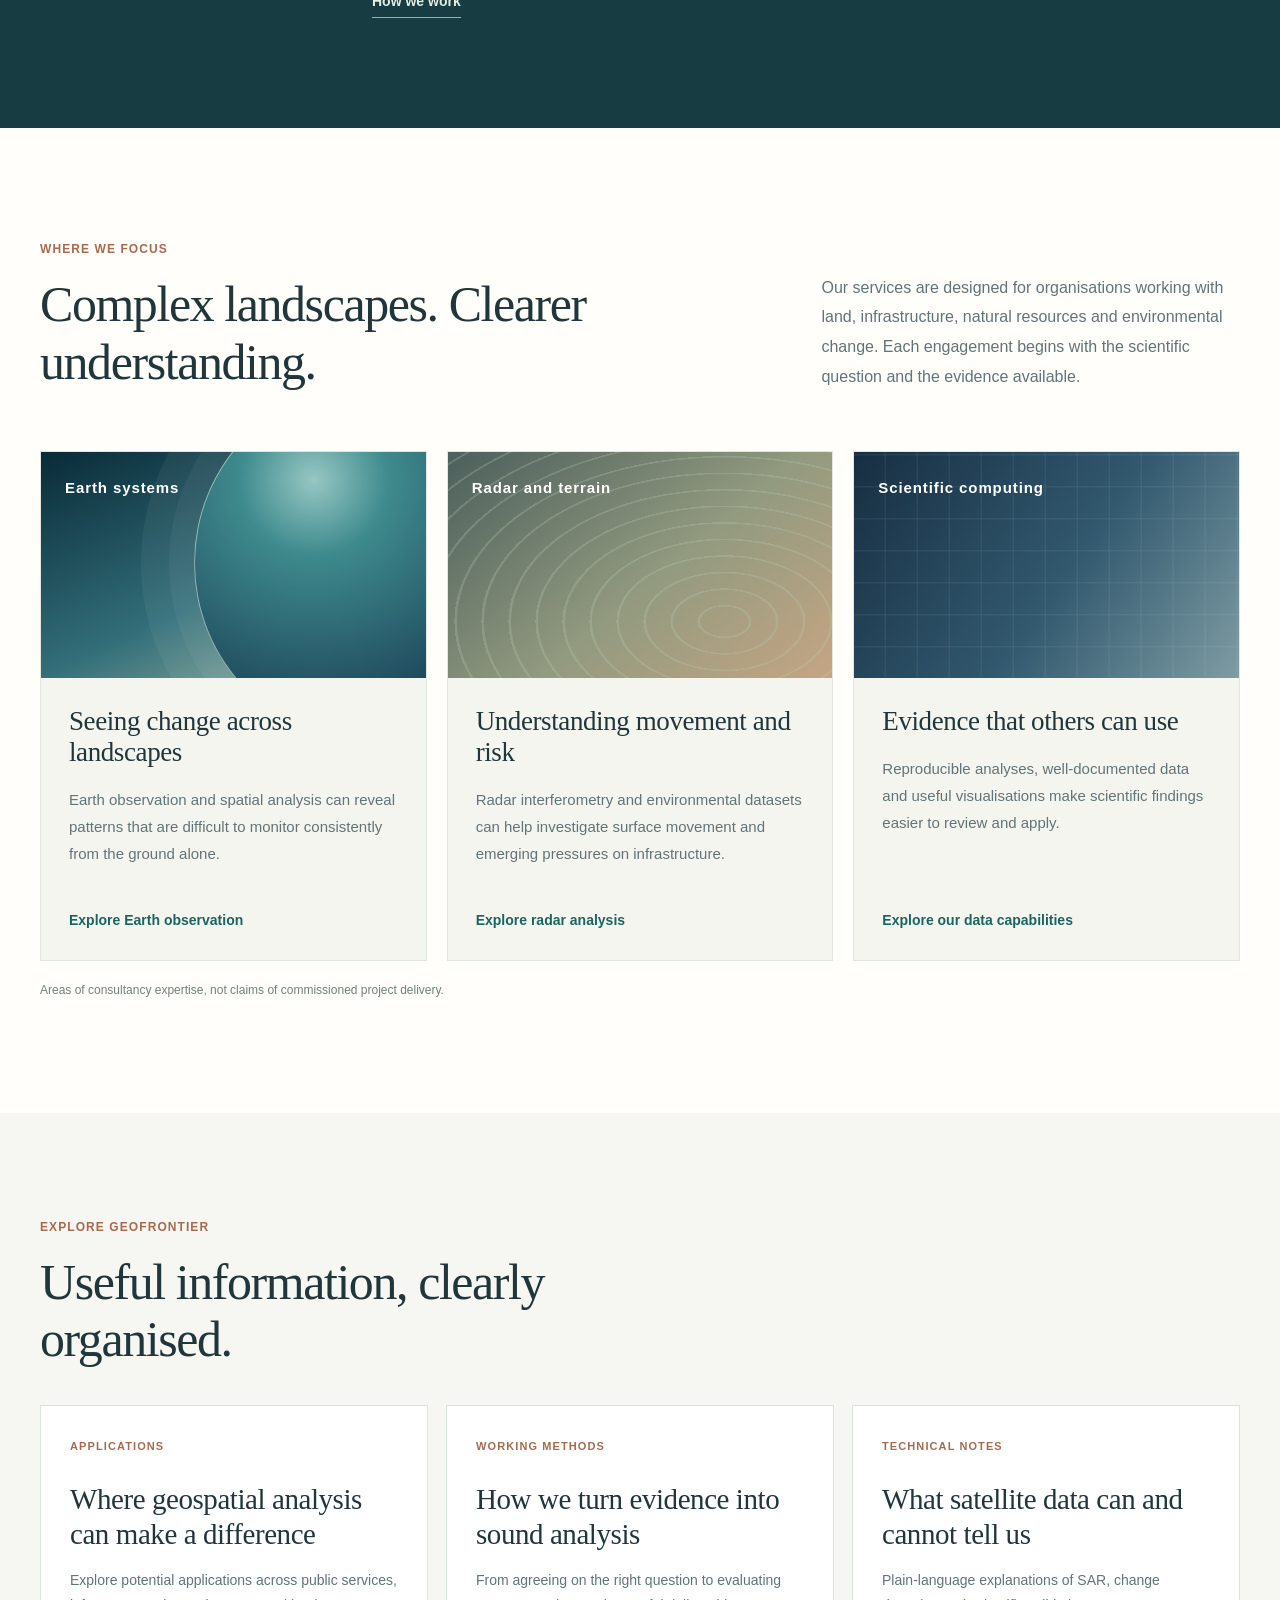
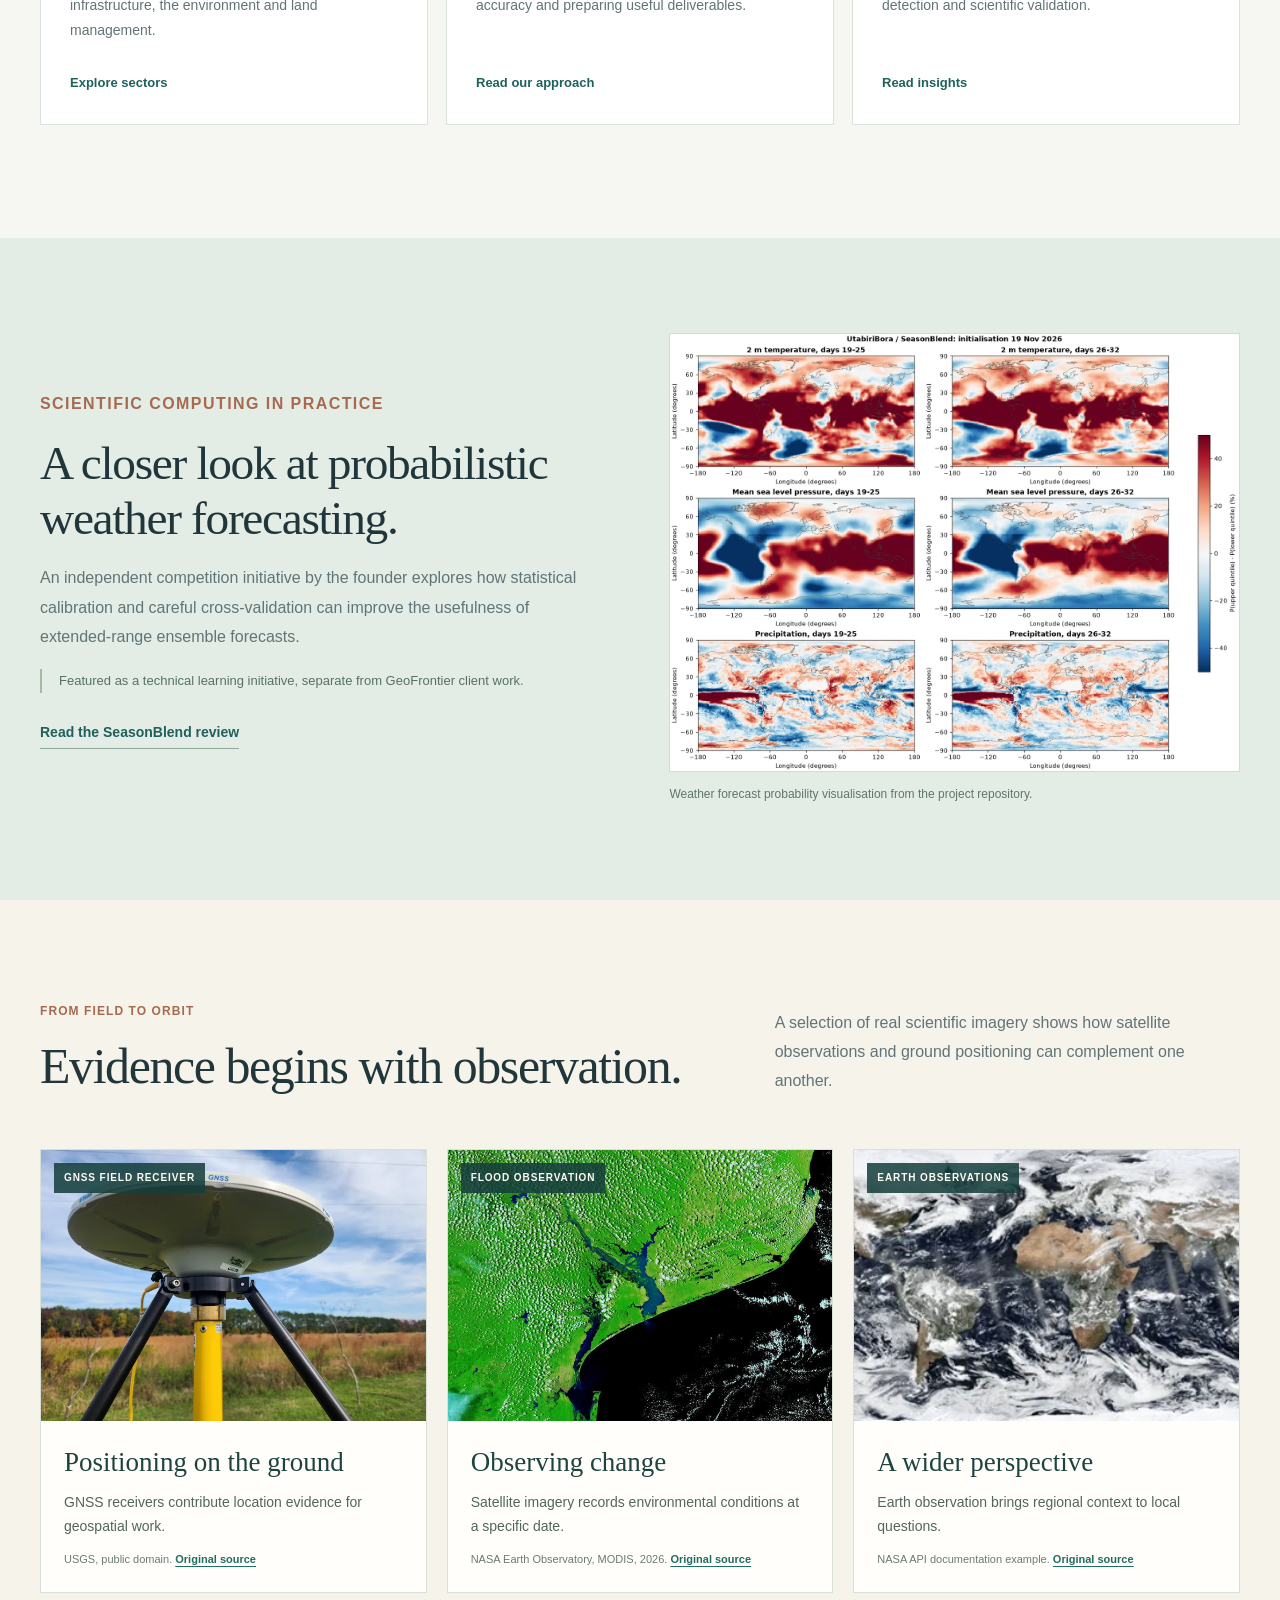
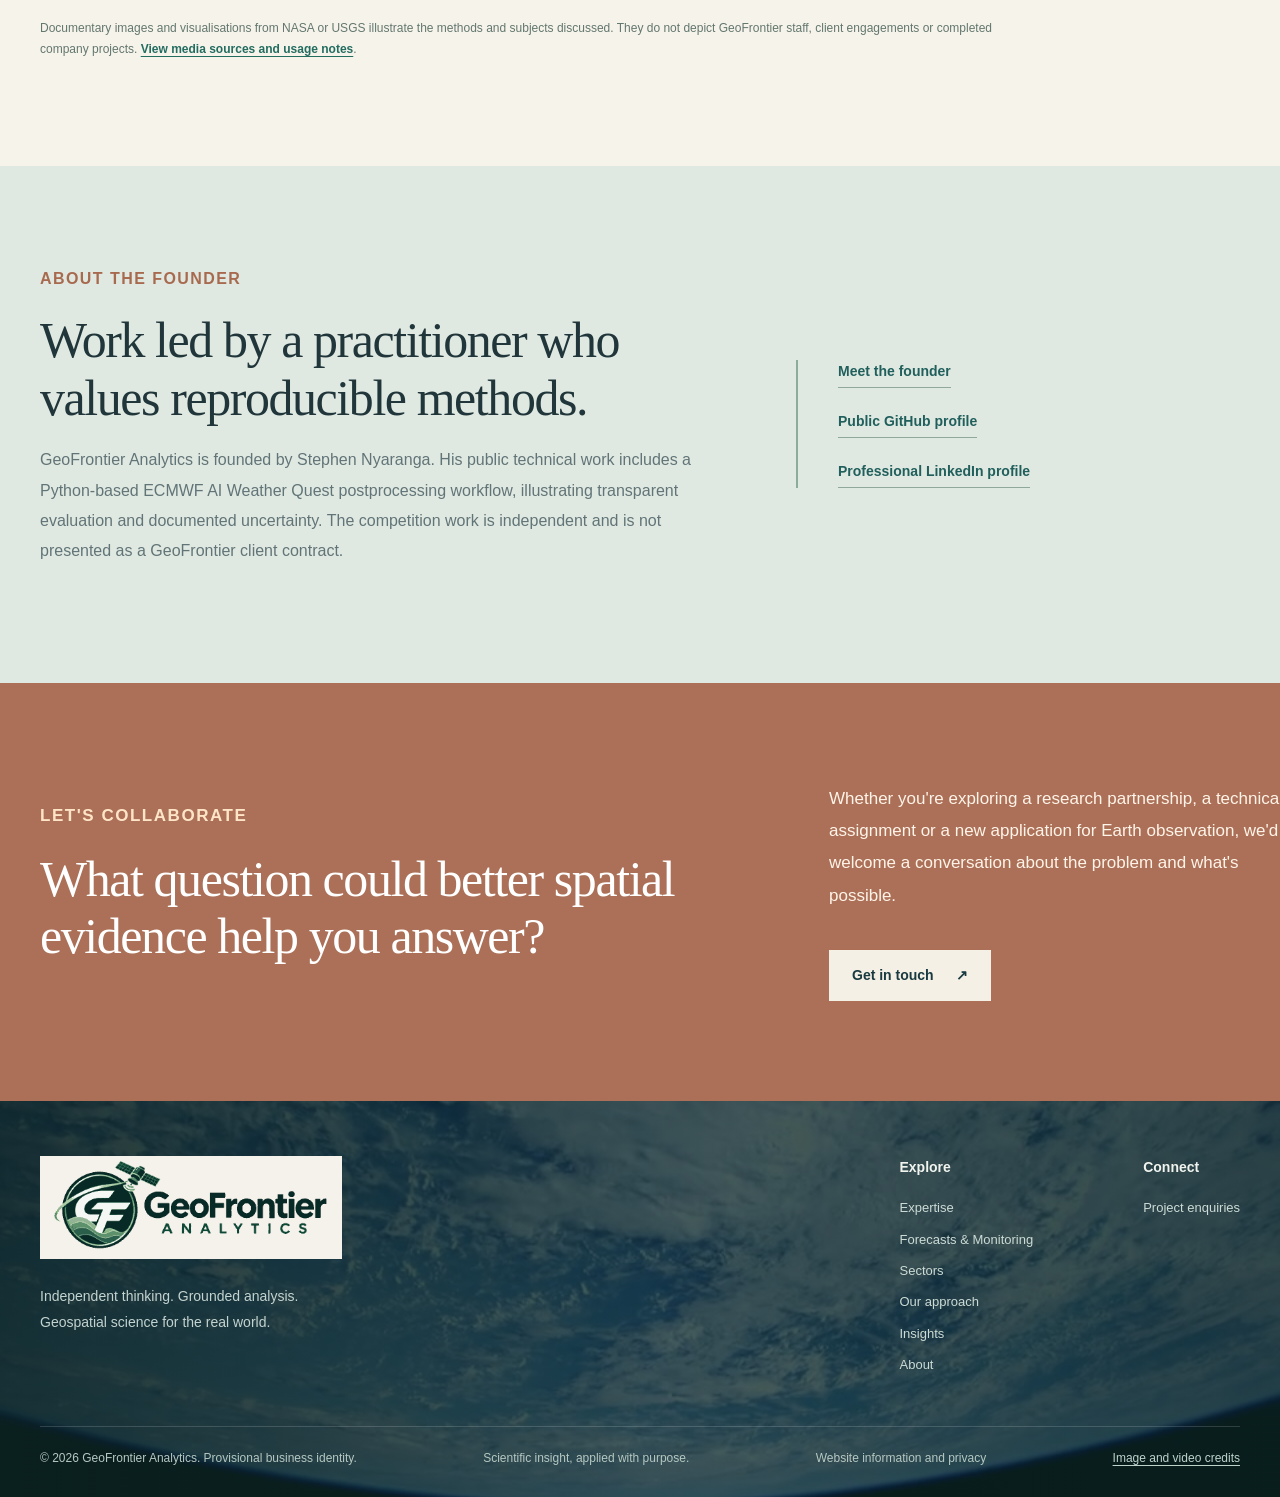
==== commit 50e6aec7: "Introduce radar and UAV data education on homepage while keeping current layout" ====
--- a/index.html
+++ b/index.html
@@ -14,8 +14,8 @@
 </div><p class="risk-home-disclaimer">Proposed project-based consultancy capabilities. GeoFrontier is not currently an official warning agency or a continuous public forecast service.</p></div></section>
 <section class="education-home"><div class="shell"><div class="education-home-top"><div><p class="section-label">Education and capacity building</p><h2>Make room for the next generation of Earth observers.</h2></div><div><p>We are developing age-appropriate learning programmes with schools, technical institutions, colleges, universities and educators, connecting satellite imagery and GIS to meaningful questions about the world around us.</p><a href="education.html" class="inline-link">Explore the learning initiative</a></div></div>
 <div class="education-home-cards"><a href="education.html#primary"><span>Discovery</span><h3>Primary and secondary schools</h3><p>Maps, satellite imagery and supervised activities that begin with the local environment.</p><span class="tile-read">Explore school learning</span></a>
-<a href="education.html#tvet"><span>Applied skills</span><h3>Technical institutions and colleges</h3><p>Practical GIS, geospatial datasets, Python workflows and work-ready problem solving.</p><span class="tile-read">Explore technical learning</span></a>
-<a href="education.html#university"><span>Advanced practice</span><h3>Universities and educators</h3><p>Satellite data science, machine learning, deep learning, Transformers and responsible agentic AI.</p><span class="tile-read">Explore advanced learning</span></a></div>
+<a href="education.html#tvet"><span>Applied skills</span><h3>Technical institutions and colleges</h3><p>Practical GIS, GNSS, radar imagery, UAV photogrammetry, Python and applied mapping workflows.</p><span class="tile-read">Explore technical learning</span></a>
+<a href="education.html#university"><span>Advanced practice</span><h3>Universities and educators</h3><p>SAR/InSAR, advanced drone imagery analysis, machine learning, deep learning and responsible AI.</p><span class="tile-read">Explore advanced learning</span></a></div>
 <p class="education-home-caption">A proposed education and capacity building programme. Institutional partnerships and cohorts will be announced only when confirmed.</p></div></section>
 <section class="services-section"><div class="shell"><div class="section-heading"><div><p class="section-label">What we work on</p><h2>Scientific analysis, forecasting and environmental intelligence.</h2></div><p>From monitoring and climate-risk intelligence to maps, models and technical reports that can be independently examined.</p></div><div class="expertise-grid"><a href="services.html#earth-observation" class="expertise-tile blue"><span class="tile-icon" aria-hidden="true">◎</span><h3>Earth observation and GIS</h3><p>Satellite imagery, spatial datasets, landscape monitoring and change detection.</p><span class="tile-link">Explore service ↗</span></a><a href="services.html#insar" class="expertise-tile sand"><span class="tile-icon" aria-hidden="true">≋</span><h3>Ground motion and InSAR</h3><p>Satellite radar time-series analysis for infrastructure, energy and land stability.</p><span class="tile-link">Explore service ↗</span></a><a href="services.html#climate" class="expertise-tile peach"><span class="tile-icon" aria-hidden="true">◒</span><h3>Climate and environmental analysis</h3><p>Climate data, environmental pressures and spatial risk interpretation.</p><span class="tile-link">Explore service ↗</span></a><a href="services.html#data" class="expertise-tile jade"><span class="tile-icon" aria-hidden="true">⌘</span><h3>Geospatial data and AI</h3><p>Reproducible workflows, tested models, interactive maps and decision tools.</p><span class="tile-link">Explore service ↗</span></a></div></div></section>
 <section class="gnss-home"><div class="shell gnss-home-grid"><div class="gnss-home-copy"><p class="section-label">Connecting field and satellite evidence</p><h2>Accurate locations make better spatial analysis.</h2><p>Our proposed GPS and GNSS services connect field observations with satellite imagery and GIS. They include location inventories, reference observations, positioning quality checks and repeatable mapping workflows.</p><p>Accuracy requirements and any regulated survey responsibilities are agreed before work is scoped.</p><a class="inline-link" href="services.html#gnss">Explore GPS and GNSS services</a></div><figure><img src="assets/media/gnss-receiver.webp" alt="A GNSS receiver mounted on a geodetic survey tripod outdoors" loading="lazy" decoding="async"><figcaption>GNSS receiver used for geodetic monitoring. USGS, public domain. <a href="https://www.usgs.gov/media/images/gnss-receiver-monitoring-land-motion" target="_blank" rel="noopener noreferrer">Source</a></figcaption></figure></div></section><section class="statement-section"><div class="shell statement-grid"><p class="section-label">How we work</p><div><h2>Technical rigour matters. So does clarity.</h2><p>Our intended practice is guided by transparent methods, careful validation and honest communication of uncertainty. We favour the solution that fits the question, whether it is a straightforward map or a more advanced analytical model.</p><a href="approach.html" class="inline-link">How we work</a></div></div></section>
